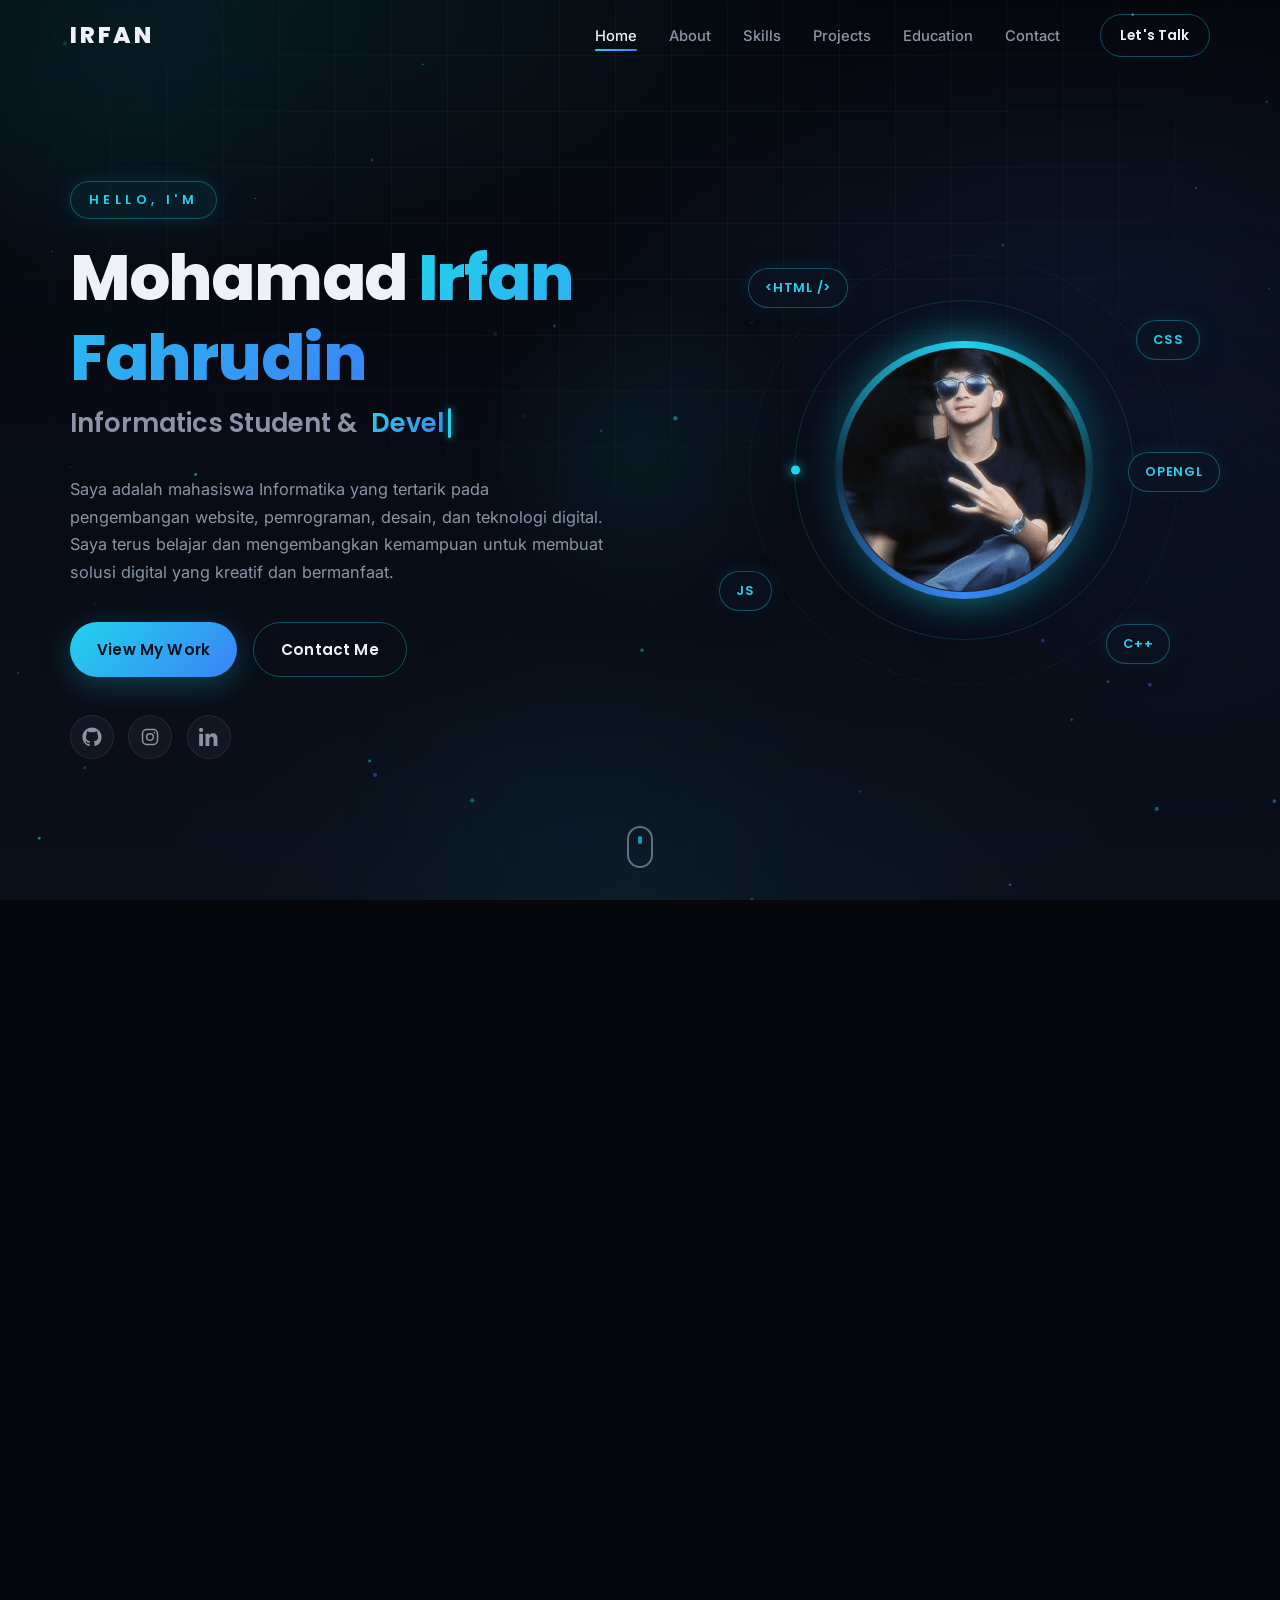
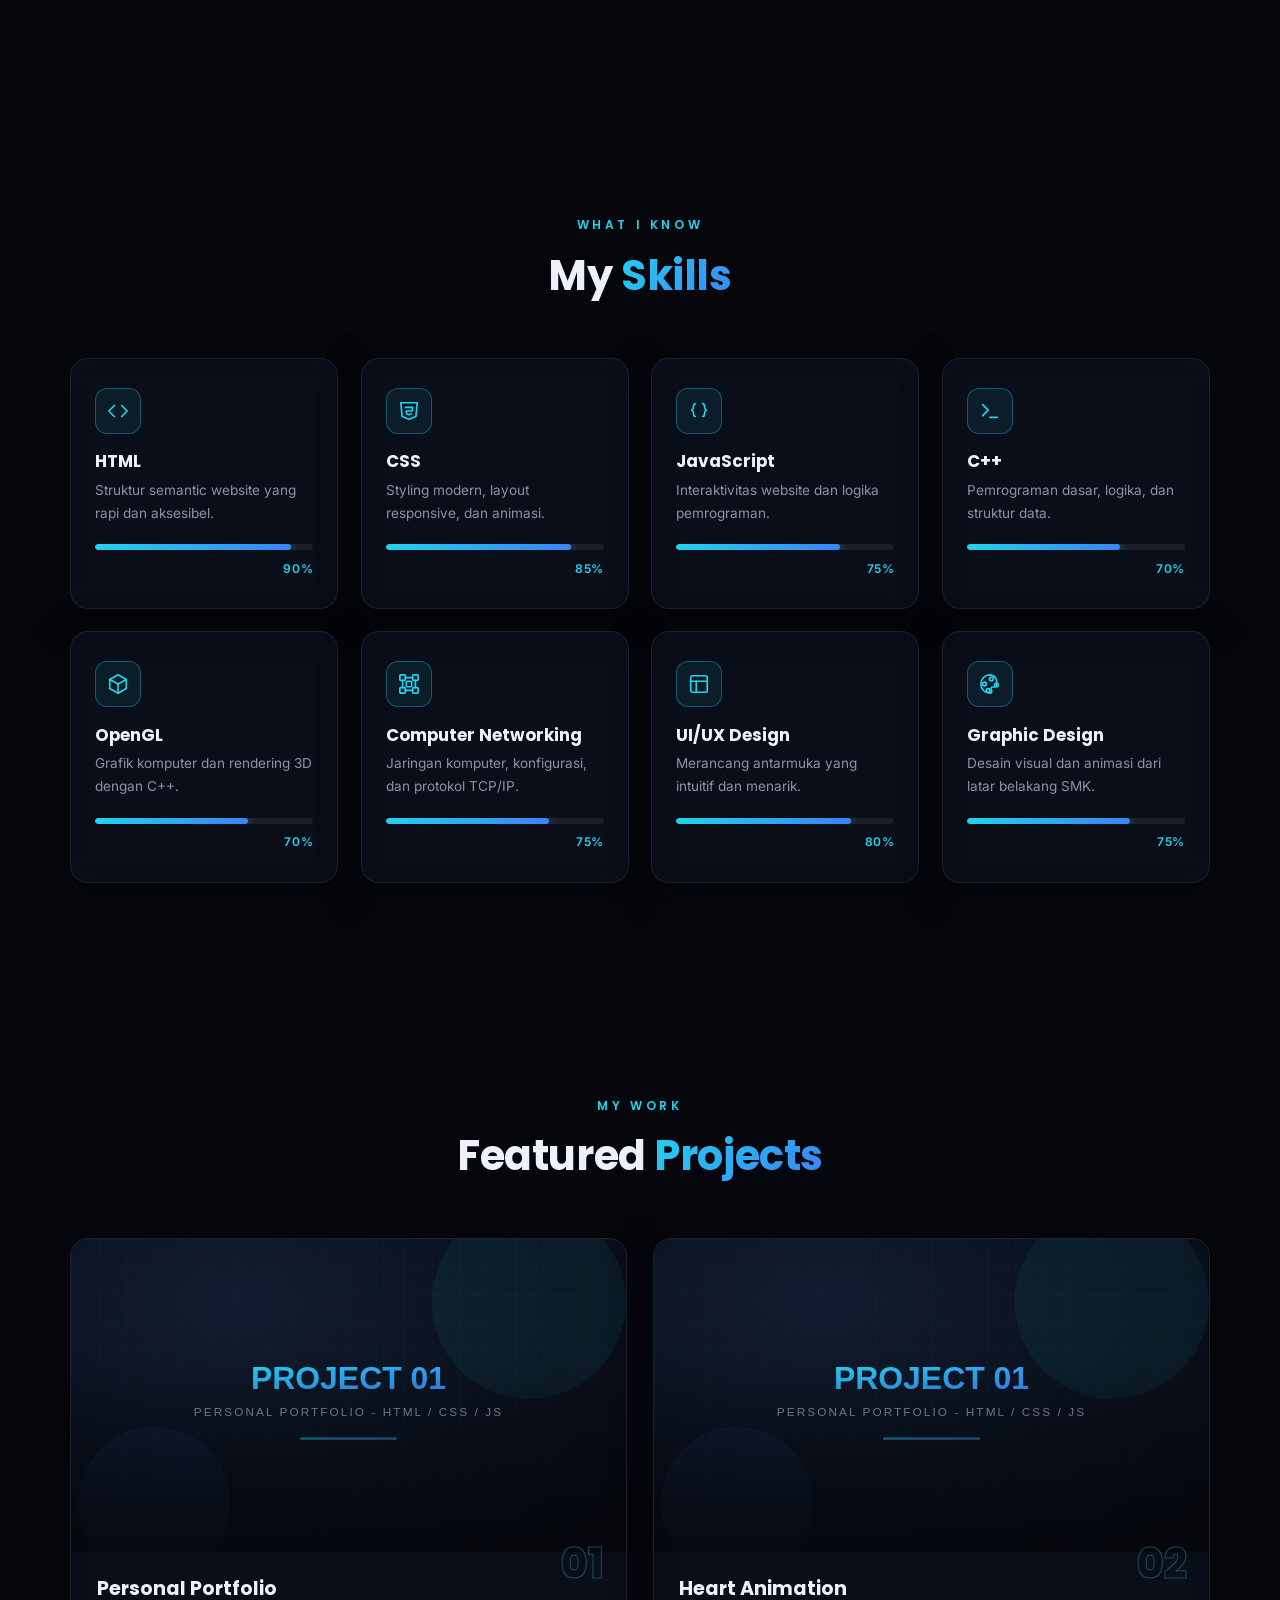
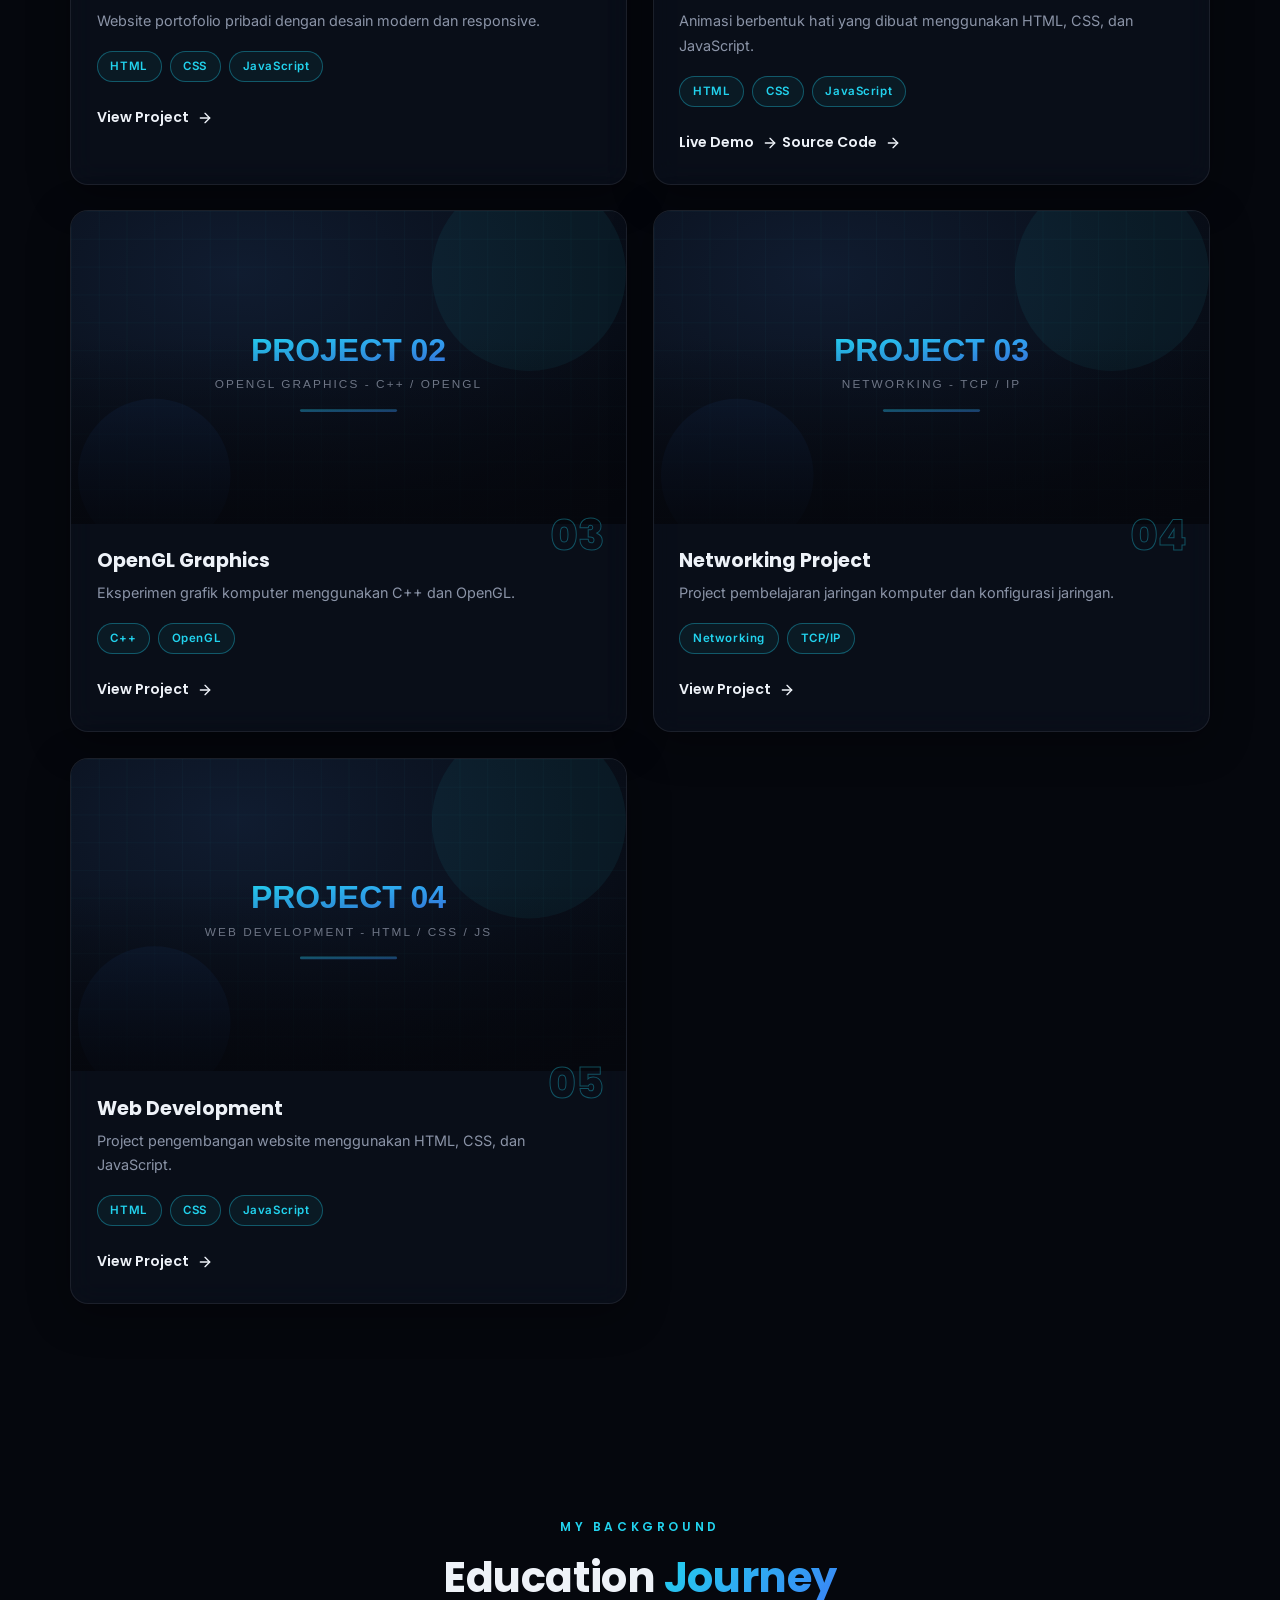
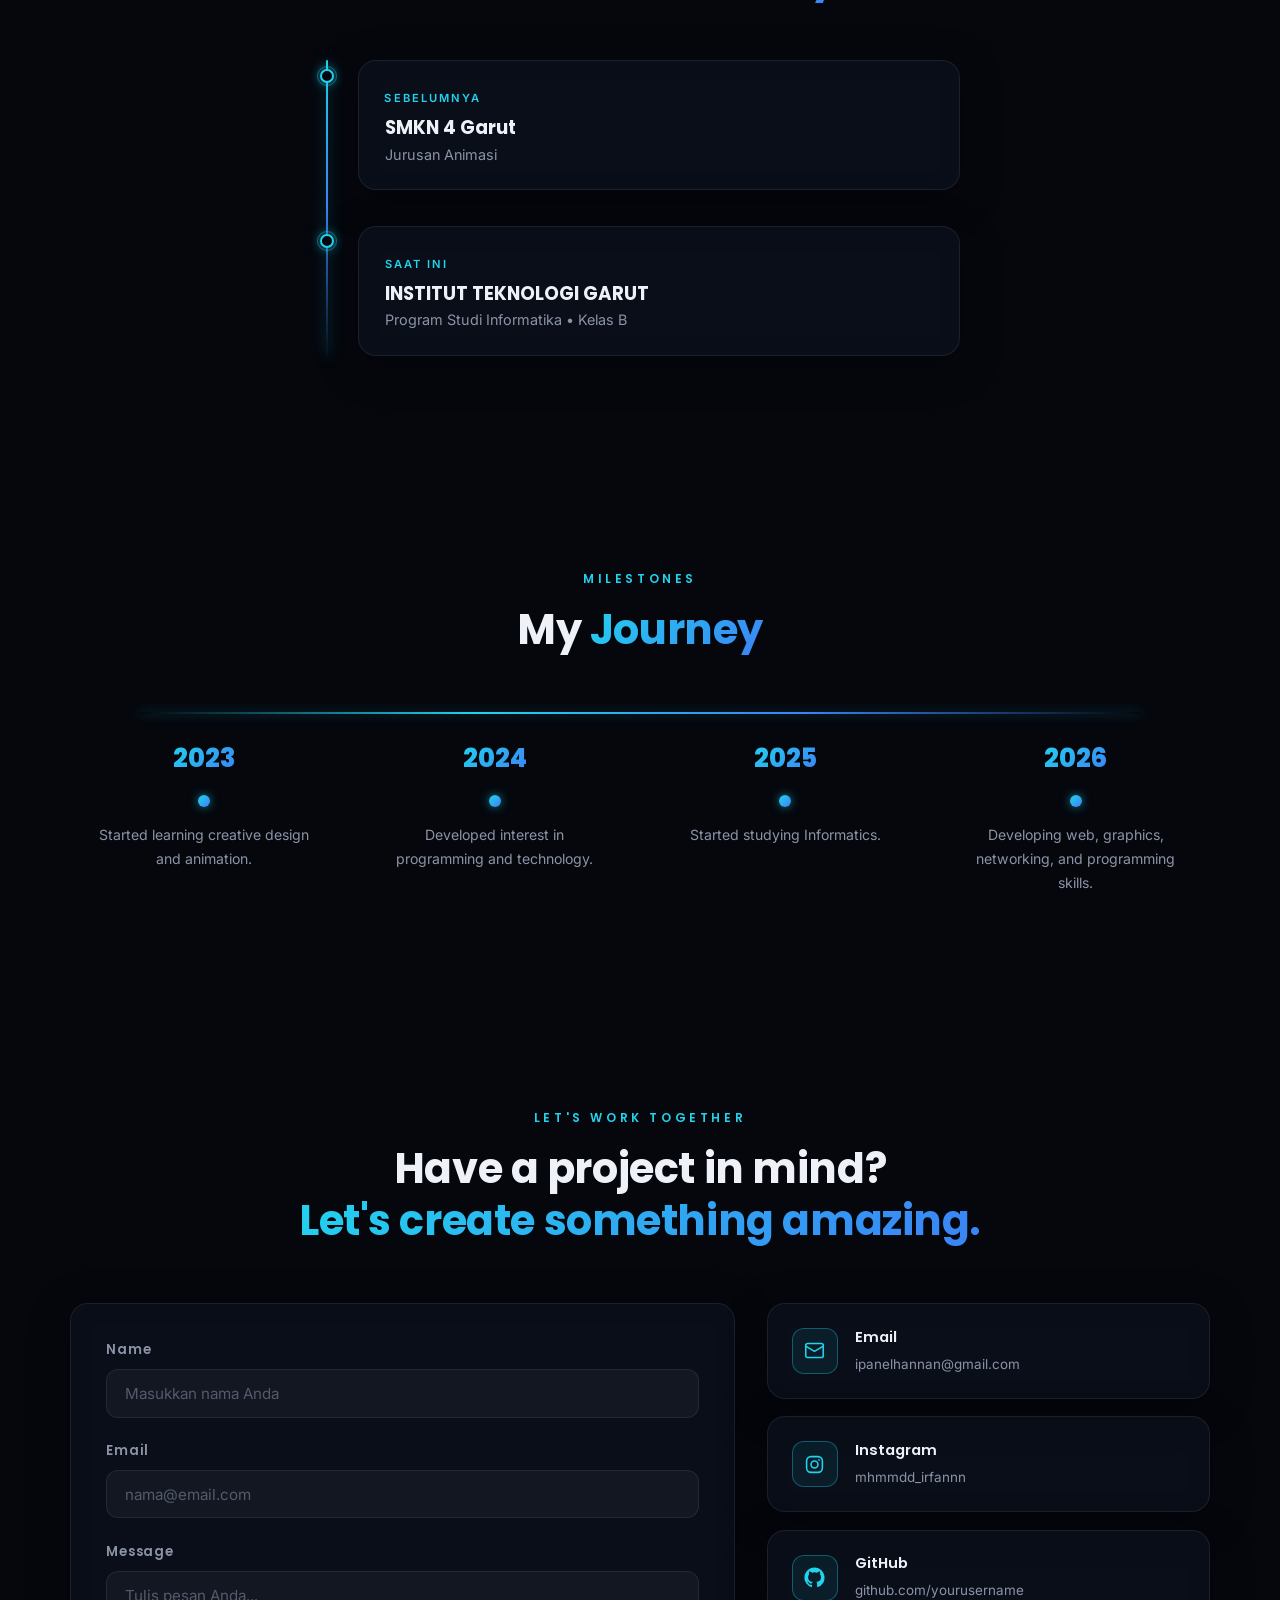
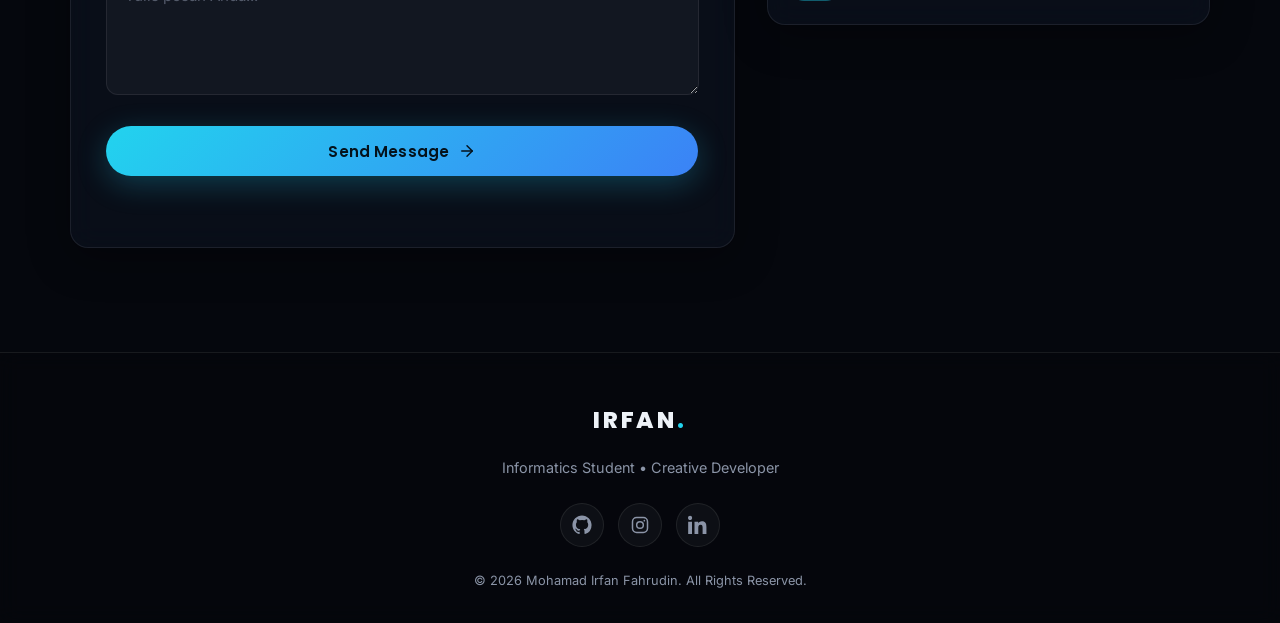
==== index.html @ 0cdb16be "Change reveal delay for Heart Animation project card Updated the reveal delay for the Heart Animatio" ====
<!DOCTYPE html>
<html lang="id">
<head>
  <meta charset="UTF-8" />
  <meta name="viewport" content="width=device-width, initial-scale=1.0" />
  <meta name="description" content="Portofolio Mohamad Irfan Fahrudin — Mahasiswa Informatika & Creative Developer." />
  <meta name="theme-color" content="#05070d" />
  <title>Mohamad Irfan Fahrudin — Informatics Student &amp; Creative Developer</title>

  <!-- Google Fonts: Poppins (heading) + Inter (body) -->
  <link rel="preconnect" href="https://fonts.googleapis.com" />
  <link rel="preconnect" href="https://fonts.gstatic.com" crossorigin />
  <link href="https://fonts.googleapis.com/css2?family=Poppins:wght@400;500;600;700;800&family=Inter:wght@300;400;500;600&display=swap" rel="stylesheet" />

  <link rel="stylesheet" href="style.css" />
  <link rel="icon" href="data:image/svg+xml,<svg xmlns='http://www.w3.org/2000/svg' viewBox='0 0 100 100'><rect width='100' height='100' rx='22' fill='%2305070d'/><text x='50' y='68' font-size='52' text-anchor='middle' fill='%2322d3ee' font-family='Arial' font-weight='bold'>I</text></svg>" />
</head>
<body>

  <!-- ===== Scroll progress indicator ===== -->
  <div class="scroll-progress" id="scroll-progress" aria-hidden="true"></div>

  <!-- ===== Custom cursor glow ===== -->
  <div class="cursor-glow" id="cursor-glow" aria-hidden="true"></div>

  <!-- ===== Futuristic background layers ===== -->
  <div class="bg-layer" aria-hidden="true">
    <div class="bg-grid"></div>
    <div class="bg-orb bg-orb--1"></div>
    <div class="bg-orb bg-orb--2"></div>
    <div class="bg-orb bg-orb--3"></div>
    <canvas id="particles"></canvas>
  </div>

  <!-- ===== NAVBAR ===== -->
  <header class="navbar" id="navbar">
    <nav class="container nav" aria-label="Navigasi utama">
      <a href="#home" class="logo">IRFAN<span class="logo-dot"></span></a>

      <ul class="nav-menu" id="nav-menu">
        <li><a href="#home" class="nav-link active">Home</a></li>
        <li><a href="#about" class="nav-link">About</a></li>
        <li><a href="#skills" class="nav-link">Skills</a></li>
        <li><a href="#projects" class="nav-link">Projects</a></li>
        <li><a href="#education" class="nav-link">Education</a></li>
        <li><a href="#contact" class="nav-link">Contact</a></li>
      </ul>

      <a href="#contact" class="btn btn--outline btn--sm nav-cta magnetic">Let's Talk</a>

      <button class="hamburger" id="hamburger" aria-label="Buka menu" aria-expanded="false" aria-controls="nav-menu">
        <span></span><span></span><span></span>
      </button>
    </nav>
  </header>

  <main>

    <!-- ===== HERO ===== -->
    <section id="home" class="hero">
      <div class="container hero__inner">

        <!-- Kiri: teks -->
        <div class="hero__text">
          <span class="hero__eyebrow" data-reveal>Hello, I'm</span>

          <h1 class="hero__name" data-reveal data-reveal-delay="0.08">
            Mohamad <span class="gradient-text">Irfan Fahrudin</span>
          </h1>

          <h2 class="hero__role" data-reveal data-reveal-delay="0.16">
            <span class="hero__role-static">Informatics Student &amp;</span>
            <span class="gradient-text" id="typing">Creative Developer</span><span class="typing-cursor" aria-hidden="true"></span>
          </h2>

          <p class="hero__desc" data-reveal data-reveal-delay="0.24">
            Saya adalah mahasiswa Informatika yang tertarik pada pengembangan website,
            pemrograman, desain, dan teknologi digital. Saya terus belajar dan mengembangkan
            kemampuan untuk membuat solusi digital yang kreatif dan bermanfaat.
          </p>

          <div class="hero__actions" data-reveal data-reveal-delay="0.32">
            <a href="#projects" class="btn btn--primary magnetic">View My Work</a>
            <a href="#contact" class="btn btn--outline magnetic">Contact Me</a>
          </div>

          <div class="hero__socials" data-reveal data-reveal-delay="0.4">
            <!-- GitHub -->
            <a href="https://github.com/" target="_blank" rel="noopener noreferrer" class="social-link" aria-label="GitHub">
              <svg viewBox="0 0 24 24" fill="currentColor" aria-hidden="true"><path d="M12 .5C5.65.5.5 5.65.5 12c0 5.08 3.29 9.39 7.86 10.91.58.11.79-.25.79-.55v-2.15c-3.2.7-3.87-1.36-3.87-1.36-.52-1.33-1.28-1.68-1.28-1.68-1.05-.72.08-.7.08-.7 1.16.08 1.77 1.19 1.77 1.19 1.03 1.77 2.7 1.26 3.36.96.1-.75.4-1.26.73-1.55-2.55-.29-5.23-1.28-5.23-5.68 0-1.26.45-2.28 1.19-3.09-.12-.29-.51-1.46.11-3.05 0 0 .97-.31 3.17 1.18a11 11 0 0 1 5.78 0c2.2-1.49 3.17-1.18 3.17-1.18.62 1.59.23 2.76.11 3.05.74.81 1.19 1.83 1.19 3.09 0 4.41-2.69 5.38-5.25 5.66.41.36.78 1.05.78 2.13v3.16c0 .3.21.67.8.55A11.51 11.51 0 0 0 23.5 12C23.5 5.65 18.35.5 12 .5Z"/></svg>
            </a>
            <!-- Instagram -->
            <a href="https://instagram.com/mhmmdd_irfannn" target="_blank" rel="noopener noreferrer" class="social-link" aria-label="Instagram">
              <svg viewBox="0 0 24 24" fill="none" stroke="currentColor" stroke-width="1.8" aria-hidden="true"><rect x="3" y="3" width="18" height="18" rx="5"/><circle cx="12" cy="12" r="4"/><circle cx="17.2" cy="6.8" r="1" fill="currentColor" stroke="none"/></svg>
            </a>
            <!-- LinkedIn -->
            <a href="https://linkedin.com/" target="_blank" rel="noopener noreferrer" class="social-link" aria-label="LinkedIn">
              <svg viewBox="0 0 24 24" fill="currentColor" aria-hidden="true"><path d="M4.98 3.5C4.98 4.88 3.87 6 2.5 6S0 4.88 0 3.5 1.12 1 2.5 1s2.48 1.12 2.48 2.5ZM.2 8h4.6v14.8H.2V8Zm7.6 0h4.4v2h.06c.61-1.16 2.11-2.38 4.35-2.38 4.65 0 5.51 3.06 5.51 7.04v8.14h-4.6v-7.22c0-1.72-.03-3.94-2.4-3.94-2.4 0-2.77 1.88-2.77 3.82v7.34H7.8V8Z"/></svg>
            </a>
          </div>
        </div>

        <!-- Kanan: visual profil futuristik -->
        <div class="hero__visual" id="hero-visual" aria-hidden="true">
          <div class="orbit orbit--1"><span class="orbit-dot"></span></div>
          <div class="orbit orbit--2"></div>

          <div class="profile-ring parallax" data-depth="14">
            <div class="profile-circle">
              <!-- GANTI: foto profil. Ganti src ke assets/profile.jpg -->
              <img src="assets/foto irfan.jpeg" alt="Foto profil Mohamad Irfan Fahrudin" />
            </div>
          </div>

          <div class="chip chip--1 parallax" data-depth="26">&lt;HTML /&gt;</div>
          <div class="chip chip--2 parallax" data-depth="20">CSS</div>
          <div class="chip chip--3 parallax" data-depth="30">JS</div>
          <div class="chip chip--4 parallax" data-depth="22">C++</div>
          <div class="chip chip--5 parallax" data-depth="34">OPENGL</div>
        </div>
      </div>

      <a href="#about" class="scroll-down" aria-label="Scroll ke bawah">
        <span class="scroll-down__mouse"><span class="scroll-down__wheel"></span></span>
      </a>
    </section>

    <!-- ===== ABOUT ===== -->
    <section id="about" class="section">
      <div class="container">
        <div class="section-head" data-reveal>
          <span class="section-eyebrow">Get To Know Me</span>
          <h2 class="section-title">About <span class="gradient-text">Me</span></h2>
        </div>

        <div class="about__grid">
          <!-- Kiri: card statistik -->
          <aside class="about-card glass" data-reveal="left">
            <div class="about-card__avatar">
              <img src="assets/foto irfan.jpeg" alt="Foto profil" />
            </div>
            <dl class="about-stats">
              <div class="about-stat">
                <dt class="about-stat__label">Student ID</dt>
                <dd class="about-stat__value gradient-text">2506044</dd>
              </div>
              <div class="about-stat">
                <dt class="about-stat__label">Major</dt>
                <dd class="about-stat__value">Informatics</dd>
              </div>
              <div class="about-stat">
                <dt class="about-stat__label">Class</dt>
                <dd class="about-stat__value">B</dd>
              </div>
              <div class="about-stat">
                <dt class="about-stat__label">Current Year</dt>
                <dd class="about-stat__value">2026</dd>
              </div>
            </dl>
          </aside>

          <!-- Kanan: deskripsi -->
          <div class="about__content" data-reveal="right">
            <p>
              Saya merupakan mahasiswa Informatika yang memiliki ketertarikan pada teknologi,
              pemrograman, desain visual, dan pengembangan website. Dengan latar belakang
              pendidikan di bidang Animasi, saya memiliki ketertarikan pada perpaduan antara
              teknologi dan kreativitas.
            </p>
            <p>
              Saat ini saya terus mengembangkan kemampuan dalam HTML, CSS, JavaScript, C++,
              OpenGL, jaringan komputer, dan berbagai teknologi lainnya.
            </p>
            <a href="assets/cv.pdf" download class="btn btn--primary magnetic mt-2">
              <svg viewBox="0 0 24 24" fill="none" stroke="currentColor" stroke-width="2" stroke-linecap="round" stroke-linejoin="round" aria-hidden="true" class="btn-icon"><path d="M21 15v4a2 2 0 0 1-2 2H5a2 2 0 0 1-2-2v-4"/><polyline points="7 10 12 15 17 10"/><line x1="12" y1="15" x2="12" y2="3"/></svg>
              Download CV
            </a>
          </div>
        </div>
      </div>
    </section>

    <!-- ===== SKILLS ===== -->
    <section id="skills" class="section">
      <div class="container">
        <div class="section-head" data-reveal>
          <span class="section-eyebrow">What I Know</span>
          <h2 class="section-title">My <span class="gradient-text">Skills</span></h2>
        </div>

        <div class="skills__grid">

          <article class="skill-card glass" data-reveal data-reveal-delay="0">
            <div class="skill-card__icon">
              <svg viewBox="0 0 24 24" fill="none" stroke="currentColor" stroke-width="1.8" stroke-linecap="round" stroke-linejoin="round" aria-hidden="true"><polyline points="16 18 22 12 16 6"/><polyline points="8 6 2 12 8 18"/></svg>
            </div>
            <h3>HTML</h3>
            <p>Struktur semantic website yang rapi dan aksesibel.</p>
            <div class="skill-progress" role="progressbar" aria-label="HTML" aria-valuenow="90" aria-valuemin="0" aria-valuemax="100" data-value="90"><span></span></div>
            <span class="skill-percent">90%</span>
          </article>

          <article class="skill-card glass" data-reveal data-reveal-delay="0.05">
            <div class="skill-card__icon">
              <svg viewBox="0 0 24 24" fill="none" stroke="currentColor" stroke-width="1.8" stroke-linecap="round" stroke-linejoin="round" aria-hidden="true"><path d="M12 3h9l-1.5 15L12 21l-7.5-3L3 3h9Z"/><path d="M8 8h8l-.5 4H9l.3 3 2.7 1 2.7-1"/></svg>
            </div>
            <h3>CSS</h3>
            <p>Styling modern, layout responsive, dan animasi.</p>
            <div class="skill-progress" role="progressbar" aria-label="CSS" aria-valuenow="85" aria-valuemin="0" aria-valuemax="100" data-value="85"><span></span></div>
            <span class="skill-percent">85%</span>
          </article>

          <article class="skill-card glass" data-reveal data-reveal-delay="0.1">
            <div class="skill-card__icon">
              <svg viewBox="0 0 24 24" fill="none" stroke="currentColor" stroke-width="1.8" stroke-linecap="round" stroke-linejoin="round" aria-hidden="true"><path d="M8 4c-2 0-2 2-2 3s0 3-2 4c2 1 2 3 2 4s0 3 2 3"/><path d="M16 4c2 0 2 2 2 3s0 3 2 4c-2 1-2 3-2 4s0 3-2 3"/></svg>
            </div>
            <h3>JavaScript</h3>
            <p>Interaktivitas website dan logika pemrograman.</p>
            <div class="skill-progress" role="progressbar" aria-label="JavaScript" aria-valuenow="75" aria-valuemin="0" aria-valuemax="100" data-value="75"><span></span></div>
            <span class="skill-percent">75%</span>
          </article>

          <article class="skill-card glass" data-reveal data-reveal-delay="0.15">
            <div class="skill-card__icon">
              <svg viewBox="0 0 24 24" fill="none" stroke="currentColor" stroke-width="1.8" stroke-linecap="round" stroke-linejoin="round" aria-hidden="true"><polyline points="4 17 10 11 4 5"/><line x1="12" y1="19" x2="20" y2="19"/></svg>
            </div>
            <h3>C++</h3>
            <p>Pemrograman dasar, logika, dan struktur data.</p>
            <div class="skill-progress" role="progressbar" aria-label="C++" aria-valuenow="70" aria-valuemin="0" aria-valuemax="100" data-value="70"><span></span></div>
            <span class="skill-percent">70%</span>
          </article>

          <article class="skill-card glass" data-reveal data-reveal-delay="0.2">
            <div class="skill-card__icon">
              <svg viewBox="0 0 24 24" fill="none" stroke="currentColor" stroke-width="1.8" stroke-linecap="round" stroke-linejoin="round" aria-hidden="true"><path d="M12 2 3 7v10l9 5 9-5V7l-9-5Z"/><path d="M12 22V12"/><path d="m3 7 9 5 9-5"/></svg>
            </div>
            <h3>OpenGL</h3>
            <p>Grafik komputer dan rendering 3D dengan C++.</p>
            <div class="skill-progress" role="progressbar" aria-label="OpenGL" aria-valuenow="70" aria-valuemin="0" aria-valuemax="100" data-value="70"><span></span></div>
            <span class="skill-percent">70%</span>
          </article>

          <article class="skill-card glass" data-reveal data-reveal-delay="0.25">
            <div class="skill-card__icon">
              <svg viewBox="0 0 24 24" fill="none" stroke="currentColor" stroke-width="1.8" stroke-linecap="round" stroke-linejoin="round" aria-hidden="true"><rect x="9" y="9" width="6" height="6" rx="1"/><rect x="2" y="2" width="6" height="6" rx="1"/><rect x="16" y="2" width="6" height="6" rx="1"/><rect x="2" y="16" width="6" height="6" rx="1"/><rect x="16" y="16" width="6" height="6" rx="1"/><path d="M8 5h8M5 8v8m14-8v8M8 19h8"/></svg>
            </div>
            <h3>Computer Networking</h3>
            <p>Jaringan komputer, konfigurasi, dan protokol TCP/IP.</p>
            <div class="skill-progress" role="progressbar" aria-label="Computer Networking" aria-valuenow="75" aria-valuemin="0" aria-valuemax="100" data-value="75"><span></span></div>
            <span class="skill-percent">75%</span>
          </article>

          <article class="skill-card glass" data-reveal data-reveal-delay="0.3">
            <div class="skill-card__icon">
              <svg viewBox="0 0 24 24" fill="none" stroke="currentColor" stroke-width="1.8" stroke-linecap="round" stroke-linejoin="round" aria-hidden="true"><rect x="3" y="3" width="18" height="18" rx="2"/><path d="M3 9h18"/><path d="M9 21V9"/></svg>
            </div>
            <h3>UI/UX Design</h3>
            <p>Merancang antarmuka yang intuitif dan menarik.</p>
            <div class="skill-progress" role="progressbar" aria-label="UI/UX Design" aria-valuenow="80" aria-valuemin="0" aria-valuemax="100" data-value="80"><span></span></div>
            <span class="skill-percent">80%</span>
          </article>

          <article class="skill-card glass" data-reveal data-reveal-delay="0.35">
            <div class="skill-card__icon">
              <svg viewBox="0 0 24 24" fill="none" stroke="currentColor" stroke-width="1.8" stroke-linecap="round" stroke-linejoin="round" aria-hidden="true"><circle cx="13.5" cy="6.5" r="2"/><circle cx="19" cy="13" r="2"/><circle cx="6" cy="12" r="2"/><circle cx="10" cy="19" r="2"/><path d="M12 2a10 10 0 0 0 0 20c1.1 0 2-.9 2-2 0-.5-.2-1-.6-1.4-.3-.4-.4-.8-.4-1.3 0-1.1.9-2 2-2h2.4A8 8 0 0 0 12 2Z"/></svg>
            </div>
            <h3>Graphic Design</h3>
            <p>Desain visual dan animasi dari latar belakang SMK.</p>
            <div class="skill-progress" role="progressbar" aria-label="Graphic Design" aria-valuenow="75" aria-valuemin="0" aria-valuemax="100" data-value="75"><span></span></div>
            <span class="skill-percent">75%</span>
          </article>

        </div>
      </div>
    </section>

    <!-- ===== PROJECTS ===== -->
    <section id="projects" class="section">
      <div class="container">
        <div class="section-head" data-reveal>
          <span class="section-eyebrow">My Work</span>
          <h2 class="section-title">Featured <span class="gradient-text">Projects</span></h2>
        </div>

        <div class="projects__grid">

          <article class="project-card glass" data-reveal data-reveal-delay="0">
            <div class="project-card__img">
              <img src="assets/project1.svg" alt="Preview project Personal Portfolio" loading="lazy" />
            </div>
            <div class="project-card__body">
              <span class="project-card__number">01</span>
              <h3>Personal Portfolio</h3>
              <p>Website portofolio pribadi dengan desain modern dan responsive.</p>
              <div class="project-card__tags">
                <span>HTML</span><span>CSS</span><span>JavaScript</span>
              </div>
              <!-- GANTI: link project ke repository/demo asli -->
              <a href="https://github.com/" target="_blank" rel="noopener noreferrer" class="project-card__link">
                View Project
                <svg viewBox="0 0 24 24" fill="none" stroke="currentColor" stroke-width="2" stroke-linecap="round" stroke-linejoin="round" aria-hidden="true"><line x1="5" y1="12" x2="19" y2="12"/><polyline points="12 5 19 12 12 19"/></svg>
              </a>
            </div>
          </article>
          
          <!-- PROJECT 02: HEART ANIMATION -->
          <article class="project-card glass" data-reveal data-reveal-delay="0.08">
            <div class="project-card__img">
              <img src="assets/project1.svg" alt="Preview project Heart Animation" loading="lazy" />
            </div>
            <div class="project-card__body">
              <span class="project-card__number">02</span>
              <h3>Heart Animation</h3>
              <p>Animasi berbentuk hati yang dibuat menggunakan HTML, CSS, dan JavaScript.</p>
              <div class="project-card__tags">
                <span>HTML</span><span>CSS</span><span>JavaScript</span>
              </div>
              <a href="https://mhmmddirfaannnn.github.io/love-animation/" target="_blank" rel="noopener noreferrer" class="project-card__link">
                Live Demo
                <svg viewBox="0 0 24 24" fill="none" stroke="currentColor" stroke-width="2" stroke-linecap="round" stroke-linejoin="round" aria-hidden="true"><line x1="5" y1="12" x2="19" y2="12"/><polyline points="12 5 19 12 12 19"/></svg>
              </a>
              <a href="https://github.com/mhmmddirfaannnn/love-animation" target="_blank" rel="noopener noreferrer" class="project-card__link">
                Source Code
                <svg viewBox="0 0 24 24" fill="none" stroke="currentColor" stroke-width="2" stroke-linecap="round" stroke-linejoin="round" aria-hidden="true"><line x1="5" y1="12" x2="19" y2="12"/><polyline points="12 5 19 12 12 19"/></svg>
              </a>
            </div>
          </article>

          <article class="project-card glass" data-reveal data-reveal-delay="0.16">
            <div class="project-card__img">
              <img src="assets/project2.svg" alt="Preview project OpenGL Graphics" loading="lazy" />
            </div>
            <div class="project-card__body">
              <span class="project-card__number">03</span>
              <h3>OpenGL Graphics</h3>
              <p>Eksperimen grafik komputer menggunakan C++ dan OpenGL.</p>
              <div class="project-card__tags">
                <span>C++</span><span>OpenGL</span>
              </div>
              <a href="https://github.com/" target="_blank" rel="noopener noreferrer" class="project-card__link">
                View Project
                <svg viewBox="0 0 24 24" fill="none" stroke="currentColor" stroke-width="2" stroke-linecap="round" stroke-linejoin="round" aria-hidden="true"><line x1="5" y1="12" x2="19" y2="12"/><polyline points="12 5 19 12 12 19"/></svg>
              </a>
            </div>
          </article>

          <article class="project-card glass" data-reveal data-reveal-delay="0.16">
            <div class="project-card__img">
              <img src="assets/project3.svg" alt="Preview project Networking Project" loading="lazy" />
            </div>
            <div class="project-card__body">
              <span class="project-card__number">04</span>
              <h3>Networking Project</h3>
              <p>Project pembelajaran jaringan komputer dan konfigurasi jaringan.</p>
              <div class="project-card__tags">
                <span>Networking</span><span>TCP/IP</span>
              </div>
              <a href="https://github.com/" target="_blank" rel="noopener noreferrer" class="project-card__link">
                View Project
                <svg viewBox="0 0 24 24" fill="none" stroke="currentColor" stroke-width="2" stroke-linecap="round" stroke-linejoin="round" aria-hidden="true"><line x1="5" y1="12" x2="19" y2="12"/><polyline points="12 5 19 12 12 19"/></svg>
              </a>
            </div>
          </article>

          <article class="project-card glass" data-reveal data-reveal-delay="0.24">
            <div class="project-card__img">
              <img src="assets/project4.svg" alt="Preview project Web Development" loading="lazy" />
            </div>
            <div class="project-card__body">
              <span class="project-card__number">05</span>
              <h3>Web Development</h3>
              <p>Project pengembangan website menggunakan HTML, CSS, dan JavaScript.</p>
              <div class="project-card__tags">
                <span>HTML</span><span>CSS</span><span>JavaScript</span>
              </div>
              <a href="https://github.com/" target="_blank" rel="noopener noreferrer" class="project-card__link">
                View Project
                <svg viewBox="0 0 24 24" fill="none" stroke="currentColor" stroke-width="2" stroke-linecap="round" stroke-linejoin="round" aria-hidden="true"><line x1="5" y1="12" x2="19" y2="12"/><polyline points="12 5 19 12 12 19"/></svg>
              </a>
            </div>
          </article>

        </div>
      </div>
    </section>

    <!-- ===== EDUCATION ===== -->
    <section id="education" class="section">
      <div class="container">
        <div class="section-head" data-reveal>
          <span class="section-eyebrow">My Background</span>
          <h2 class="section-title">Education <span class="gradient-text">Journey</span></h2>
        </div>

        <div class="timeline">
          <div class="timeline__item" data-reveal="left">
            <div class="timeline__node"></div>
            <div class="timeline__content glass">
              <span class="timeline__tag">Sebelumnya</span>
              <h3>SMKN 4 Garut</h3>
              <p>Jurusan Animasi</p>
            </div>
          </div>
          <div class="timeline__item" data-reveal="right">
            <div class="timeline__node"></div>
            <div class="timeline__content glass">
              <span class="timeline__tag">Saat Ini</span>
              <h3>INSTITUT TEKNOLOGI GARUT</h3>
              <p>Program Studi Informatika &bull; Kelas B</p>
            </div>
          </div>
        </div>
      </div>
    </section>

    <!-- ===== EXPERIENCE / JOURNEY ===== -->
    <section id="journey" class="section">
      <div class="container">
        <div class="section-head" data-reveal>
          <span class="section-eyebrow">Milestones</span>
          <h2 class="section-title">My <span class="gradient-text">Journey</span></h2>
        </div>

        <div class="journey__track">
          <div class="journey__item" data-reveal data-reveal-delay="0">
            <span class="journey__year gradient-text">2023</span>
            <div class="journey__dot"></div>
            <p>Started learning creative design and animation.</p>
          </div>
          <div class="journey__item" data-reveal data-reveal-delay="0.1">
            <span class="journey__year gradient-text">2024</span>
            <div class="journey__dot"></div>
            <p>Developed interest in programming and technology.</p>
          </div>
          <div class="journey__item" data-reveal data-reveal-delay="0.2">
            <span class="journey__year gradient-text">2025</span>
            <div class="journey__dot"></div>
            <p>Started studying Informatics.</p>
          </div>
          <div class="journey__item" data-reveal data-reveal-delay="0.3">
            <span class="journey__year gradient-text">2026</span>
            <div class="journey__dot"></div>
            <p>Developing web, graphics, networking, and programming skills.</p>
          </div>
        </div>
      </div>
    </section>

    <!-- ===== CONTACT ===== -->
    <section id="contact" class="section">
      <div class="container">
        <div class="section-head" data-reveal>
          <span class="section-eyebrow">Let's Work Together</span>
          <h2 class="section-title">Have a project in mind?<br /><span class="gradient-text">Let's create something amazing.</span></h2>
        </div>

        <div class="contact__grid">
          <!-- Form -->
          <form class="contact-form glass" id="contact-form" data-reveal="left" novalidate>
            <div class="form-group">
              <label for="name">Name</label>
              <input type="text" id="name" name="name" placeholder="Masukkan nama Anda" required minlength="2" />
            </div>
            <div class="form-group">
              <label for="email">Email</label>
              <input type="email" id="email" name="email" placeholder="nama@email.com" required />
            </div>
            <div class="form-group">
              <label for="message">Message</label>
              <textarea id="message" name="message" rows="5" placeholder="Tulis pesan Anda..." required minlength="10"></textarea>
            </div>
            <button type="submit" class="btn btn--primary btn--block magnetic">
              Send Message
              <svg viewBox="0 0 24 24" fill="none" stroke="currentColor" stroke-width="2" stroke-linecap="round" stroke-linejoin="round" aria-hidden="true" class="btn-icon"><line x1="5" y1="12" x2="19" y2="12"/><polyline points="12 5 19 12 12 19"/></svg>
            </button>
            <p class="form-status" id="form-status" role="status" aria-live="polite"></p>
          </form>

          <!-- Info kontak -->
          <div class="contact-info" data-reveal="right">
            <!-- GANTI: email asli Anda -->
            <a href="mailto:ipanelhannan@gmail.com" class="contact-card glass">
              <span class="contact-card__icon">
                <svg viewBox="0 0 24 24" fill="none" stroke="currentColor" stroke-width="1.8" stroke-linecap="round" stroke-linejoin="round" aria-hidden="true"><rect x="2" y="4" width="20" height="16" rx="2"/><path d="m2 7 10 6 10-6"/></svg>
              </span>
              <span class="contact-card__text">
                <strong>Email</strong>
                <span>ipanelhannan@gmail.com</span>
              </span>
            </a>
            <!-- GANTI: username Instagram Anda -->
            <a href="https://instagram.com/mhmmdd_irfannn" target="_blank" rel="noopener noreferrer" class="contact-card glass">
              <span class="contact-card__icon">
                <svg viewBox="0 0 24 24" fill="none" stroke="currentColor" stroke-width="1.8" aria-hidden="true"><rect x="3" y="3" width="18" height="18" rx="5"/><circle cx="12" cy="12" r="4"/><circle cx="17.2" cy="6.8" r="1" fill="currentColor" stroke="none"/></svg>
              </span>
              <span class="contact-card__text">
                <strong>Instagram</strong>
                <span>mhmmdd_irfannn</span>
              </span>
            </a>
            <!-- GANTI: username GitHub Anda -->
            <a href="https://github.com/" target="_blank" rel="noopener noreferrer" class="contact-card glass">
              <span class="contact-card__icon">
                <svg viewBox="0 0 24 24" fill="currentColor" aria-hidden="true"><path d="M12 .5C5.65.5.5 5.65.5 12c0 5.08 3.29 9.39 7.86 10.91.58.11.79-.25.79-.55v-2.15c-3.2.7-3.87-1.36-3.87-1.36-.52-1.33-1.28-1.68-1.28-1.68-1.05-.72.08-.7.08-.7 1.16.08 1.77 1.19 1.77 1.19 1.03 1.77 2.7 1.26 3.36.96.1-.75.4-1.26.73-1.55-2.55-.29-5.23-1.28-5.23-5.68 0-1.26.45-2.28 1.19-3.09-.12-.29-.51-1.46.11-3.05 0 0 .97-.31 3.17 1.18a11 11 0 0 1 5.78 0c2.2-1.49 3.17-1.18 3.17-1.18.62 1.59.23 2.76.11 3.05.74.81 1.19 1.83 1.19 3.09 0 4.41-2.69 5.38-5.25 5.66.41.36.78 1.05.78 2.13v3.16c0 .3.21.67.8.55A11.51 11.51 0 0 0 23.5 12C23.5 5.65 18.35.5 12 .5Z"/></svg>
              </span>
              <span class="contact-card__text">
                <strong>GitHub</strong>
                <span>github.com/yourusername</span>
              </span>
            </a>
          </div>
        </div>
      </div>
    </section>

  </main>

  <!-- ===== FOOTER ===== -->
  <footer class="footer">
    <div class="container footer__inner">
      <a href="#home" class="logo">IRFAN<span class="logo-dot">.</span></a>
      <p class="footer__tagline">Informatics Student &bull; Creative Developer</p>

      <div class="footer__socials">
        <a href="https://github.com/" target="_blank" rel="noopener noreferrer" class="social-link" aria-label="GitHub">
          <svg viewBox="0 0 24 24" fill="currentColor" aria-hidden="true"><path d="M12 .5C5.65.5.5 5.65.5 12c0 5.08 3.29 9.39 7.86 10.91.58.11.79-.25.79-.55v-2.15c-3.2.7-3.87-1.36-3.87-1.36-.52-1.33-1.28-1.68-1.28-1.68-1.05-.72.08-.7.08-.7 1.16.08 1.77 1.19 1.77 1.19 1.03 1.77 2.7 1.26 3.36.96.1-.75.4-1.26.73-1.55-2.55-.29-5.23-1.28-5.23-5.68 0-1.26.45-2.28 1.19-3.09-.12-.29-.51-1.46.11-3.05 0 0 .97-.31 3.17 1.18a11 11 0 0 1 5.78 0c2.2-1.49 3.17-1.18 3.17-1.18.62 1.59.23 2.76.11 3.05.74.81 1.19 1.83 1.19 3.09 0 4.41-2.69 5.38-5.25 5.66.41.36.78 1.05.78 2.13v3.16c0 .3.21.67.8.55A11.51 11.51 0 0 0 23.5 12C23.5 5.65 18.35.5 12 .5Z"/></svg>
        </a>
        <a href="https://instagram.com/mhmmdd_irfannn" target="_blank" rel="noopener noreferrer" class="social-link" aria-label="Instagram">
          <svg viewBox="0 0 24 24" fill="none" stroke="currentColor" stroke-width="1.8" aria-hidden="true"><rect x="3" y="3" width="18" height="18" rx="5"/><circle cx="12" cy="12" r="4"/><circle cx="17.2" cy="6.8" r="1" fill="currentColor" stroke="none"/></svg>
        </a>
        <a href="https://linkedin.com/" target="_blank" rel="noopener noreferrer" class="social-link" aria-label="LinkedIn">
          <svg viewBox="0 0 24 24" fill="currentColor" aria-hidden="true"><path d="M4.98 3.5C4.98 4.88 3.87 6 2.5 6S0 4.88 0 3.5 1.12 1 2.5 1s2.48 1.12 2.48 2.5ZM.2 8h4.6v14.8H.2V8Zm7.6 0h4.4v2h.06c.61-1.16 2.11-2.38 4.35-2.38 4.65 0 5.51 3.06 5.51 7.04v8.14h-4.6v-7.22c0-1.72-.03-3.94-2.4-3.94-2.4 0-2.77 1.88-2.77 3.82v7.34H7.8V8Z"/></svg>
        </a>
      </div>

      <p class="footer__copy">&copy; 2026 Mohamad Irfan Fahrudin. All Rights Reserved.</p>
    </div>
  </footer>

  <!-- ===== Back to top ===== -->
  <button class="back-to-top" id="back-to-top" aria-label="Kembali ke atas">
    <svg viewBox="0 0 24 24" fill="none" stroke="currentColor" stroke-width="2" stroke-linecap="round" stroke-linejoin="round" aria-hidden="true"><polyline points="18 15 12 9 6 15"/></svg>
  </button>

  <script src="script.js"></script>
</body>
</html>
---- style.css ----
/* ============================================================
   PORTFOLIO — Mohamad Irfan Fahrudin
   Dark Futuristic + Glassmorphism + Developer Portfolio
   ============================================================ */

/* ---------- CSS VARIABLES ---------- */
:root {
  /* Colors */
  --bg: #05070d;
  --bg-2: #0a0f1a;
  --surface: rgba(255, 255, 255, 0.04);
  --glass: rgba(13, 20, 35, 0.55);
  --glass-strong: rgba(13, 20, 35, 0.85);
  --border: rgba(255, 255, 255, 0.08);
  --border-accent: rgba(34, 211, 238, 0.35);

  --text: #eef2f8;
  --text-2: #8b94a7;

  --accent: #22d3ee;       /* cyan */
  --accent-2: #3b82f6;     /* electric blue */
  --gradient: linear-gradient(135deg, var(--accent), var(--accent-2));

  --glow: 0 0 40px rgba(34, 211, 238, 0.22);
  --glow-strong: 0 0 60px rgba(34, 211, 238, 0.35);

  /* Typography */
  --font-head: "Poppins", system-ui, sans-serif;
  --font-body: "Inter", system-ui, sans-serif;

  /* Layout */
  --radius: 18px;
  --radius-sm: 12px;
  --container: 1140px;
  --nav-h: 72px;

  /* Motion */
  --ease: cubic-bezier(0.22, 1, 0.36, 1);
  --transition: 0.35s var(--ease);
}

/* ---------- RESET & BASE ---------- */
*,
*::before,
*::after {
  margin: 0;
  padding: 0;
  box-sizing: border-box;
}

html {
  scroll-behavior: smooth;
  scroll-padding-top: calc(var(--nav-h) + 16px);
}

body {
  font-family: var(--font-body);
  background: var(--bg);
  color: var(--text);
  line-height: 1.7;
  overflow-x: hidden;
  -webkit-font-smoothing: antialiased;
}

body.no-scroll {
  overflow: hidden;
}

img {
  max-width: 100%;
  display: block;
}

a {
  color: inherit;
  text-decoration: none;
}

ul {
  list-style: none;
}

button {
  font-family: inherit;
  cursor: pointer;
  background: none;
  border: none;
  color: inherit;
}

h1, h2, h3 {
  font-family: var(--font-head);
  line-height: 1.25;
}

::selection {
  background: rgba(34, 211, 238, 0.3);
  color: #fff;
}

/* Subtle scrollbar */
::-webkit-scrollbar {
  width: 9px;
}
::-webkit-scrollbar-track {
  background: var(--bg);
}
::-webkit-scrollbar-thumb {
  background: rgba(34, 211, 238, 0.25);
  border-radius: 8px;
}
::-webkit-scrollbar-thumb:hover {
  background: rgba(34, 211, 238, 0.45);
}

.container {
  width: min(100% - 2.5rem, var(--container));
  margin-inline: auto;
}

/* ---------- UTILITIES ---------- */
.gradient-text {
  background: var(--gradient);
  -webkit-background-clip: text;
  background-clip: text;
  -webkit-text-fill-color: transparent;
  color: transparent;
}

.glass {
  background: var(--glass);
  border: 1px solid var(--border);
  border-radius: var(--radius);
  backdrop-filter: blur(14px);
  -webkit-backdrop-filter: blur(14px);
  box-shadow: 0 10px 40px rgba(0, 0, 0, 0.35);
}

/* ============================================================
   BACKGROUND LAYERS
   ============================================================ */
.bg-layer {
  position: fixed;
  inset: 0;
  z-index: -1;
  overflow: hidden;
  background:
    radial-gradient(ellipse 80% 50% at 20% 0%, rgba(34, 211, 238, 0.07), transparent 60%),
    radial-gradient(ellipse 70% 50% at 85% 30%, rgba(59, 130, 246, 0.08), transparent 60%),
    radial-gradient(ellipse 60% 45% at 50% 100%, rgba(34, 211, 238, 0.05), transparent 65%),
    linear-gradient(180deg, var(--bg), var(--bg-2));
}

/* Futuristic grid pattern (samar) */
.bg-grid {
  position: absolute;
  inset: -1px;
  background-image:
    linear-gradient(rgba(34, 211, 238, 0.05) 1px, transparent 1px),
    linear-gradient(90deg, rgba(34, 211, 238, 0.05) 1px, transparent 1px);
  background-size: 56px 56px;
  mask-image: radial-gradient(ellipse 90% 70% at 50% 20%, #000 20%, transparent 75%);
  -webkit-mask-image: radial-gradient(ellipse 90% 70% at 50% 20%, #000 20%, transparent 75%);
}

/* Glowing orbs (halus, floating) */
.bg-orb {
  position: absolute;
  border-radius: 50%;
  filter: blur(90px);
  opacity: 0.55;
  animation: orb-drift 18s ease-in-out infinite alternate;
}

.bg-orb--1 {
  width: 420px;
  height: 420px;
  top: -120px;
  left: -100px;
  background: radial-gradient(circle, rgba(34, 211, 238, 0.16), transparent 70%);
}

.bg-orb--2 {
  width: 500px;
  height: 500px;
  top: 30%;
  right: -160px;
  background: radial-gradient(circle, rgba(59, 130, 246, 0.14), transparent 70%);
  animation-delay: -6s;
}

.bg-orb--3 {
  width: 380px;
  height: 380px;
  bottom: -120px;
  left: 30%;
  background: radial-gradient(circle, rgba(34, 211, 238, 0.1), transparent 70%);
  animation-delay: -12s;
}

@keyframes orb-drift {
  from { transform: translate3d(0, 0, 0) scale(1); }
  to   { transform: translate3d(40px, -30px, 0) scale(1.08); }
}

#particles {
  position: absolute;
  inset: 0;
  width: 100%;
  height: 100%;
}

/* ============================================================
   SCROLL PROGRESS & CURSOR GLOW
   ============================================================ */
.scroll-progress {
  position: fixed;
  top: 0;
  left: 0;
  height: 3px;
  width: 0;
  background: var(--gradient);
  box-shadow: 0 0 12px rgba(34, 211, 238, 0.6);
  z-index: 1001;
  transition: width 0.08s linear;
}

.cursor-glow {
  position: fixed;
  top: 0;
  left: 0;
  width: 380px;
  height: 380px;
  border-radius: 50%;
  pointer-events: none;
  z-index: 0;
  background: radial-gradient(circle, rgba(34, 211, 238, 0.07), transparent 65%);
  transform: translate(-50%, -50%);
  transition: opacity 0.3s ease;
  will-change: transform;
}

@media (hover: none), (pointer: coarse) {
  .cursor-glow { display: none; }
}

/* ============================================================
   NAVBAR
   ============================================================ */
.navbar {
  position: fixed;
  top: 0;
  left: 0;
  right: 0;
  height: var(--nav-h);
  z-index: 1000;
  background: transparent;
  border-bottom: 1px solid transparent;
  transition: background var(--transition), border-color var(--transition), box-shadow var(--transition);
}

.navbar.scrolled {
  background: var(--glass-strong);
  backdrop-filter: blur(16px);
  -webkit-backdrop-filter: blur(16px);
  border-bottom-color: var(--border);
  box-shadow: 0 8px 30px rgba(0, 0, 0, 0.4);
}

.nav {
  height: 100%;
  display: flex;
  align-items: center;
  gap: 2rem;
}

.logo {
  font-family: var(--font-head);
  font-weight: 800;
  font-size: 1.45rem;
  letter-spacing: 0.12em;
  color: var(--text);
}

.logo-dot {
  color: var(--accent);
}

.nav-menu {
  display: flex;
  gap: 2rem;
  margin-left: auto;
}

.nav-link {
  position: relative;
  font-size: 0.92rem;
  font-weight: 500;
  color: var(--text-2);
  padding: 0.35rem 0;
  transition: color var(--transition);
}

/* Underline animation on hover */
.nav-link::after {
  content: "";
  position: absolute;
  left: 0;
  bottom: 0;
  width: 100%;
  height: 2px;
  border-radius: 2px;
  background: var(--gradient);
  transform: scaleX(0);
  transform-origin: left;
  transition: transform var(--transition);
}

.nav-link:hover,
.nav-link.active {
  color: var(--text);
}

.nav-link:hover::after,
.nav-link.active::after {
  transform: scaleX(1);
}

.nav-cta {
  margin-left: 0.5rem;
}

/* Hamburger */
.hamburger {
  display: none;
  flex-direction: column;
  gap: 5px;
  padding: 8px;
  margin-left: auto;
  z-index: 1002;
}

.hamburger span {
  width: 24px;
  height: 2px;
  border-radius: 2px;
  background: var(--text);
  transition: transform var(--transition), opacity var(--transition);
}

.hamburger.open span:nth-child(1) { transform: translateY(7px) rotate(45deg); }
.hamburger.open span:nth-child(2) { opacity: 0; }
.hamburger.open span:nth-child(3) { transform: translateY(-7px) rotate(-45deg); }

/* ============================================================
   BUTTONS
   ============================================================ */
.btn {
  position: relative;
  display: inline-flex;
  align-items: center;
  gap: 0.55rem;
  padding: 0.85rem 1.7rem;
  border-radius: 999px;
  font-family: var(--font-head);
  font-size: 0.95rem;
  font-weight: 600;
  letter-spacing: 0.01em;
  transition: transform var(--transition), box-shadow var(--transition),
              background var(--transition), border-color var(--transition), color var(--transition);
  will-change: transform;
}

.btn--sm {
  padding: 0.55rem 1.2rem;
  font-size: 0.85rem;
}

.btn--block {
  width: 100%;
  justify-content: center;
}

.mt-2 {
  margin-top: 2rem;
}

.btn--primary {
  background: var(--gradient);
  color: #04121c;
  box-shadow: 0 8px 30px rgba(34, 211, 238, 0.25);
}

.btn--primary:hover {
  box-shadow: var(--glow-strong), 0 12px 36px rgba(34, 211, 238, 0.35);
  transform: translateY(-2px);
}

.btn--outline {
  background: transparent;
  color: var(--text);
  border: 1px solid var(--border-accent);
  box-shadow: inset 0 0 0 0 rgba(34, 211, 238, 0.06);
}

.btn--outline:hover {
  border-color: var(--accent);
  background: rgba(34, 211, 238, 0.08);
  box-shadow: var(--glow);
  transform: translateY(-2px);
}

.btn-icon {
  width: 18px;
  height: 18px;
  transition: transform var(--transition);
}

.btn:hover .btn-icon {
  transform: translateX(4px);
}

/* ============================================================
   HERO
   ============================================================ */
.hero {
  position: relative;
  min-height: 100svh;
  display: flex;
  align-items: center;
  padding: calc(var(--nav-h) + 3rem) 0 5rem;
  overflow: hidden;
}

.hero__inner {
  display: grid;
  grid-template-columns: 1.1fr 0.9fr;
  align-items: center;
  gap: 3rem;
}

.hero__eyebrow {
  display: inline-block;
  font-family: var(--font-head);
  font-size: 0.8rem;
  font-weight: 600;
  letter-spacing: 0.35em;
  text-transform: uppercase;
  color: var(--accent);
  margin-bottom: 1.2rem;
  padding: 0.45rem 1.1rem;
  border: 1px solid var(--border-accent);
  border-radius: 999px;
  background: rgba(34, 211, 238, 0.06);
  box-shadow: 0 0 20px rgba(34, 211, 238, 0.12);
}

.hero__name {
  font-size: clamp(2.4rem, 5.5vw, 4rem);
  font-weight: 800;
  letter-spacing: -0.02em;
  margin-bottom: 0.6rem;
}

.hero__role {
  font-size: clamp(1.15rem, 2.4vw, 1.6rem);
  font-weight: 600;
  color: var(--text-2);
  min-height: 1.8em;
  margin-bottom: 1.4rem;
}

.hero__role-static {
  color: var(--text-2);
  margin-right: 0.5rem;
}

.typing-cursor {
  display: inline-block;
  width: 3px;
  height: 1.15em;
  margin-left: 4px;
  vertical-align: -0.2em;
  background: var(--accent);
  border-radius: 2px;
  box-shadow: 0 0 8px rgba(34, 211, 238, 0.8);
  animation: blink 1s steps(1) infinite;
}

@keyframes blink {
  50% { opacity: 0; }
}

.hero__desc {
  max-width: 540px;
  color: var(--text-2);
  font-size: 1.02rem;
  margin-bottom: 2.2rem;
}

.hero__actions {
  display: flex;
  flex-wrap: wrap;
  gap: 1rem;
  margin-bottom: 2.4rem;
}

.hero__socials {
  display: flex;
  gap: 0.9rem;
}

.social-link {
  display: inline-flex;
  align-items: center;
  justify-content: center;
  width: 44px;
  height: 44px;
  border-radius: 50%;
  border: 1px solid var(--border);
  background: var(--surface);
  color: var(--text-2);
  transition: transform var(--transition), color var(--transition),
              border-color var(--transition), box-shadow var(--transition);
}

.social-link svg {
  width: 20px;
  height: 20px;
}

.social-link:hover {
  color: var(--accent);
  border-color: var(--accent);
  box-shadow: var(--glow);
  transform: translateY(-4px);
}

/* Scroll down indicator */
.scroll-down {
  position: absolute;
  bottom: 2rem;
  left: 50%;
  transform: translateX(-50%);
  opacity: 0.7;
  transition: opacity var(--transition);
}

.scroll-down:hover {
  opacity: 1;
}

.scroll-down__mouse {
  display: block;
  width: 26px;
  height: 42px;
  border: 2px solid var(--text-2);
  border-radius: 14px;
  position: relative;
}

.scroll-down__wheel {
  position: absolute;
  top: 8px;
  left: 50%;
  width: 4px;
  height: 8px;
  border-radius: 4px;
  background: var(--accent);
  transform: translateX(-50%);
  animation: wheel 1.8s ease-in-out infinite;
}

@keyframes wheel {
  0%   { transform: translate(-50%, 0); opacity: 1; }
  70%  { transform: translate(-50%, 12px); opacity: 0; }
  100% { transform: translate(-50%, 0); opacity: 0; }
}

/* ---------- HERO VISUAL ---------- */
.hero__visual {
  position: relative;
  display: flex;
  align-items: center;
  justify-content: center;
  min-height: 440px;
}

/* Orbit rings */
.orbit {
  position: absolute;
  border: 1px solid rgba(34, 211, 238, 0.18);
  border-radius: 50%;
}

.orbit--1 {
  width: 340px;
  height: 340px;
  animation: orbit-spin 24s linear infinite;
}

.orbit--2 {
  width: 430px;
  height: 430px;
  border-style: dashed;
  border-color: rgba(34, 211, 238, 0.1);
  animation: orbit-spin 40s linear infinite reverse;
}

.orbit-dot {
  position: absolute;
  top: 50%;
  left: -4px;
  width: 9px;
  height: 9px;
  border-radius: 50%;
  background: var(--accent);
  box-shadow: 0 0 12px var(--accent);
  transform: translateY(-50%);
}

@keyframes orbit-spin {
  to { transform: rotate(360deg); }
}

/* Profile: rotating neon border + glass + floating */
.profile-ring {
  position: relative;
  width: 250px;
  height: 250px;
  border-radius: 50%;
  animation: float-y 6s ease-in-out infinite;
}

.profile-ring::before {
  content: "";
  position: absolute;
  inset: -4px;
  border-radius: 50%;
  background: conic-gradient(
    from 0deg,
    var(--accent),
    rgba(34, 211, 238, 0.1) 25%,
    var(--accent-2) 50%,
    rgba(59, 130, 246, 0.1) 75%,
    var(--accent)
  );
  animation: orbit-spin 7s linear infinite;
  filter: drop-shadow(0 0 18px rgba(34, 211, 238, 0.5));
}

.profile-circle {
  position: absolute;
  inset: 3px;
  border-radius: 50%;
  overflow: hidden;
  background: var(--bg-2);
  border: 1px solid var(--border);
  box-shadow: inset 0 0 40px rgba(34, 211, 238, 0.12), 0 0 60px rgba(34, 211, 238, 0.18);
}

.profile-circle img {
  width: 100%;
  height: 100%;
  object-fit: cover;
}

@keyframes float-y {
  0%, 100% { transform: translateY(0); }
  50%      { transform: translateY(-14px); }
}

/* Floating tech chips */
.chip {
  position: absolute;
  padding: 0.5rem 1rem;
  font-family: var(--font-head);
  font-size: 0.8rem;
  font-weight: 600;
  letter-spacing: 0.06em;
  color: var(--accent);
  background: rgba(13, 20, 35, 0.6);
  border: 1px solid var(--border-accent);
  border-radius: 999px;
  backdrop-filter: blur(10px);
  -webkit-backdrop-filter: blur(10px);
  box-shadow: 0 8px 24px rgba(0, 0, 0, 0.35), 0 0 18px rgba(34, 211, 238, 0.12);
  animation: chip-float 7s ease-in-out infinite;
  will-change: transform;
  white-space: nowrap;
}

.chip--1 { top: 4%;   left: 6%;  animation-delay: 0s; }
.chip--2 { top: 16%;  right: 2%; animation-delay: -2s; }
.chip--3 { bottom: 18%; left: 0; animation-delay: -3.5s; }
.chip--4 { bottom: 6%;  right: 8%; animation-delay: -5s; }
.chip--5 { top: 46%;   right: -2%; animation-delay: -1.2s; }

@keyframes chip-float {
  0%, 100% { transform: translateY(0); }
  50%      { transform: translateY(-10px); }
}

/* ============================================================
   SECTIONS (shared)
   ============================================================ */
.section {
  position: relative;
  padding: 6.5rem 0;
}

.section-head {
  text-align: center;
  margin-bottom: 3.5rem;
}

.section-eyebrow {
  display: inline-block;
  font-family: var(--font-head);
  font-size: 0.75rem;
  font-weight: 600;
  letter-spacing: 0.3em;
  text-transform: uppercase;
  color: var(--accent);
  margin-bottom: 0.9rem;
}

.section-title {
  font-size: clamp(1.8rem, 4vw, 2.6rem);
  font-weight: 700;
  letter-spacing: -0.01em;
}

/* ============================================================
   ABOUT
   ============================================================ */
.about__grid {
  display: grid;
  grid-template-columns: 340px 1fr;
  gap: 3rem;
  align-items: start;
}

.about-card {
  padding: 2rem;
  text-align: center;
}

.about-card__avatar {
  width: 120px;
  height: 120px;
  margin: 0 auto 1.6rem;
  border-radius: 50%;
  overflow: hidden;
  border: 2px solid var(--border-accent);
  box-shadow: var(--glow);
}

.about-card__avatar img {
  width: 100%;
  height: 100%;
  object-fit: cover;
}

.about-stats {
  display: grid;
  gap: 0.4rem;
}

.about-stat {
  display: flex;
  justify-content: space-between;
  align-items: baseline;
  padding: 0.8rem 0.4rem;
  border-bottom: 1px solid var(--border);
}

.about-stat:last-child {
  border-bottom: none;
}

.about-stat__label {
  font-size: 0.8rem;
  letter-spacing: 0.12em;
  text-transform: uppercase;
  color: var(--text-2);
}

.about-stat__value {
  font-family: var(--font-head);
  font-size: 1.05rem;
  font-weight: 700;
}

.about__content p {
  color: var(--text-2);
  margin-bottom: 1.2rem;
  font-size: 1.02rem;
}

/* ============================================================
   SKILLS
   ============================================================ */
.skills__grid {
  display: grid;
  grid-template-columns: repeat(4, 1fr);
  gap: 1.4rem;
}

.skill-card {
  position: relative;
  padding: 1.8rem 1.5rem;
  overflow: hidden;
  transition: transform var(--transition), border-color var(--transition), box-shadow var(--transition);
}

.skill-card:hover {
  transform: translateY(-8px);
  border-color: var(--accent);
  box-shadow: var(--glow), 0 18px 40px rgba(0, 0, 0, 0.45);
}

.skill-card__icon {
  width: 46px;
  height: 46px;
  display: grid;
  place-items: center;
  border-radius: var(--radius-sm);
  color: var(--accent);
  background: rgba(34, 211, 238, 0.08);
  border: 1px solid var(--border-accent);
  margin-bottom: 1.1rem;
  transition: transform var(--transition);
}

.skill-card__icon svg {
  width: 22px;
  height: 22px;
}

.skill-card:hover .skill-card__icon {
  transform: translateY(-4px) rotate(-4deg);
}

.skill-card h3 {
  font-size: 1.05rem;
  margin-bottom: 0.4rem;
}

.skill-card p {
  font-size: 0.85rem;
  color: var(--text-2);
  margin-bottom: 1.2rem;
  min-height: 3.2em;
}

.skill-progress {
  height: 6px;
  border-radius: 6px;
  background: rgba(255, 255, 255, 0.07);
  overflow: hidden;
}

.skill-progress span {
  display: block;
  height: 100%;
  width: 0;
  border-radius: 6px;
  background: var(--gradient);
  box-shadow: 0 0 10px rgba(34, 211, 238, 0.5);
  transition: width 1.2s var(--ease) 0.2s;
}

.skill-percent {
  display: block;
  margin-top: 0.55rem;
  font-size: 0.75rem;
  font-weight: 600;
  color: var(--accent);
  text-align: right;
  letter-spacing: 0.05em;
}

/* ============================================================
   PROJECTS
   ============================================================ */
.projects__grid {
  display: grid;
  grid-template-columns: repeat(2, 1fr);
  gap: 1.6rem;
}

.project-card {
  overflow: hidden;
  transition: transform var(--transition), border-color var(--transition), box-shadow var(--transition);
}

.project-card:hover {
  transform: translateY(-6px);
  border-color: var(--border-accent);
  box-shadow: var(--glow), 0 20px 50px rgba(0, 0, 0, 0.5);
}

.project-card__img {
  position: relative;
  aspect-ratio: 16 / 9;
  overflow: hidden;
}

.project-card__img img {
  width: 100%;
  height: 100%;
  object-fit: cover;
  transition: transform 0.6s var(--ease);
}

.project-card:hover .project-card__img img {
  transform: scale(1.08);
}

/* Gradient overlay */
.project-card__img::after {
  content: "";
  position: absolute;
  inset: 0;
  background: linear-gradient(180deg, transparent 40%, rgba(5, 7, 13, 0.85));
  transition: opacity var(--transition);
}

.project-card:hover .project-card__img::after {
  opacity: 0.6;
}

.project-card__body {
  position: relative;
  padding: 1.6rem 1.6rem 1.8rem;
}

.project-card__number {
  position: absolute;
  top: -1.4rem;
  right: 1.4rem;
  font-family: var(--font-head);
  font-size: 2.6rem;
  font-weight: 800;
  color: transparent;
  -webkit-text-stroke: 1px rgba(34, 211, 238, 0.35);
  pointer-events: none;
}

.project-card h3 {
  font-size: 1.2rem;
  margin-bottom: 0.5rem;
}

.project-card__body > p {
  font-size: 0.9rem;
  color: var(--text-2);
  margin-bottom: 1.1rem;
}

.project-card__tags {
  display: flex;
  flex-wrap: wrap;
  gap: 0.5rem;
  margin-bottom: 1.3rem;
}

.project-card__tags span {
  font-size: 0.72rem;
  font-weight: 600;
  letter-spacing: 0.05em;
  color: var(--accent);
  padding: 0.3rem 0.8rem;
  border-radius: 999px;
  border: 1px solid var(--border-accent);
  background: rgba(34, 211, 238, 0.06);
}

.project-card__link {
  display: inline-flex;
  align-items: center;
  gap: 0.5rem;
  font-family: var(--font-head);
  font-size: 0.88rem;
  font-weight: 600;
  color: var(--text);
  transition: color var(--transition), gap var(--transition);
}

.project-card__link svg {
  width: 16px;
  height: 16px;
  transition: transform var(--transition);
}

.project-card__link:hover {
  color: var(--accent);
}

.project-card__link:hover svg {
  transform: translateX(5px);
}

/* ============================================================
   EDUCATION TIMELINE (vertical)
   ============================================================ */
.timeline {
  position: relative;
  max-width: 640px;
  margin: 0 auto;
  padding-left: 2.4rem;
}

/* Garis glowing */
.timeline::before {
  content: "";
  position: absolute;
  top: 0;
  bottom: 0;
  left: 6px;
  width: 2px;
  border-radius: 2px;
  background: linear-gradient(180deg, var(--accent), var(--accent-2), rgba(34, 211, 238, 0.05));
  box-shadow: 0 0 14px rgba(34, 211, 238, 0.5);
}

.timeline__item {
  position: relative;
  padding-bottom: 2.2rem;
}

.timeline__item:last-child {
  padding-bottom: 0;
}

.timeline__node {
  position: absolute;
  left: -2.4rem;
  top: 0.55rem;
  width: 14px;
  height: 14px;
  border-radius: 50%;
  background: var(--bg);
  border: 2px solid var(--accent);
  box-shadow: 0 0 12px rgba(34, 211, 238, 0.7);
}

.timeline__item::after {
  /* pulse ring */
  content: "";
  position: absolute;
  left: calc(-2.4rem - 3px);
  top: 0.35rem;
  width: 20px;
  height: 20px;
  border-radius: 50%;
  border: 1px solid rgba(34, 211, 238, 0.4);
  animation: pulse 2.4s ease-out infinite;
}

@keyframes pulse {
  0%   { transform: scale(0.6); opacity: 1; }
  100% { transform: scale(1.6); opacity: 0; }
}

.timeline__content {
  padding: 1.4rem 1.6rem;
}

.timeline__tag {
  display: inline-block;
  font-size: 0.7rem;
  font-weight: 600;
  letter-spacing: 0.18em;
  text-transform: uppercase;
  color: var(--accent);
  margin-bottom: 0.5rem;
}

.timeline__content h3 {
  font-size: 1.15rem;
  margin-bottom: 0.2rem;
}

.timeline__content p {
  font-size: 0.9rem;
  color: var(--text-2);
}

/* ============================================================
   JOURNEY (horizontal desktop, vertical mobile)
   ============================================================ */
.journey__track {
  display: grid;
  grid-template-columns: repeat(4, 1fr);
  gap: 1.4rem;
  position: relative;
  padding-top: 1.6rem;
}

/* Garis horizontal */
.journey__track::before {
  content: "";
  position: absolute;
  top: 0;
  left: 6%;
  right: 6%;
  height: 2px;
  border-radius: 2px;
  background: linear-gradient(90deg, transparent, var(--accent), var(--accent-2), transparent);
  box-shadow: 0 0 12px rgba(34, 211, 238, 0.4);
}

.journey__item {
  text-align: center;
}

.journey__year {
  font-family: var(--font-head);
  font-size: 1.6rem;
  font-weight: 800;
}

.journey__dot {
  width: 12px;
  height: 12px;
  margin: 0.9rem auto 1rem;
  border-radius: 50%;
  background: var(--gradient);
  box-shadow: 0 0 10px rgba(34, 211, 238, 0.6);
  position: relative;
}

.journey__item p {
  font-size: 0.88rem;
  color: var(--text-2);
  max-width: 220px;
  margin: 0 auto;
}

/* ============================================================
   CONTACT
   ============================================================ */
.contact__grid {
  display: grid;
  grid-template-columns: 1.2fr 0.8fr;
  gap: 2rem;
  align-items: start;
}

.contact-form {
  padding: 2.2rem;
}

.form-group {
  margin-bottom: 1.4rem;
}

.form-group label {
  display: block;
  font-family: var(--font-head);
  font-size: 0.82rem;
  font-weight: 600;
  letter-spacing: 0.06em;
  color: var(--text-2);
  margin-bottom: 0.5rem;
}

.form-group input,
.form-group textarea {
  width: 100%;
  padding: 0.85rem 1.1rem;
  font-family: var(--font-body);
  font-size: 0.95rem;
  color: var(--text);
  background: rgba(255, 255, 255, 0.04);
  border: 1px solid var(--border);
  border-radius: var(--radius-sm);
  outline: none;
  resize: vertical;
  transition: border-color var(--transition), box-shadow var(--transition), background var(--transition);
}

.form-group input::placeholder,
.form-group textarea::placeholder {
  color: rgba(139, 148, 167, 0.55);
}

/* Focus animation */
.form-group input:focus,
.form-group textarea:focus {
  border-color: var(--accent);
  background: rgba(34, 211, 238, 0.05);
  box-shadow: 0 0 0 3px rgba(34, 211, 238, 0.15), var(--glow);
}

.form-group input.invalid,
.form-group textarea.invalid {
  border-color: rgba(244, 63, 94, 0.7);
}

.form-status {
  margin-top: 1rem;
  font-size: 0.88rem;
  color: var(--accent);
  min-height: 1.4em;
}

.contact-info {
  display: grid;
  gap: 1.1rem;
}

.contact-card {
  display: flex;
  align-items: center;
  gap: 1.1rem;
  padding: 1.3rem 1.5rem;
  transition: transform var(--transition), border-color var(--transition), box-shadow var(--transition);
}

.contact-card:hover {
  transform: translateX(6px);
  border-color: var(--border-accent);
  box-shadow: var(--glow);
}

.contact-card__icon {
  flex-shrink: 0;
  width: 46px;
  height: 46px;
  display: grid;
  place-items: center;
  border-radius: var(--radius-sm);
  color: var(--accent);
  background: rgba(34, 211, 238, 0.08);
  border: 1px solid var(--border-accent);
}

.contact-card__icon svg {
  width: 21px;
  height: 21px;
}

.contact-card__text strong {
  display: block;
  font-family: var(--font-head);
  font-size: 0.92rem;
  font-weight: 600;
}

.contact-card__text span {
  font-size: 0.84rem;
  color: var(--text-2);
  word-break: break-all;
}

/* ============================================================
   FOOTER
   ============================================================ */
.footer {
  border-top: 1px solid var(--border);
  background: rgba(5, 7, 13, 0.6);
  backdrop-filter: blur(10px);
  -webkit-backdrop-filter: blur(10px);
  padding: 3rem 0 2rem;
}

.footer__inner {
  display: flex;
  flex-direction: column;
  align-items: center;
  gap: 1rem;
  text-align: center;
}

.footer__tagline {
  color: var(--text-2);
  font-size: 0.9rem;
}

.footer__socials {
  display: flex;
  gap: 0.9rem;
  margin: 0.4rem 0;
}

.footer__copy {
  font-size: 0.8rem;
  color: var(--text-2);
}

/* ============================================================
   BACK TO TOP
   ============================================================ */
.back-to-top {
  position: fixed;
  bottom: 1.6rem;
  right: 1.6rem;
  width: 46px;
  height: 46px;
  display: grid;
  place-items: center;
  border-radius: 50%;
  color: var(--accent);
  background: var(--glass-strong);
  border: 1px solid var(--border-accent);
  backdrop-filter: blur(10px);
  -webkit-backdrop-filter: blur(10px);
  box-shadow: 0 8px 24px rgba(0, 0, 0, 0.4);
  opacity: 0;
  visibility: hidden;
  transform: translateY(12px);
  transition: opacity var(--transition), transform var(--transition),
              visibility var(--transition), box-shadow var(--transition);
  z-index: 900;
}

.back-to-top svg {
  width: 20px;
  height: 20px;
}

.back-to-top.visible {
  opacity: 1;
  visibility: visible;
  transform: translateY(0);
}

.back-to-top:hover {
  box-shadow: var(--glow);
  border-color: var(--accent);
}

/* ============================================================
   SCROLL REVEAL ANIMATIONS
   ============================================================ */
[data-reveal] {
  opacity: 0;
  transform: translateY(34px);
  transition: opacity 0.8s var(--ease) var(--reveal-delay, 0s),
              transform 0.8s var(--ease) var(--reveal-delay, 0s);
}

[data-reveal="left"] {
  transform: translateX(-44px);
}

[data-reveal="right"] {
  transform: translateX(44px);
}

[data-reveal].revealed {
  opacity: 1;
  transform: translate(0, 0);
}

/* ============================================================
   RESPONSIVE
   ============================================================ */
@media (max-width: 1024px) {
  .skills__grid {
    grid-template-columns: repeat(2, 1fr);
  }

  .about__grid {
    grid-template-columns: 300px 1fr;
    gap: 2rem;
  }

  .orbit--2 { width: 380px; height: 380px; }
  .orbit--1 { width: 300px; height: 300px; }
  .profile-ring { width: 215px; height: 215px; }
}

@media (max-width: 860px) {
  .nav-menu {
    position: fixed;
    top: var(--nav-h);
    right: 0;
    width: min(78vw, 320px);
    height: calc(100dvh - var(--nav-h));
    flex-direction: column;
    gap: 0.4rem;
    padding: 2rem 1.8rem;
    background: var(--glass-strong);
    backdrop-filter: blur(20px);
    -webkit-backdrop-filter: blur(20px);
    border-left: 1px solid var(--border);
    box-shadow: -20px 0 60px rgba(0, 0, 0, 0.5);
    transform: translateX(100%);
    transition: transform var(--transition);
    z-index: 1001;
  }

  .nav-menu.open {
    transform: translateX(0);
  }

  .nav-menu li + li {
    border-top: 1px solid rgba(255, 255, 255, 0.05);
  }

  .nav-link {
    display: block;
    font-size: 1.05rem;
    padding: 0.9rem 0;
  }

  .nav-cta { display: none; }
  .hamburger { display: flex; }

  .hero {
    padding-top: calc(var(--nav-h) + 2rem);
  }

  .hero__inner {
    grid-template-columns: 1fr;
    gap: 3.4rem;
    text-align: center;
  }

  .hero__text {
    order: 1;
  }

  .hero__visual {
    order: 2;
    min-height: 380px;
    transform: scale(0.92);
  }

  .hero__desc,
  .hero__actions {
    margin-left: auto;
    margin-right: auto;
  }

  .hero__actions,
  .hero__socials {
    justify-content: center;
  }

  .scroll-down { display: none; }

  .about__grid {
    grid-template-columns: 1fr;
  }

  .about-card {
    max-width: 420px;
    margin: 0 auto;
    width: 100%;
  }

  .contact__grid {
    grid-template-columns: 1fr;
  }
}

@media (max-width: 700px) {
  .projects__grid {
    grid-template-columns: 1fr;
  }

  /* Journey: horizontal -> vertical */
  .journey__track {
    grid-template-columns: 1fr;
    gap: 1.8rem;
    padding-top: 0;
    padding-left: 2rem;
    text-align: left;
  }

  .journey__track::before {
    top: 0.4rem;
    bottom: 0.4rem;
    left: 6px;
    right: auto;
    width: 2px;
    height: auto;
    background: linear-gradient(180deg, transparent, var(--accent), var(--accent-2), transparent);
  }

  .journey__item {
    position: relative;
  }

  .journey__dot {
    position: absolute;
    top: 0.45rem;
    /* garis berada di left: 6px + 1px (setengah lebar garis) relatif terhadap track;
       item dimulai di padding-left 2rem, jadi dot harus bergeser dari situ */
    left: calc(-2rem + 7px - 6px);
    margin: 0;
  }

  .journey__year {
    display: block;
    font-size: 1.2rem;
    margin-bottom: 0.35rem;
  }

  .journey__item p {
    margin: 0;
    max-width: none;
  }
}

@media (max-width: 480px) {
  :root {
    --nav-h: 64px;
  }

  .section {
    padding: 4.5rem 0;
  }

  .skills__grid {
    grid-template-columns: 1fr;
  }

  .hero__visual {
    transform: scale(0.8);
    min-height: 330px;
  }

  .chip { font-size: 0.7rem; padding: 0.4rem 0.8rem; }

  .hero__actions .btn {
    padding: 0.8rem 1.4rem;
    font-size: 0.9rem;
  }

  .back-to-top {
    bottom: 1.1rem;
    right: 1.1rem;
  }
}

/* ============================================================
   REDUCED MOTION
   ============================================================ */
@media (prefers-reduced-motion: reduce) {
  html { scroll-behavior: auto; }

  *,
  *::before,
  *::after {
    animation-duration: 0.01ms !important;
    animation-iteration-count: 1 !important;
    transition-duration: 0.01ms !important;
  }

  [data-reveal] {
    opacity: 1;
    transform: none;
  }

  .cursor-glow { display: none; }
}
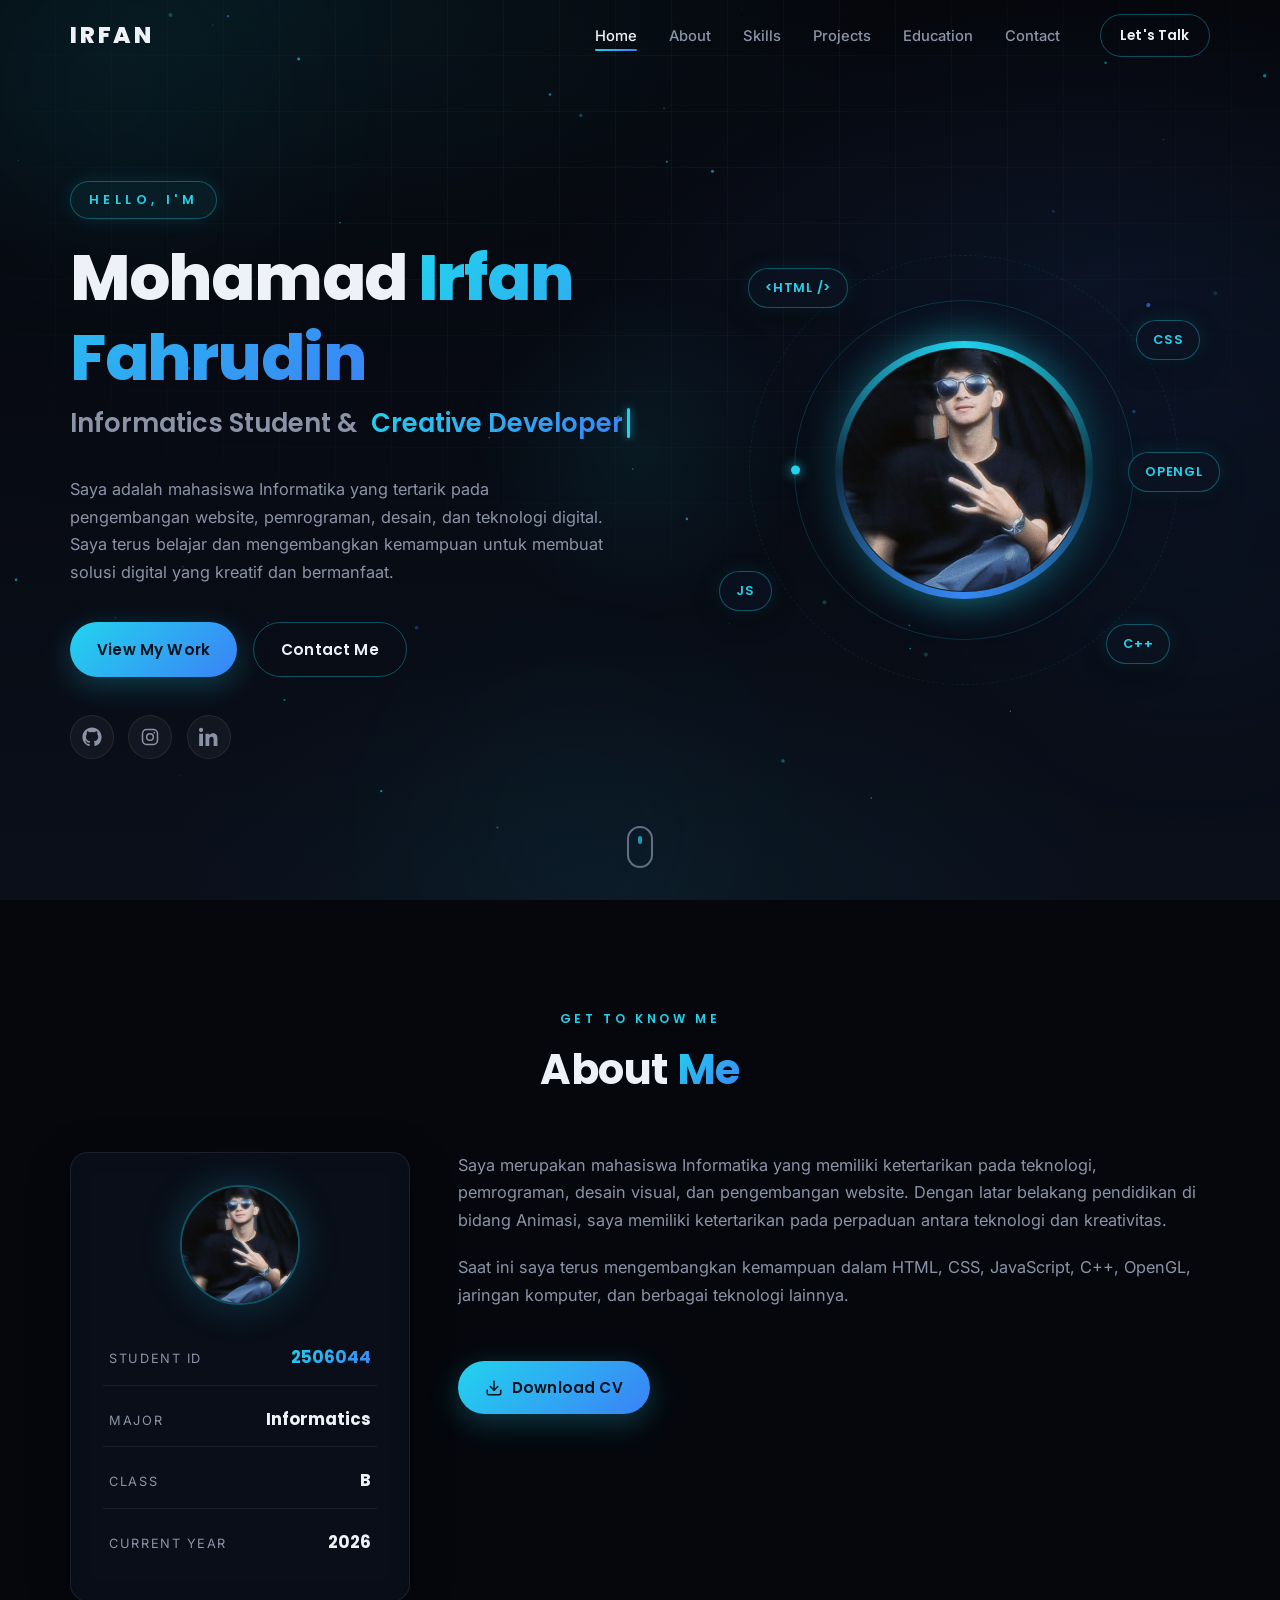
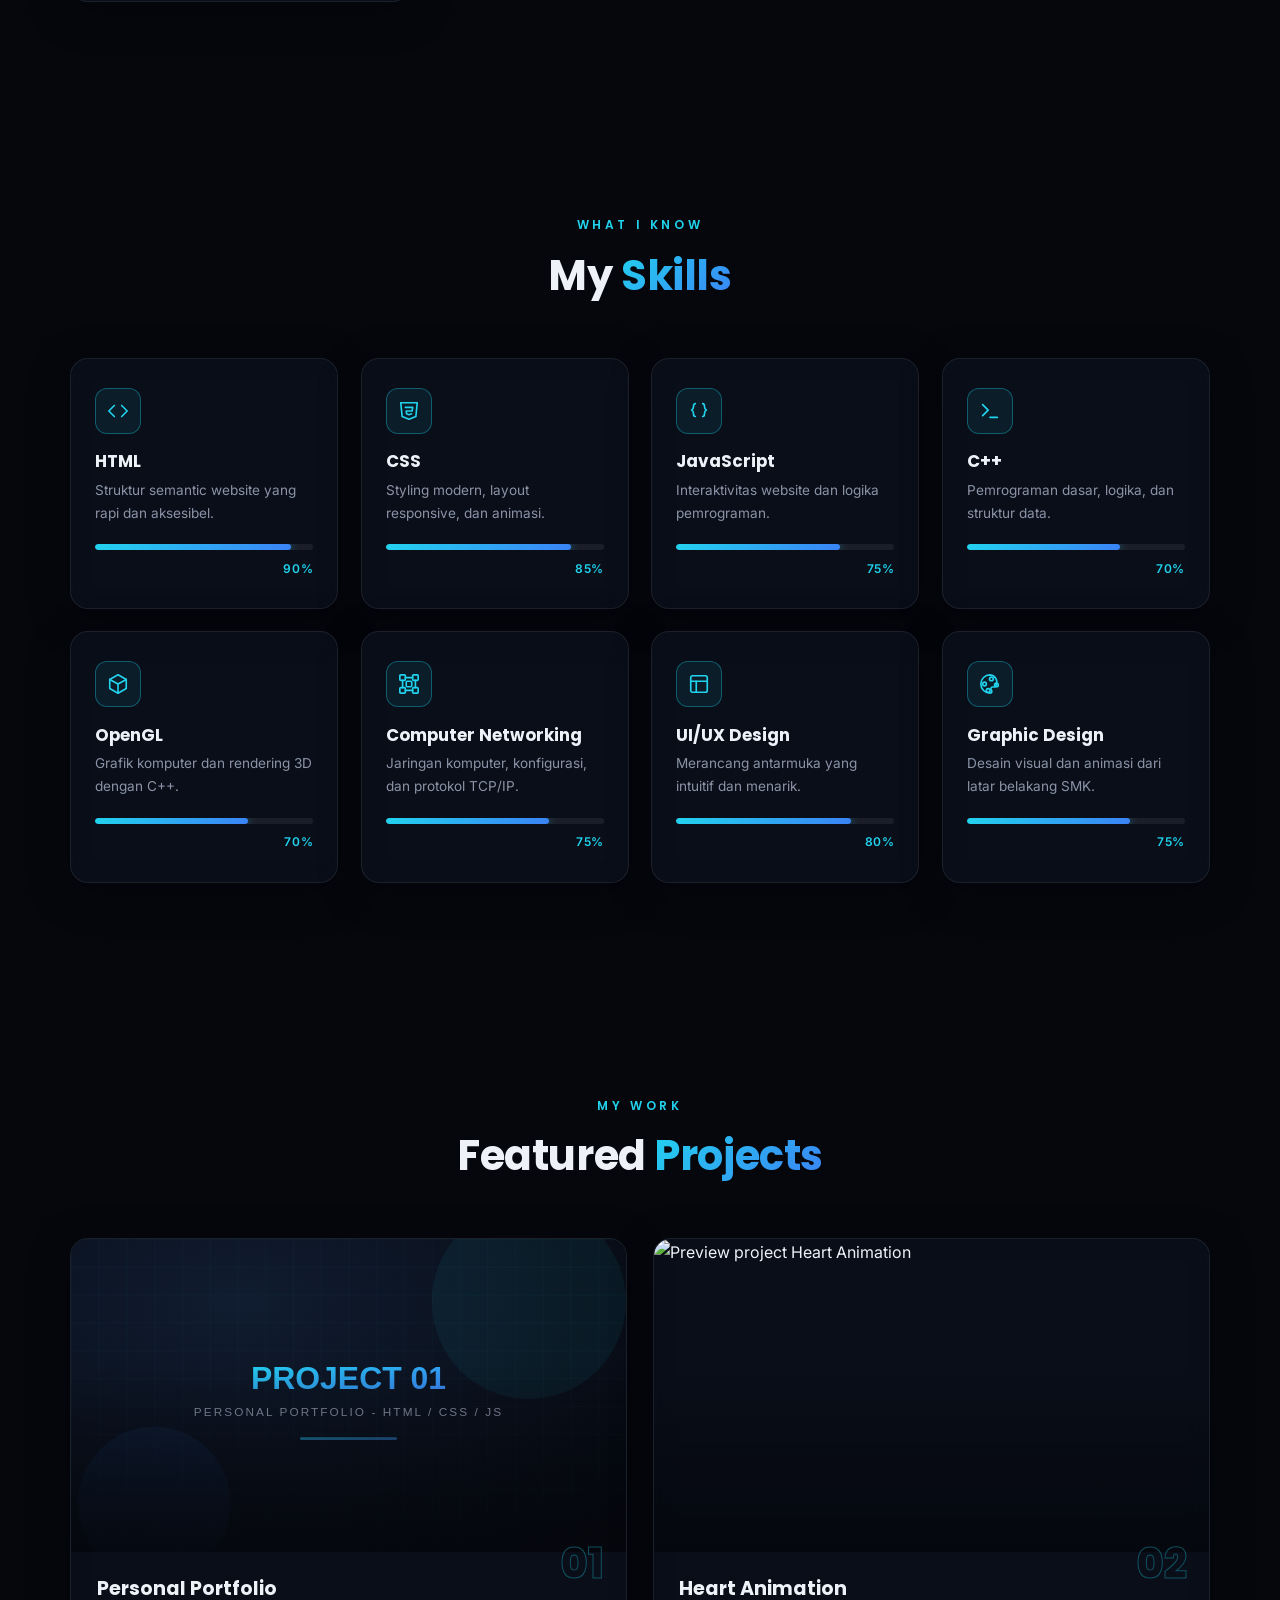
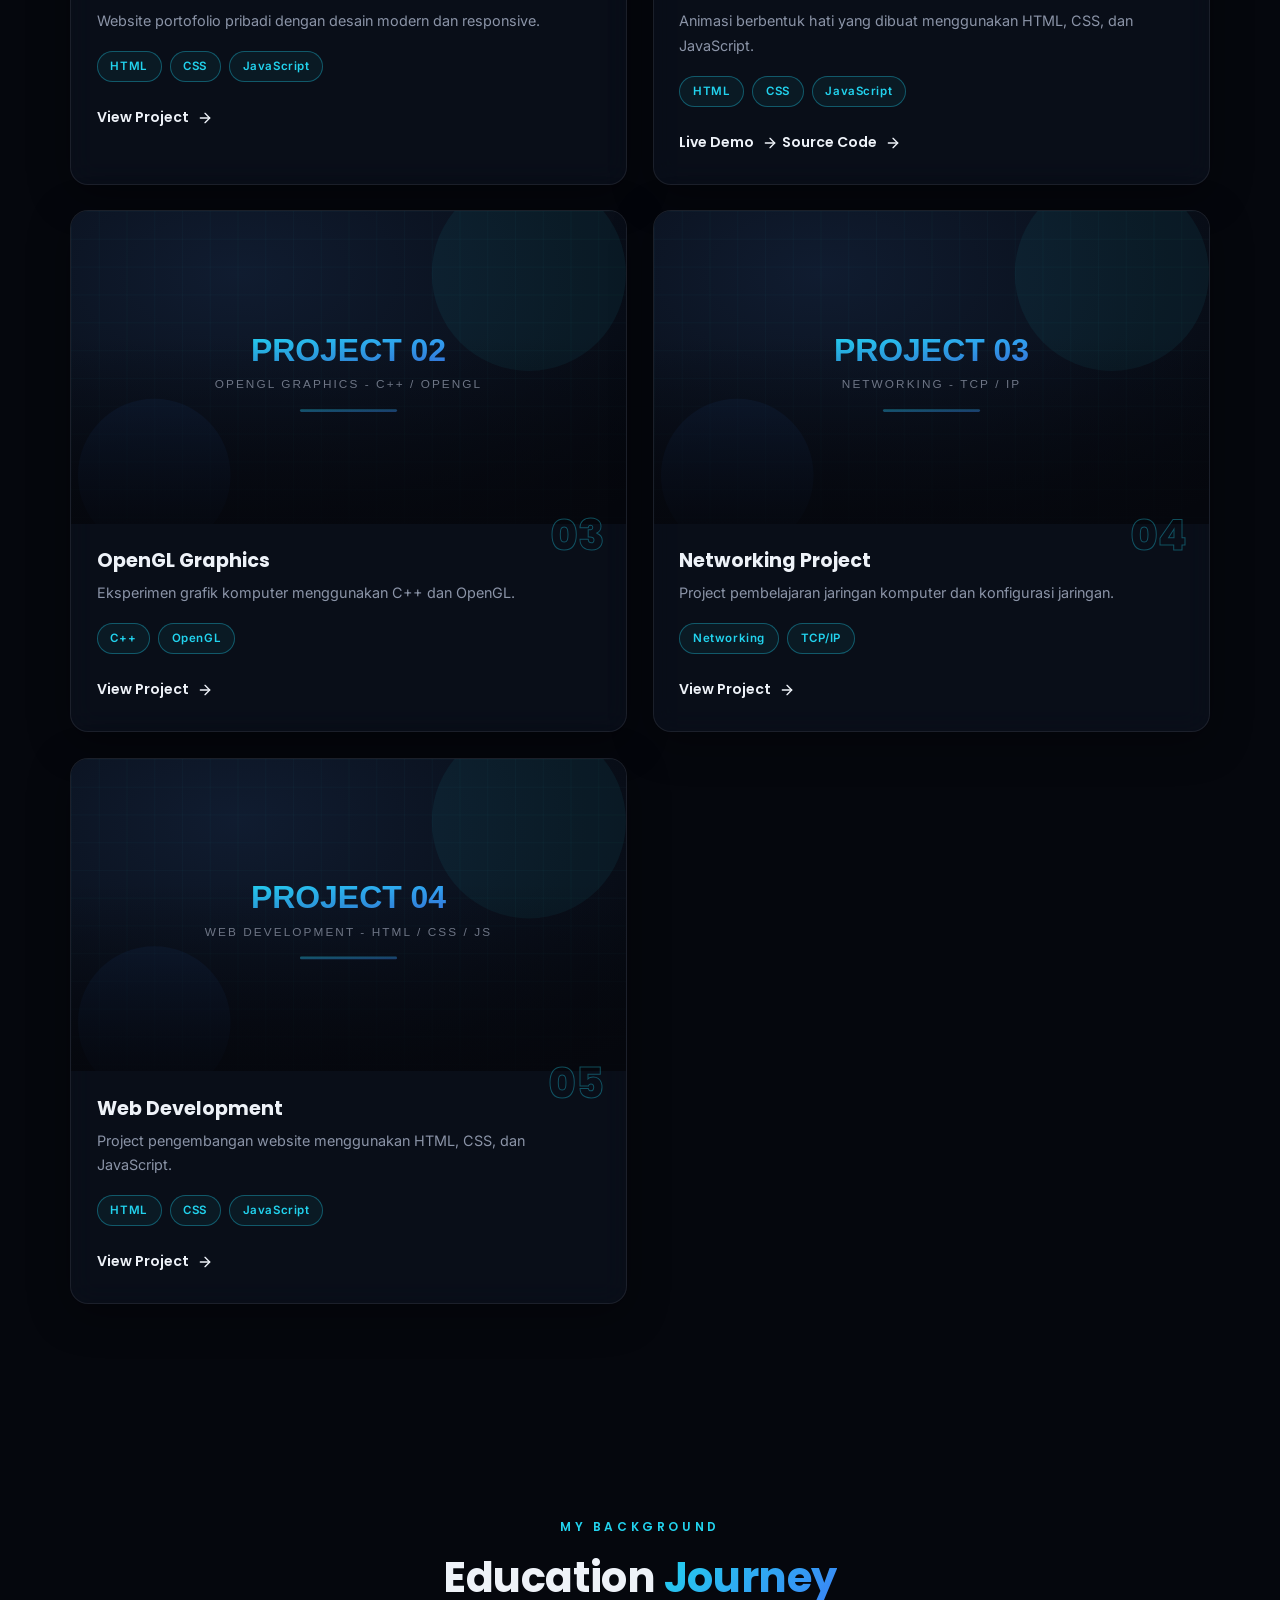
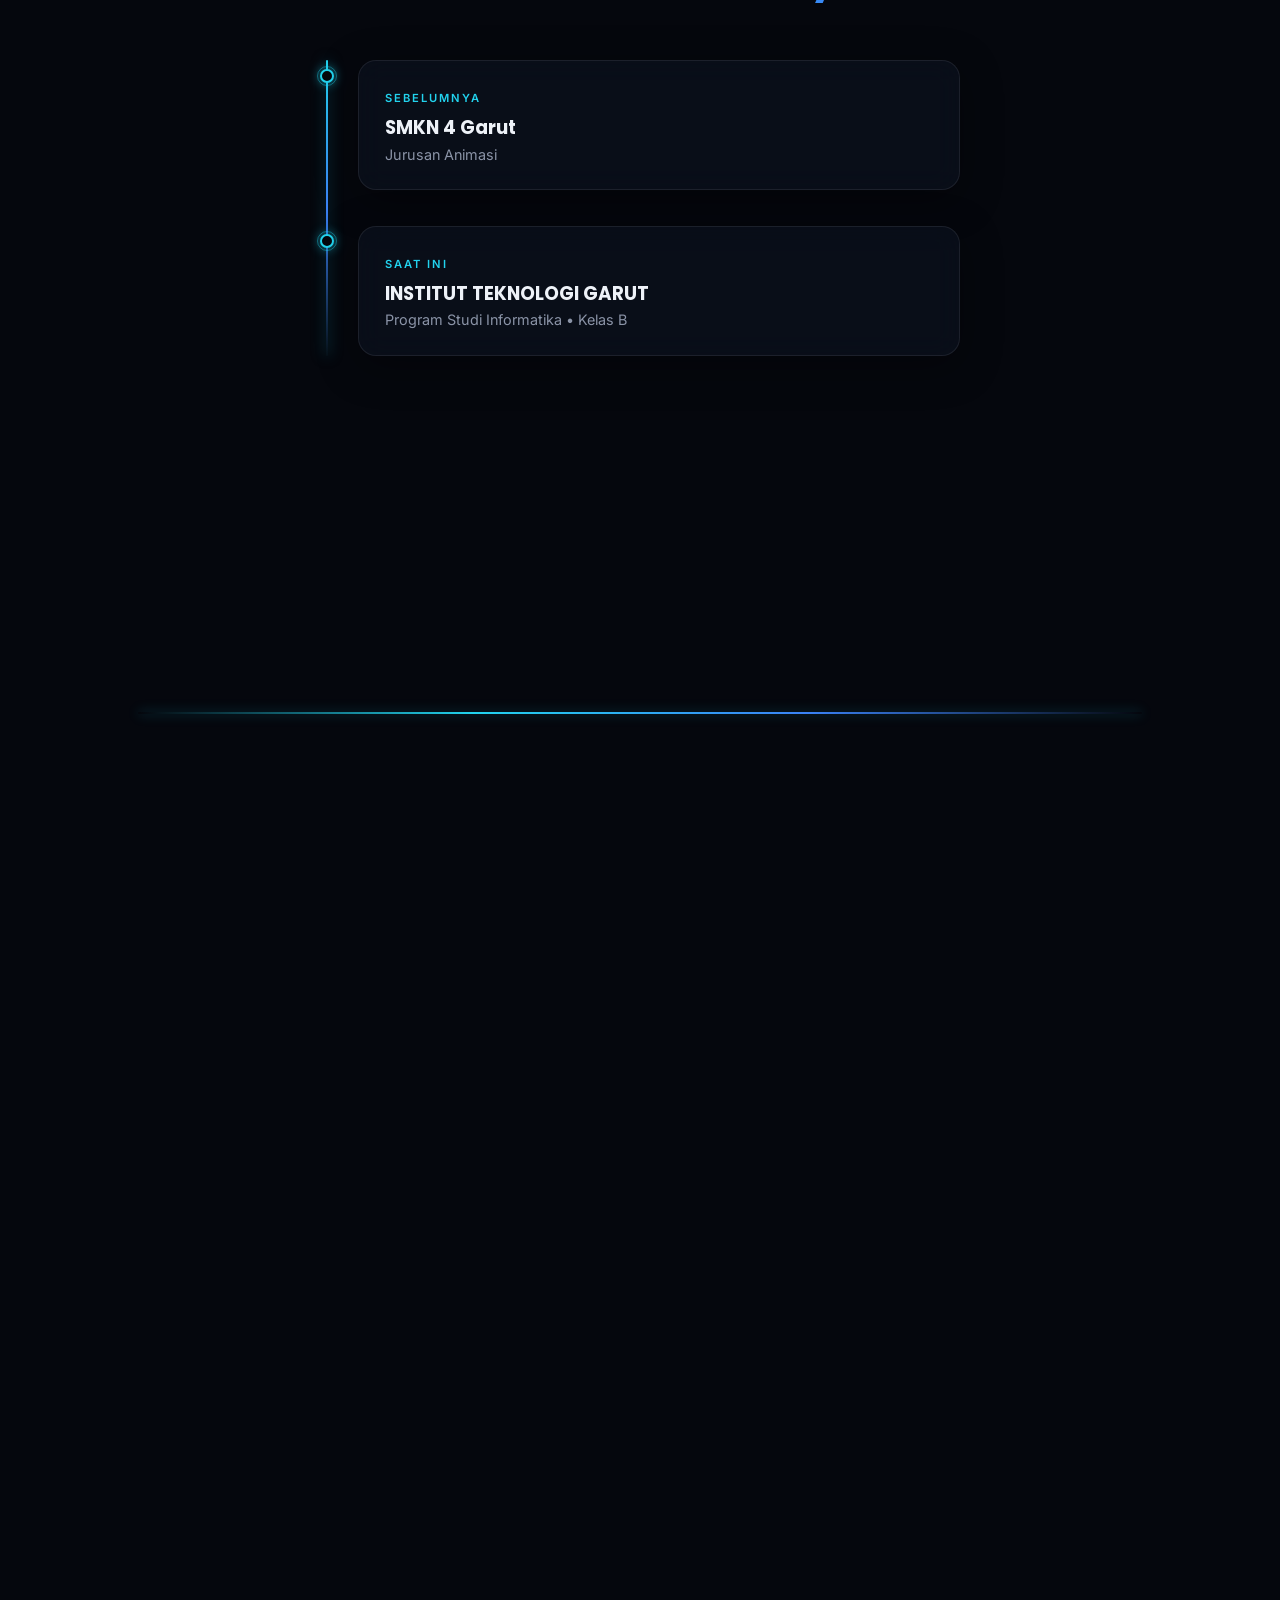
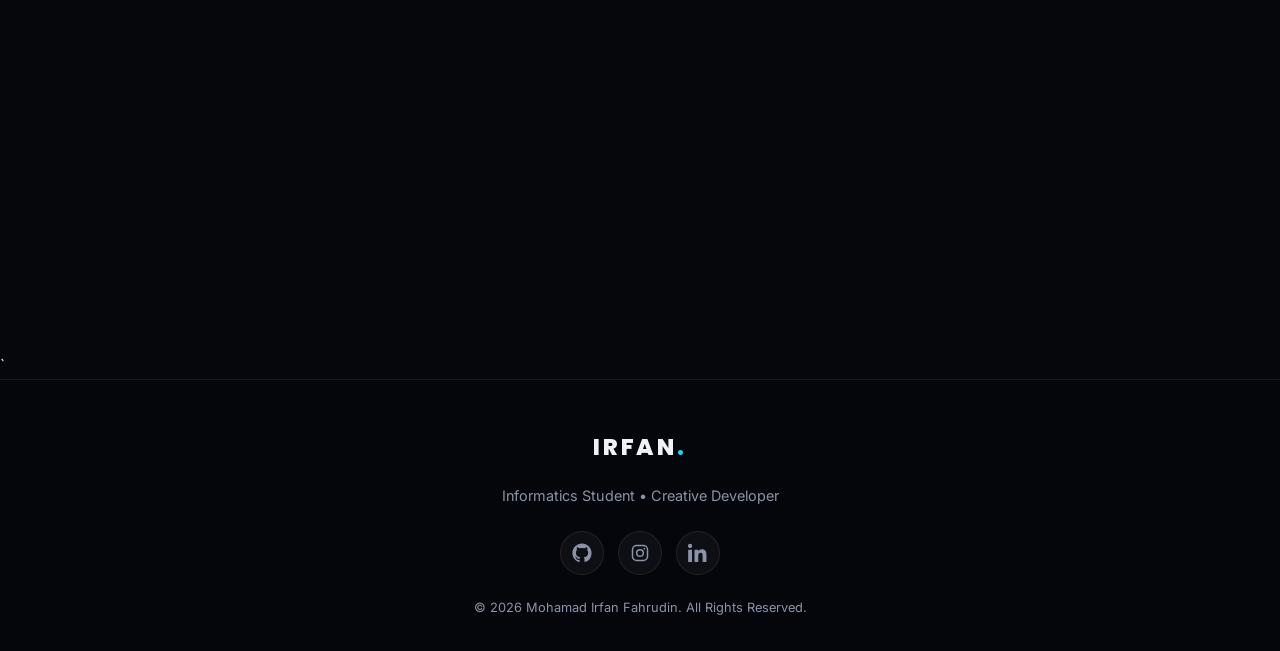
==== commit fd808b60: "Replace project image and fix HTML formatting" ====
--- a/index.html
+++ b/index.html
@@ -306,7 +306,7 @@
           <!-- PROJECT 02: HEART ANIMATION -->
           <article class="project-card glass" data-reveal data-reveal-delay="0.08">
             <div class="project-card__img">
-              <img src="assets/project1.svg" alt="Preview project Heart Animation" loading="lazy" />
+              <img src="assets/Heart.png" alt="Preview project Heart Animation" loading="lazy" />
             </div>
             <div class="project-card__body">
               <span class="project-card__number">02</span>
@@ -513,7 +513,7 @@
       </div>
     </section>
 
-  </main>
+  </main>`
 
   <!-- ===== FOOTER ===== -->
   <footer class="footer">
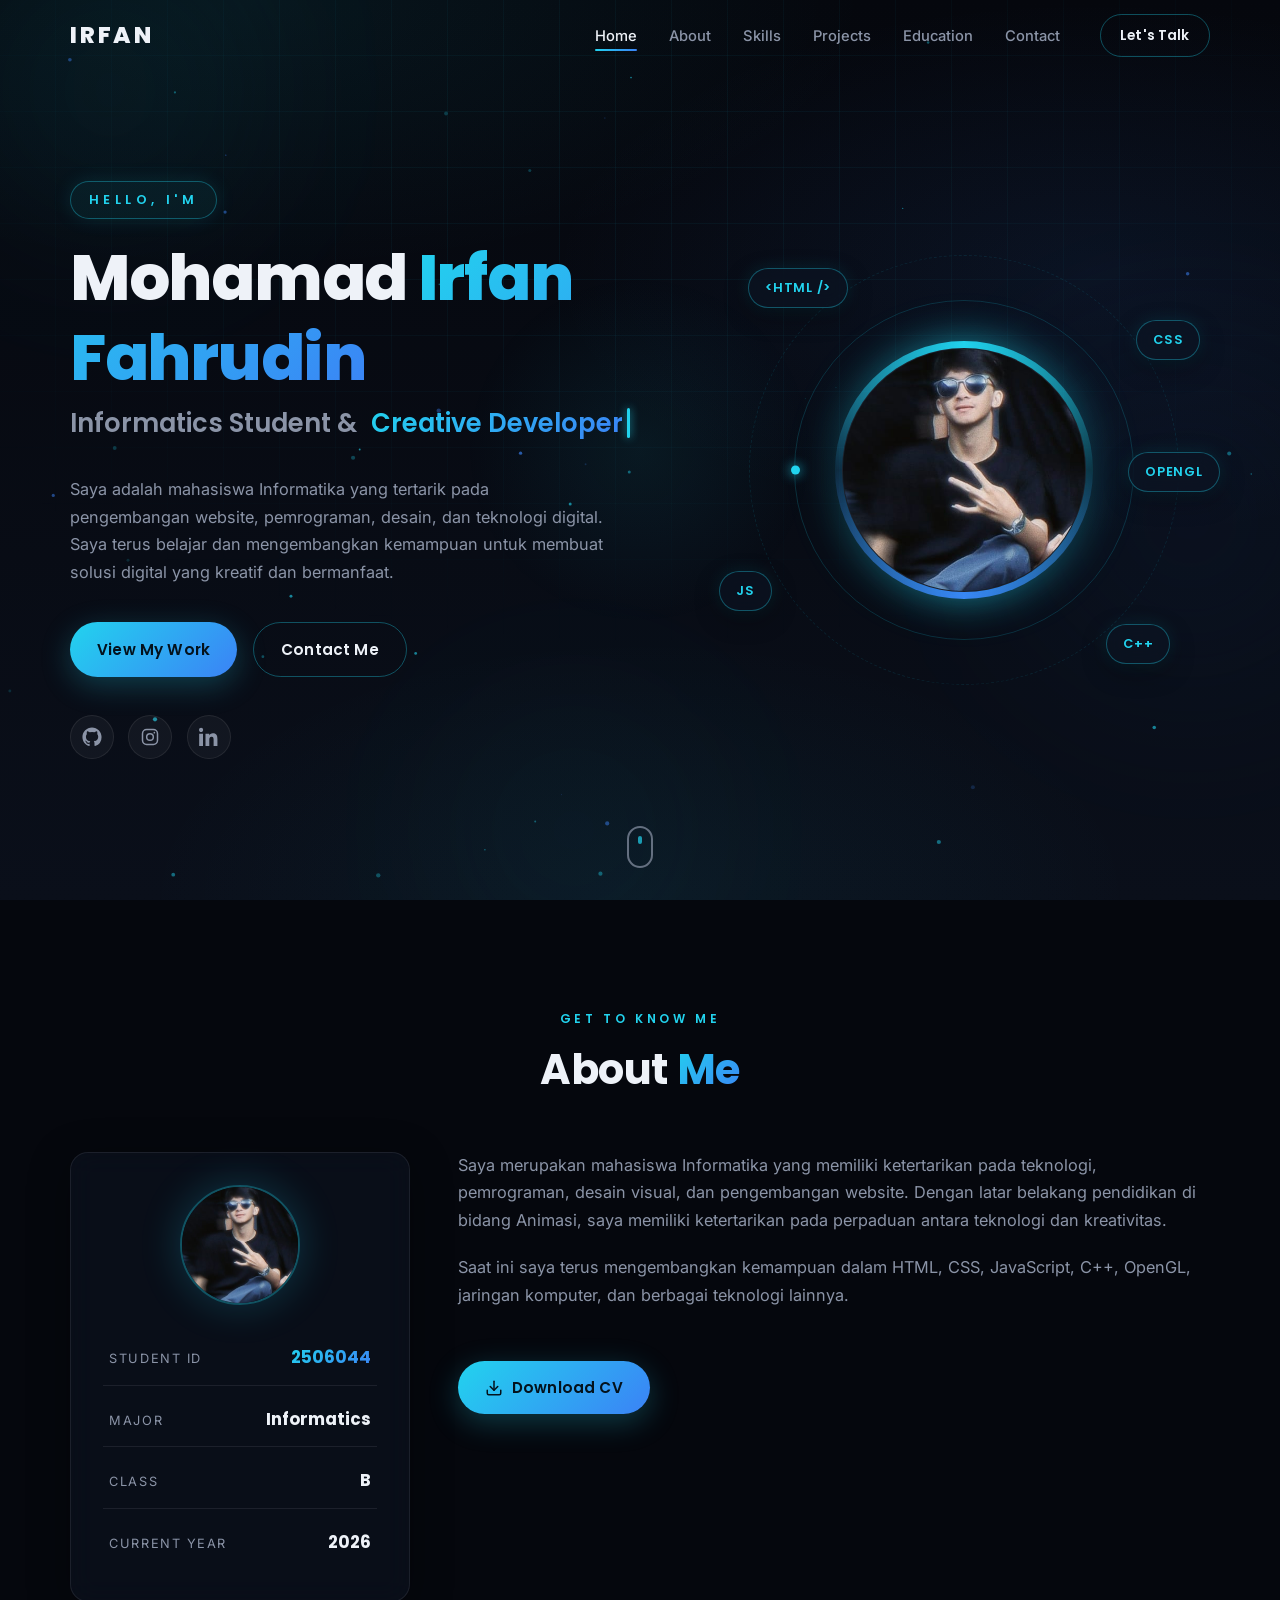
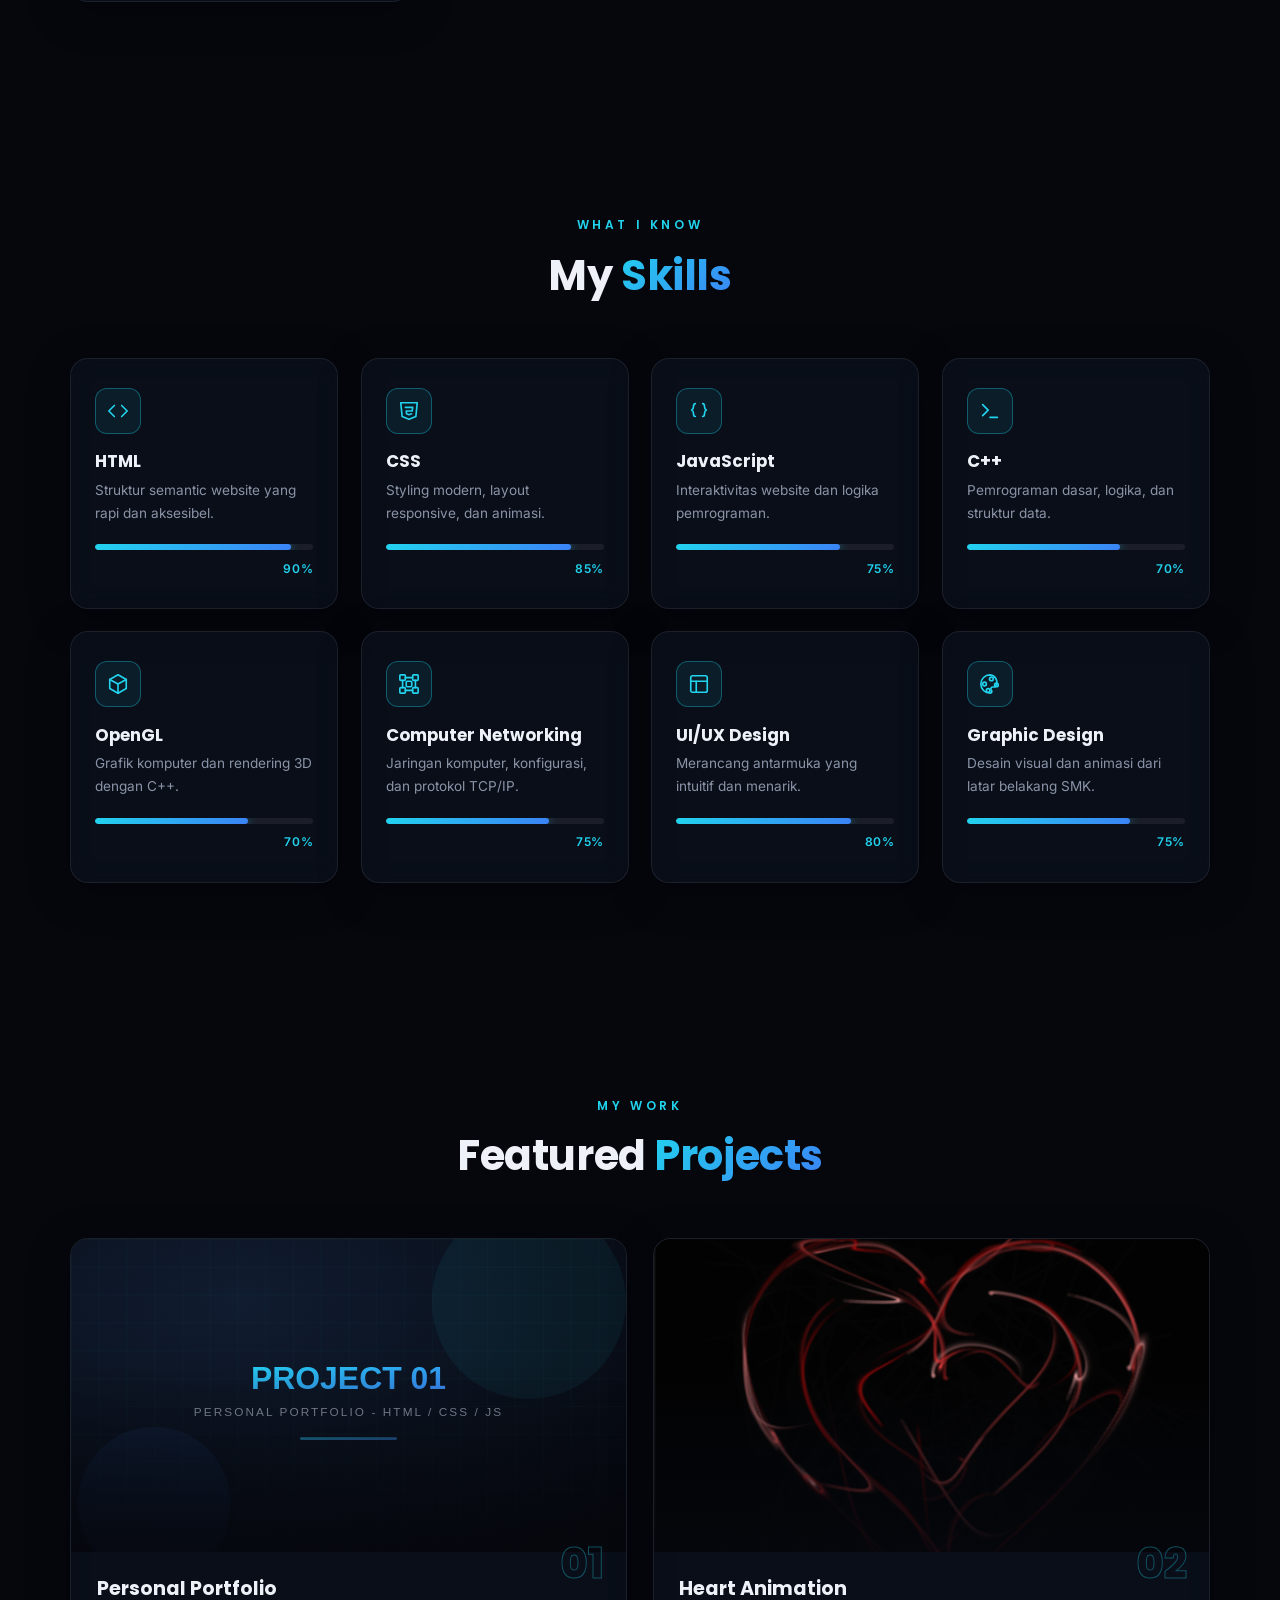
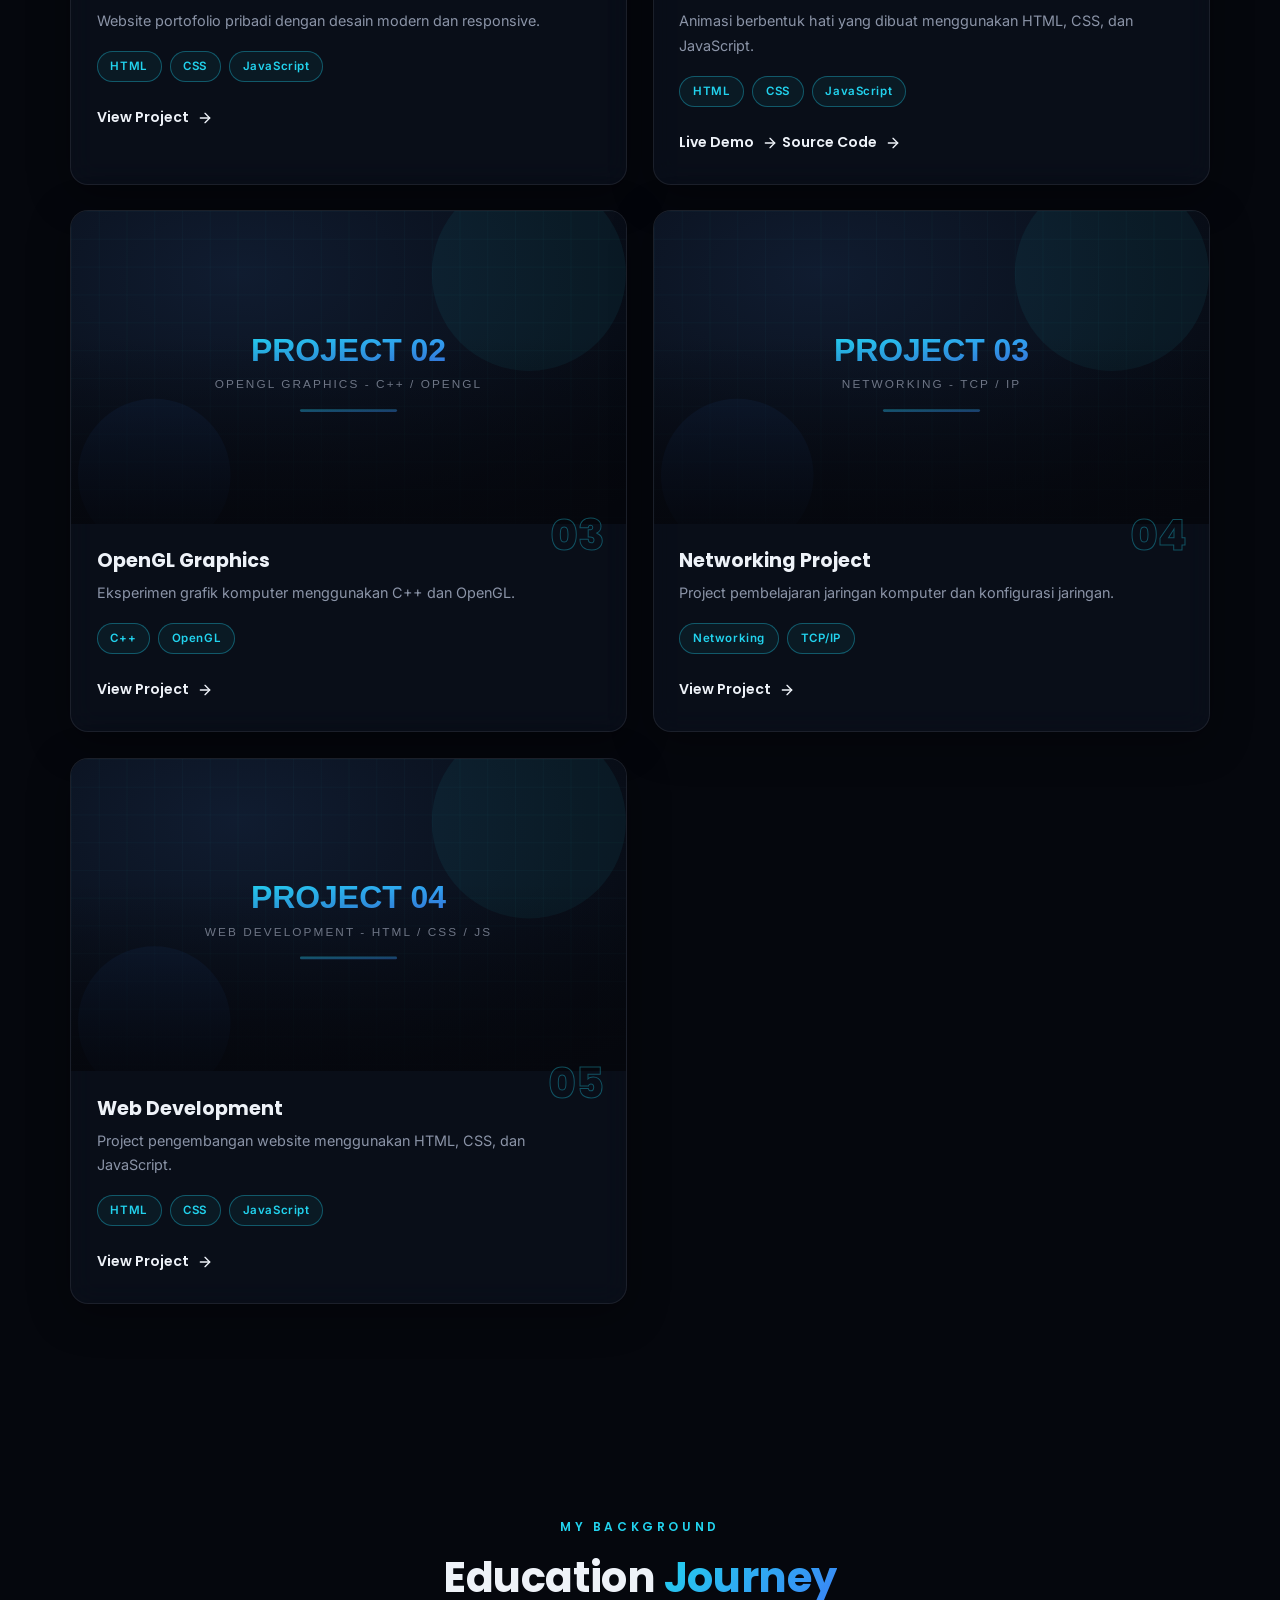
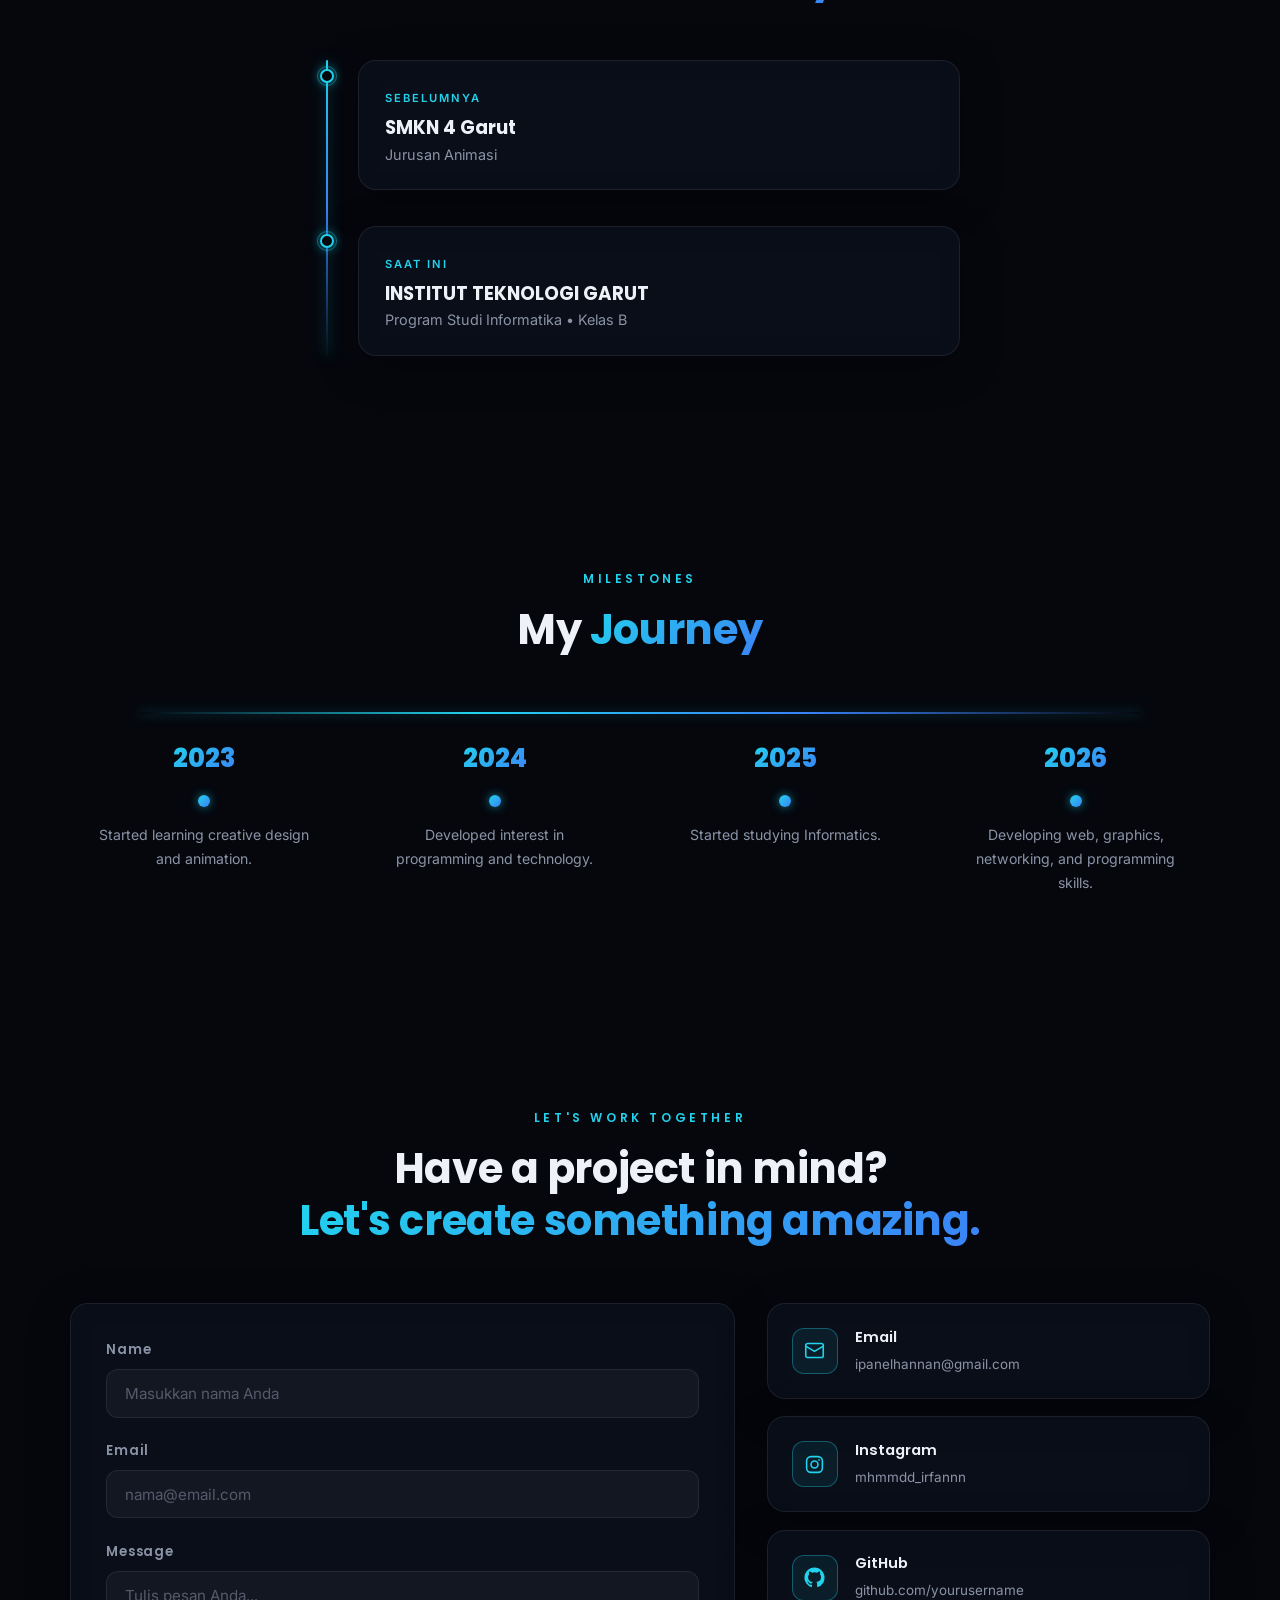
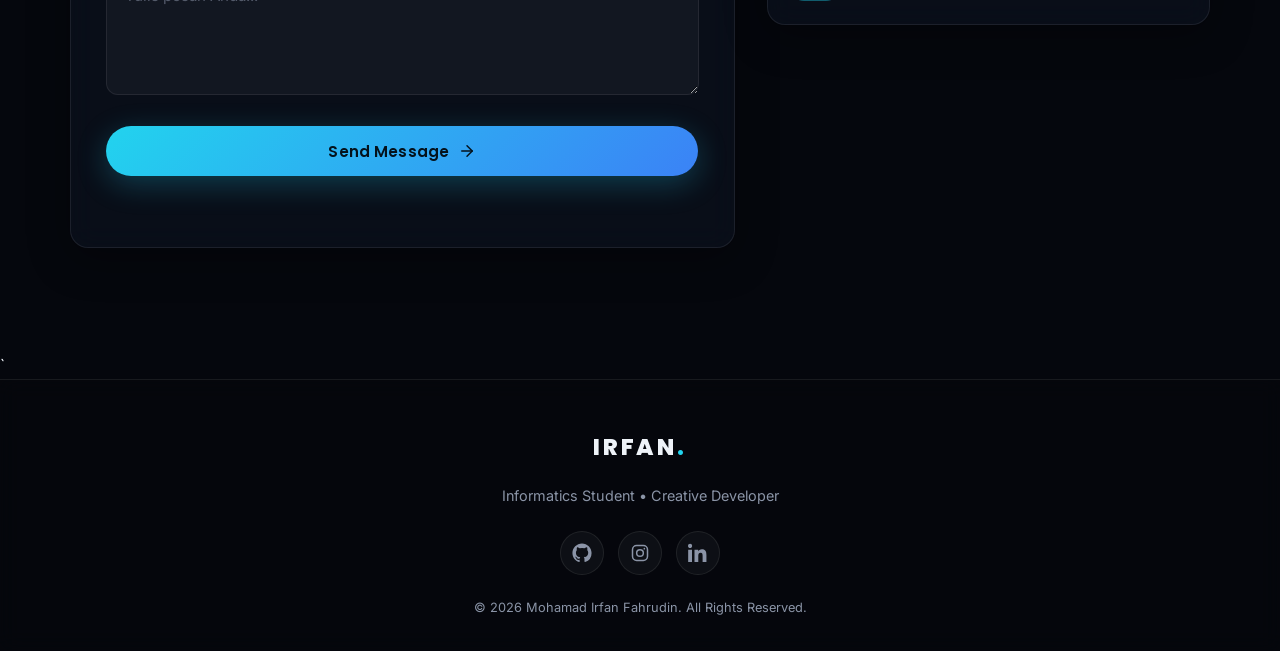
==== commit 37ff33c8: "Update portfolio website" ====
--- a/index.html
+++ b/index.html
@@ -544,4 +544,4 @@
 
   <script src="script.js"></script>
 </body>
-</html>
+</html>
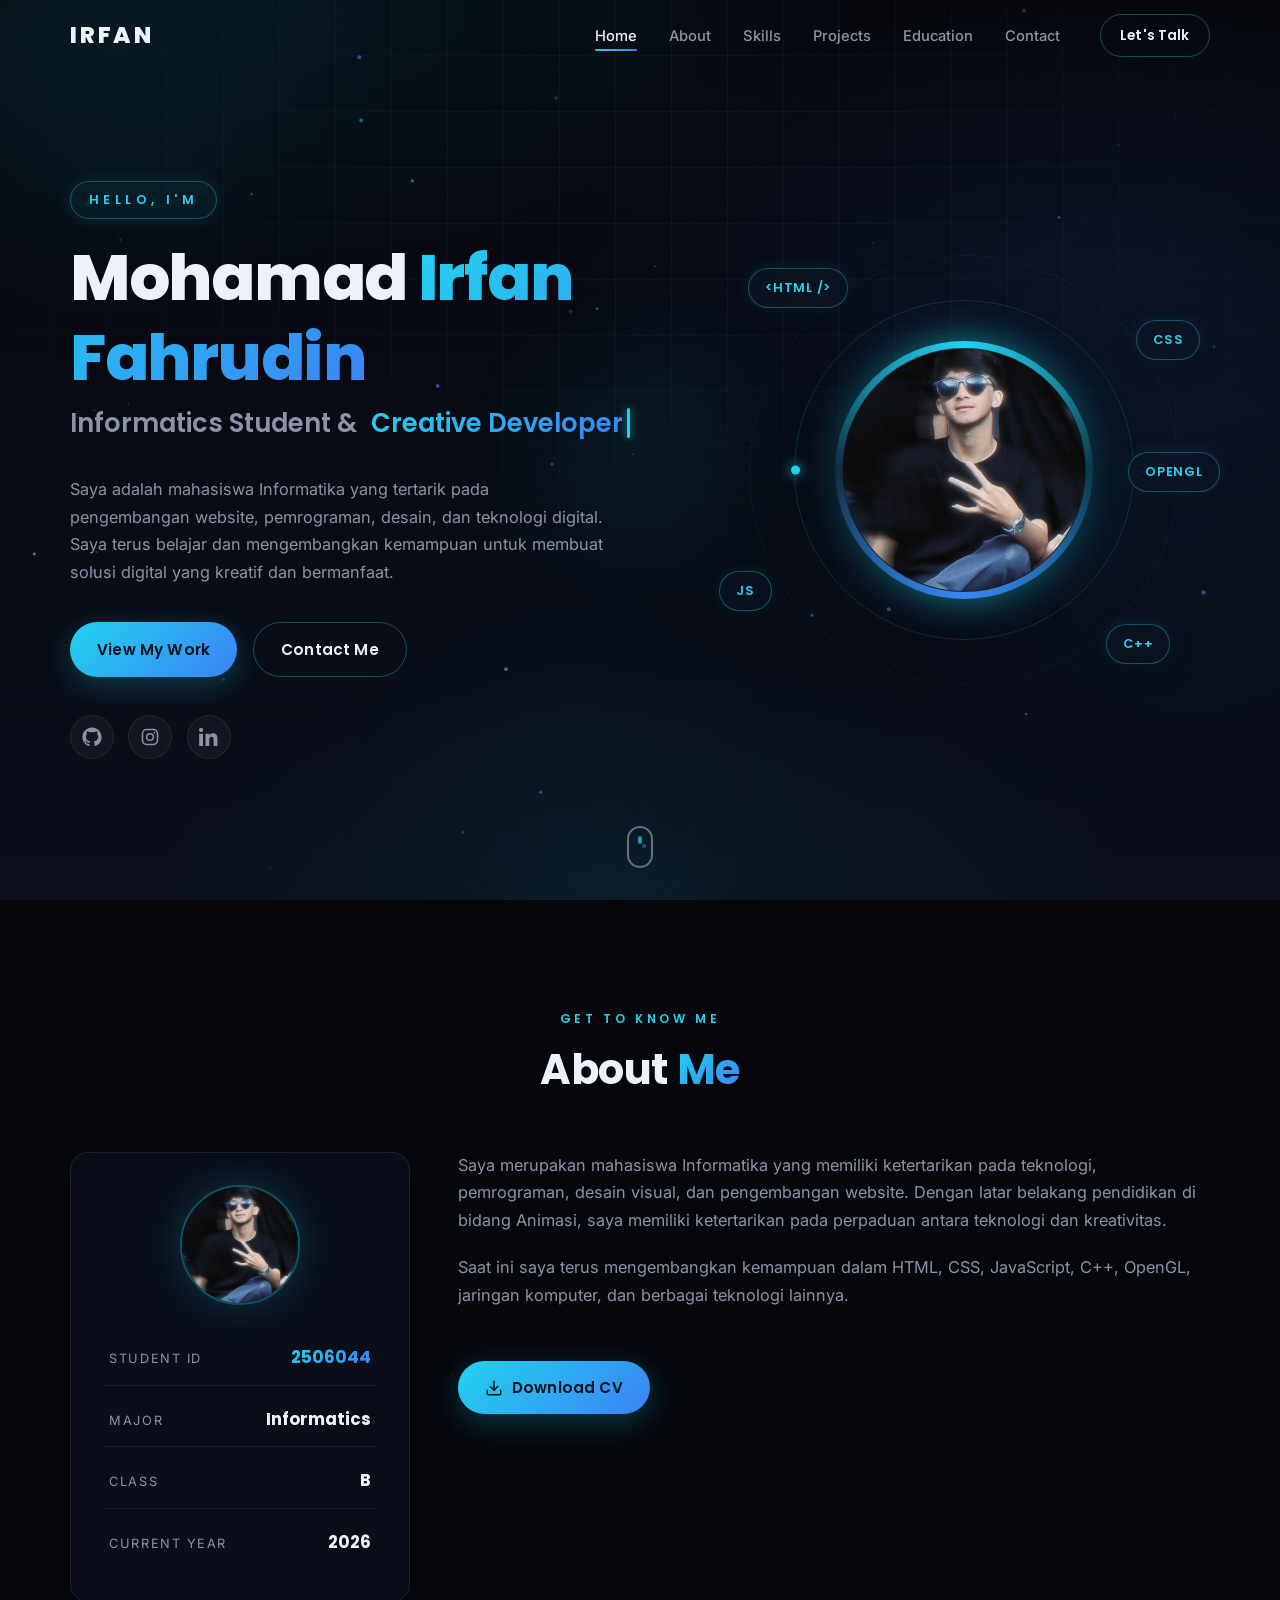
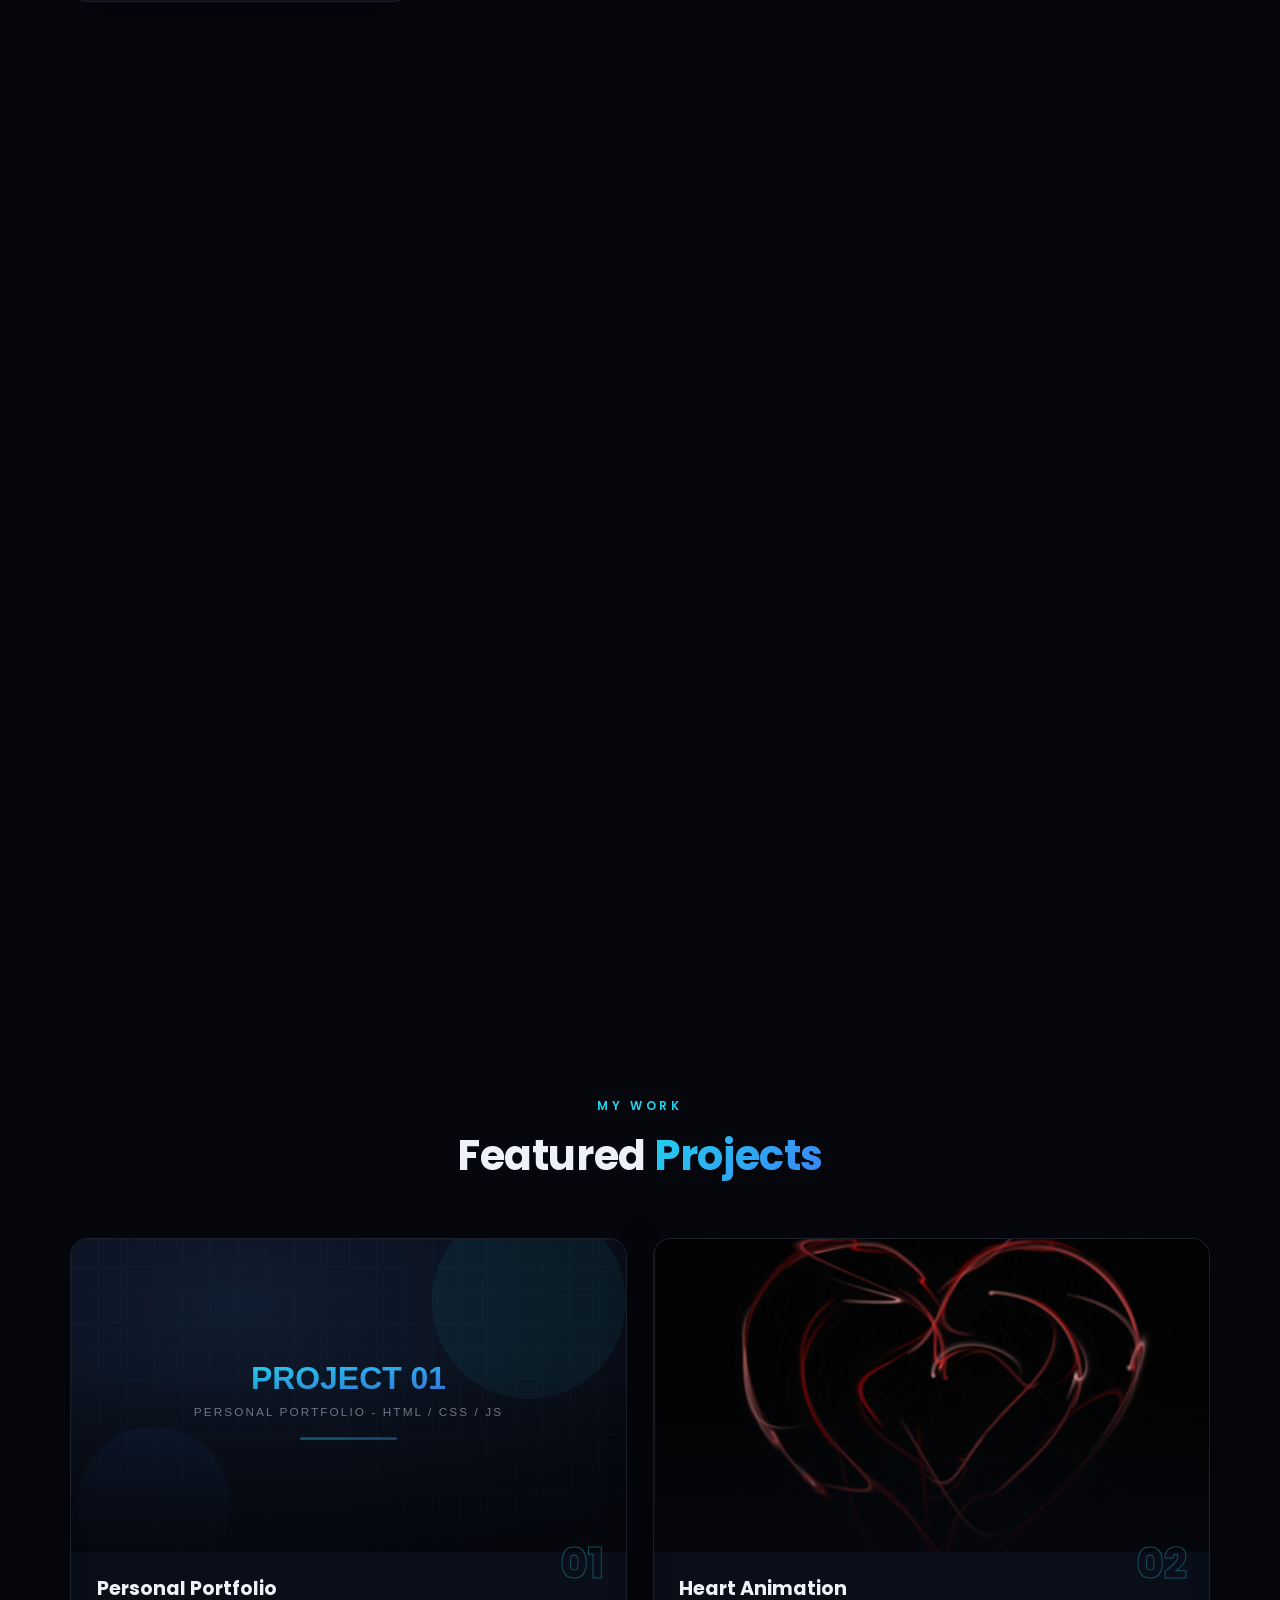
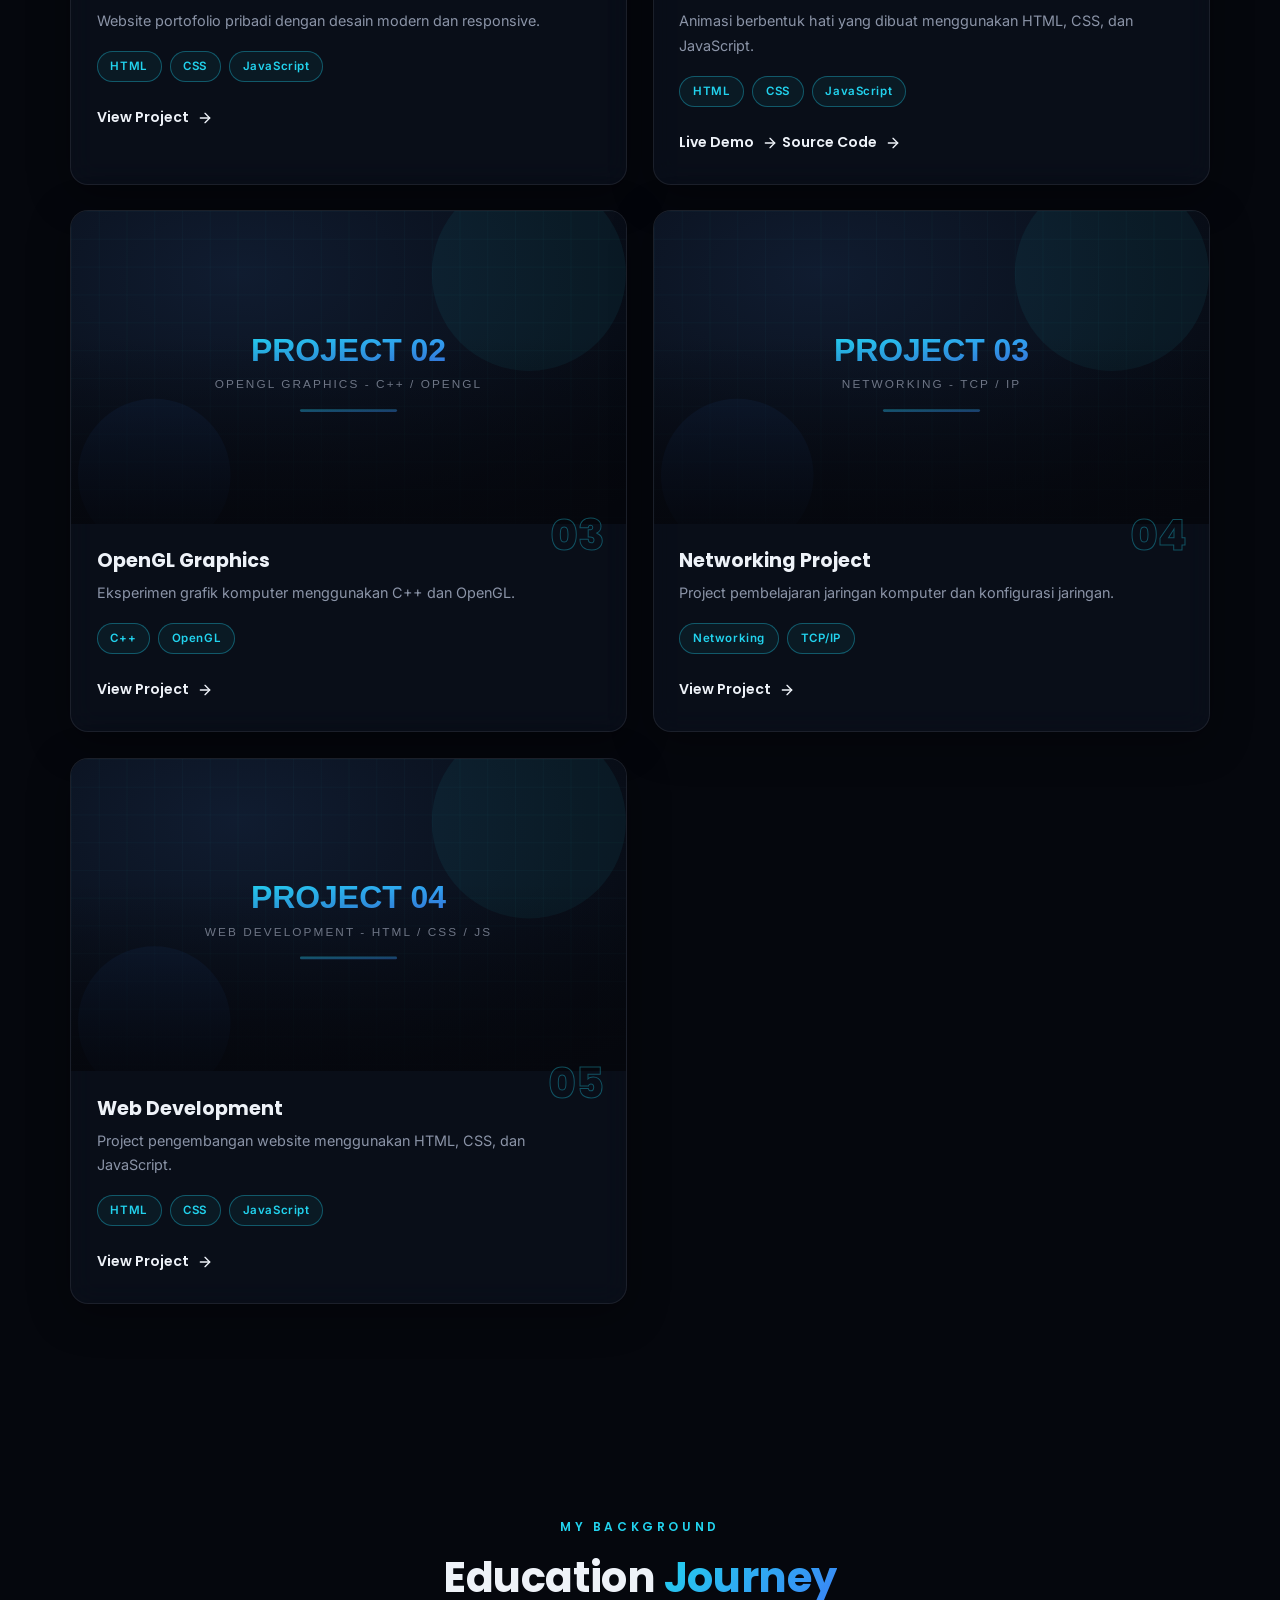
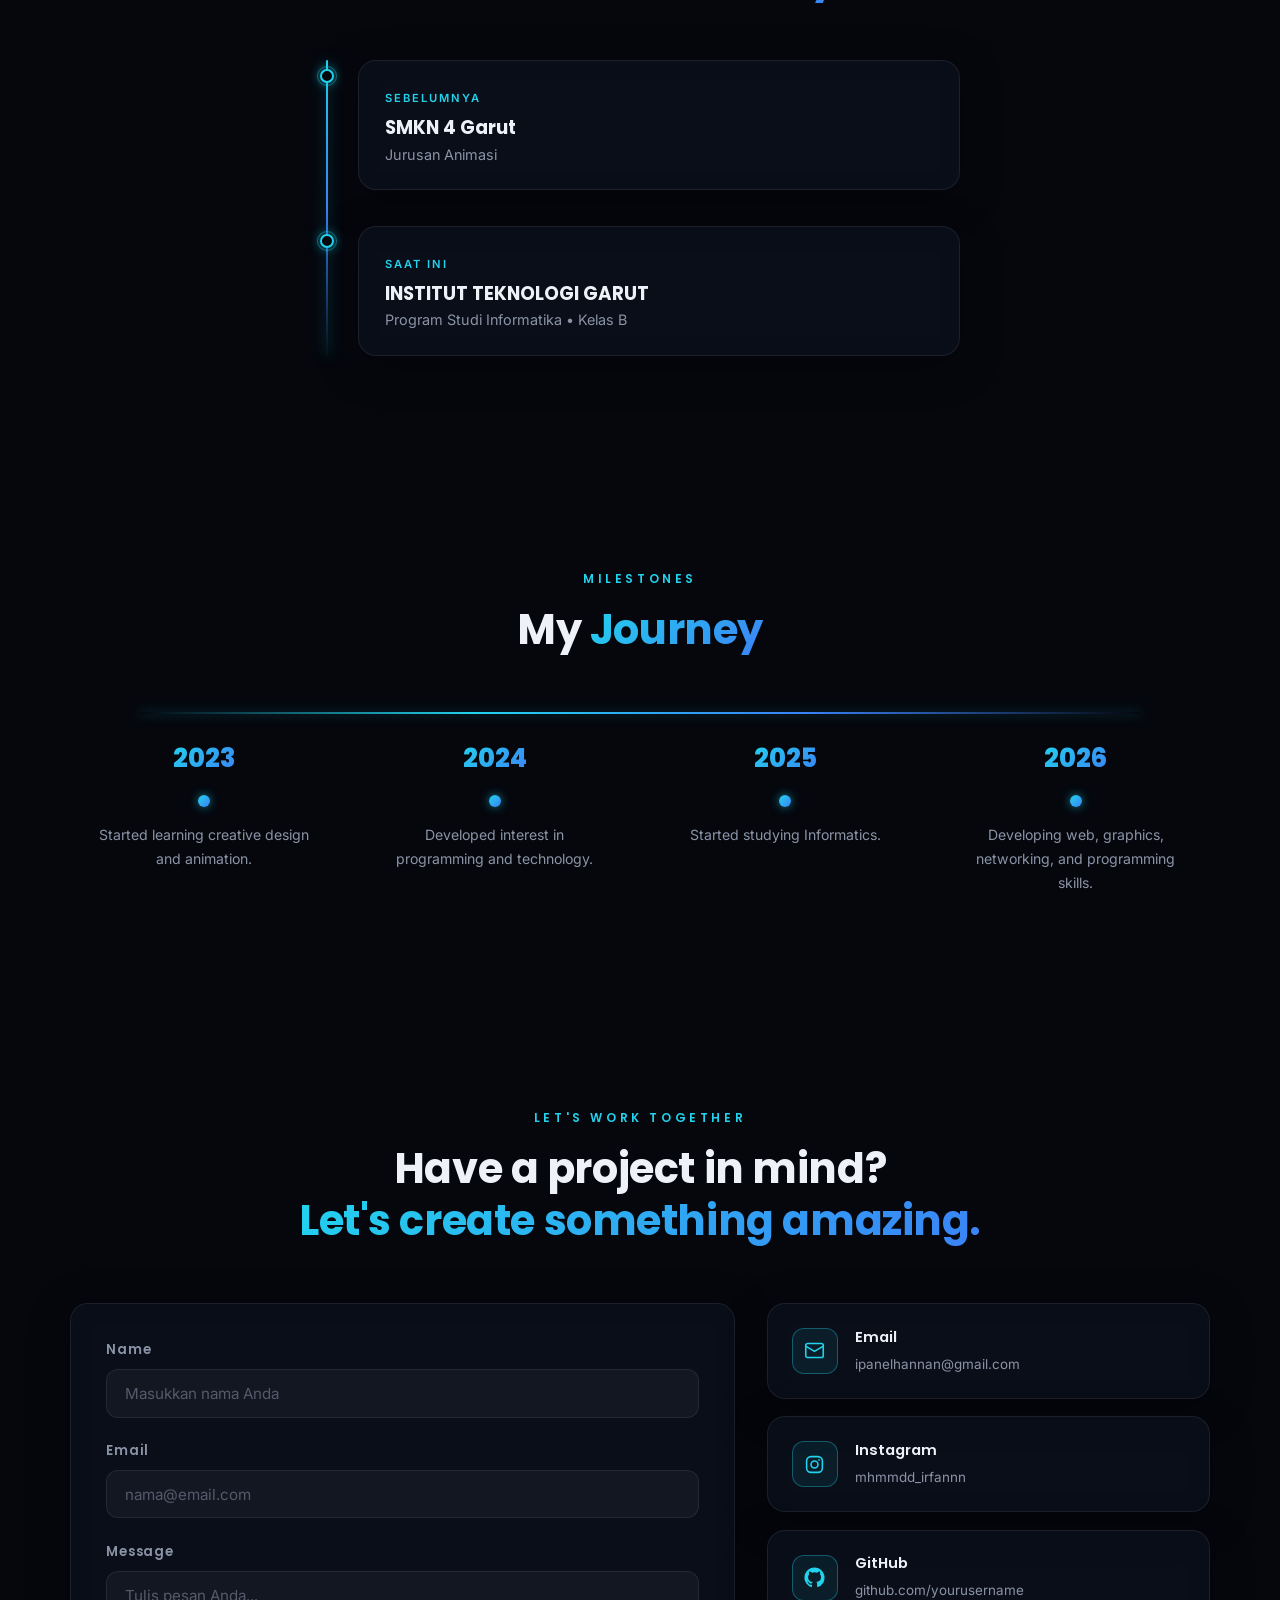
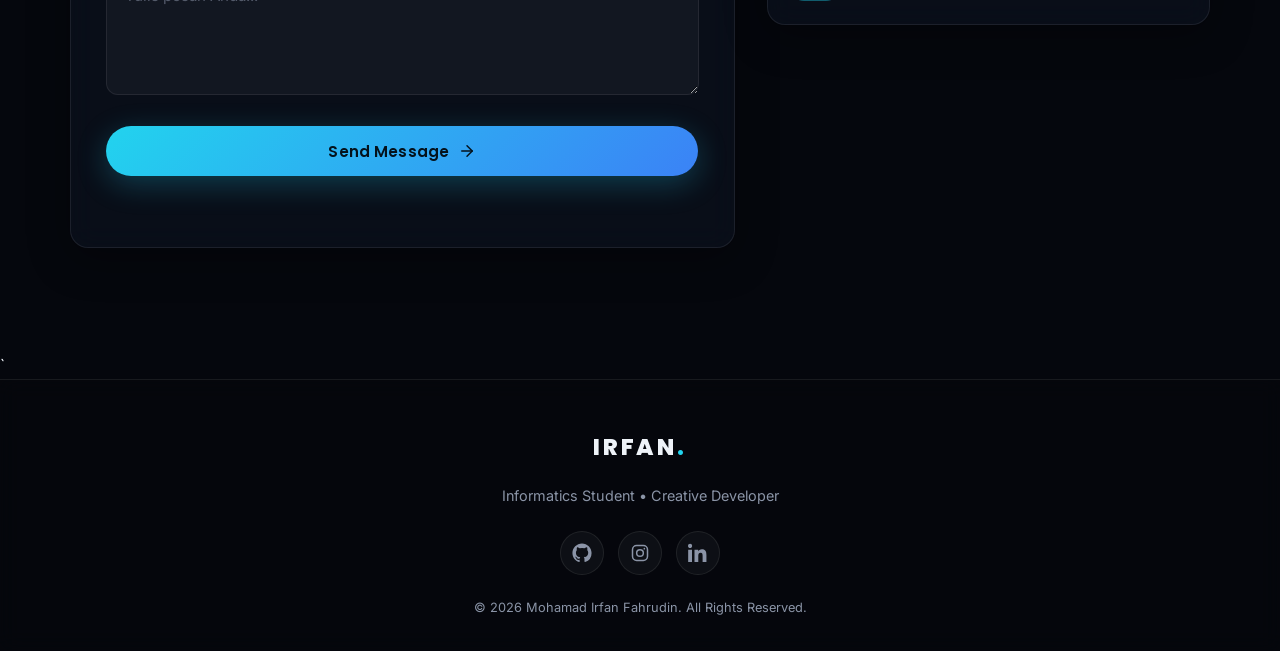
==== commit ed176f3f: "Merge GitHub with local portfolio" ====
--- a/index.html
+++ b/index.html
@@ -544,4 +544,4 @@
 
   <script src="script.js"></script>
 </body>
-</html>+</html>
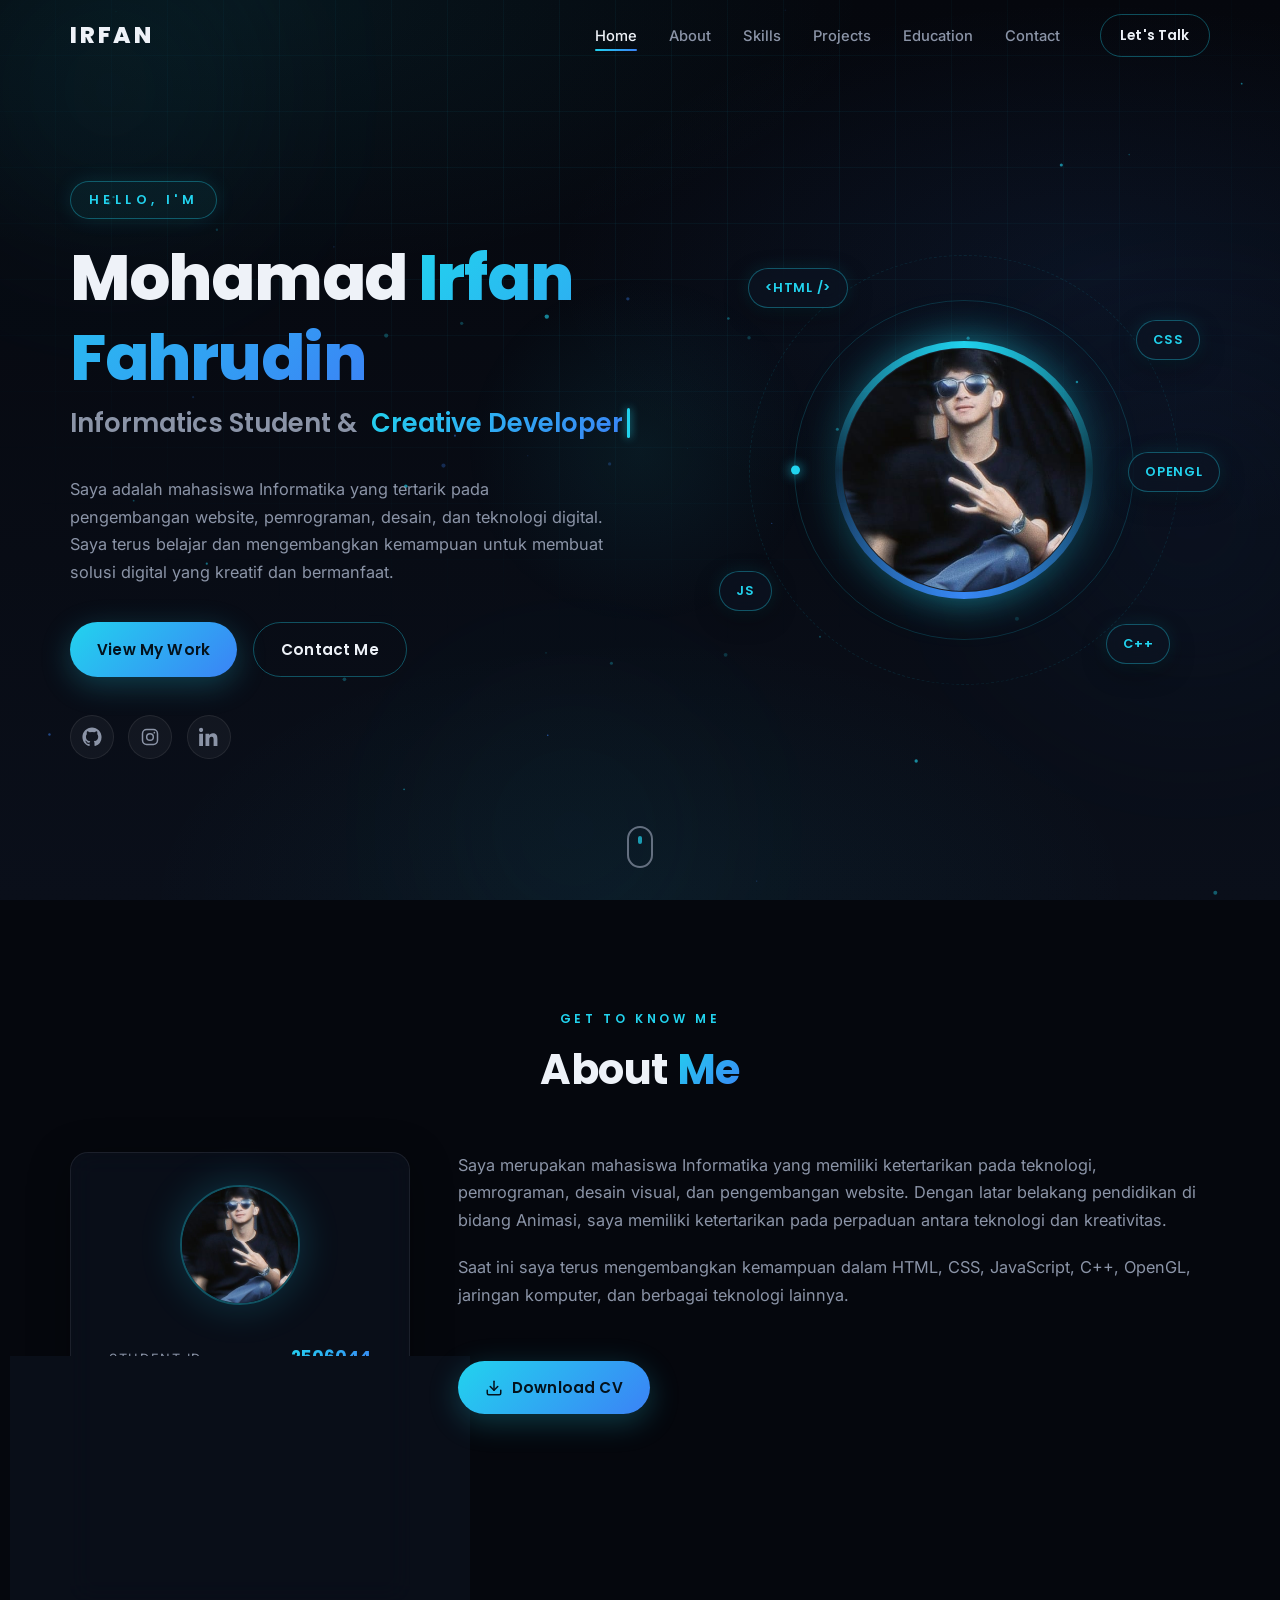
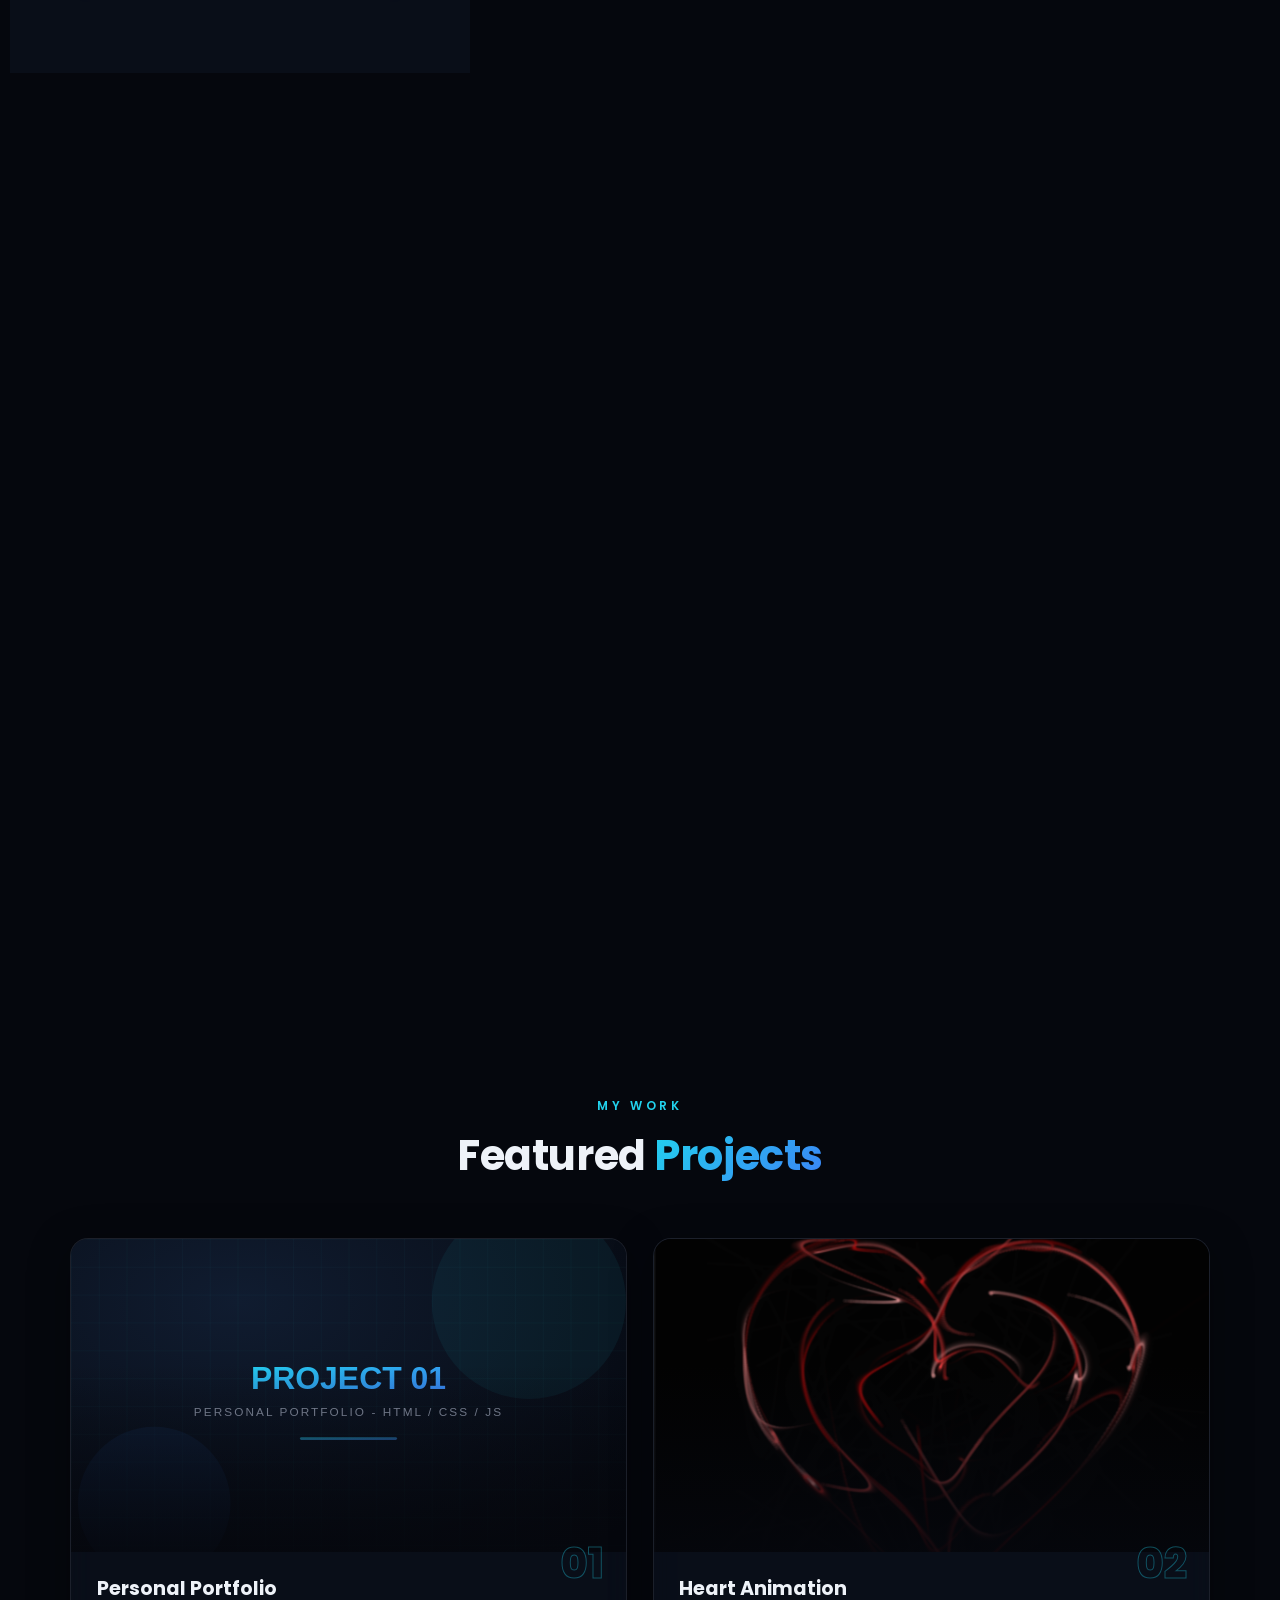
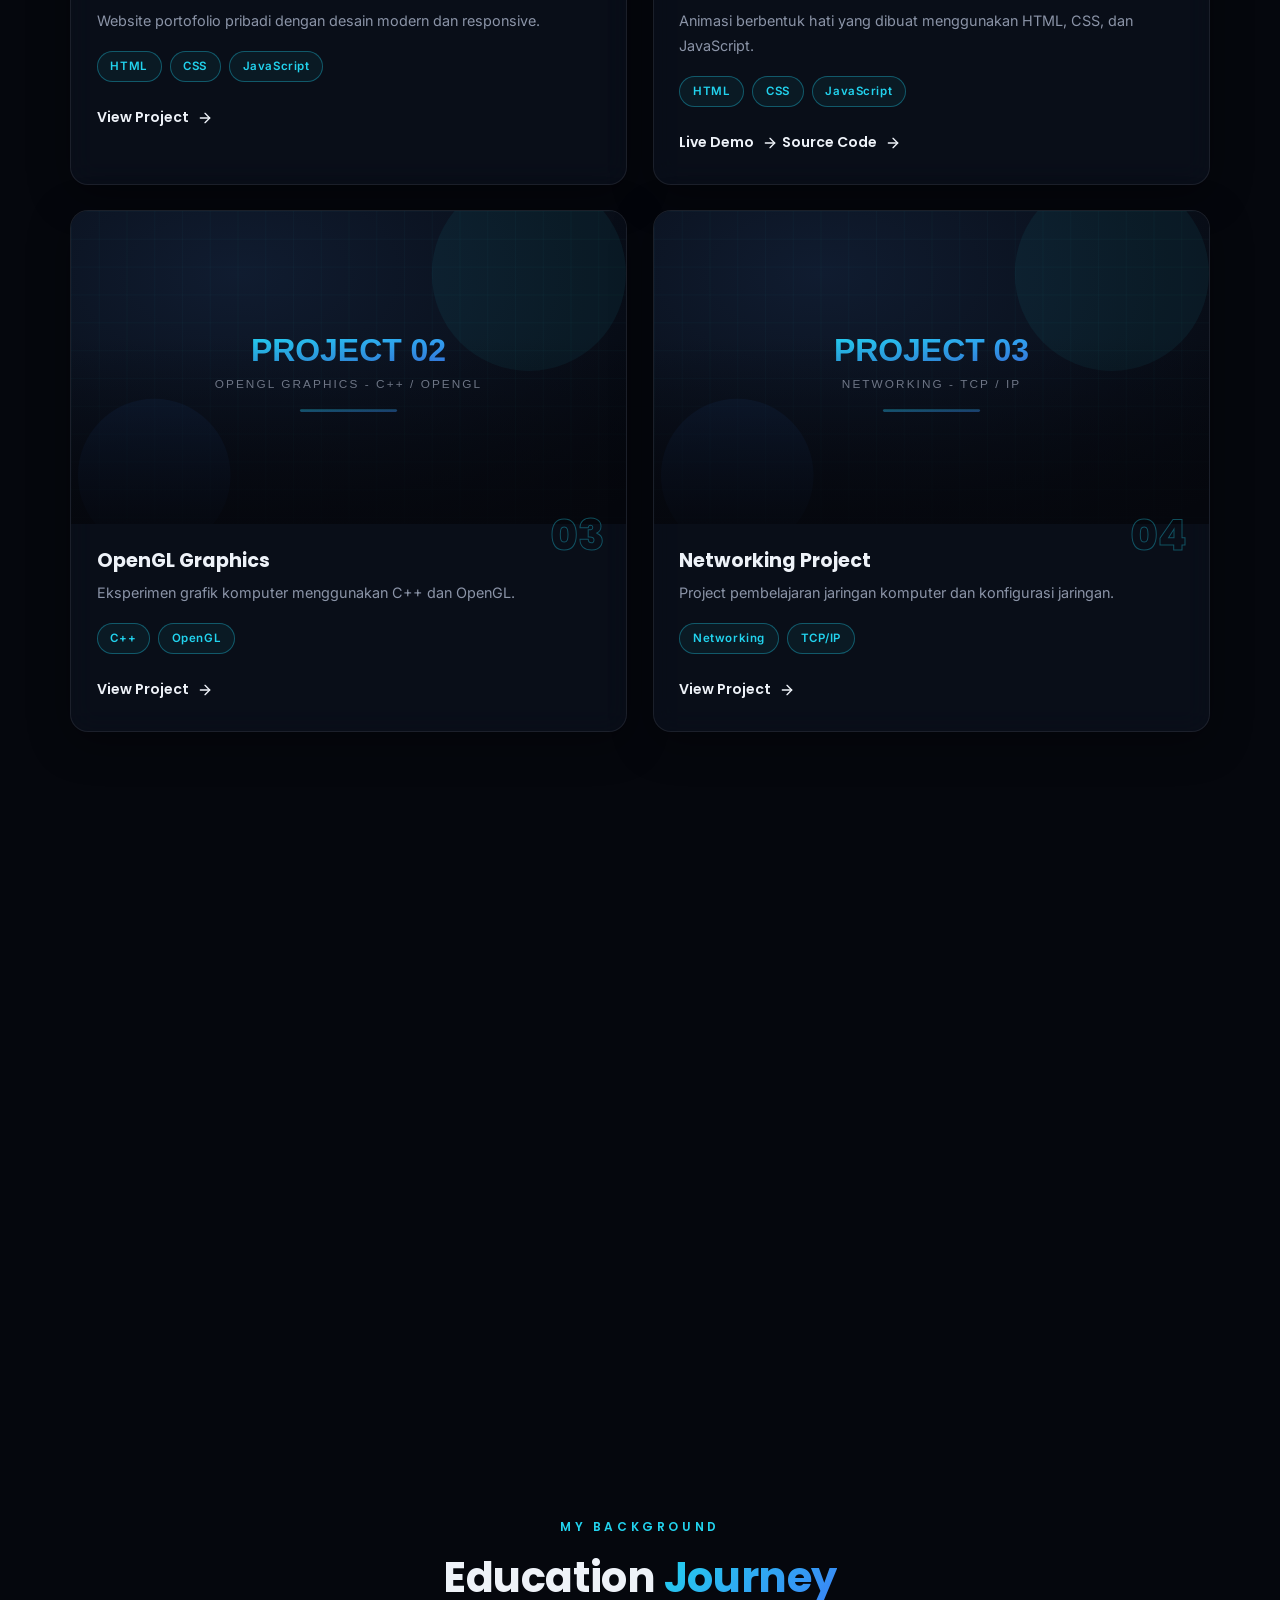
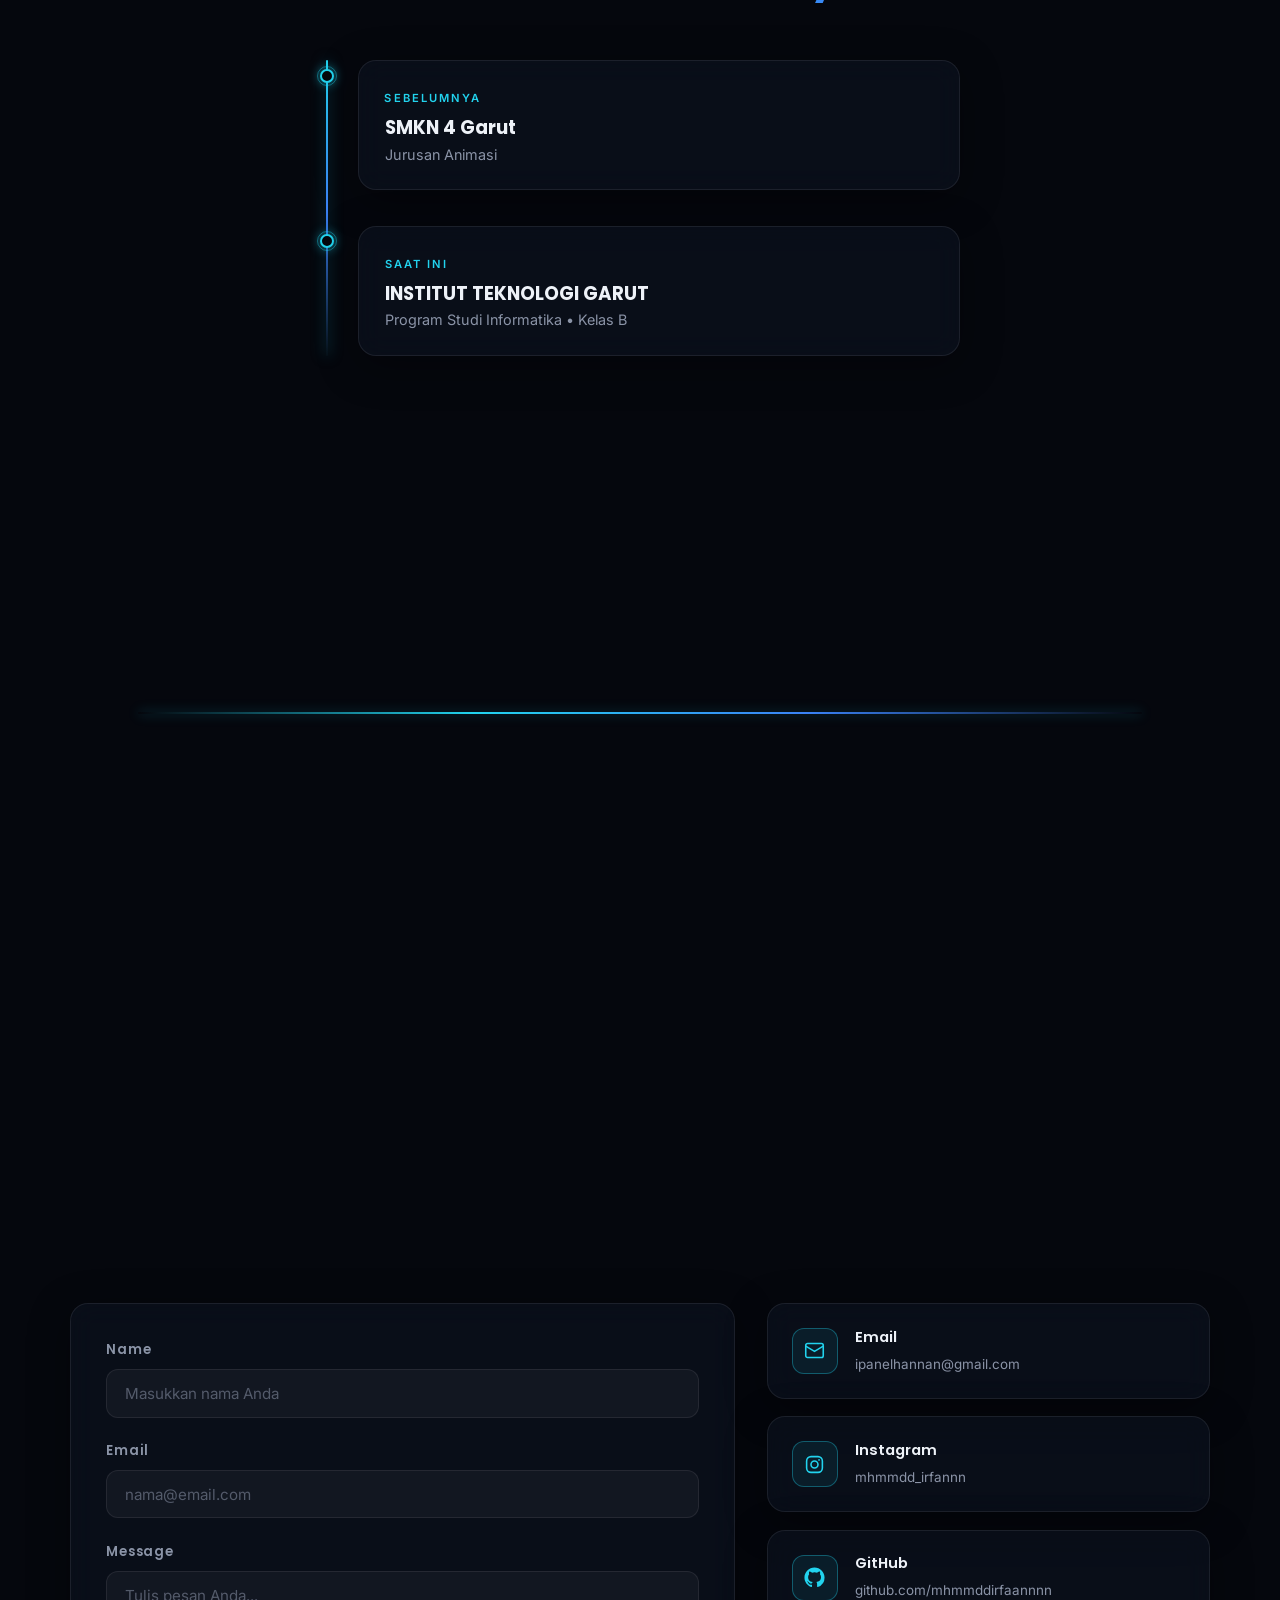
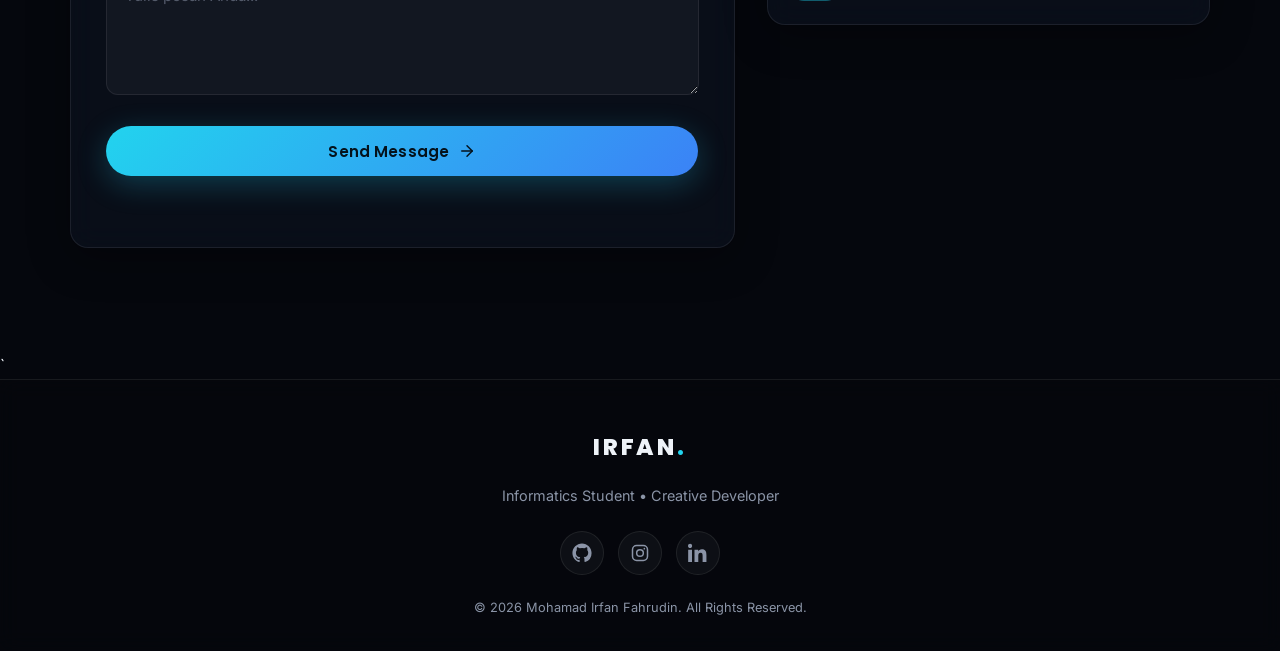
==== commit 8aa96a43: "Update portfolio" ====
--- a/index.html
+++ b/index.html
@@ -505,7 +505,7 @@
               </span>
               <span class="contact-card__text">
                 <strong>GitHub</strong>
-                <span>github.com/yourusername</span>
+                <span>github.com/mhmmddirfaannnn</span>
               </span>
             </a>
           </div>
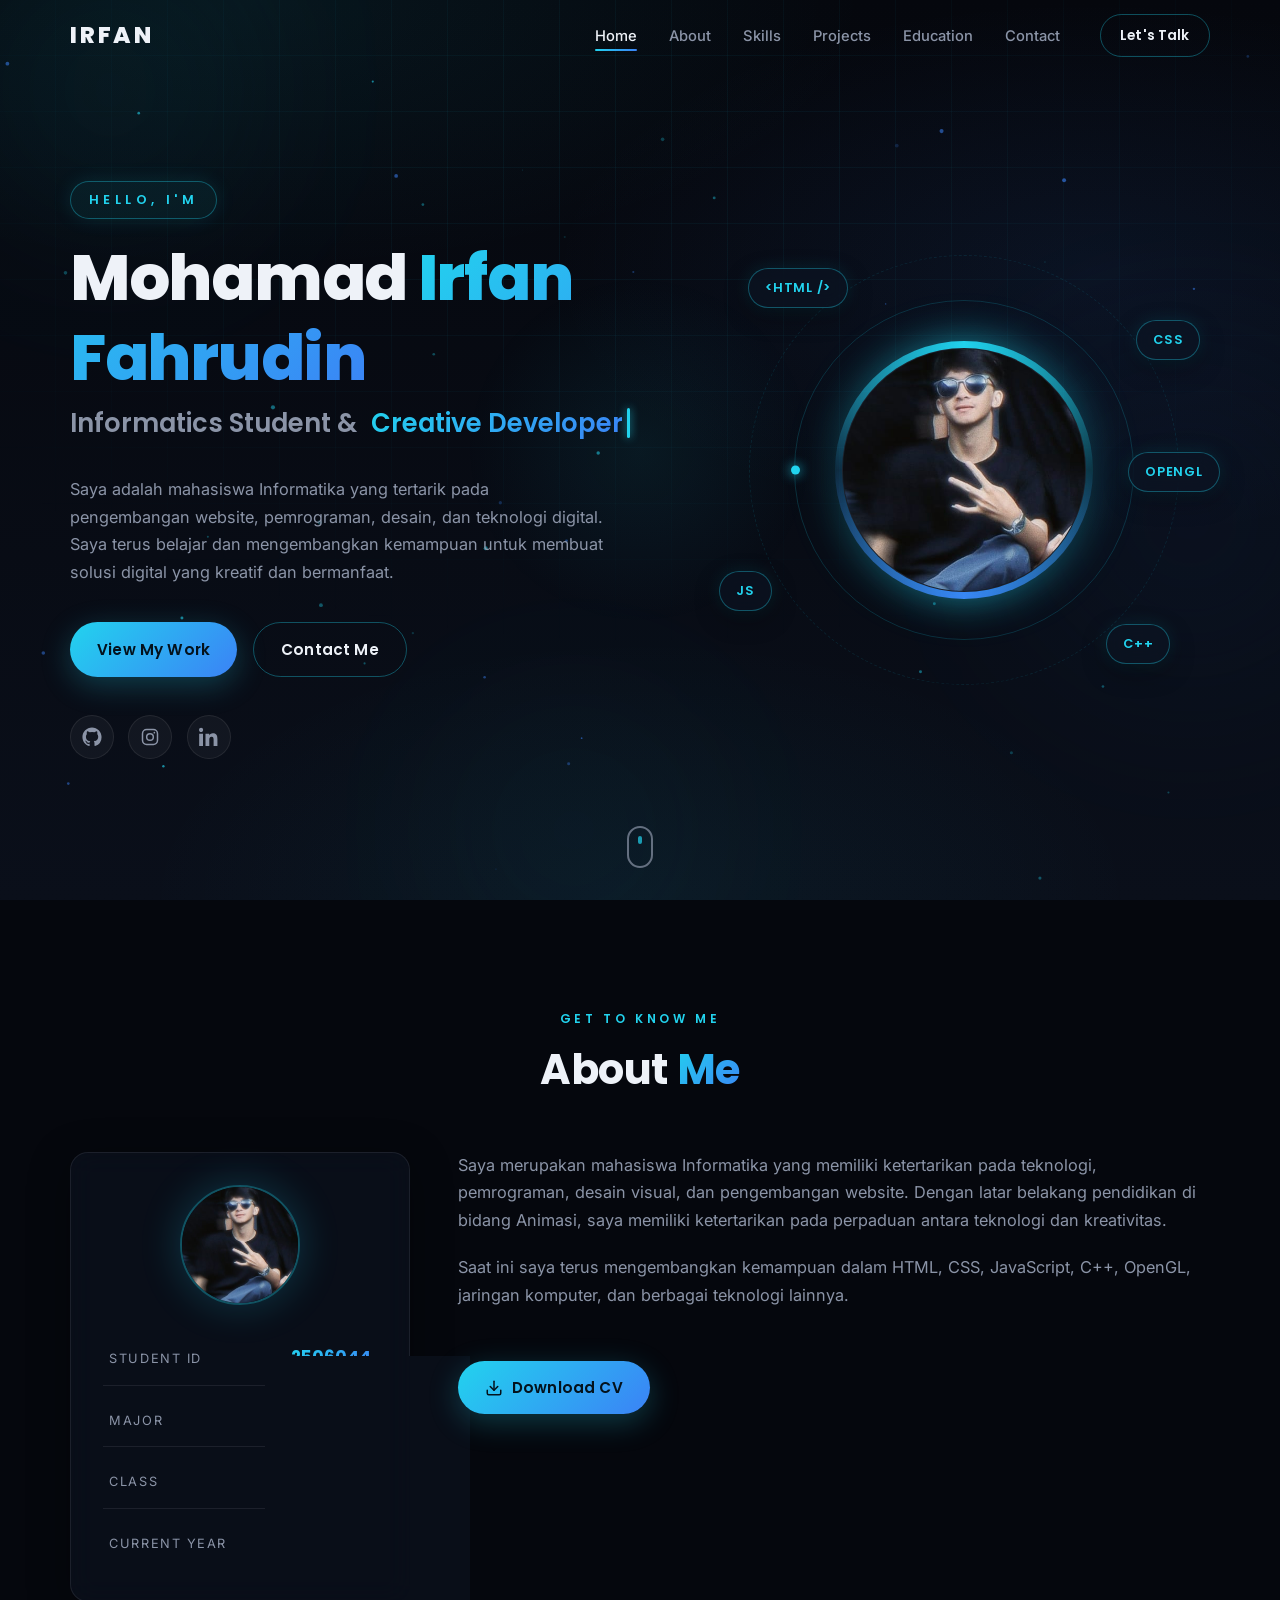
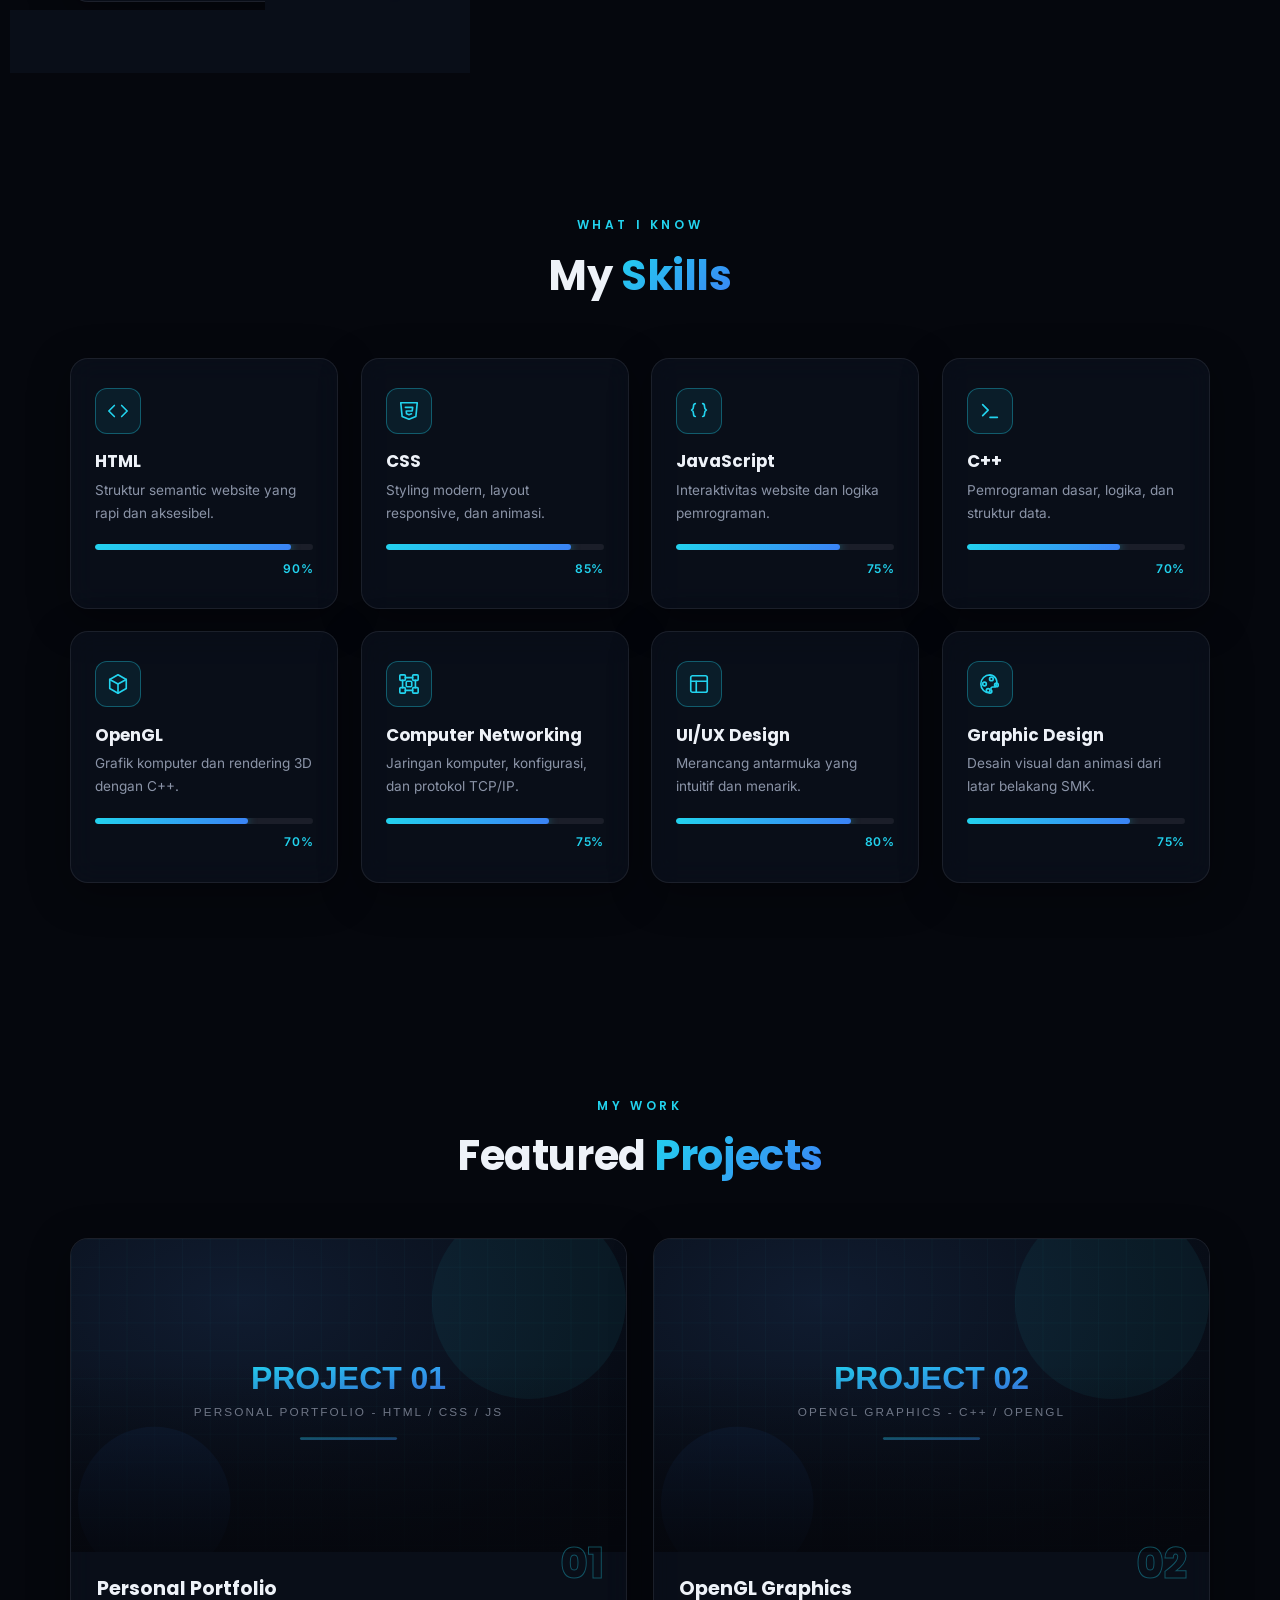
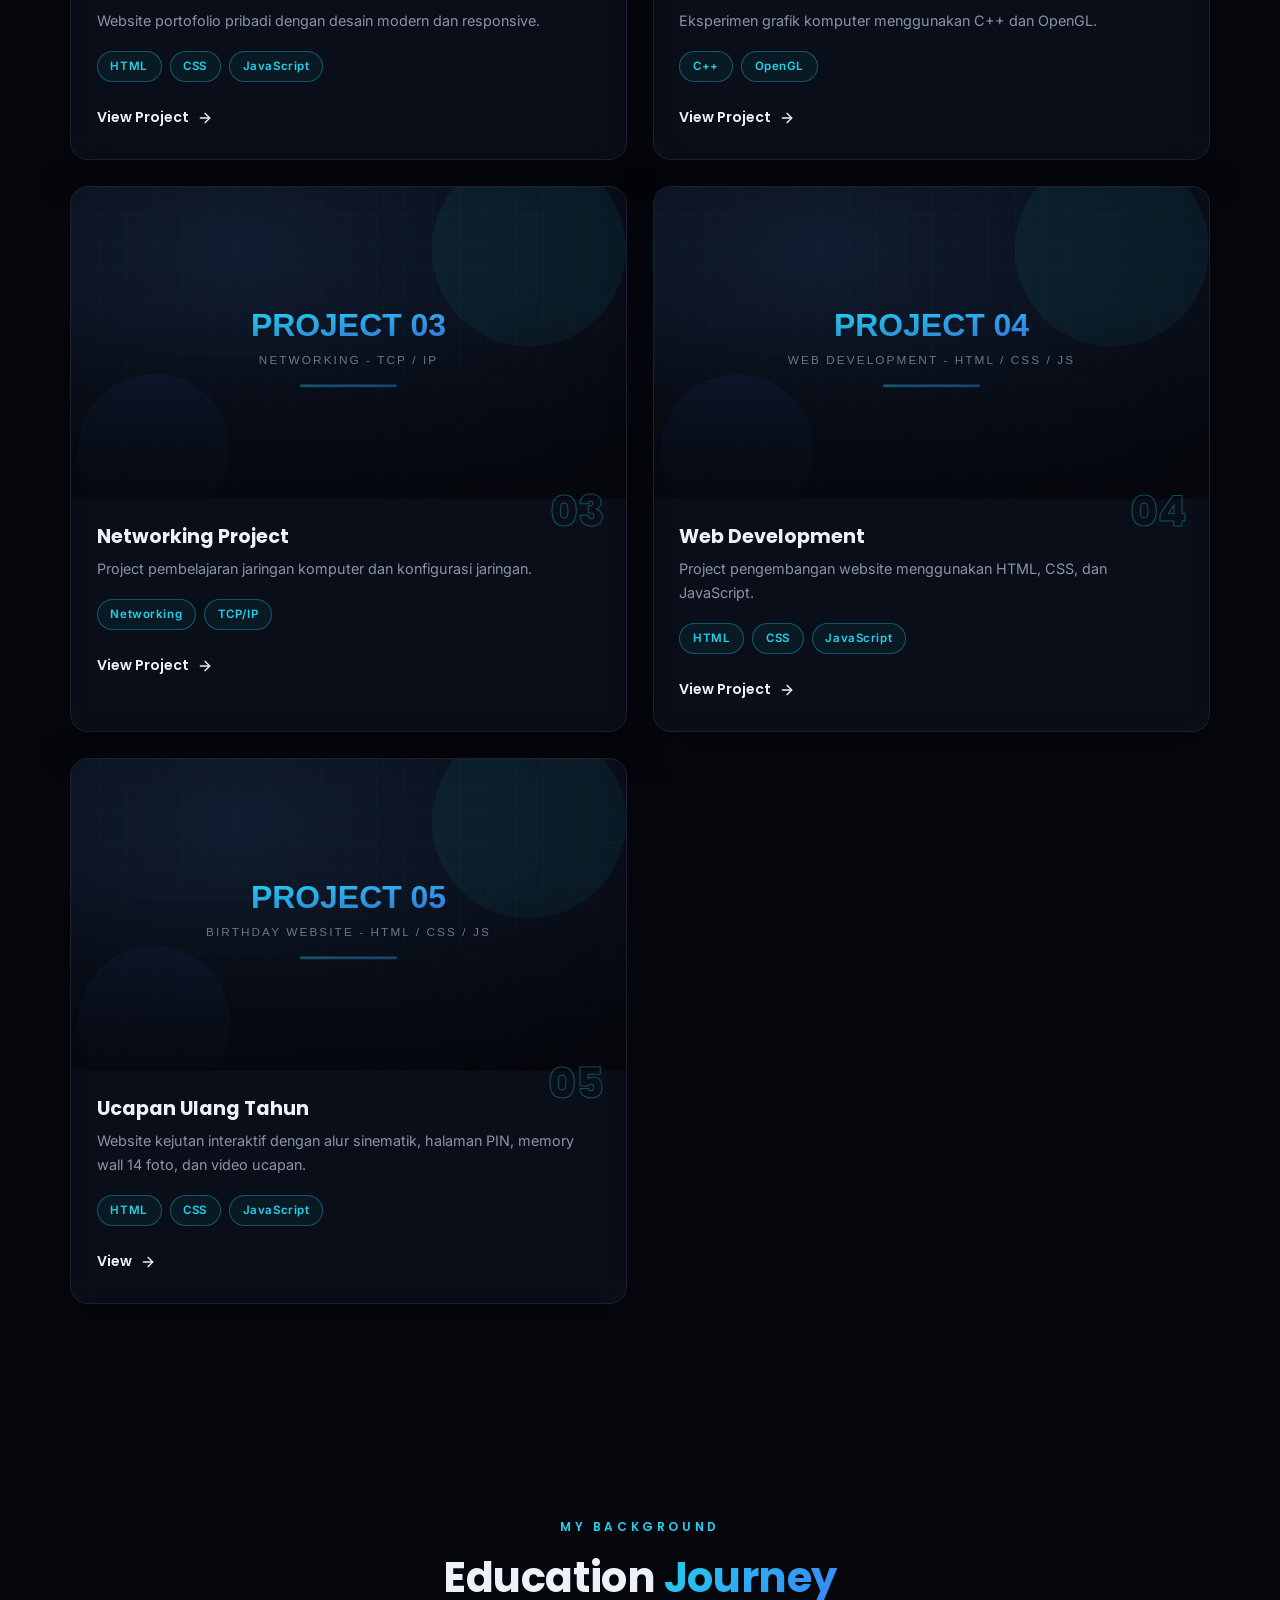
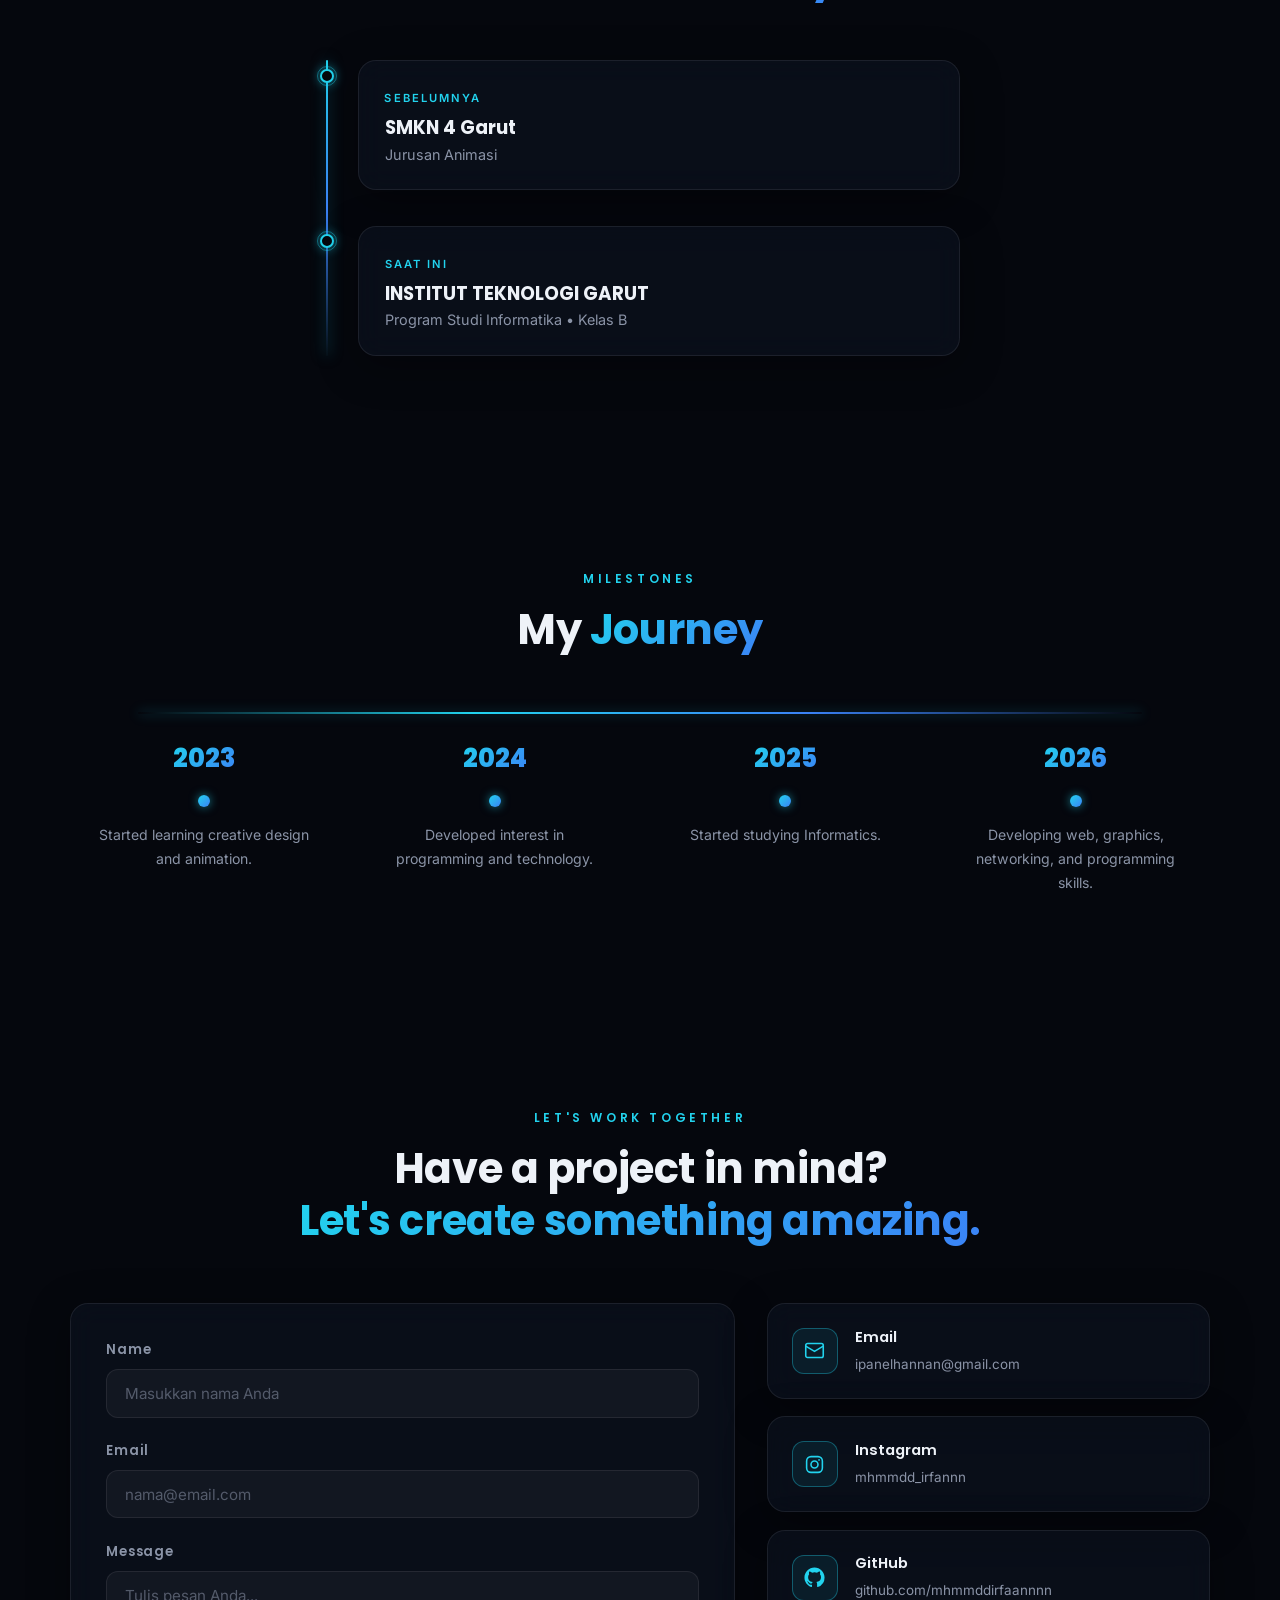
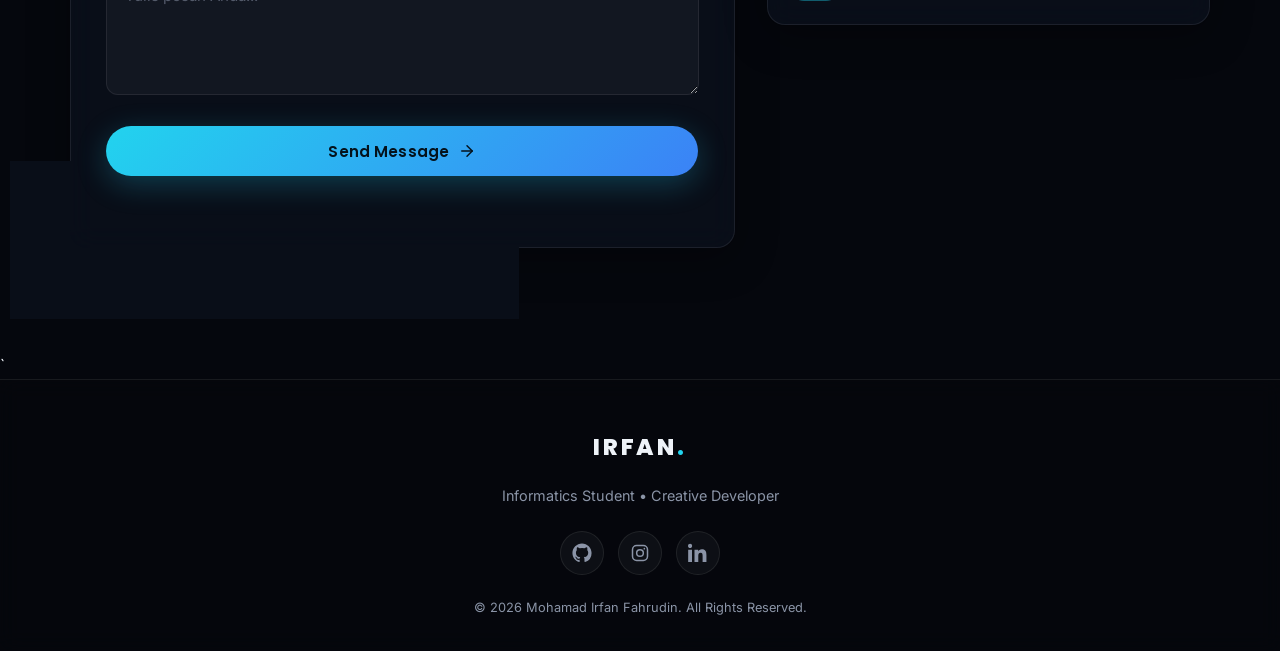
==== commit db0d2dc8: "Update portfolio dan tambah project ucapan ulang tahun" ====
--- a/index.html
+++ b/index.html
@@ -302,36 +302,13 @@
               </a>
             </div>
           </article>
-          
-          <!-- PROJECT 02: HEART ANIMATION -->
-          <article class="project-card glass" data-reveal data-reveal-delay="0.08">
-            <div class="project-card__img">
-              <img src="assets/Heart.png" alt="Preview project Heart Animation" loading="lazy" />
-            </div>
-            <div class="project-card__body">
-              <span class="project-card__number">02</span>
-              <h3>Heart Animation</h3>
-              <p>Animasi berbentuk hati yang dibuat menggunakan HTML, CSS, dan JavaScript.</p>
-              <div class="project-card__tags">
-                <span>HTML</span><span>CSS</span><span>JavaScript</span>
-              </div>
-              <a href="https://mhmmddirfaannnn.github.io/love-animation/" target="_blank" rel="noopener noreferrer" class="project-card__link">
-                Live Demo
-                <svg viewBox="0 0 24 24" fill="none" stroke="currentColor" stroke-width="2" stroke-linecap="round" stroke-linejoin="round" aria-hidden="true"><line x1="5" y1="12" x2="19" y2="12"/><polyline points="12 5 19 12 12 19"/></svg>
-              </a>
-              <a href="https://github.com/mhmmddirfaannnn/love-animation" target="_blank" rel="noopener noreferrer" class="project-card__link">
-                Source Code
-                <svg viewBox="0 0 24 24" fill="none" stroke="currentColor" stroke-width="2" stroke-linecap="round" stroke-linejoin="round" aria-hidden="true"><line x1="5" y1="12" x2="19" y2="12"/><polyline points="12 5 19 12 12 19"/></svg>
-              </a>
-            </div>
-          </article>
 
           <article class="project-card glass" data-reveal data-reveal-delay="0.16">
             <div class="project-card__img">
               <img src="assets/project2.svg" alt="Preview project OpenGL Graphics" loading="lazy" />
             </div>
             <div class="project-card__body">
-              <span class="project-card__number">03</span>
+              <span class="project-card__number">02</span>
               <h3>OpenGL Graphics</h3>
               <p>Eksperimen grafik komputer menggunakan C++ dan OpenGL.</p>
               <div class="project-card__tags">
@@ -349,7 +326,7 @@
               <img src="assets/project3.svg" alt="Preview project Networking Project" loading="lazy" />
             </div>
             <div class="project-card__body">
-              <span class="project-card__number">04</span>
+              <span class="project-card__number">03</span>
               <h3>Networking Project</h3>
               <p>Project pembelajaran jaringan komputer dan konfigurasi jaringan.</p>
               <div class="project-card__tags">
@@ -367,7 +344,7 @@
               <img src="assets/project4.svg" alt="Preview project Web Development" loading="lazy" />
             </div>
             <div class="project-card__body">
-              <span class="project-card__number">05</span>
+              <span class="project-card__number">04</span>
               <h3>Web Development</h3>
               <p>Project pengembangan website menggunakan HTML, CSS, dan JavaScript.</p>
               <div class="project-card__tags">
@@ -375,6 +352,28 @@
               </div>
               <a href="https://github.com/" target="_blank" rel="noopener noreferrer" class="project-card__link">
                 View Project
+                <svg viewBox="0 0 24 24" fill="none" stroke="currentColor" stroke-width="2" stroke-linecap="round" stroke-linejoin="round" aria-hidden="true"><line x1="5" y1="12" x2="19" y2="12"/><polyline points="12 5 19 12 12 19"/></svg>
+              </a>
+            </div>
+          </article>
+
+          <!-- PROJECT 05: BIRTHDAY WEBSITE (projects/ucapan-ulang-tahun) -->
+          <article class="project-card glass" data-reveal data-reveal-delay="0.32">
+            <div class="project-card__img">
+              <!-- Placeholder preview (pola sama dengan placeholder project lain).
+                   GANTI nanti dengan gambar preview asli jika sudah tersedia. -->
+              <img src="data:image/svg+xml,<svg xmlns='http://www.w3.org/2000/svg' width='800' height='450' viewBox='0 0 800 450'><defs><radialGradient id='bg' cx='30%25' cy='20%25' r='100%25'><stop offset='0%25' stop-color='%23101c30'/><stop offset='100%25' stop-color='%2305070d'/></radialGradient><linearGradient id='ac' x1='0' y1='0' x2='1' y2='1'><stop offset='0%25' stop-color='%2322d3ee'/><stop offset='100%25' stop-color='%233b82f6'/></linearGradient><pattern id='grid' width='40' height='40' patternUnits='userSpaceOnUse'><path d='M40 0H0V40' fill='none' stroke='rgba(34,211,238,0.08)' stroke-width='1'/></pattern></defs><rect width='800' height='450' fill='url(%23bg)'/><rect width='800' height='450' fill='url(%23grid)'/><circle cx='660' cy='90' r='140' fill='rgba(34,211,238,0.06)'/><circle cx='120' cy='380' r='110' fill='rgba(59,130,246,0.08)'/><g font-family='Arial, sans-serif' text-anchor='middle'><text x='400' y='215' font-size='46' font-weight='bold' fill='url(%23ac)'>PROJECT 05</text><text x='400' y='255' font-size='17' fill='%238b94a7' letter-spacing='3'>BIRTHDAY WEBSITE - HTML / CSS / JS</text><rect x='330' y='285' width='140' height='4' rx='2' fill='url(%23ac)' opacity='0.6'/></g></svg>" alt="Preview project Ucapan Ulang Tahun" loading="lazy" />
+            </div>
+            <div class="project-card__body">
+              <span class="project-card__number">05</span>
+              <h3>Ucapan Ulang Tahun</h3>
+              <p>Website kejutan interaktif dengan alur sinematik, halaman PIN, memory wall 14 foto, dan video ucapan.</p>
+              <div class="project-card__tags">
+                <span>HTML</span><span>CSS</span><span>JavaScript</span>
+              </div>
+              <!-- Link relatif: membuka website ucapan ulang tahun dari folder projects/ -->
+              <a href="projects/ucapan-ulang-tahun/index.html" target="_blank" rel="noopener noreferrer" class="project-card__link">
+                View
                 <svg viewBox="0 0 24 24" fill="none" stroke="currentColor" stroke-width="2" stroke-linecap="round" stroke-linejoin="round" aria-hidden="true"><line x1="5" y1="12" x2="19" y2="12"/><polyline points="12 5 19 12 12 19"/></svg>
               </a>
             </div>
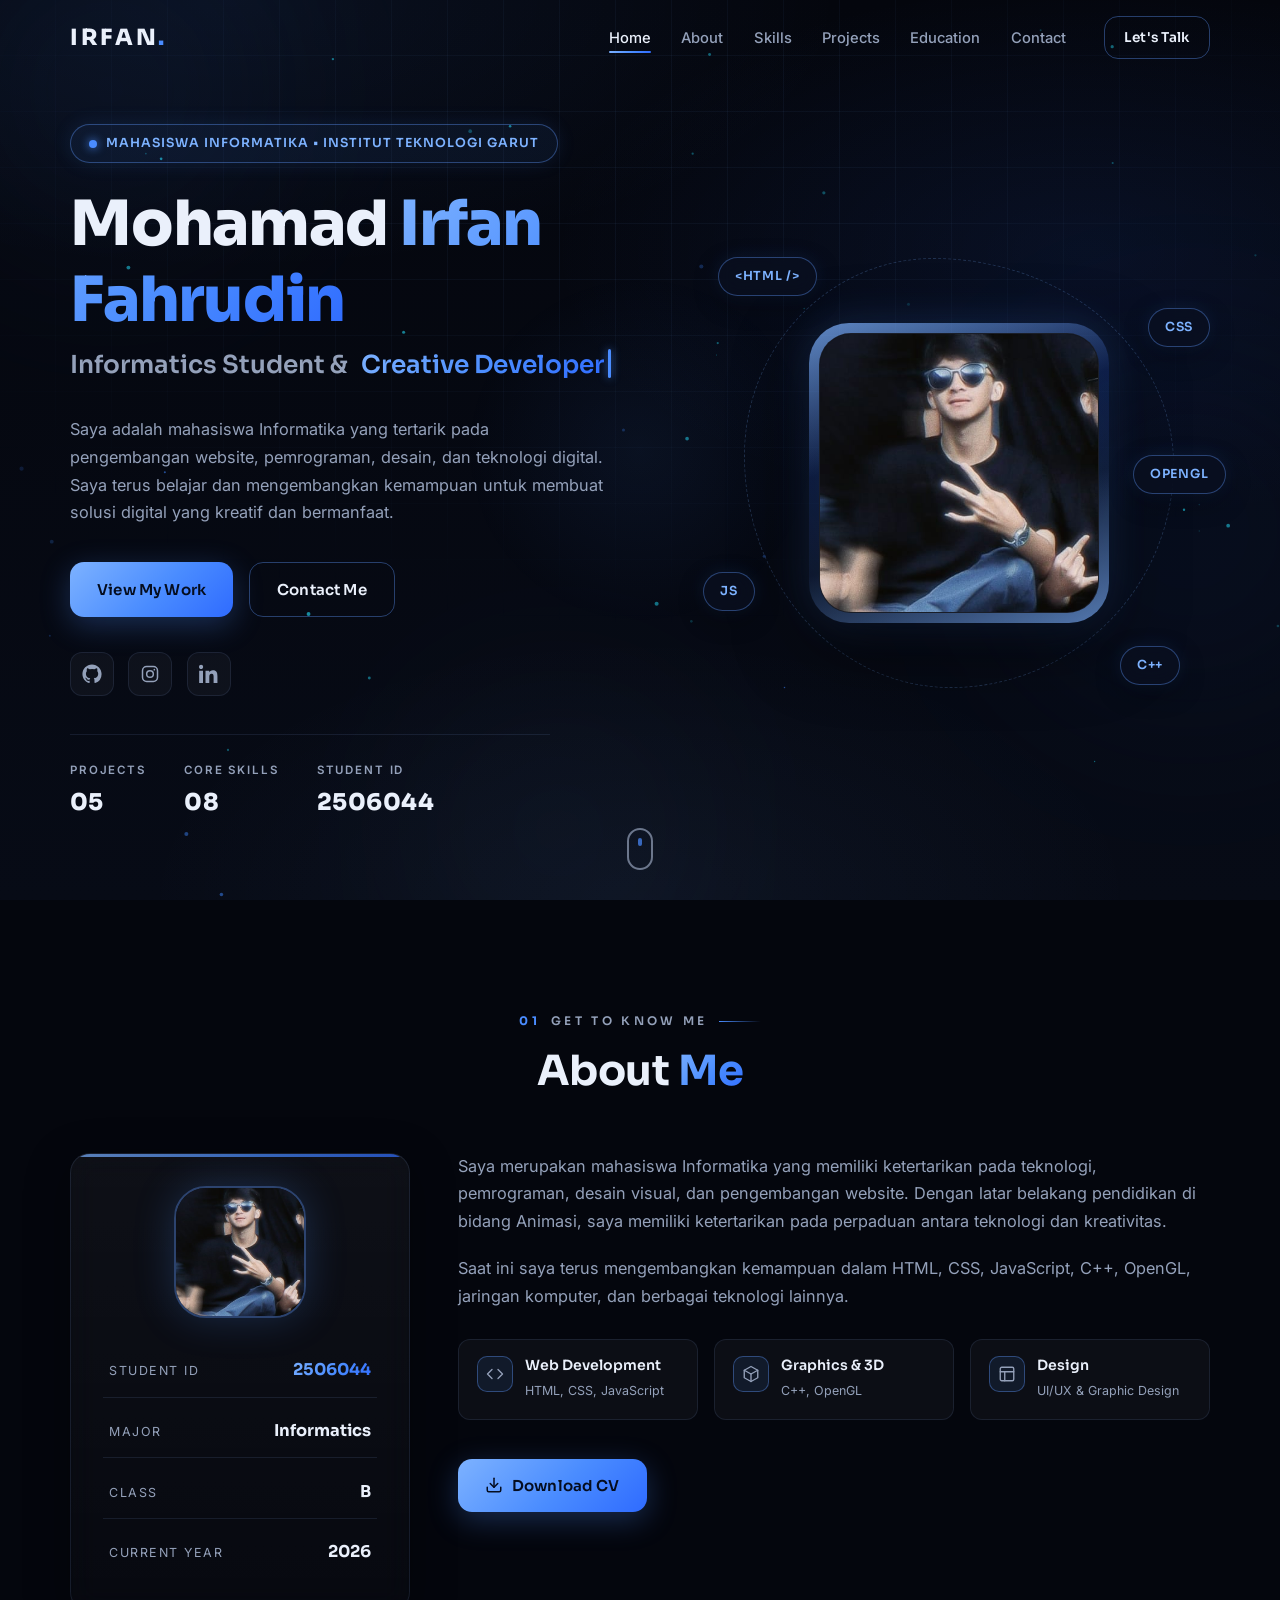
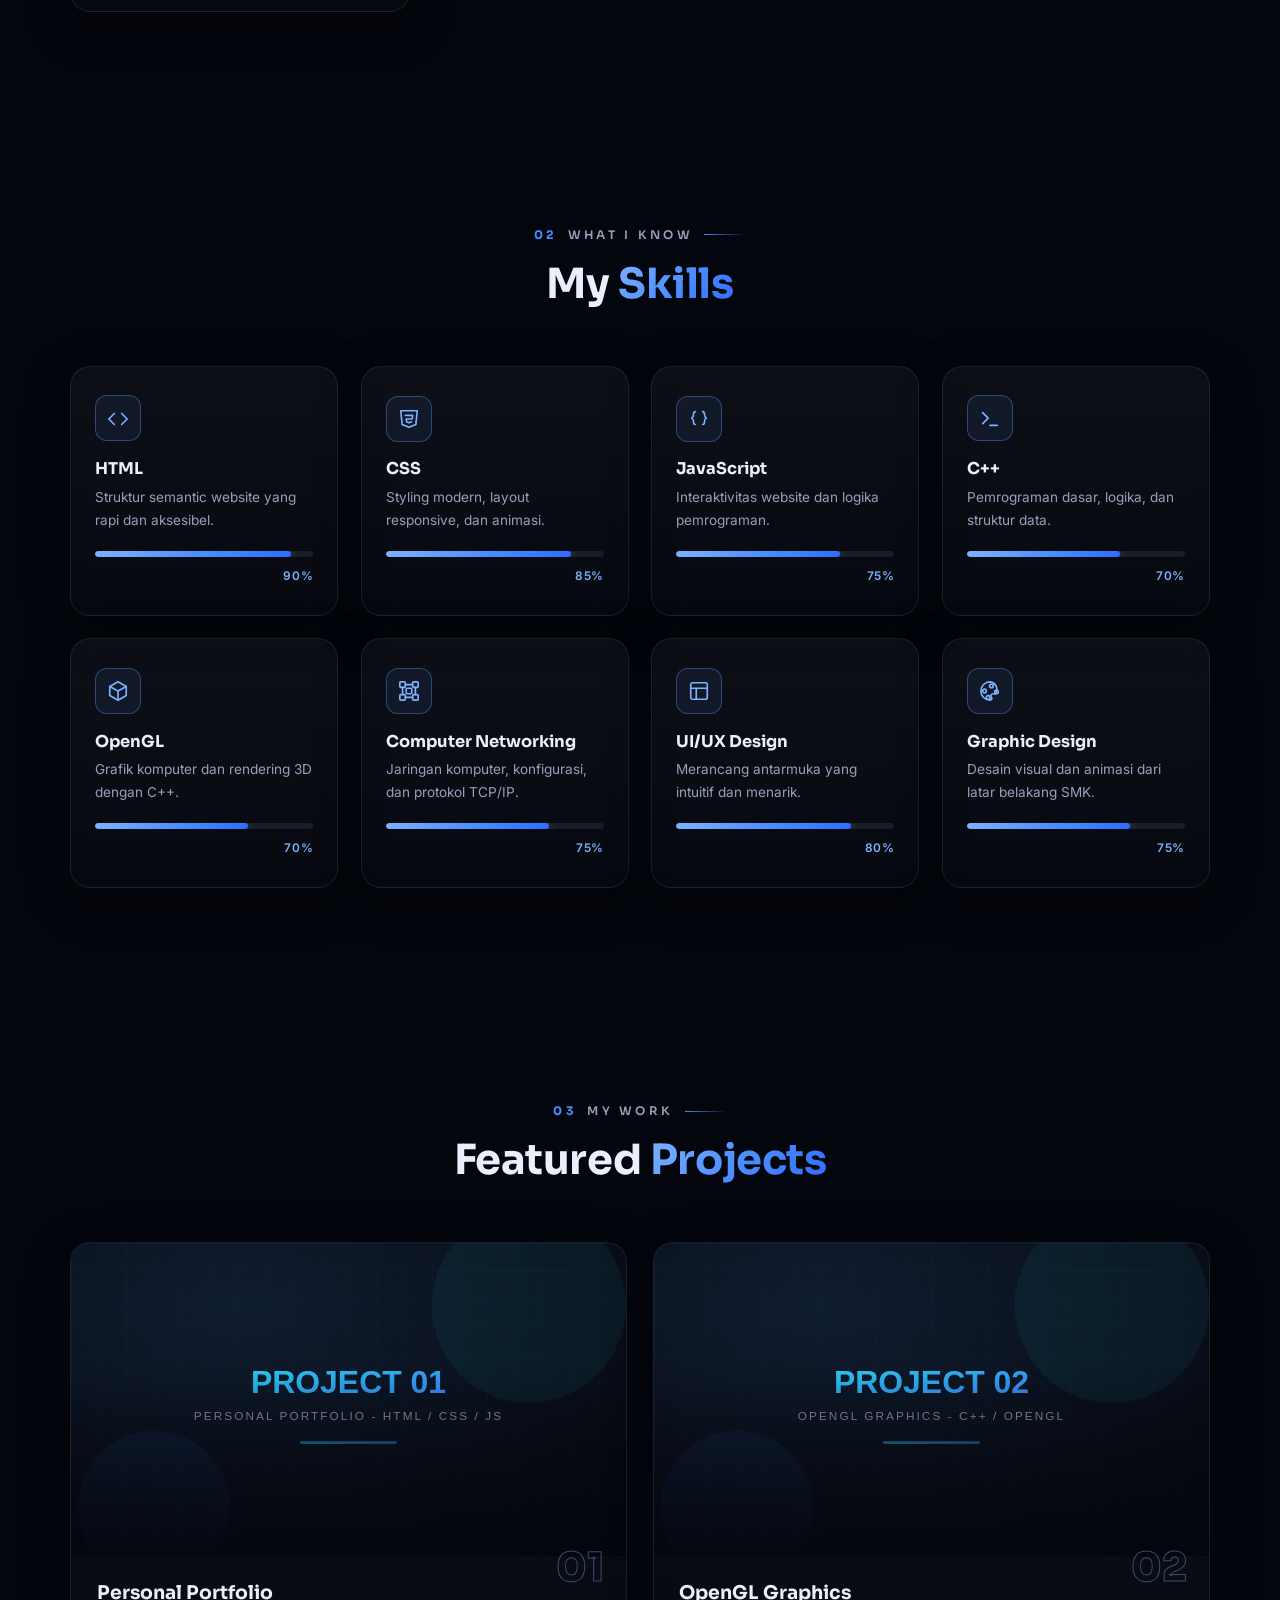
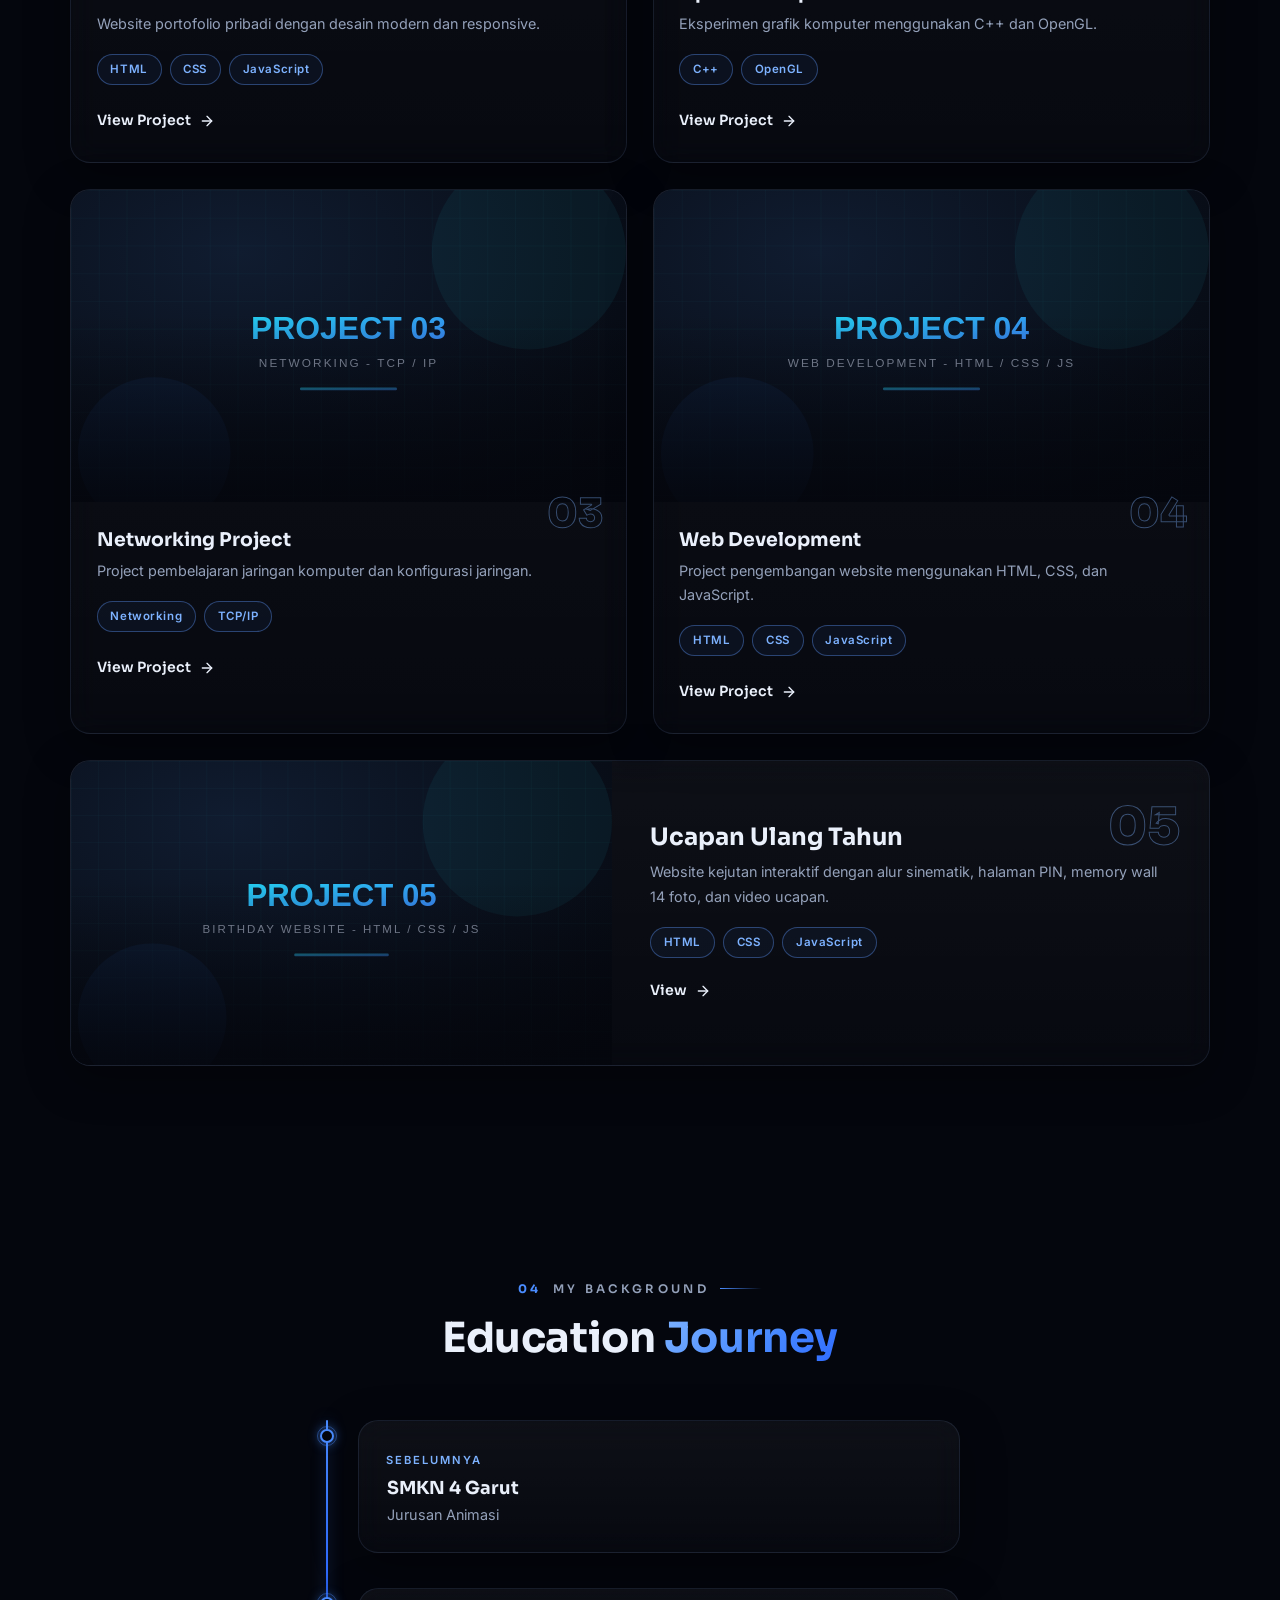
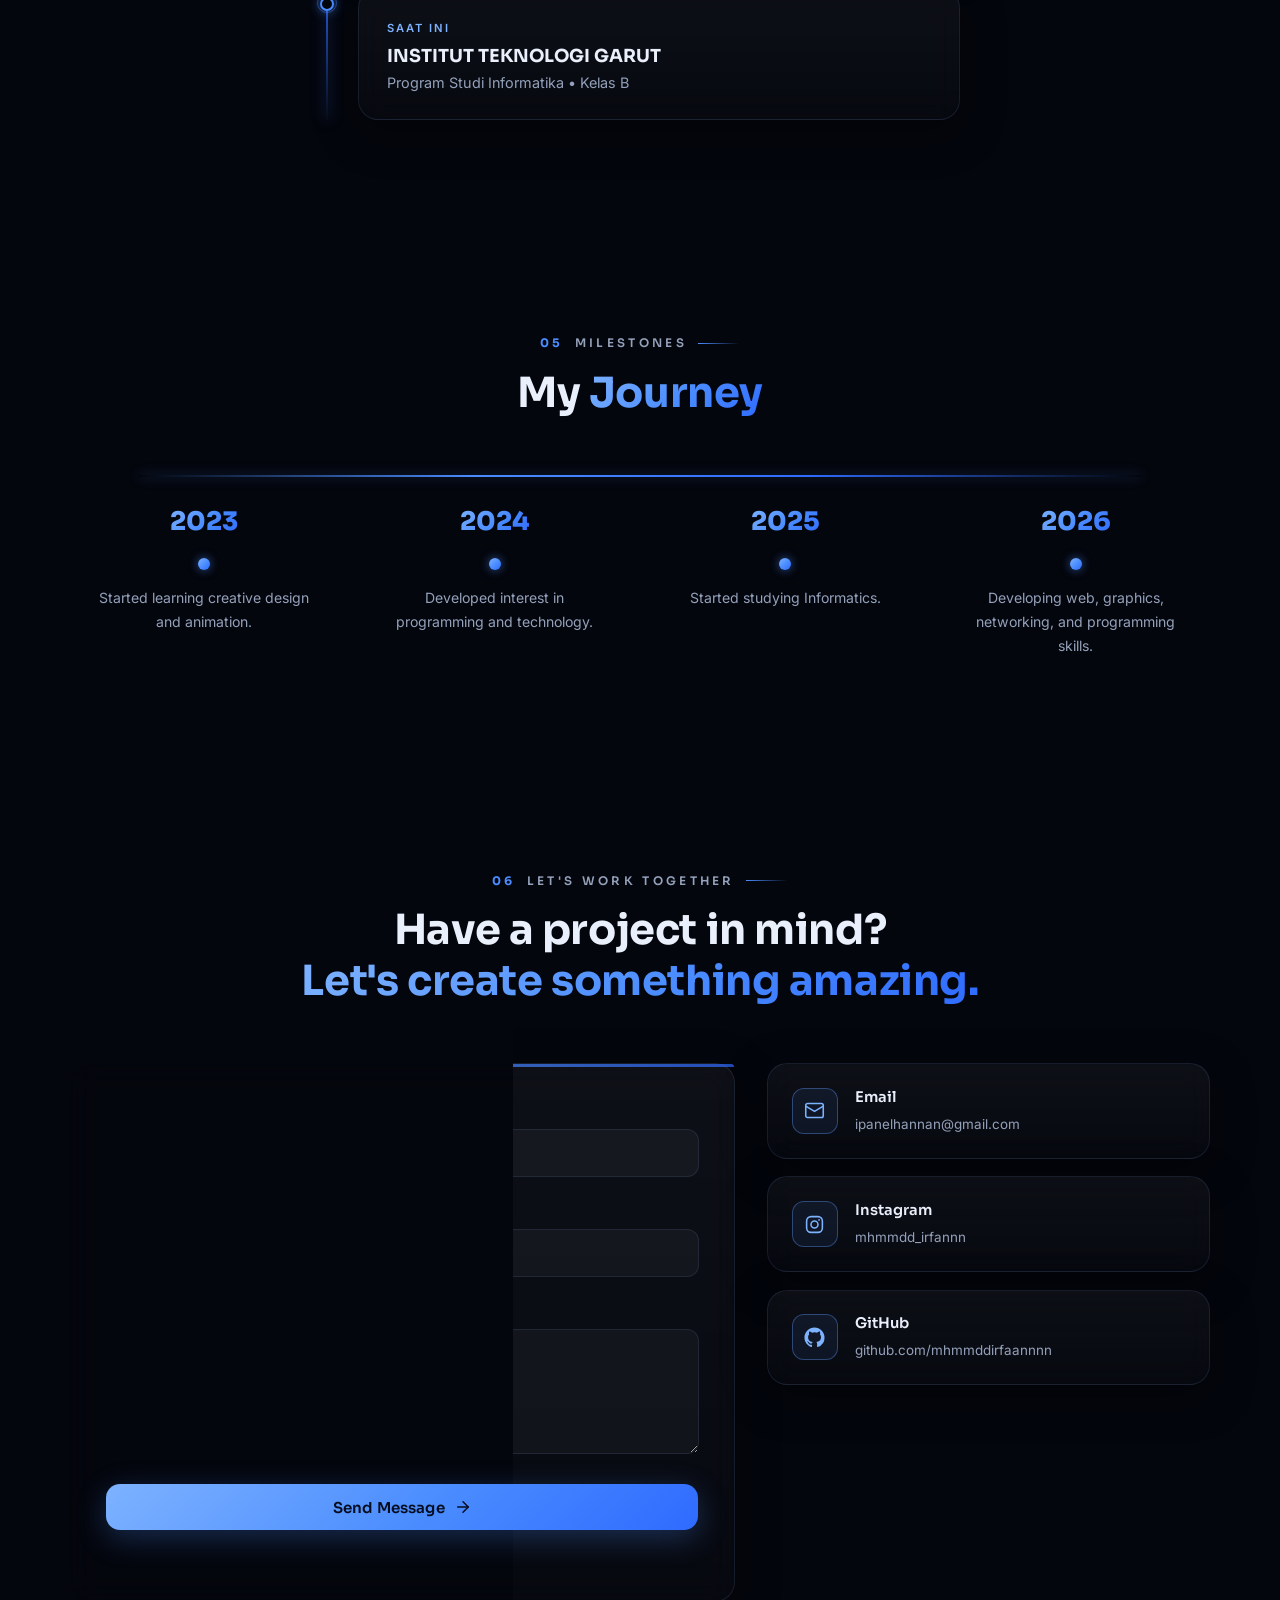
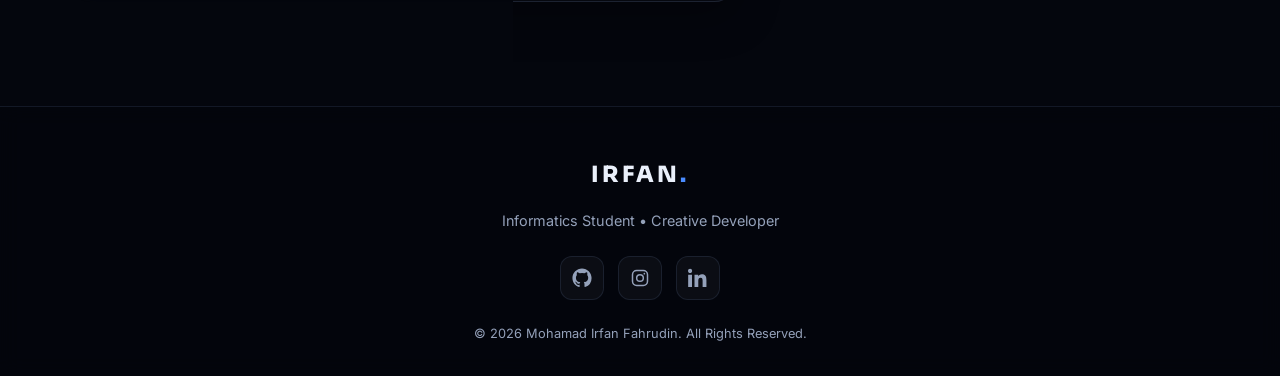
==== commit 817a2045: "backup sebelum redesign" ====
--- a/index.html
+++ b/index.html
@@ -4,16 +4,16 @@
   <meta charset="UTF-8" />
   <meta name="viewport" content="width=device-width, initial-scale=1.0" />
   <meta name="description" content="Portofolio Mohamad Irfan Fahrudin — Mahasiswa Informatika & Creative Developer." />
-  <meta name="theme-color" content="#05070d" />
+  <meta name="theme-color" content="#04060d" />
   <title>Mohamad Irfan Fahrudin — Informatics Student &amp; Creative Developer</title>
 
-  <!-- Google Fonts: Poppins (heading) + Inter (body) -->
+  <!-- Google Fonts: Sora (display) + Inter (body) -->
   <link rel="preconnect" href="https://fonts.googleapis.com" />
   <link rel="preconnect" href="https://fonts.gstatic.com" crossorigin />
-  <link href="https://fonts.googleapis.com/css2?family=Poppins:wght@400;500;600;700;800&family=Inter:wght@300;400;500;600&display=swap" rel="stylesheet" />
+  <link href="https://fonts.googleapis.com/css2?family=Sora:wght@400;500;600;700;800&family=Inter:wght@300;400;500;600&display=swap" rel="stylesheet" />
 
   <link rel="stylesheet" href="style.css" />
-  <link rel="icon" href="data:image/svg+xml,<svg xmlns='http://www.w3.org/2000/svg' viewBox='0 0 100 100'><rect width='100' height='100' rx='22' fill='%2305070d'/><text x='50' y='68' font-size='52' text-anchor='middle' fill='%2322d3ee' font-family='Arial' font-weight='bold'>I</text></svg>" />
+  <link rel="icon" href="data:image/svg+xml,<svg xmlns='http://www.w3.org/2000/svg' viewBox='0 0 100 100'><rect width='100' height='100' rx='22' fill='%2304060d'/><text x='50' y='68' font-size='52' text-anchor='middle' fill='%234a8cff' font-family='Arial' font-weight='bold'>I</text></svg>" />
 </head>
 <body>
 
@@ -23,7 +23,7 @@
   <!-- ===== Custom cursor glow ===== -->
   <div class="cursor-glow" id="cursor-glow" aria-hidden="true"></div>
 
-  <!-- ===== Futuristic background layers ===== -->
+  <!-- ===== Background dekoratif (halus, tidak mengganggu konten) ===== -->
   <div class="bg-layer" aria-hidden="true">
     <div class="bg-grid"></div>
     <div class="bg-orb bg-orb--1"></div>
@@ -35,7 +35,7 @@
   <!-- ===== NAVBAR ===== -->
   <header class="navbar" id="navbar">
     <nav class="container nav" aria-label="Navigasi utama">
-      <a href="#home" class="logo">IRFAN<span class="logo-dot"></span></a>
+      <a href="#home" class="logo">IRFAN<span class="logo-dot">.</span></a>
 
       <ul class="nav-menu" id="nav-menu">
         <li><a href="#home" class="nav-link active">Home</a></li>
@@ -62,7 +62,10 @@
 
         <!-- Kiri: teks -->
         <div class="hero__text">
-          <span class="hero__eyebrow" data-reveal>Hello, I'm</span>
+          <span class="hero__badge" data-reveal>
+            <span class="hero__badge-dot" aria-hidden="true"></span>
+            Mahasiswa Informatika &bull; Institut Teknologi Garut
+          </span>
 
           <h1 class="hero__name" data-reveal data-reveal-delay="0.08">
             Mohamad <span class="gradient-text">Irfan Fahrudin</span>
@@ -86,7 +89,7 @@
 
           <div class="hero__socials" data-reveal data-reveal-delay="0.4">
             <!-- GitHub -->
-            <a href="https://github.com/" target="_blank" rel="noopener noreferrer" class="social-link" aria-label="GitHub">
+            <a href="https://github.com/mhmmddirfaannnn" target="_blank" rel="noopener noreferrer" class="social-link" aria-label="GitHub">
               <svg viewBox="0 0 24 24" fill="currentColor" aria-hidden="true"><path d="M12 .5C5.65.5.5 5.65.5 12c0 5.08 3.29 9.39 7.86 10.91.58.11.79-.25.79-.55v-2.15c-3.2.7-3.87-1.36-3.87-1.36-.52-1.33-1.28-1.68-1.28-1.68-1.05-.72.08-.7.08-.7 1.16.08 1.77 1.19 1.77 1.19 1.03 1.77 2.7 1.26 3.36.96.1-.75.4-1.26.73-1.55-2.55-.29-5.23-1.28-5.23-5.68 0-1.26.45-2.28 1.19-3.09-.12-.29-.51-1.46.11-3.05 0 0 .97-.31 3.17 1.18a11 11 0 0 1 5.78 0c2.2-1.49 3.17-1.18 3.17-1.18.62 1.59.23 2.76.11 3.05.74.81 1.19 1.83 1.19 3.09 0 4.41-2.69 5.38-5.25 5.66.41.36.78 1.05.78 2.13v3.16c0 .3.21.67.8.55A11.51 11.51 0 0 0 23.5 12C23.5 5.65 18.35.5 12 .5Z"/></svg>
             </a>
             <!-- Instagram -->
@@ -98,16 +101,30 @@
               <svg viewBox="0 0 24 24" fill="currentColor" aria-hidden="true"><path d="M4.98 3.5C4.98 4.88 3.87 6 2.5 6S0 4.88 0 3.5 1.12 1 2.5 1s2.48 1.12 2.48 2.5ZM.2 8h4.6v14.8H.2V8Zm7.6 0h4.4v2h.06c.61-1.16 2.11-2.38 4.35-2.38 4.65 0 5.51 3.06 5.51 7.04v8.14h-4.6v-7.22c0-1.72-.03-3.94-2.4-3.94-2.4 0-2.77 1.88-2.77 3.82v7.34H7.8V8Z"/></svg>
             </a>
           </div>
-        </div>
-
-        <!-- Kanan: visual profil futuristik -->
-        <div class="hero__visual" id="hero-visual" aria-hidden="true">
-          <div class="orbit orbit--1"><span class="orbit-dot"></span></div>
-          <div class="orbit orbit--2"></div>
-
-          <div class="profile-ring parallax" data-depth="14">
-            <div class="profile-circle">
-              <!-- GANTI: foto profil. Ganti src ke assets/profile.jpg -->
+
+          <dl class="hero__stats" data-reveal data-reveal-delay="0.48">
+            <div class="hero__stat">
+              <dt class="hero__stat-label">Projects</dt>
+              <dd class="hero__stat-value">05</dd>
+            </div>
+            <div class="hero__stat">
+              <dt class="hero__stat-label">Core Skills</dt>
+              <dd class="hero__stat-value">08</dd>
+            </div>
+            <div class="hero__stat">
+              <dt class="hero__stat-label">Student ID</dt>
+              <dd class="hero__stat-value">2506044</dd>
+            </div>
+          </dl>
+        </div>
+
+        <!-- Kanan: foto profil dengan frame modern -->
+        <div class="hero__visual" id="hero-visual" aria-hidden="false">
+          <div class="hero__ring" aria-hidden="true"></div>
+
+          <div class="hero__photo parallax" data-depth="10" data-reveal="zoom">
+            <div class="hero__photo-frame">
+              <!-- Foto profil milik sendiri — jangan diganti -->
               <img src="assets/foto irfan.jpeg" alt="Foto profil Mohamad Irfan Fahrudin" />
             </div>
           </div>
@@ -129,16 +146,17 @@
     <section id="about" class="section">
       <div class="container">
         <div class="section-head" data-reveal>
-          <span class="section-eyebrow">Get To Know Me</span>
+          <span class="section-eyebrow"><span class="section-eyebrow__num">01</span> Get To Know Me</span>
           <h2 class="section-title">About <span class="gradient-text">Me</span></h2>
         </div>
 
         <div class="about__grid">
-          <!-- Kiri: card statistik -->
-          <aside class="about-card glass" data-reveal="left">
+          <!-- Kiri: foto + info card -->
+          <aside class="about-card" data-reveal="left">
             <div class="about-card__avatar">
-              <img src="assets/foto irfan.jpeg" alt="Foto profil" />
-            </div>
+              <img src="assets/foto irfan.jpeg" alt="Foto profil Mohamad Irfan Fahrudin" />
+            </div>
+
             <dl class="about-stats">
               <div class="about-stat">
                 <dt class="about-stat__label">Student ID</dt>
@@ -171,6 +189,37 @@
               Saat ini saya terus mengembangkan kemampuan dalam HTML, CSS, JavaScript, C++,
               OpenGL, jaringan komputer, dan berbagai teknologi lainnya.
             </p>
+
+            <div class="about__highlights">
+              <div class="about-highlight">
+                <span class="about-highlight__icon" aria-hidden="true">
+                  <svg viewBox="0 0 24 24" fill="none" stroke="currentColor" stroke-width="1.8" stroke-linecap="round" stroke-linejoin="round"><polyline points="16 18 22 12 16 6"/><polyline points="8 6 2 12 8 18"/></svg>
+                </span>
+                <div>
+                  <strong>Web Development</strong>
+                  <span>HTML, CSS, JavaScript</span>
+                </div>
+              </div>
+              <div class="about-highlight">
+                <span class="about-highlight__icon" aria-hidden="true">
+                  <svg viewBox="0 0 24 24" fill="none" stroke="currentColor" stroke-width="1.8" stroke-linecap="round" stroke-linejoin="round"><path d="M12 2 3 7v10l9 5 9-5V7l-9-5Z"/><path d="M12 22V12"/><path d="m3 7 9 5 9-5"/></svg>
+                </span>
+                <div>
+                  <strong>Graphics &amp; 3D</strong>
+                  <span>C++, OpenGL</span>
+                </div>
+              </div>
+              <div class="about-highlight">
+                <span class="about-highlight__icon" aria-hidden="true">
+                  <svg viewBox="0 0 24 24" fill="none" stroke="currentColor" stroke-width="1.8" stroke-linecap="round" stroke-linejoin="round"><rect x="3" y="3" width="18" height="18" rx="2"/><path d="M3 9h18"/><path d="M9 21V9"/></svg>
+                </span>
+                <div>
+                  <strong>Design</strong>
+                  <span>UI/UX &amp; Graphic Design</span>
+                </div>
+              </div>
+            </div>
+
             <a href="assets/cv.pdf" download class="btn btn--primary magnetic mt-2">
               <svg viewBox="0 0 24 24" fill="none" stroke="currentColor" stroke-width="2" stroke-linecap="round" stroke-linejoin="round" aria-hidden="true" class="btn-icon"><path d="M21 15v4a2 2 0 0 1-2 2H5a2 2 0 0 1-2-2v-4"/><polyline points="7 10 12 15 17 10"/><line x1="12" y1="15" x2="12" y2="3"/></svg>
               Download CV
@@ -184,13 +233,13 @@
     <section id="skills" class="section">
       <div class="container">
         <div class="section-head" data-reveal>
-          <span class="section-eyebrow">What I Know</span>
+          <span class="section-eyebrow"><span class="section-eyebrow__num">02</span> What I Know</span>
           <h2 class="section-title">My <span class="gradient-text">Skills</span></h2>
         </div>
 
         <div class="skills__grid">
 
-          <article class="skill-card glass" data-reveal data-reveal-delay="0">
+          <article class="skill-card" data-reveal data-reveal-delay="0">
             <div class="skill-card__icon">
               <svg viewBox="0 0 24 24" fill="none" stroke="currentColor" stroke-width="1.8" stroke-linecap="round" stroke-linejoin="round" aria-hidden="true"><polyline points="16 18 22 12 16 6"/><polyline points="8 6 2 12 8 18"/></svg>
             </div>
@@ -200,7 +249,7 @@
             <span class="skill-percent">90%</span>
           </article>
 
-          <article class="skill-card glass" data-reveal data-reveal-delay="0.05">
+          <article class="skill-card" data-reveal data-reveal-delay="0.05">
             <div class="skill-card__icon">
               <svg viewBox="0 0 24 24" fill="none" stroke="currentColor" stroke-width="1.8" stroke-linecap="round" stroke-linejoin="round" aria-hidden="true"><path d="M12 3h9l-1.5 15L12 21l-7.5-3L3 3h9Z"/><path d="M8 8h8l-.5 4H9l.3 3 2.7 1 2.7-1"/></svg>
             </div>
@@ -210,7 +259,7 @@
             <span class="skill-percent">85%</span>
           </article>
 
-          <article class="skill-card glass" data-reveal data-reveal-delay="0.1">
+          <article class="skill-card" data-reveal data-reveal-delay="0.1">
             <div class="skill-card__icon">
               <svg viewBox="0 0 24 24" fill="none" stroke="currentColor" stroke-width="1.8" stroke-linecap="round" stroke-linejoin="round" aria-hidden="true"><path d="M8 4c-2 0-2 2-2 3s0 3-2 4c2 1 2 3 2 4s0 3 2 3"/><path d="M16 4c2 0 2 2 2 3s0 3 2 4c-2 1-2 3-2 4s0 3-2 3"/></svg>
             </div>
@@ -220,7 +269,7 @@
             <span class="skill-percent">75%</span>
           </article>
 
-          <article class="skill-card glass" data-reveal data-reveal-delay="0.15">
+          <article class="skill-card" data-reveal data-reveal-delay="0.15">
             <div class="skill-card__icon">
               <svg viewBox="0 0 24 24" fill="none" stroke="currentColor" stroke-width="1.8" stroke-linecap="round" stroke-linejoin="round" aria-hidden="true"><polyline points="4 17 10 11 4 5"/><line x1="12" y1="19" x2="20" y2="19"/></svg>
             </div>
@@ -230,7 +279,7 @@
             <span class="skill-percent">70%</span>
           </article>
 
-          <article class="skill-card glass" data-reveal data-reveal-delay="0.2">
+          <article class="skill-card" data-reveal data-reveal-delay="0.2">
             <div class="skill-card__icon">
               <svg viewBox="0 0 24 24" fill="none" stroke="currentColor" stroke-width="1.8" stroke-linecap="round" stroke-linejoin="round" aria-hidden="true"><path d="M12 2 3 7v10l9 5 9-5V7l-9-5Z"/><path d="M12 22V12"/><path d="m3 7 9 5 9-5"/></svg>
             </div>
@@ -240,7 +289,7 @@
             <span class="skill-percent">70%</span>
           </article>
 
-          <article class="skill-card glass" data-reveal data-reveal-delay="0.25">
+          <article class="skill-card" data-reveal data-reveal-delay="0.25">
             <div class="skill-card__icon">
               <svg viewBox="0 0 24 24" fill="none" stroke="currentColor" stroke-width="1.8" stroke-linecap="round" stroke-linejoin="round" aria-hidden="true"><rect x="9" y="9" width="6" height="6" rx="1"/><rect x="2" y="2" width="6" height="6" rx="1"/><rect x="16" y="2" width="6" height="6" rx="1"/><rect x="2" y="16" width="6" height="6" rx="1"/><rect x="16" y="16" width="6" height="6" rx="1"/><path d="M8 5h8M5 8v8m14-8v8M8 19h8"/></svg>
             </div>
@@ -250,7 +299,7 @@
             <span class="skill-percent">75%</span>
           </article>
 
-          <article class="skill-card glass" data-reveal data-reveal-delay="0.3">
+          <article class="skill-card" data-reveal data-reveal-delay="0.3">
             <div class="skill-card__icon">
               <svg viewBox="0 0 24 24" fill="none" stroke="currentColor" stroke-width="1.8" stroke-linecap="round" stroke-linejoin="round" aria-hidden="true"><rect x="3" y="3" width="18" height="18" rx="2"/><path d="M3 9h18"/><path d="M9 21V9"/></svg>
             </div>
@@ -260,7 +309,7 @@
             <span class="skill-percent">80%</span>
           </article>
 
-          <article class="skill-card glass" data-reveal data-reveal-delay="0.35">
+          <article class="skill-card" data-reveal data-reveal-delay="0.35">
             <div class="skill-card__icon">
               <svg viewBox="0 0 24 24" fill="none" stroke="currentColor" stroke-width="1.8" stroke-linecap="round" stroke-linejoin="round" aria-hidden="true"><circle cx="13.5" cy="6.5" r="2"/><circle cx="19" cy="13" r="2"/><circle cx="6" cy="12" r="2"/><circle cx="10" cy="19" r="2"/><path d="M12 2a10 10 0 0 0 0 20c1.1 0 2-.9 2-2 0-.5-.2-1-.6-1.4-.3-.4-.4-.8-.4-1.3 0-1.1.9-2 2-2h2.4A8 8 0 0 0 12 2Z"/></svg>
             </div>
@@ -278,18 +327,18 @@
     <section id="projects" class="section">
       <div class="container">
         <div class="section-head" data-reveal>
-          <span class="section-eyebrow">My Work</span>
+          <span class="section-eyebrow"><span class="section-eyebrow__num">03</span> My Work</span>
           <h2 class="section-title">Featured <span class="gradient-text">Projects</span></h2>
         </div>
 
         <div class="projects__grid">
 
-          <article class="project-card glass" data-reveal data-reveal-delay="0">
+          <article class="project-card" data-reveal data-reveal-delay="0">
             <div class="project-card__img">
               <img src="assets/project1.svg" alt="Preview project Personal Portfolio" loading="lazy" />
             </div>
             <div class="project-card__body">
-              <span class="project-card__number">01</span>
+              <span class="project-card__number" aria-hidden="true">01</span>
               <h3>Personal Portfolio</h3>
               <p>Website portofolio pribadi dengan desain modern dan responsive.</p>
               <div class="project-card__tags">
@@ -303,17 +352,18 @@
             </div>
           </article>
 
-          <article class="project-card glass" data-reveal data-reveal-delay="0.16">
+          <article class="project-card" data-reveal data-reveal-delay="0.08">
             <div class="project-card__img">
               <img src="assets/project2.svg" alt="Preview project OpenGL Graphics" loading="lazy" />
             </div>
             <div class="project-card__body">
-              <span class="project-card__number">02</span>
+              <span class="project-card__number" aria-hidden="true">02</span>
               <h3>OpenGL Graphics</h3>
               <p>Eksperimen grafik komputer menggunakan C++ dan OpenGL.</p>
               <div class="project-card__tags">
                 <span>C++</span><span>OpenGL</span>
               </div>
+              <!-- GANTI: link project ke repository/demo asli -->
               <a href="https://github.com/" target="_blank" rel="noopener noreferrer" class="project-card__link">
                 View Project
                 <svg viewBox="0 0 24 24" fill="none" stroke="currentColor" stroke-width="2" stroke-linecap="round" stroke-linejoin="round" aria-hidden="true"><line x1="5" y1="12" x2="19" y2="12"/><polyline points="12 5 19 12 12 19"/></svg>
@@ -321,17 +371,18 @@
             </div>
           </article>
 
-          <article class="project-card glass" data-reveal data-reveal-delay="0.16">
+          <article class="project-card" data-reveal data-reveal-delay="0.16">
             <div class="project-card__img">
               <img src="assets/project3.svg" alt="Preview project Networking Project" loading="lazy" />
             </div>
             <div class="project-card__body">
-              <span class="project-card__number">03</span>
+              <span class="project-card__number" aria-hidden="true">03</span>
               <h3>Networking Project</h3>
               <p>Project pembelajaran jaringan komputer dan konfigurasi jaringan.</p>
               <div class="project-card__tags">
                 <span>Networking</span><span>TCP/IP</span>
               </div>
+              <!-- GANTI: link project ke repository/demo asli -->
               <a href="https://github.com/" target="_blank" rel="noopener noreferrer" class="project-card__link">
                 View Project
                 <svg viewBox="0 0 24 24" fill="none" stroke="currentColor" stroke-width="2" stroke-linecap="round" stroke-linejoin="round" aria-hidden="true"><line x1="5" y1="12" x2="19" y2="12"/><polyline points="12 5 19 12 12 19"/></svg>
@@ -339,17 +390,18 @@
             </div>
           </article>
 
-          <article class="project-card glass" data-reveal data-reveal-delay="0.24">
+          <article class="project-card" data-reveal data-reveal-delay="0.24">
             <div class="project-card__img">
               <img src="assets/project4.svg" alt="Preview project Web Development" loading="lazy" />
             </div>
             <div class="project-card__body">
-              <span class="project-card__number">04</span>
+              <span class="project-card__number" aria-hidden="true">04</span>
               <h3>Web Development</h3>
               <p>Project pengembangan website menggunakan HTML, CSS, dan JavaScript.</p>
               <div class="project-card__tags">
                 <span>HTML</span><span>CSS</span><span>JavaScript</span>
               </div>
+              <!-- GANTI: link project ke repository/demo asli -->
               <a href="https://github.com/" target="_blank" rel="noopener noreferrer" class="project-card__link">
                 View Project
                 <svg viewBox="0 0 24 24" fill="none" stroke="currentColor" stroke-width="2" stroke-linecap="round" stroke-linejoin="round" aria-hidden="true"><line x1="5" y1="12" x2="19" y2="12"/><polyline points="12 5 19 12 12 19"/></svg>
@@ -357,15 +409,15 @@
             </div>
           </article>
 
-          <!-- PROJECT 05: BIRTHDAY WEBSITE (projects/ucapan-ulang-tahun) -->
-          <article class="project-card glass" data-reveal data-reveal-delay="0.32">
+          <!-- PROJECT 05: BIRTHDAY WEBSITE (projects/ucapan-ulang-tahun) — card unggulan -->
+          <article class="project-card project-card--featured" data-reveal data-reveal-delay="0.32">
             <div class="project-card__img">
               <!-- Placeholder preview (pola sama dengan placeholder project lain).
                    GANTI nanti dengan gambar preview asli jika sudah tersedia. -->
               <img src="data:image/svg+xml,<svg xmlns='http://www.w3.org/2000/svg' width='800' height='450' viewBox='0 0 800 450'><defs><radialGradient id='bg' cx='30%25' cy='20%25' r='100%25'><stop offset='0%25' stop-color='%23101c30'/><stop offset='100%25' stop-color='%2305070d'/></radialGradient><linearGradient id='ac' x1='0' y1='0' x2='1' y2='1'><stop offset='0%25' stop-color='%2322d3ee'/><stop offset='100%25' stop-color='%233b82f6'/></linearGradient><pattern id='grid' width='40' height='40' patternUnits='userSpaceOnUse'><path d='M40 0H0V40' fill='none' stroke='rgba(34,211,238,0.08)' stroke-width='1'/></pattern></defs><rect width='800' height='450' fill='url(%23bg)'/><rect width='800' height='450' fill='url(%23grid)'/><circle cx='660' cy='90' r='140' fill='rgba(34,211,238,0.06)'/><circle cx='120' cy='380' r='110' fill='rgba(59,130,246,0.08)'/><g font-family='Arial, sans-serif' text-anchor='middle'><text x='400' y='215' font-size='46' font-weight='bold' fill='url(%23ac)'>PROJECT 05</text><text x='400' y='255' font-size='17' fill='%238b94a7' letter-spacing='3'>BIRTHDAY WEBSITE - HTML / CSS / JS</text><rect x='330' y='285' width='140' height='4' rx='2' fill='url(%23ac)' opacity='0.6'/></g></svg>" alt="Preview project Ucapan Ulang Tahun" loading="lazy" />
             </div>
             <div class="project-card__body">
-              <span class="project-card__number">05</span>
+              <span class="project-card__number" aria-hidden="true">05</span>
               <h3>Ucapan Ulang Tahun</h3>
               <p>Website kejutan interaktif dengan alur sinematik, halaman PIN, memory wall 14 foto, dan video ucapan.</p>
               <div class="project-card__tags">
@@ -387,14 +439,14 @@
     <section id="education" class="section">
       <div class="container">
         <div class="section-head" data-reveal>
-          <span class="section-eyebrow">My Background</span>
+          <span class="section-eyebrow"><span class="section-eyebrow__num">04</span> My Background</span>
           <h2 class="section-title">Education <span class="gradient-text">Journey</span></h2>
         </div>
 
         <div class="timeline">
           <div class="timeline__item" data-reveal="left">
             <div class="timeline__node"></div>
-            <div class="timeline__content glass">
+            <div class="timeline__content">
               <span class="timeline__tag">Sebelumnya</span>
               <h3>SMKN 4 Garut</h3>
               <p>Jurusan Animasi</p>
@@ -402,7 +454,7 @@
           </div>
           <div class="timeline__item" data-reveal="right">
             <div class="timeline__node"></div>
-            <div class="timeline__content glass">
+            <div class="timeline__content">
               <span class="timeline__tag">Saat Ini</span>
               <h3>INSTITUT TEKNOLOGI GARUT</h3>
               <p>Program Studi Informatika &bull; Kelas B</p>
@@ -416,7 +468,7 @@
     <section id="journey" class="section">
       <div class="container">
         <div class="section-head" data-reveal>
-          <span class="section-eyebrow">Milestones</span>
+          <span class="section-eyebrow"><span class="section-eyebrow__num">05</span> Milestones</span>
           <h2 class="section-title">My <span class="gradient-text">Journey</span></h2>
         </div>
 
@@ -449,13 +501,13 @@
     <section id="contact" class="section">
       <div class="container">
         <div class="section-head" data-reveal>
-          <span class="section-eyebrow">Let's Work Together</span>
+          <span class="section-eyebrow"><span class="section-eyebrow__num">06</span> Let's Work Together</span>
           <h2 class="section-title">Have a project in mind?<br /><span class="gradient-text">Let's create something amazing.</span></h2>
         </div>
 
         <div class="contact__grid">
           <!-- Form -->
-          <form class="contact-form glass" id="contact-form" data-reveal="left" novalidate>
+          <form class="contact-form" id="contact-form" data-reveal="left" novalidate>
             <div class="form-group">
               <label for="name">Name</label>
               <input type="text" id="name" name="name" placeholder="Masukkan nama Anda" required minlength="2" />
@@ -477,8 +529,7 @@
 
           <!-- Info kontak -->
           <div class="contact-info" data-reveal="right">
-            <!-- GANTI: email asli Anda -->
-            <a href="mailto:ipanelhannan@gmail.com" class="contact-card glass">
+            <a href="mailto:ipanelhannan@gmail.com" class="contact-card">
               <span class="contact-card__icon">
                 <svg viewBox="0 0 24 24" fill="none" stroke="currentColor" stroke-width="1.8" stroke-linecap="round" stroke-linejoin="round" aria-hidden="true"><rect x="2" y="4" width="20" height="16" rx="2"/><path d="m2 7 10 6 10-6"/></svg>
               </span>
@@ -487,8 +538,7 @@
                 <span>ipanelhannan@gmail.com</span>
               </span>
             </a>
-            <!-- GANTI: username Instagram Anda -->
-            <a href="https://instagram.com/mhmmdd_irfannn" target="_blank" rel="noopener noreferrer" class="contact-card glass">
+            <a href="https://instagram.com/mhmmdd_irfannn" target="_blank" rel="noopener noreferrer" class="contact-card">
               <span class="contact-card__icon">
                 <svg viewBox="0 0 24 24" fill="none" stroke="currentColor" stroke-width="1.8" aria-hidden="true"><rect x="3" y="3" width="18" height="18" rx="5"/><circle cx="12" cy="12" r="4"/><circle cx="17.2" cy="6.8" r="1" fill="currentColor" stroke="none"/></svg>
               </span>
@@ -497,8 +547,7 @@
                 <span>mhmmdd_irfannn</span>
               </span>
             </a>
-            <!-- GANTI: username GitHub Anda -->
-            <a href="https://github.com/" target="_blank" rel="noopener noreferrer" class="contact-card glass">
+            <a href="https://github.com/mhmmddirfaannnn" target="_blank" rel="noopener noreferrer" class="contact-card">
               <span class="contact-card__icon">
                 <svg viewBox="0 0 24 24" fill="currentColor" aria-hidden="true"><path d="M12 .5C5.65.5.5 5.65.5 12c0 5.08 3.29 9.39 7.86 10.91.58.11.79-.25.79-.55v-2.15c-3.2.7-3.87-1.36-3.87-1.36-.52-1.33-1.28-1.68-1.28-1.68-1.05-.72.08-.7.08-.7 1.16.08 1.77 1.19 1.77 1.19 1.03 1.77 2.7 1.26 3.36.96.1-.75.4-1.26.73-1.55-2.55-.29-5.23-1.28-5.23-5.68 0-1.26.45-2.28 1.19-3.09-.12-.29-.51-1.46.11-3.05 0 0 .97-.31 3.17 1.18a11 11 0 0 1 5.78 0c2.2-1.49 3.17-1.18 3.17-1.18.62 1.59.23 2.76.11 3.05.74.81 1.19 1.83 1.19 3.09 0 4.41-2.69 5.38-5.25 5.66.41.36.78 1.05.78 2.13v3.16c0 .3.21.67.8.55A11.51 11.51 0 0 0 23.5 12C23.5 5.65 18.35.5 12 .5Z"/></svg>
               </span>
@@ -512,7 +561,7 @@
       </div>
     </section>
 
-  </main>`
+  </main>
 
   <!-- ===== FOOTER ===== -->
   <footer class="footer">
@@ -521,7 +570,7 @@
       <p class="footer__tagline">Informatics Student &bull; Creative Developer</p>
 
       <div class="footer__socials">
-        <a href="https://github.com/" target="_blank" rel="noopener noreferrer" class="social-link" aria-label="GitHub">
+        <a href="https://github.com/mhmmddirfaannnn" target="_blank" rel="noopener noreferrer" class="social-link" aria-label="GitHub">
           <svg viewBox="0 0 24 24" fill="currentColor" aria-hidden="true"><path d="M12 .5C5.65.5.5 5.65.5 12c0 5.08 3.29 9.39 7.86 10.91.58.11.79-.25.79-.55v-2.15c-3.2.7-3.87-1.36-3.87-1.36-.52-1.33-1.28-1.68-1.28-1.68-1.05-.72.08-.7.08-.7 1.16.08 1.77 1.19 1.77 1.19 1.03 1.77 2.7 1.26 3.36.96.1-.75.4-1.26.73-1.55-2.55-.29-5.23-1.28-5.23-5.68 0-1.26.45-2.28 1.19-3.09-.12-.29-.51-1.46.11-3.05 0 0 .97-.31 3.17 1.18a11 11 0 0 1 5.78 0c2.2-1.49 3.17-1.18 3.17-1.18.62 1.59.23 2.76.11 3.05.74.81 1.19 1.83 1.19 3.09 0 4.41-2.69 5.38-5.25 5.66.41.36.78 1.05.78 2.13v3.16c0 .3.21.67.8.55A11.51 11.51 0 0 0 23.5 12C23.5 5.65 18.35.5 12 .5Z"/></svg>
         </a>
         <a href="https://instagram.com/mhmmdd_irfannn" target="_blank" rel="noopener noreferrer" class="social-link" aria-label="Instagram">
--- a/style.css
+++ b/style.css
@@ -1,38 +1,39 @@
 /* ============================================================
    PORTFOLIO — Mohamad Irfan Fahrudin
-   Dark Futuristic + Glassmorphism + Developer Portfolio
+   Dark modern redesign — deep navy + blue accent, glass cards
    ============================================================ */
 
 /* ---------- CSS VARIABLES ---------- */
 :root {
   /* Colors */
-  --bg: #05070d;
-  --bg-2: #0a0f1a;
-  --surface: rgba(255, 255, 255, 0.04);
-  --glass: rgba(13, 20, 35, 0.55);
-  --glass-strong: rgba(13, 20, 35, 0.85);
-  --border: rgba(255, 255, 255, 0.08);
-  --border-accent: rgba(34, 211, 238, 0.35);
-
-  --text: #eef2f8;
-  --text-2: #8b94a7;
-
-  --accent: #22d3ee;       /* cyan */
-  --accent-2: #3b82f6;     /* electric blue */
-  --gradient: linear-gradient(135deg, var(--accent), var(--accent-2));
-
-  --glow: 0 0 40px rgba(34, 211, 238, 0.22);
-  --glow-strong: 0 0 60px rgba(34, 211, 238, 0.35);
+  --bg: #04060d;
+  --bg-2: #070b16;
+  --card: rgba(13, 20, 38, 0.55);
+  --card-strong: rgba(10, 16, 32, 0.92);
+  --surface: rgba(255, 255, 255, 0.035);
+  --border: rgba(146, 180, 255, 0.11);
+  --border-accent: rgba(96, 152, 255, 0.38);
+
+  --text: #eaf0fb;
+  --text-2: #94a1ba;
+
+  --accent: #4a8cff;        /* biru utama */
+  --accent-2: #7db2ff;      /* biru muda */
+  --accent-deep: #2f6bff;   /* biru pekat */
+  --gradient: linear-gradient(135deg, #7db2ff, #4a8cff 55%, #2f6bff);
+
+  --glow: 0 0 40px rgba(74, 140, 255, 0.22);
+  --glow-strong: 0 0 60px rgba(74, 140, 255, 0.38);
 
   /* Typography */
-  --font-head: "Poppins", system-ui, sans-serif;
+  --font-head: "Sora", system-ui, sans-serif;
   --font-body: "Inter", system-ui, sans-serif;
 
   /* Layout */
-  --radius: 18px;
+  --radius: 20px;
   --radius-sm: 12px;
   --container: 1140px;
-  --nav-h: 72px;
+  --nav-h: 76px;
 
   /* Motion */
   --ease: cubic-bezier(0.22, 1, 0.36, 1);
@@ -90,11 +91,11 @@
 
 h1, h2, h3 {
   font-family: var(--font-head);
-  line-height: 1.25;
+  line-height: 1.22;
 }
 
 ::selection {
-  background: rgba(34, 211, 238, 0.3);
+  background: rgba(74, 140, 255, 0.32);
   color: #fff;
 }
 
@@ -106,11 +107,11 @@
   background: var(--bg);
 }
 ::-webkit-scrollbar-thumb {
-  background: rgba(34, 211, 238, 0.25);
+  background: rgba(74, 140, 255, 0.28);
   border-radius: 8px;
 }
 ::-webkit-scrollbar-thumb:hover {
-  background: rgba(34, 211, 238, 0.45);
+  background: rgba(74, 140, 255, 0.48);
 }
 
 .container {
@@ -127,13 +128,8 @@
   color: transparent;
 }
 
-.glass {
-  background: var(--glass);
-  border: 1px solid var(--border);
-  border-radius: var(--radius);
-  backdrop-filter: blur(14px);
-  -webkit-backdrop-filter: blur(14px);
-  box-shadow: 0 10px 40px rgba(0, 0, 0, 0.35);
+.mt-2 {
+  margin-top: 2rem;
 }
 
 /* ============================================================
@@ -145,56 +141,56 @@
   z-index: -1;
   overflow: hidden;
   background:
-    radial-gradient(ellipse 80% 50% at 20% 0%, rgba(34, 211, 238, 0.07), transparent 60%),
-    radial-gradient(ellipse 70% 50% at 85% 30%, rgba(59, 130, 246, 0.08), transparent 60%),
-    radial-gradient(ellipse 60% 45% at 50% 100%, rgba(34, 211, 238, 0.05), transparent 65%),
+    radial-gradient(ellipse 80% 50% at 18% 0%, rgba(74, 140, 255, 0.08), transparent 60%),
+    radial-gradient(ellipse 70% 50% at 85% 28%, rgba(47, 107, 255, 0.09), transparent 60%),
+    radial-gradient(ellipse 60% 45% at 50% 100%, rgba(125, 178, 255, 0.05), transparent 65%),
     linear-gradient(180deg, var(--bg), var(--bg-2));
 }
 
-/* Futuristic grid pattern (samar) */
+/* Grid pattern samar */
 .bg-grid {
   position: absolute;
   inset: -1px;
   background-image:
-    linear-gradient(rgba(34, 211, 238, 0.05) 1px, transparent 1px),
-    linear-gradient(90deg, rgba(34, 211, 238, 0.05) 1px, transparent 1px);
+    linear-gradient(rgba(125, 178, 255, 0.05) 1px, transparent 1px),
+    linear-gradient(90deg, rgba(125, 178, 255, 0.05) 1px, transparent 1px);
   background-size: 56px 56px;
-  mask-image: radial-gradient(ellipse 90% 70% at 50% 20%, #000 20%, transparent 75%);
-  -webkit-mask-image: radial-gradient(ellipse 90% 70% at 50% 20%, #000 20%, transparent 75%);
-}
-
-/* Glowing orbs (halus, floating) */
+  mask-image: radial-gradient(ellipse 90% 70% at 50% 18%, #000 20%, transparent 75%);
+  -webkit-mask-image: radial-gradient(ellipse 90% 70% at 50% 18%, #000 20%, transparent 75%);
+}
+
+/* Aurora orbs */
 .bg-orb {
   position: absolute;
   border-radius: 50%;
-  filter: blur(90px);
+  filter: blur(95px);
   opacity: 0.55;
   animation: orb-drift 18s ease-in-out infinite alternate;
 }
 
 .bg-orb--1 {
-  width: 420px;
-  height: 420px;
-  top: -120px;
-  left: -100px;
-  background: radial-gradient(circle, rgba(34, 211, 238, 0.16), transparent 70%);
+  width: 440px;
+  height: 440px;
+  top: -130px;
+  left: -110px;
+  background: radial-gradient(circle, rgba(74, 140, 255, 0.17), transparent 70%);
 }
 
 .bg-orb--2 {
-  width: 500px;
-  height: 500px;
+  width: 520px;
+  height: 520px;
   top: 30%;
-  right: -160px;
-  background: radial-gradient(circle, rgba(59, 130, 246, 0.14), transparent 70%);
+  right: -170px;
+  background: radial-gradient(circle, rgba(47, 107, 255, 0.15), transparent 70%);
   animation-delay: -6s;
 }
 
 .bg-orb--3 {
-  width: 380px;
-  height: 380px;
-  bottom: -120px;
-  left: 30%;
-  background: radial-gradient(circle, rgba(34, 211, 238, 0.1), transparent 70%);
+  width: 400px;
+  height: 400px;
+  bottom: -130px;
+  left: 28%;
+  background: radial-gradient(circle, rgba(125, 178, 255, 0.1), transparent 70%);
   animation-delay: -12s;
 }
 
@@ -220,7 +216,7 @@
   height: 3px;
   width: 0;
   background: var(--gradient);
-  box-shadow: 0 0 12px rgba(34, 211, 238, 0.6);
+  box-shadow: 0 0 12px rgba(74, 140, 255, 0.6);
   z-index: 1001;
   transition: width 0.08s linear;
 }
@@ -234,7 +230,7 @@
   border-radius: 50%;
   pointer-events: none;
   z-index: 0;
-  background: radial-gradient(circle, rgba(34, 211, 238, 0.07), transparent 65%);
+  background: radial-gradient(circle, rgba(74, 140, 255, 0.07), transparent 65%);
   transform: translate(-50%, -50%);
   transition: opacity 0.3s ease;
   will-change: transform;
@@ -260,7 +256,7 @@
 }
 
 .navbar.scrolled {
-  background: var(--glass-strong);
+  background: var(--card-strong);
   backdrop-filter: blur(16px);
   -webkit-backdrop-filter: blur(16px);
   border-bottom-color: var(--border);
@@ -277,7 +273,7 @@
 .logo {
   font-family: var(--font-head);
   font-weight: 800;
-  font-size: 1.45rem;
+  font-size: 1.4rem;
   letter-spacing: 0.12em;
   color: var(--text);
 }
@@ -288,7 +284,7 @@
 
 .nav-menu {
   display: flex;
-  gap: 2rem;
+  gap: 1.9rem;
   margin-left: auto;
 }
 
@@ -327,7 +323,7 @@
 }
 
 .nav-cta {
-  margin-left: 0.5rem;
+  margin-left: 0.4rem;
 }
 
 /* Hamburger */
@@ -359,11 +355,12 @@
   position: relative;
   display: inline-flex;
   align-items: center;
+  justify-content: center;
   gap: 0.55rem;
   padding: 0.85rem 1.7rem;
-  border-radius: 999px;
+  border-radius: 14px;
   font-family: var(--font-head);
-  font-size: 0.95rem;
+  font-size: 0.94rem;
   font-weight: 600;
   letter-spacing: 0.01em;
   transition: transform var(--transition), box-shadow var(--transition),
@@ -378,21 +375,16 @@
 
 .btn--block {
   width: 100%;
-  justify-content: center;
-}
-
-.mt-2 {
-  margin-top: 2rem;
 }
 
 .btn--primary {
   background: var(--gradient);
-  color: #04121c;
-  box-shadow: 0 8px 30px rgba(34, 211, 238, 0.25);
+  color: #050d1f;
+  box-shadow: 0 8px 30px rgba(74, 140, 255, 0.28);
 }
 
 .btn--primary:hover {
-  box-shadow: var(--glow-strong), 0 12px 36px rgba(34, 211, 238, 0.35);
+  box-shadow: var(--glow-strong), 0 12px 36px rgba(74, 140, 255, 0.38);
   transform: translateY(-2px);
 }
 
@@ -400,12 +392,11 @@
   background: transparent;
   color: var(--text);
   border: 1px solid var(--border-accent);
-  box-shadow: inset 0 0 0 0 rgba(34, 211, 238, 0.06);
 }
 
 .btn--outline:hover {
   border-color: var(--accent);
-  background: rgba(34, 211, 238, 0.08);
+  background: rgba(74, 140, 255, 0.08);
   box-shadow: var(--glow);
   transform: translateY(-2px);
 }
@@ -434,36 +425,53 @@
 
 .hero__inner {
   display: grid;
-  grid-template-columns: 1.1fr 0.9fr;
+  grid-template-columns: 1.08fr 0.92fr;
   align-items: center;
   gap: 3rem;
 }
 
-.hero__eyebrow {
-  display: inline-block;
+/* Badge status */
+.hero__badge {
+  display: inline-flex;
+  align-items: center;
+  gap: 0.6rem;
   font-family: var(--font-head);
-  font-size: 0.8rem;
+  font-size: 0.78rem;
   font-weight: 600;
-  letter-spacing: 0.35em;
+  letter-spacing: 0.08em;
   text-transform: uppercase;
-  color: var(--accent);
-  margin-bottom: 1.2rem;
-  padding: 0.45rem 1.1rem;
+  color: var(--accent-2);
+  margin-bottom: 1.4rem;
+  padding: 0.5rem 1.1rem;
   border: 1px solid var(--border-accent);
   border-radius: 999px;
-  background: rgba(34, 211, 238, 0.06);
-  box-shadow: 0 0 20px rgba(34, 211, 238, 0.12);
+  background: rgba(74, 140, 255, 0.07);
+  box-shadow: 0 0 20px rgba(74, 140, 255, 0.12);
+}
+
+.hero__badge-dot {
+  width: 8px;
+  height: 8px;
+  border-radius: 50%;
+  background: var(--accent);
+  box-shadow: 0 0 10px var(--accent);
+  animation: badge-pulse 2.2s ease-in-out infinite;
+}
+
+@keyframes badge-pulse {
+  0%, 100% { opacity: 1; transform: scale(1); }
+  50%      { opacity: 0.55; transform: scale(0.8); }
 }
 
 .hero__name {
-  font-size: clamp(2.4rem, 5.5vw, 4rem);
+  font-size: clamp(2.3rem, 5.4vw, 3.9rem);
   font-weight: 800;
   letter-spacing: -0.02em;
-  margin-bottom: 0.6rem;
+  margin-bottom: 0.7rem;
 }
 
 .hero__role {
-  font-size: clamp(1.15rem, 2.4vw, 1.6rem);
+  font-size: clamp(1.12rem, 2.3vw, 1.55rem);
   font-weight: 600;
   color: var(--text-2);
   min-height: 1.8em;
@@ -483,7 +491,7 @@
   vertical-align: -0.2em;
   background: var(--accent);
   border-radius: 2px;
-  box-shadow: 0 0 8px rgba(34, 211, 238, 0.8);
+  box-shadow: 0 0 8px rgba(74, 140, 255, 0.8);
   animation: blink 1s steps(1) infinite;
 }
 
@@ -502,7 +510,7 @@
   display: flex;
   flex-wrap: wrap;
   gap: 1rem;
-  margin-bottom: 2.4rem;
+  margin-bottom: 2.2rem;
 }
 
 .hero__socials {
@@ -516,7 +524,7 @@
   justify-content: center;
   width: 44px;
   height: 44px;
-  border-radius: 50%;
+  border-radius: 12px;
   border: 1px solid var(--border);
   background: var(--surface);
   color: var(--text-2);
@@ -530,10 +538,38 @@
 }
 
 .social-link:hover {
-  color: var(--accent);
+  color: var(--accent-2);
   border-color: var(--accent);
   box-shadow: var(--glow);
   transform: translateY(-4px);
+}
+
+/* Statistik singkat di hero */
+.hero__stats {
+  display: flex;
+  flex-wrap: wrap;
+  gap: 2.4rem;
+  margin-top: 2.4rem;
+  padding-top: 1.6rem;
+  border-top: 1px solid var(--border);
+  max-width: 480px;
+}
+
+.hero__stat-label {
+  display: block;
+  font-size: 0.72rem;
+  font-weight: 600;
+  letter-spacing: 0.16em;
+  text-transform: uppercase;
+  color: var(--text-2);
+  margin-bottom: 0.15rem;
+}
+
+.hero__stat-value {
+  font-family: var(--font-head);
+  font-size: 1.45rem;
+  font-weight: 800;
+  letter-spacing: 0.02em;
 }
 
 /* Scroll down indicator */
@@ -577,97 +613,84 @@
   100% { transform: translate(-50%, 0); opacity: 0; }
 }
 
-/* ---------- HERO VISUAL ---------- */
+/* ---------- HERO VISUAL: foto squircle + ring ---------- */
 .hero__visual {
   position: relative;
   display: flex;
   align-items: center;
   justify-content: center;
-  min-height: 440px;
-}
-
-/* Orbit rings */
-.orbit {
+  min-height: 460px;
+  animation: float-y 7s ease-in-out infinite;
+}
+
+/* Ring blob dekoratif di belakang foto */
+.hero__ring {
   position: absolute;
-  border: 1px solid rgba(34, 211, 238, 0.18);
-  border-radius: 50%;
-}
-
-.orbit--1 {
-  width: 340px;
-  height: 340px;
-  animation: orbit-spin 24s linear infinite;
-}
-
-.orbit--2 {
-  width: 430px;
-  height: 430px;
-  border-style: dashed;
-  border-color: rgba(34, 211, 238, 0.1);
-  animation: orbit-spin 40s linear infinite reverse;
-}
-
-.orbit-dot {
-  position: absolute;
-  top: 50%;
-  left: -4px;
-  width: 9px;
-  height: 9px;
-  border-radius: 50%;
-  background: var(--accent);
-  box-shadow: 0 0 12px var(--accent);
-  transform: translateY(-50%);
-}
-
-@keyframes orbit-spin {
-  to { transform: rotate(360deg); }
-}
-
-/* Profile: rotating neon border + glass + floating */
-.profile-ring {
-  position: relative;
-  width: 250px;
-  height: 250px;
-  border-radius: 50%;
-  animation: float-y 6s ease-in-out infinite;
-}
-
-.profile-ring::before {
+  width: min(430px, 96%);
+  aspect-ratio: 1;
+  border: 1px dashed rgba(125, 178, 255, 0.22);
+  border-radius: 44% 56% 52% 48% / 46% 48% 52% 54%;
+  animation: ring-morph 16s linear infinite;
+  pointer-events: none;
+}
+
+/* Glow lembut di belakang foto */
+.hero__ring::before {
   content: "";
   position: absolute;
-  inset: -4px;
+  inset: 12%;
   border-radius: 50%;
-  background: conic-gradient(
-    from 0deg,
-    var(--accent),
-    rgba(34, 211, 238, 0.1) 25%,
-    var(--accent-2) 50%,
-    rgba(59, 130, 246, 0.1) 75%,
-    var(--accent)
-  );
-  animation: orbit-spin 7s linear infinite;
-  filter: drop-shadow(0 0 18px rgba(34, 211, 238, 0.5));
-}
-
-.profile-circle {
-  position: absolute;
-  inset: 3px;
-  border-radius: 50%;
+  background: radial-gradient(circle, rgba(74, 140, 255, 0.16), transparent 68%);
+  filter: blur(30px);
+}
+
+@keyframes ring-morph {
+  from { transform: rotate(0deg); }
+  to   { transform: rotate(360deg); }
+}
+
+/* Frame foto: squircle dengan border gradien */
+.hero__photo {
+  position: relative;
+  width: min(300px, 74%);
+  padding: 10px;
+  border-radius: 40px;
+  background:
+    linear-gradient(160deg,
+      rgba(125, 178, 255, 0.75),
+      rgba(47, 107, 255, 0.18) 38%,
+      rgba(74, 140, 255, 0.12) 62%,
+      rgba(125, 178, 255, 0.65));
+  box-shadow: 0 24px 70px rgba(0, 0, 0, 0.5), var(--glow);
+}
+
+.hero__photo-frame {
+  border-radius: 32px;
   overflow: hidden;
   background: var(--bg-2);
-  border: 1px solid var(--border);
-  box-shadow: inset 0 0 40px rgba(34, 211, 238, 0.12), 0 0 60px rgba(34, 211, 238, 0.18);
-}
-
-.profile-circle img {
+  border: 1px solid rgba(255, 255, 255, 0.08);
+}
+
+.hero__photo-frame img {
   width: 100%;
-  height: 100%;
+  aspect-ratio: 1;
   object-fit: cover;
+  transition: transform 0.6s var(--ease), filter 0.6s var(--ease);
+}
+
+/* Interaksi hover: zoom ringan + glow (foto tetap foto sendiri) */
+.hero__photo:hover img {
+  transform: scale(1.045);
+  filter: saturate(1.06);
+}
+
+.hero__photo:hover {
+  box-shadow: 0 28px 80px rgba(0, 0, 0, 0.55), var(--glow-strong);
 }
 
 @keyframes float-y {
   0%, 100% { transform: translateY(0); }
-  50%      { transform: translateY(-14px); }
+  50%      { transform: translateY(-12px); }
 }
 
 /* Floating tech chips */
@@ -675,26 +698,27 @@
   position: absolute;
   padding: 0.5rem 1rem;
   font-family: var(--font-head);
-  font-size: 0.8rem;
+  font-size: 0.78rem;
   font-weight: 600;
   letter-spacing: 0.06em;
-  color: var(--accent);
-  background: rgba(13, 20, 35, 0.6);
+  color: var(--accent-2);
+  background: rgba(10, 16, 32, 0.72);
   border: 1px solid var(--border-accent);
   border-radius: 999px;
   backdrop-filter: blur(10px);
   -webkit-backdrop-filter: blur(10px);
-  box-shadow: 0 8px 24px rgba(0, 0, 0, 0.35), 0 0 18px rgba(34, 211, 238, 0.12);
+  box-shadow: 0 8px 24px rgba(0, 0, 0, 0.35), 0 0 18px rgba(74, 140, 255, 0.12);
   animation: chip-float 7s ease-in-out infinite;
   will-change: transform;
   white-space: nowrap;
-}
-
-.chip--1 { top: 4%;   left: 6%;  animation-delay: 0s; }
-.chip--2 { top: 16%;  right: 2%; animation-delay: -2s; }
-.chip--3 { bottom: 18%; left: 0; animation-delay: -3.5s; }
-.chip--4 { bottom: 6%;  right: 8%; animation-delay: -5s; }
-.chip--5 { top: 46%;   right: -2%; animation-delay: -1.2s; }
+  pointer-events: none;
+}
+
+.chip--1 { top: 3%;   left: 2%;  animation-delay: 0s; }
+.chip--2 { top: 14%;  right: 0;  animation-delay: -2s; }
+.chip--3 { bottom: 20%; left: -1%; animation-delay: -3.5s; }
+.chip--4 { bottom: 4%;  right: 6%; animation-delay: -5s; }
+.chip--5 { top: 46%;   right: -3%; animation-delay: -1.2s; }
 
 @keyframes chip-float {
   0%, 100% { transform: translateY(0); }
@@ -715,20 +739,50 @@
 }
 
 .section-eyebrow {
-  display: inline-block;
+  display: inline-flex;
+  align-items: center;
+  gap: 0.7rem;
   font-family: var(--font-head);
-  font-size: 0.75rem;
+  font-size: 0.74rem;
   font-weight: 600;
-  letter-spacing: 0.3em;
+  letter-spacing: 0.28em;
   text-transform: uppercase;
+  color: var(--text-2);
+  margin-bottom: 0.9rem;
+}
+
+.section-eyebrow__num {
   color: var(--accent);
-  margin-bottom: 0.9rem;
+  font-weight: 700;
+}
+
+.section-eyebrow::after {
+  content: "";
+  width: 42px;
+  height: 1px;
+  background: linear-gradient(90deg, var(--accent), transparent);
 }
 
 .section-title {
   font-size: clamp(1.8rem, 4vw, 2.6rem);
   font-weight: 700;
   letter-spacing: -0.01em;
+}
+
+/* Kartu dasar (glass) */
+.about-card,
+.skill-card,
+.project-card,
+.contact-form,
+.contact-card,
+.timeline__content {
+  position: relative;
+  background: linear-gradient(180deg, rgba(255, 255, 255, 0.045), rgba(255, 255, 255, 0.015));
+  border: 1px solid var(--border);
+  border-radius: var(--radius);
+  backdrop-filter: blur(14px);
+  -webkit-backdrop-filter: blur(14px);
+  box-shadow: 0 12px 44px rgba(0, 0, 0, 0.35);
 }
 
 /* ============================================================
@@ -744,13 +798,26 @@
 .about-card {
   padding: 2rem;
   text-align: center;
+  overflow: hidden;
+}
+
+/* Aksen garis gradien di atas card */
+.about-card::before {
+  content: "";
+  position: absolute;
+  top: 0;
+  left: 0;
+  right: 0;
+  height: 3px;
+  background: var(--gradient);
+  opacity: 0.7;
 }
 
 .about-card__avatar {
-  width: 120px;
-  height: 120px;
+  width: 132px;
+  height: 132px;
   margin: 0 auto 1.6rem;
-  border-radius: 50%;
+  border-radius: 32px;
   overflow: hidden;
   border: 2px solid var(--border-accent);
   box-shadow: var(--glow);
@@ -760,6 +827,11 @@
   width: 100%;
   height: 100%;
   object-fit: cover;
+  transition: transform 0.6s var(--ease);
+}
+
+.about-card:hover .about-card__avatar img {
+  transform: scale(1.05);
 }
 
 .about-stats {
@@ -780,7 +852,7 @@
 }
 
 .about-stat__label {
-  font-size: 0.8rem;
+  font-size: 0.78rem;
   letter-spacing: 0.12em;
   text-transform: uppercase;
   color: var(--text-2);
@@ -788,7 +860,7 @@
 
 .about-stat__value {
   font-family: var(--font-head);
-  font-size: 1.05rem;
+  font-size: 1.02rem;
   font-weight: 700;
 }
 
@@ -796,6 +868,61 @@
   color: var(--text-2);
   margin-bottom: 1.2rem;
   font-size: 1.02rem;
+}
+
+/* Highlight minat/keahlian singkat */
+.about__highlights {
+  display: grid;
+  grid-template-columns: repeat(3, 1fr);
+  gap: 1rem;
+  margin: 1.8rem 0 0.4rem;
+}
+
+.about-highlight {
+  display: flex;
+  align-items: flex-start;
+  gap: 0.8rem;
+  padding: 1rem 1.1rem;
+  border: 1px solid var(--border);
+  border-radius: var(--radius-sm);
+  background: var(--surface);
+  transition: border-color var(--transition), transform var(--transition), box-shadow var(--transition);
+}
+
+.about-highlight:hover {
+  border-color: var(--border-accent);
+  transform: translateY(-3px);
+  box-shadow: var(--glow);
+}
+
+.about-highlight__icon {
+  flex-shrink: 0;
+  width: 36px;
+  height: 36px;
+  display: grid;
+  place-items: center;
+  border-radius: 10px;
+  color: var(--accent-2);
+  background: rgba(74, 140, 255, 0.09);
+  border: 1px solid var(--border-accent);
+}
+
+.about-highlight__icon svg {
+  width: 18px;
+  height: 18px;
+}
+
+.about-highlight strong {
+  display: block;
+  font-family: var(--font-head);
+  font-size: 0.88rem;
+  font-weight: 600;
+  line-height: 1.4;
+}
+
+.about-highlight span {
+  font-size: 0.78rem;
+  color: var(--text-2);
 }
 
 /* ============================================================
@@ -808,16 +935,34 @@
 }
 
 .skill-card {
-  position: relative;
   padding: 1.8rem 1.5rem;
   overflow: hidden;
   transition: transform var(--transition), border-color var(--transition), box-shadow var(--transition);
 }
 
+/* Aksen sudut gradien saat hover */
+.skill-card::after {
+  content: "";
+  position: absolute;
+  top: -60px;
+  right: -60px;
+  width: 140px;
+  height: 140px;
+  border-radius: 50%;
+  background: radial-gradient(circle, rgba(74, 140, 255, 0.16), transparent 70%);
+  opacity: 0;
+  transition: opacity var(--transition);
+  pointer-events: none;
+}
+
 .skill-card:hover {
   transform: translateY(-8px);
-  border-color: var(--accent);
+  border-color: var(--border-accent);
   box-shadow: var(--glow), 0 18px 40px rgba(0, 0, 0, 0.45);
+}
+
+.skill-card:hover::after {
+  opacity: 1;
 }
 
 .skill-card__icon {
@@ -826,8 +971,8 @@
   display: grid;
   place-items: center;
   border-radius: var(--radius-sm);
-  color: var(--accent);
-  background: rgba(34, 211, 238, 0.08);
+  color: var(--accent-2);
+  background: rgba(74, 140, 255, 0.08);
   border: 1px solid var(--border-accent);
   margin-bottom: 1.1rem;
   transition: transform var(--transition);
@@ -843,7 +988,7 @@
 }
 
 .skill-card h3 {
-  font-size: 1.05rem;
+  font-size: 1.02rem;
   margin-bottom: 0.4rem;
 }
 
@@ -867,22 +1012,22 @@
   width: 0;
   border-radius: 6px;
   background: var(--gradient);
-  box-shadow: 0 0 10px rgba(34, 211, 238, 0.5);
+  box-shadow: 0 0 10px rgba(74, 140, 255, 0.55);
   transition: width 1.2s var(--ease) 0.2s;
 }
 
 .skill-percent {
   display: block;
   margin-top: 0.55rem;
-  font-size: 0.75rem;
+  font-size: 0.74rem;
   font-weight: 600;
-  color: var(--accent);
+  color: var(--accent-2);
   text-align: right;
   letter-spacing: 0.05em;
 }
 
 /* ============================================================
-   PROJECTS
+   PROJECTS — grid responsive (bukan carousel)
    ============================================================ */
 .projects__grid {
   display: grid;
@@ -915,7 +1060,7 @@
 }
 
 .project-card:hover .project-card__img img {
-  transform: scale(1.08);
+  transform: scale(1.06);
 }
 
 /* Gradient overlay */
@@ -923,12 +1068,12 @@
   content: "";
   position: absolute;
   inset: 0;
-  background: linear-gradient(180deg, transparent 40%, rgba(5, 7, 13, 0.85));
+  background: linear-gradient(180deg, transparent 40%, rgba(4, 6, 13, 0.85));
   transition: opacity var(--transition);
 }
 
 .project-card:hover .project-card__img::after {
-  opacity: 0.6;
+  opacity: 0.55;
 }
 
 .project-card__body {
@@ -938,18 +1083,18 @@
 
 .project-card__number {
   position: absolute;
-  top: -1.4rem;
+  top: -1.35rem;
   right: 1.4rem;
   font-family: var(--font-head);
-  font-size: 2.6rem;
+  font-size: 2.5rem;
   font-weight: 800;
   color: transparent;
-  -webkit-text-stroke: 1px rgba(34, 211, 238, 0.35);
+  -webkit-text-stroke: 1px rgba(125, 178, 255, 0.4);
   pointer-events: none;
 }
 
 .project-card h3 {
-  font-size: 1.2rem;
+  font-size: 1.18rem;
   margin-bottom: 0.5rem;
 }
 
@@ -970,11 +1115,11 @@
   font-size: 0.72rem;
   font-weight: 600;
   letter-spacing: 0.05em;
-  color: var(--accent);
+  color: var(--accent-2);
   padding: 0.3rem 0.8rem;
   border-radius: 999px;
   border: 1px solid var(--border-accent);
-  background: rgba(34, 211, 238, 0.06);
+  background: rgba(74, 140, 255, 0.06);
 }
 
 .project-card__link {
@@ -995,15 +1140,47 @@
 }
 
 .project-card__link:hover {
-  color: var(--accent);
+  color: var(--accent-2);
 }
 
 .project-card__link:hover svg {
   transform: translateX(5px);
 }
 
+/* Card unggulan: memenuhi lebar grid dengan layout menyamping */
+@media (min-width: 861px) {
+  .project-card--featured {
+    grid-column: 1 / -1;
+    display: grid;
+    grid-template-columns: 0.95fr 1.05fr;
+    align-items: stretch;
+  }
+
+  .project-card--featured .project-card__img {
+    aspect-ratio: auto;
+    min-height: 280px;
+  }
+
+  .project-card--featured .project-card__body {
+    display: flex;
+    flex-direction: column;
+    justify-content: center;
+    padding: 2.4rem;
+  }
+
+  .project-card--featured h3 {
+    font-size: 1.5rem;
+  }
+
+  .project-card--featured .project-card__number {
+    top: 1.4rem;
+    right: 1.8rem;
+    font-size: 3.2rem;
+  }
+}
+
 /* ============================================================
-   EDUCATION TIMELINE (vertical)
+   EDUCATION TIMELINE (vertikal)
    ============================================================ */
 .timeline {
   position: relative;
@@ -1012,7 +1189,7 @@
   padding-left: 2.4rem;
 }
 
-/* Garis glowing */
+/* Garis gradien */
 .timeline::before {
   content: "";
   position: absolute;
@@ -1021,8 +1198,8 @@
   left: 6px;
   width: 2px;
   border-radius: 2px;
-  background: linear-gradient(180deg, var(--accent), var(--accent-2), rgba(34, 211, 238, 0.05));
-  box-shadow: 0 0 14px rgba(34, 211, 238, 0.5);
+  background: linear-gradient(180deg, var(--accent), var(--accent-deep), rgba(74, 140, 255, 0.05));
+  box-shadow: 0 0 14px rgba(74, 140, 255, 0.5);
 }
 
 .timeline__item {
@@ -1043,7 +1220,7 @@
   border-radius: 50%;
   background: var(--bg);
   border: 2px solid var(--accent);
-  box-shadow: 0 0 12px rgba(34, 211, 238, 0.7);
+  box-shadow: 0 0 12px rgba(74, 140, 255, 0.7);
 }
 
 .timeline__item::after {
@@ -1055,7 +1232,7 @@
   width: 20px;
   height: 20px;
   border-radius: 50%;
-  border: 1px solid rgba(34, 211, 238, 0.4);
+  border: 1px solid rgba(74, 140, 255, 0.4);
   animation: pulse 2.4s ease-out infinite;
 }
 
@@ -1065,7 +1242,14 @@
 }
 
 .timeline__content {
-  padding: 1.4rem 1.6rem;
+  padding: 1.5rem 1.7rem;
+  transition: border-color var(--transition), box-shadow var(--transition), transform var(--transition);
+}
+
+.timeline__item:hover .timeline__content {
+  border-color: var(--border-accent);
+  box-shadow: var(--glow);
+  transform: translateX(4px);
 }
 
 .timeline__tag {
@@ -1074,12 +1258,12 @@
   font-weight: 600;
   letter-spacing: 0.18em;
   text-transform: uppercase;
-  color: var(--accent);
+  color: var(--accent-2);
   margin-bottom: 0.5rem;
 }
 
 .timeline__content h3 {
-  font-size: 1.15rem;
+  font-size: 1.12rem;
   margin-bottom: 0.2rem;
 }
 
@@ -1089,7 +1273,7 @@
 }
 
 /* ============================================================
-   JOURNEY (horizontal desktop, vertical mobile)
+   JOURNEY — statis, grid card (desktop) / vertikal (mobile)
    ============================================================ */
 .journey__track {
   display: grid;
@@ -1099,7 +1283,7 @@
   padding-top: 1.6rem;
 }
 
-/* Garis horizontal */
+/* Garis horizontal dekoratif */
 .journey__track::before {
   content: "";
   position: absolute;
@@ -1108,8 +1292,8 @@
   right: 6%;
   height: 2px;
   border-radius: 2px;
-  background: linear-gradient(90deg, transparent, var(--accent), var(--accent-2), transparent);
-  box-shadow: 0 0 12px rgba(34, 211, 238, 0.4);
+  background: linear-gradient(90deg, transparent, var(--accent), var(--accent-deep), transparent);
+  box-shadow: 0 0 12px rgba(74, 140, 255, 0.4);
 }
 
 .journey__item {
@@ -1128,7 +1312,7 @@
   margin: 0.9rem auto 1rem;
   border-radius: 50%;
   background: var(--gradient);
-  box-shadow: 0 0 10px rgba(34, 211, 238, 0.6);
+  box-shadow: 0 0 10px rgba(74, 140, 255, 0.6);
   position: relative;
 }
 
@@ -1140,7 +1324,7 @@
 }
 
 /* ============================================================
-   CONTACT
+   CONTACT — dark theme
    ============================================================ */
 .contact__grid {
   display: grid;
@@ -1153,6 +1337,19 @@
   padding: 2.2rem;
 }
 
+/* Aksen garis gradien di atas form */
+.contact-form::before {
+  content: "";
+  position: absolute;
+  top: 0;
+  left: 0;
+  right: 0;
+  height: 3px;
+  background: var(--gradient);
+  opacity: 0.7;
+  border-radius: var(--radius) var(--radius) 0 0;
+}
+
 .form-group {
   margin-bottom: 1.4rem;
 }
@@ -1160,7 +1357,7 @@
 .form-group label {
   display: block;
   font-family: var(--font-head);
-  font-size: 0.82rem;
+  font-size: 0.8rem;
   font-weight: 600;
   letter-spacing: 0.06em;
   color: var(--text-2);
@@ -1184,15 +1381,15 @@
 
 .form-group input::placeholder,
 .form-group textarea::placeholder {
-  color: rgba(139, 148, 167, 0.55);
+  color: rgba(148, 161, 186, 0.55);
 }
 
 /* Focus animation */
 .form-group input:focus,
 .form-group textarea:focus {
   border-color: var(--accent);
-  background: rgba(34, 211, 238, 0.05);
-  box-shadow: 0 0 0 3px rgba(34, 211, 238, 0.15), var(--glow);
+  background: rgba(74, 140, 255, 0.05);
+  box-shadow: 0 0 0 3px rgba(74, 140, 255, 0.15), var(--glow);
 }
 
 .form-group input.invalid,
@@ -1203,7 +1400,7 @@
 .form-status {
   margin-top: 1rem;
   font-size: 0.88rem;
-  color: var(--accent);
+  color: var(--accent-2);
   min-height: 1.4em;
 }
 
@@ -1233,8 +1430,8 @@
   display: grid;
   place-items: center;
   border-radius: var(--radius-sm);
-  color: var(--accent);
-  background: rgba(34, 211, 238, 0.08);
+  color: var(--accent-2);
+  background: rgba(74, 140, 255, 0.08);
   border: 1px solid var(--border-accent);
 }
 
@@ -1261,7 +1458,7 @@
    ============================================================ */
 .footer {
   border-top: 1px solid var(--border);
-  background: rgba(5, 7, 13, 0.6);
+  background: rgba(4, 6, 13, 0.6);
   backdrop-filter: blur(10px);
   -webkit-backdrop-filter: blur(10px);
   padding: 3rem 0 2rem;
@@ -1303,8 +1500,8 @@
   display: grid;
   place-items: center;
   border-radius: 50%;
-  color: var(--accent);
-  background: var(--glass-strong);
+  color: var(--accent-2);
+  background: var(--card-strong);
   border: 1px solid var(--border-accent);
   backdrop-filter: blur(10px);
   -webkit-backdrop-filter: blur(10px);
@@ -1351,9 +1548,13 @@
   transform: translateX(44px);
 }
 
+[data-reveal="zoom"] {
+  transform: scale(0.9);
+}
+
 [data-reveal].revealed {
   opacity: 1;
-  transform: translate(0, 0);
+  transform: translate(0, 0) scale(1);
 }
 
 /* ============================================================
@@ -1365,37 +1566,47 @@
   }
 
   .about__grid {
-    grid-template-columns: 300px 1fr;
+    grid-template-columns: 320px 1fr;
     gap: 2rem;
   }
 
-  .orbit--2 { width: 380px; height: 380px; }
-  .orbit--1 { width: 300px; height: 300px; }
-  .profile-ring { width: 215px; height: 215px; }
+  .hero__ring { width: min(380px, 96%); }
+  .hero__photo { width: min(270px, 74%); }
+}
+
+@media (max-width: 900px) {
+  .about__highlights {
+    grid-template-columns: 1fr;
+  }
 }
 
 @media (max-width: 860px) {
+  /* Menu mobile: dropdown glass panel di bawah navbar */
   .nav-menu {
     position: fixed;
-    top: var(--nav-h);
-    right: 0;
-    width: min(78vw, 320px);
-    height: calc(100dvh - var(--nav-h));
+    top: calc(var(--nav-h) + 8px);
+    left: 12px;
+    right: 12px;
     flex-direction: column;
-    gap: 0.4rem;
-    padding: 2rem 1.8rem;
-    background: var(--glass-strong);
+    gap: 0.2rem;
+    padding: 1rem 1.2rem;
+    background: var(--card-strong);
     backdrop-filter: blur(20px);
     -webkit-backdrop-filter: blur(20px);
-    border-left: 1px solid var(--border);
-    box-shadow: -20px 0 60px rgba(0, 0, 0, 0.5);
-    transform: translateX(100%);
-    transition: transform var(--transition);
+    border: 1px solid var(--border);
+    border-radius: 20px;
+    box-shadow: 0 24px 60px rgba(0, 0, 0, 0.6);
+    opacity: 0;
+    visibility: hidden;
+    transform: translateY(-14px);
+    transition: opacity var(--transition), transform var(--transition), visibility var(--transition);
     z-index: 1001;
   }
 
   .nav-menu.open {
-    transform: translateX(0);
+    opacity: 1;
+    visibility: visible;
+    transform: translateY(0);
   }
 
   .nav-menu li + li {
@@ -1404,20 +1615,24 @@
 
   .nav-link {
     display: block;
-    font-size: 1.05rem;
-    padding: 0.9rem 0;
+    font-size: 1.02rem;
+    padding: 0.85rem 0.2rem;
+  }
+
+  .nav-link::after {
+    display: none;
   }
 
   .nav-cta { display: none; }
   .hamburger { display: flex; }
 
   .hero {
-    padding-top: calc(var(--nav-h) + 2rem);
+    padding-top: calc(var(--nav-h) + 2.4rem);
   }
 
   .hero__inner {
     grid-template-columns: 1fr;
-    gap: 3.4rem;
+    gap: 3.2rem;
     text-align: center;
   }
 
@@ -1427,8 +1642,11 @@
 
   .hero__visual {
     order: 2;
-    min-height: 380px;
-    transform: scale(0.92);
+    min-height: 400px;
+  }
+
+  .hero__badge {
+    margin-inline: auto;
   }
 
   .hero__desc,
@@ -1442,6 +1660,12 @@
     justify-content: center;
   }
 
+  .hero__stats {
+    margin-inline: auto;
+    justify-content: center;
+    gap: 2rem;
+  }
+
   .scroll-down { display: none; }
 
   .about__grid {
@@ -1464,7 +1688,7 @@
     grid-template-columns: 1fr;
   }
 
-  /* Journey: horizontal -> vertical */
+  /* Journey: horizontal -> vertikal */
   .journey__track {
     grid-template-columns: 1fr;
     gap: 1.8rem;
@@ -1480,7 +1704,7 @@
     right: auto;
     width: 2px;
     height: auto;
-    background: linear-gradient(180deg, transparent, var(--accent), var(--accent-2), transparent);
+    background: linear-gradient(180deg, transparent, var(--accent), var(--accent-deep), transparent);
   }
 
   .journey__item {
@@ -1490,8 +1714,6 @@
   .journey__dot {
     position: absolute;
     top: 0.45rem;
-    /* garis berada di left: 6px + 1px (setengah lebar garis) relatif terhadap track;
-       item dimulai di padding-left 2rem, jadi dot harus bergeser dari situ */
     left: calc(-2rem + 7px - 6px);
     margin: 0;
   }
@@ -1508,6 +1730,17 @@
   }
 }
 
+@media (max-width: 560px) {
+  .skills__grid {
+    grid-template-columns: 1fr;
+  }
+
+  .chip--3,
+  .chip--5 {
+    display: none;
+  }
+}
+
 @media (max-width: 480px) {
   :root {
     --nav-h: 64px;
@@ -1517,20 +1750,26 @@
     padding: 4.5rem 0;
   }
 
-  .skills__grid {
-    grid-template-columns: 1fr;
-  }
-
   .hero__visual {
-    transform: scale(0.8);
-    min-height: 330px;
-  }
-
-  .chip { font-size: 0.7rem; padding: 0.4rem 0.8rem; }
+    min-height: 340px;
+  }
+
+  .hero__ring { width: min(320px, 100%); }
+  .hero__photo { width: min(240px, 80%); }
+
+  .chip { font-size: 0.68rem; padding: 0.4rem 0.8rem; }
 
   .hero__actions .btn {
     padding: 0.8rem 1.4rem;
     font-size: 0.9rem;
+  }
+
+  .hero__stats {
+    gap: 1.4rem;
+  }
+
+  .hero__stat-value {
+    font-size: 1.2rem;
   }
 
   .back-to-top {
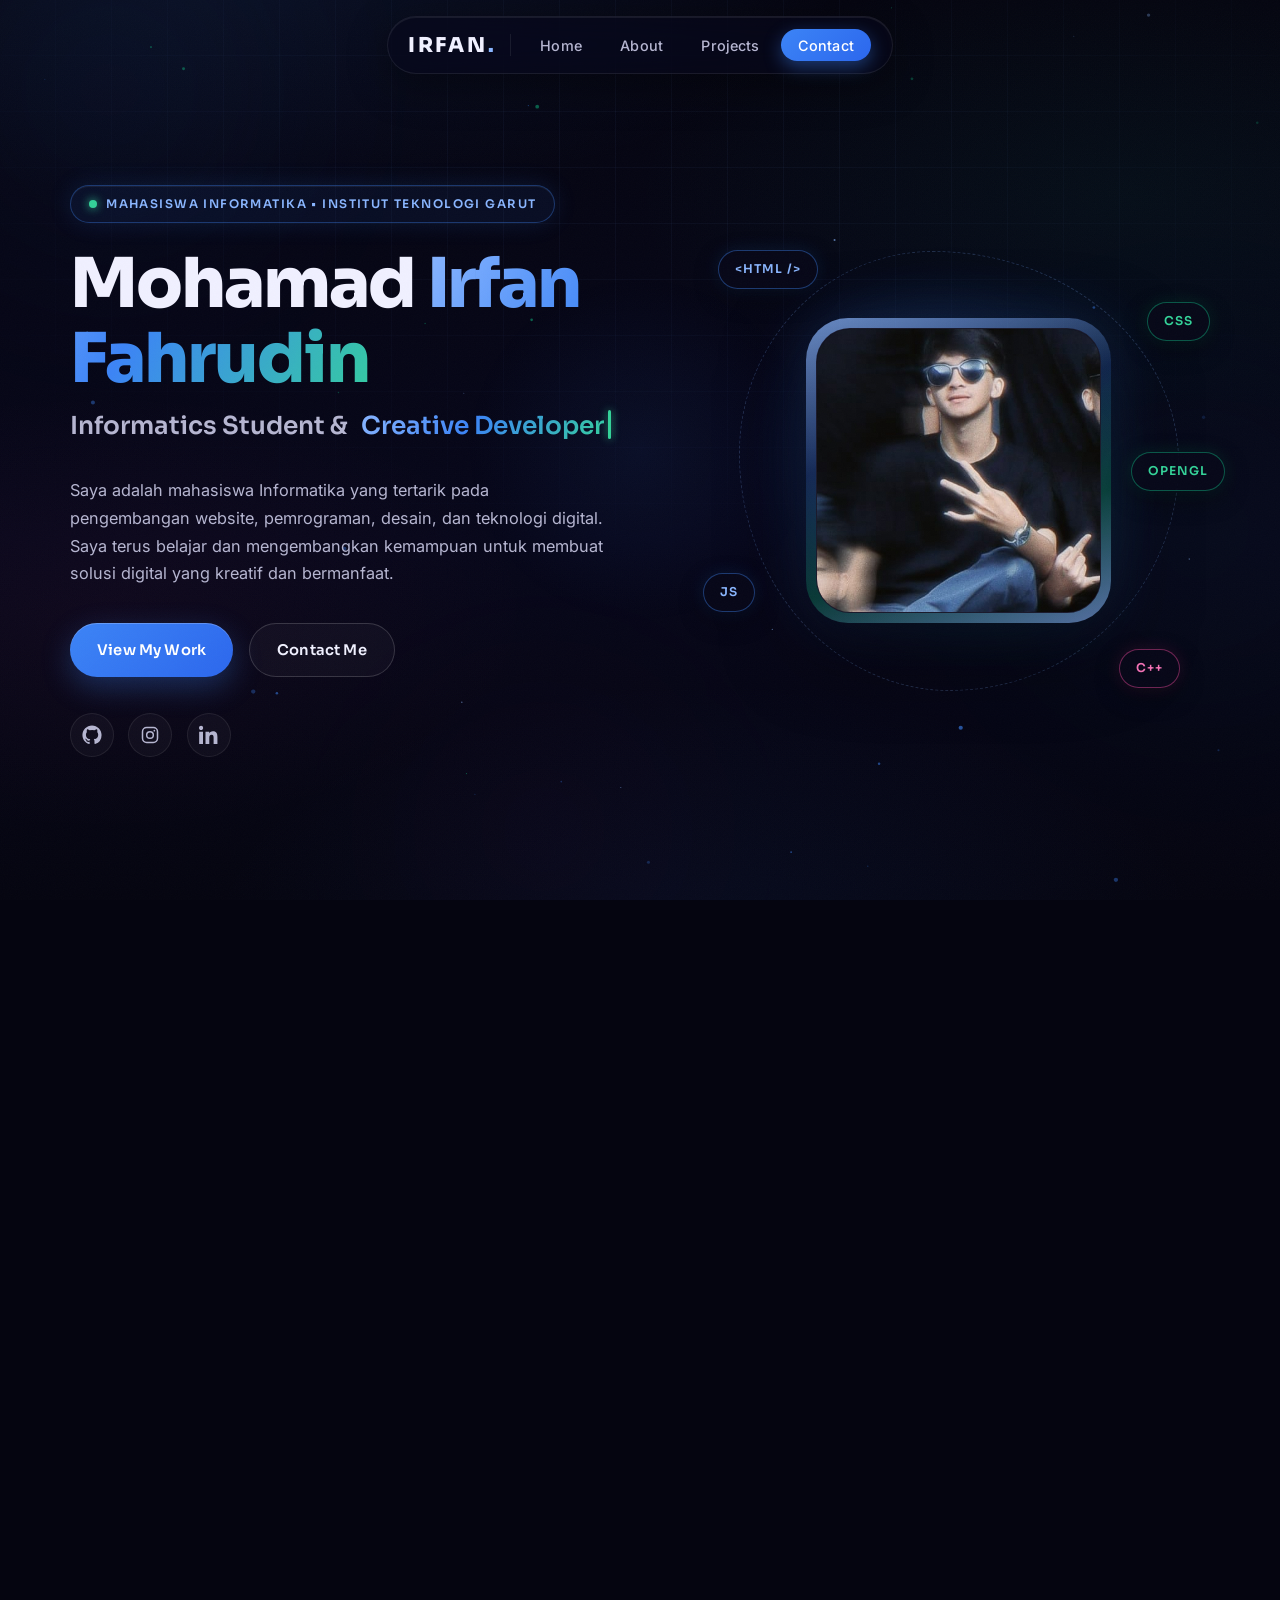
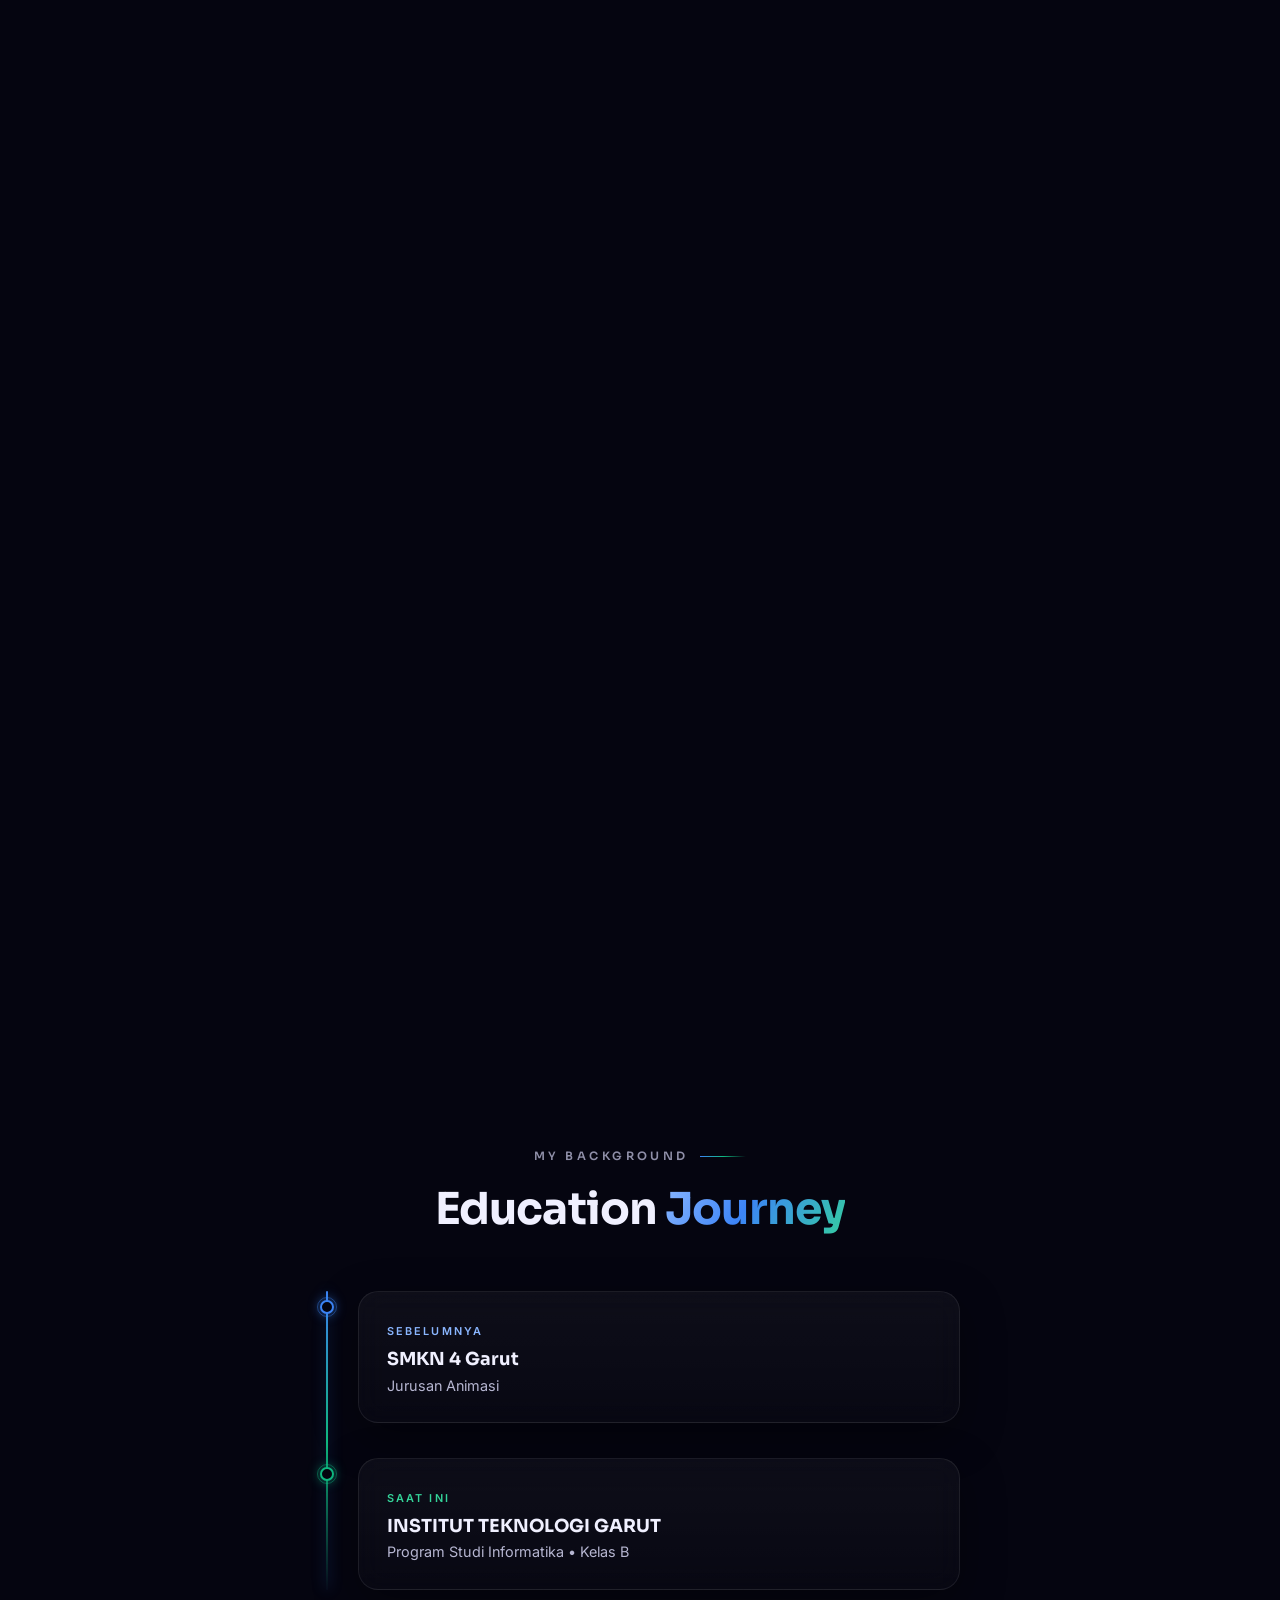
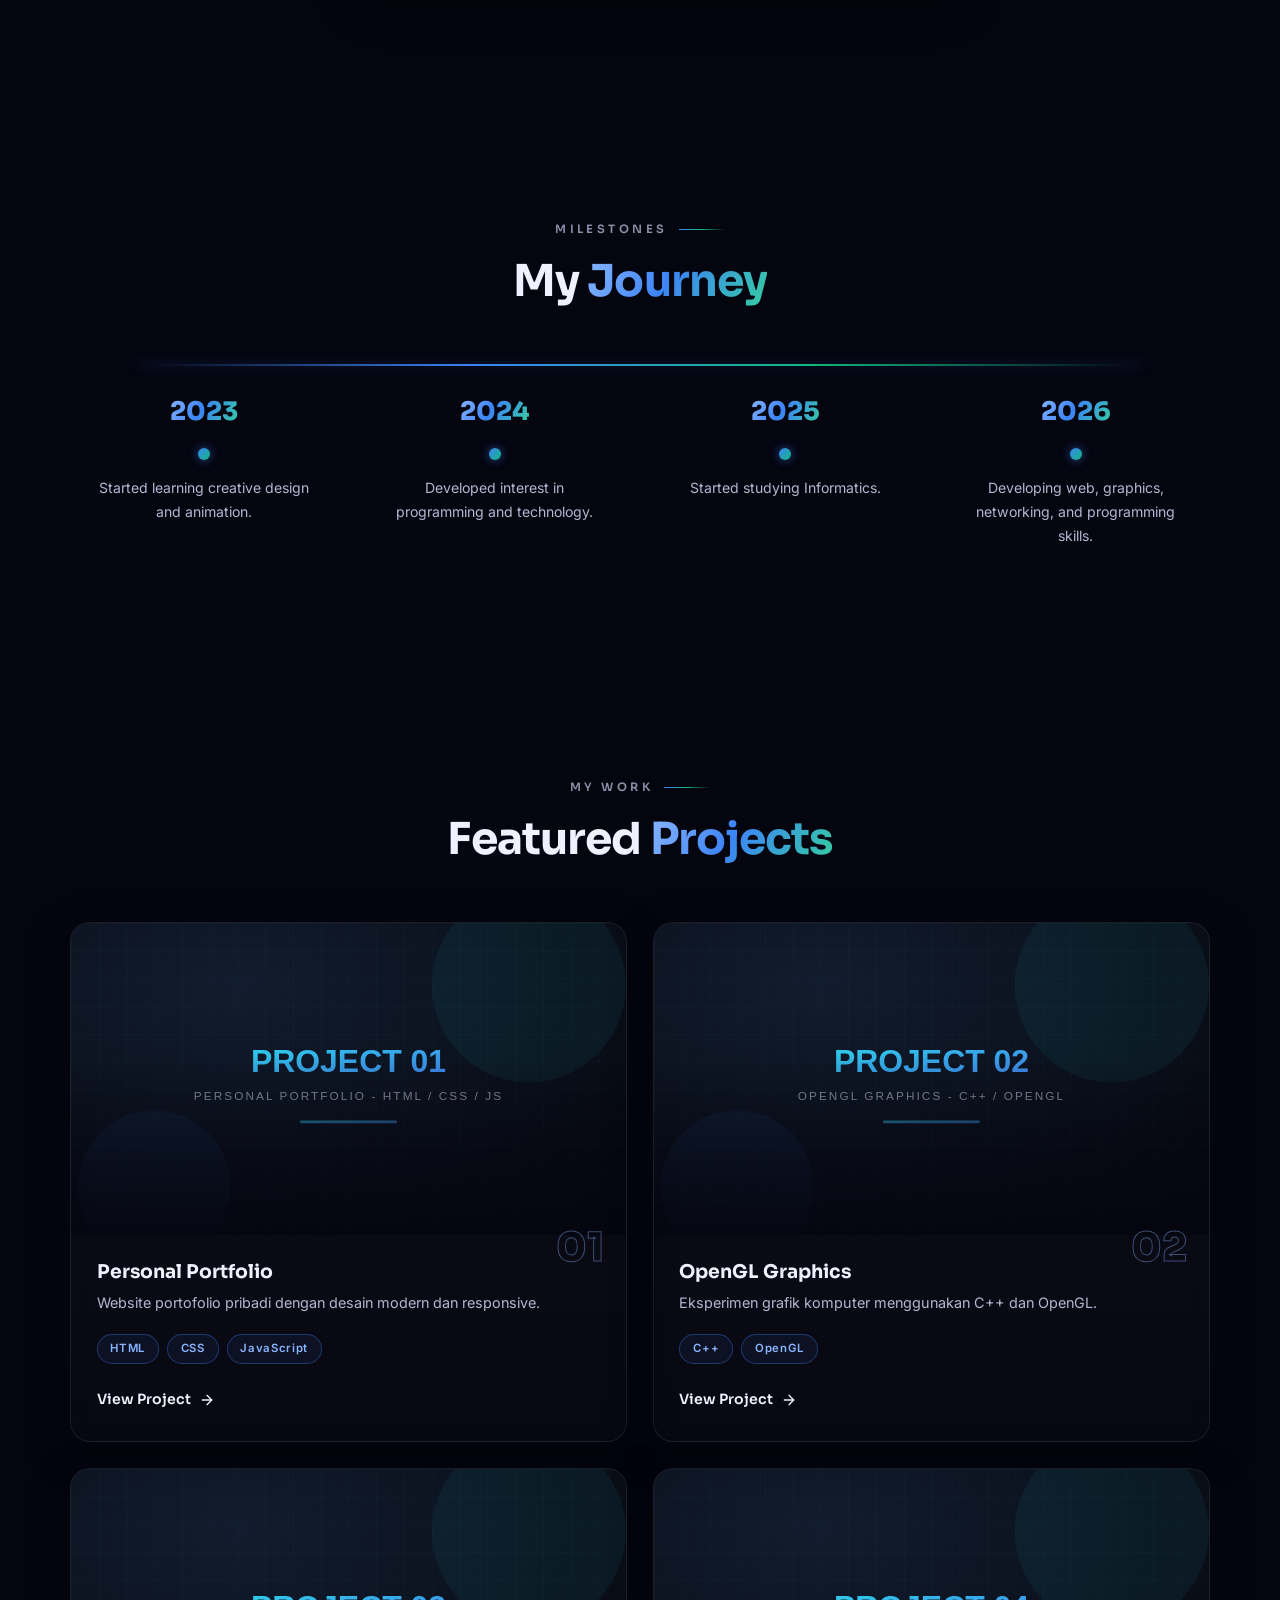
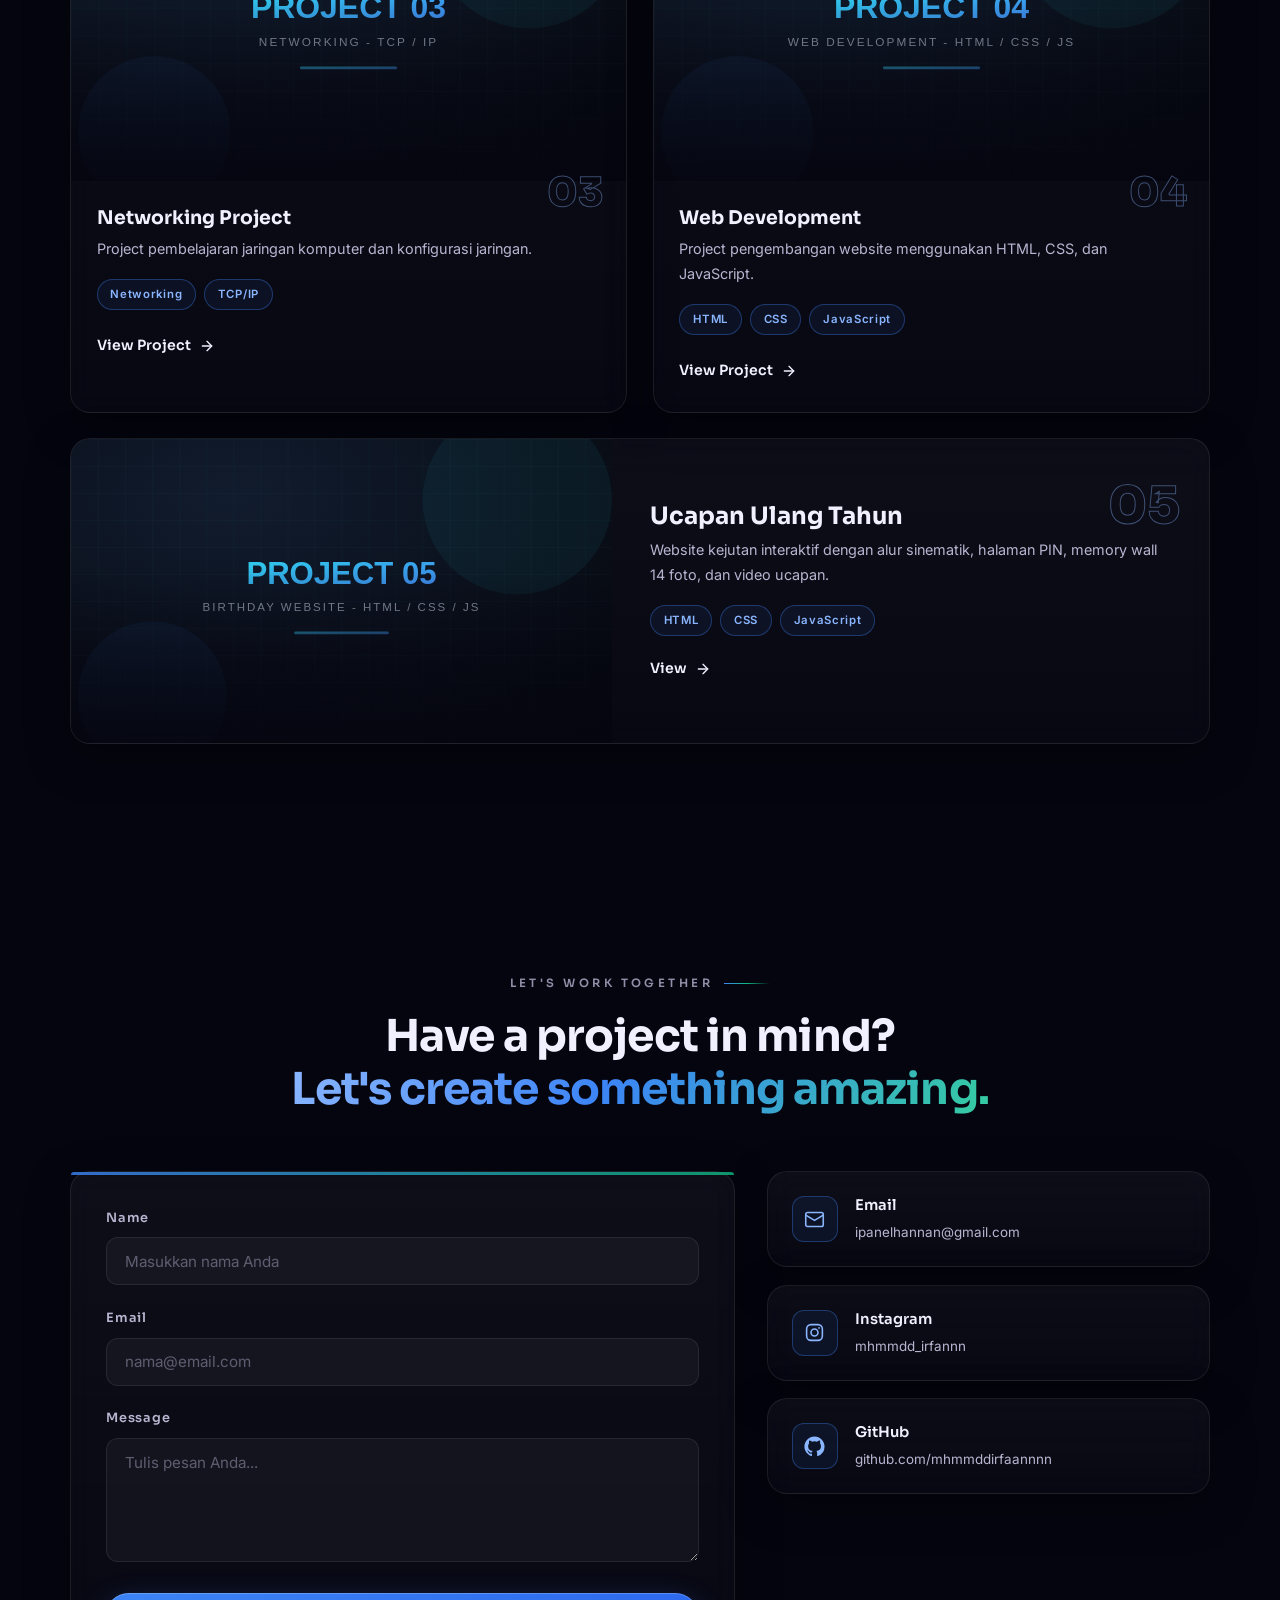
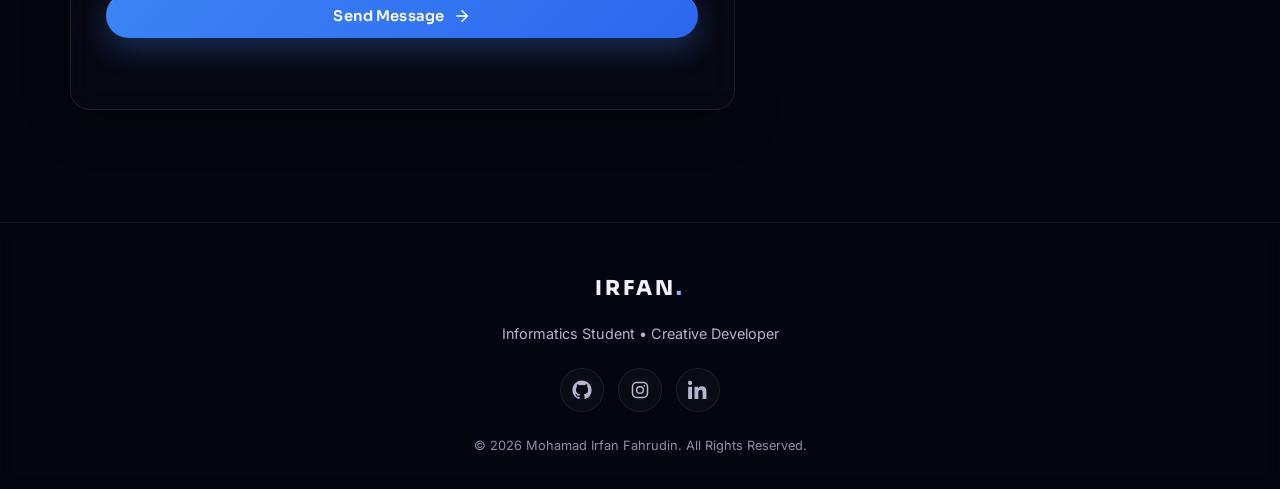
==== commit caad1502: "redesign portfolio: navbar baru, struktur section, perbaikan tombol" ====
--- a/index.html
+++ b/index.html
@@ -4,7 +4,7 @@
   <meta charset="UTF-8" />
   <meta name="viewport" content="width=device-width, initial-scale=1.0" />
   <meta name="description" content="Portofolio Mohamad Irfan Fahrudin — Mahasiswa Informatika & Creative Developer." />
-  <meta name="theme-color" content="#04060d" />
+  <meta name="theme-color" content="#050510" />
   <title>Mohamad Irfan Fahrudin — Informatics Student &amp; Creative Developer</title>
 
   <!-- Google Fonts: Sora (display) + Inter (body) -->
@@ -13,7 +13,7 @@
   <link href="https://fonts.googleapis.com/css2?family=Sora:wght@400;500;600;700;800&family=Inter:wght@300;400;500;600&display=swap" rel="stylesheet" />
 
   <link rel="stylesheet" href="style.css" />
-  <link rel="icon" href="data:image/svg+xml,<svg xmlns='http://www.w3.org/2000/svg' viewBox='0 0 100 100'><rect width='100' height='100' rx='22' fill='%2304060d'/><text x='50' y='68' font-size='52' text-anchor='middle' fill='%234a8cff' font-family='Arial' font-weight='bold'>I</text></svg>" />
+  <link rel="icon" href="data:image/svg+xml,<svg xmlns='http://www.w3.org/2000/svg' viewBox='0 0 100 100'><rect width='100' height='100' rx='22' fill='%23050510'/><text x='50' y='68' font-size='52' text-anchor='middle' fill='%233c84f6' font-family='Arial' font-weight='bold'>I</text></svg>" />
 </head>
 <body>
 
@@ -32,21 +32,19 @@
     <canvas id="particles"></canvas>
   </div>
 
-  <!-- ===== NAVBAR ===== -->
+  <!-- ===== NAVBAR — pill glass melayang + maskot ===== -->
   <header class="navbar" id="navbar">
-    <nav class="container nav" aria-label="Navigasi utama">
+    <nav class="nav" id="nav" aria-label="Navigasi utama">
+
       <a href="#home" class="logo">IRFAN<span class="logo-dot">.</span></a>
+      <span class="nav-divider" aria-hidden="true"></span>
 
       <ul class="nav-menu" id="nav-menu">
         <li><a href="#home" class="nav-link active">Home</a></li>
         <li><a href="#about" class="nav-link">About</a></li>
-        <li><a href="#skills" class="nav-link">Skills</a></li>
         <li><a href="#projects" class="nav-link">Projects</a></li>
-        <li><a href="#education" class="nav-link">Education</a></li>
         <li><a href="#contact" class="nav-link">Contact</a></li>
       </ul>
-
-      <a href="#contact" class="btn btn--outline btn--sm nav-cta magnetic">Let's Talk</a>
 
       <button class="hamburger" id="hamburger" aria-label="Buka menu" aria-expanded="false" aria-controls="nav-menu">
         <span></span><span></span><span></span>
@@ -101,21 +99,6 @@
               <svg viewBox="0 0 24 24" fill="currentColor" aria-hidden="true"><path d="M4.98 3.5C4.98 4.88 3.87 6 2.5 6S0 4.88 0 3.5 1.12 1 2.5 1s2.48 1.12 2.48 2.5ZM.2 8h4.6v14.8H.2V8Zm7.6 0h4.4v2h.06c.61-1.16 2.11-2.38 4.35-2.38 4.65 0 5.51 3.06 5.51 7.04v8.14h-4.6v-7.22c0-1.72-.03-3.94-2.4-3.94-2.4 0-2.77 1.88-2.77 3.82v7.34H7.8V8Z"/></svg>
             </a>
           </div>
-
-          <dl class="hero__stats" data-reveal data-reveal-delay="0.48">
-            <div class="hero__stat">
-              <dt class="hero__stat-label">Projects</dt>
-              <dd class="hero__stat-value">05</dd>
-            </div>
-            <div class="hero__stat">
-              <dt class="hero__stat-label">Core Skills</dt>
-              <dd class="hero__stat-value">08</dd>
-            </div>
-            <div class="hero__stat">
-              <dt class="hero__stat-label">Student ID</dt>
-              <dd class="hero__stat-value">2506044</dd>
-            </div>
-          </dl>
         </div>
 
         <!-- Kanan: foto profil dengan frame modern -->
@@ -137,16 +120,13 @@
         </div>
       </div>
 
-      <a href="#about" class="scroll-down" aria-label="Scroll ke bawah">
-        <span class="scroll-down__mouse"><span class="scroll-down__wheel"></span></span>
-      </a>
     </section>
 
     <!-- ===== ABOUT ===== -->
     <section id="about" class="section">
       <div class="container">
         <div class="section-head" data-reveal>
-          <span class="section-eyebrow"><span class="section-eyebrow__num">01</span> Get To Know Me</span>
+          <span class="section-eyebrow">Get To Know Me</span>
           <h2 class="section-title">About <span class="gradient-text">Me</span></h2>
         </div>
 
@@ -233,7 +213,7 @@
     <section id="skills" class="section">
       <div class="container">
         <div class="section-head" data-reveal>
-          <span class="section-eyebrow"><span class="section-eyebrow__num">02</span> What I Know</span>
+          <span class="section-eyebrow">What I Know</span>
           <h2 class="section-title">My <span class="gradient-text">Skills</span></h2>
         </div>
 
@@ -323,123 +303,11 @@
       </div>
     </section>
 
-    <!-- ===== PROJECTS ===== -->
-    <section id="projects" class="section">
-      <div class="container">
-        <div class="section-head" data-reveal>
-          <span class="section-eyebrow"><span class="section-eyebrow__num">03</span> My Work</span>
-          <h2 class="section-title">Featured <span class="gradient-text">Projects</span></h2>
-        </div>
-
-        <div class="projects__grid">
-
-          <article class="project-card" data-reveal data-reveal-delay="0">
-            <div class="project-card__img">
-              <img src="assets/project1.svg" alt="Preview project Personal Portfolio" loading="lazy" />
-            </div>
-            <div class="project-card__body">
-              <span class="project-card__number" aria-hidden="true">01</span>
-              <h3>Personal Portfolio</h3>
-              <p>Website portofolio pribadi dengan desain modern dan responsive.</p>
-              <div class="project-card__tags">
-                <span>HTML</span><span>CSS</span><span>JavaScript</span>
-              </div>
-              <!-- GANTI: link project ke repository/demo asli -->
-              <a href="https://github.com/" target="_blank" rel="noopener noreferrer" class="project-card__link">
-                View Project
-                <svg viewBox="0 0 24 24" fill="none" stroke="currentColor" stroke-width="2" stroke-linecap="round" stroke-linejoin="round" aria-hidden="true"><line x1="5" y1="12" x2="19" y2="12"/><polyline points="12 5 19 12 12 19"/></svg>
-              </a>
-            </div>
-          </article>
-
-          <article class="project-card" data-reveal data-reveal-delay="0.08">
-            <div class="project-card__img">
-              <img src="assets/project2.svg" alt="Preview project OpenGL Graphics" loading="lazy" />
-            </div>
-            <div class="project-card__body">
-              <span class="project-card__number" aria-hidden="true">02</span>
-              <h3>OpenGL Graphics</h3>
-              <p>Eksperimen grafik komputer menggunakan C++ dan OpenGL.</p>
-              <div class="project-card__tags">
-                <span>C++</span><span>OpenGL</span>
-              </div>
-              <!-- GANTI: link project ke repository/demo asli -->
-              <a href="https://github.com/" target="_blank" rel="noopener noreferrer" class="project-card__link">
-                View Project
-                <svg viewBox="0 0 24 24" fill="none" stroke="currentColor" stroke-width="2" stroke-linecap="round" stroke-linejoin="round" aria-hidden="true"><line x1="5" y1="12" x2="19" y2="12"/><polyline points="12 5 19 12 12 19"/></svg>
-              </a>
-            </div>
-          </article>
-
-          <article class="project-card" data-reveal data-reveal-delay="0.16">
-            <div class="project-card__img">
-              <img src="assets/project3.svg" alt="Preview project Networking Project" loading="lazy" />
-            </div>
-            <div class="project-card__body">
-              <span class="project-card__number" aria-hidden="true">03</span>
-              <h3>Networking Project</h3>
-              <p>Project pembelajaran jaringan komputer dan konfigurasi jaringan.</p>
-              <div class="project-card__tags">
-                <span>Networking</span><span>TCP/IP</span>
-              </div>
-              <!-- GANTI: link project ke repository/demo asli -->
-              <a href="https://github.com/" target="_blank" rel="noopener noreferrer" class="project-card__link">
-                View Project
-                <svg viewBox="0 0 24 24" fill="none" stroke="currentColor" stroke-width="2" stroke-linecap="round" stroke-linejoin="round" aria-hidden="true"><line x1="5" y1="12" x2="19" y2="12"/><polyline points="12 5 19 12 12 19"/></svg>
-              </a>
-            </div>
-          </article>
-
-          <article class="project-card" data-reveal data-reveal-delay="0.24">
-            <div class="project-card__img">
-              <img src="assets/project4.svg" alt="Preview project Web Development" loading="lazy" />
-            </div>
-            <div class="project-card__body">
-              <span class="project-card__number" aria-hidden="true">04</span>
-              <h3>Web Development</h3>
-              <p>Project pengembangan website menggunakan HTML, CSS, dan JavaScript.</p>
-              <div class="project-card__tags">
-                <span>HTML</span><span>CSS</span><span>JavaScript</span>
-              </div>
-              <!-- GANTI: link project ke repository/demo asli -->
-              <a href="https://github.com/" target="_blank" rel="noopener noreferrer" class="project-card__link">
-                View Project
-                <svg viewBox="0 0 24 24" fill="none" stroke="currentColor" stroke-width="2" stroke-linecap="round" stroke-linejoin="round" aria-hidden="true"><line x1="5" y1="12" x2="19" y2="12"/><polyline points="12 5 19 12 12 19"/></svg>
-              </a>
-            </div>
-          </article>
-
-          <!-- PROJECT 05: BIRTHDAY WEBSITE (projects/ucapan-ulang-tahun) — card unggulan -->
-          <article class="project-card project-card--featured" data-reveal data-reveal-delay="0.32">
-            <div class="project-card__img">
-              <!-- Placeholder preview (pola sama dengan placeholder project lain).
-                   GANTI nanti dengan gambar preview asli jika sudah tersedia. -->
-              <img src="data:image/svg+xml,<svg xmlns='http://www.w3.org/2000/svg' width='800' height='450' viewBox='0 0 800 450'><defs><radialGradient id='bg' cx='30%25' cy='20%25' r='100%25'><stop offset='0%25' stop-color='%23101c30'/><stop offset='100%25' stop-color='%2305070d'/></radialGradient><linearGradient id='ac' x1='0' y1='0' x2='1' y2='1'><stop offset='0%25' stop-color='%2322d3ee'/><stop offset='100%25' stop-color='%233b82f6'/></linearGradient><pattern id='grid' width='40' height='40' patternUnits='userSpaceOnUse'><path d='M40 0H0V40' fill='none' stroke='rgba(34,211,238,0.08)' stroke-width='1'/></pattern></defs><rect width='800' height='450' fill='url(%23bg)'/><rect width='800' height='450' fill='url(%23grid)'/><circle cx='660' cy='90' r='140' fill='rgba(34,211,238,0.06)'/><circle cx='120' cy='380' r='110' fill='rgba(59,130,246,0.08)'/><g font-family='Arial, sans-serif' text-anchor='middle'><text x='400' y='215' font-size='46' font-weight='bold' fill='url(%23ac)'>PROJECT 05</text><text x='400' y='255' font-size='17' fill='%238b94a7' letter-spacing='3'>BIRTHDAY WEBSITE - HTML / CSS / JS</text><rect x='330' y='285' width='140' height='4' rx='2' fill='url(%23ac)' opacity='0.6'/></g></svg>" alt="Preview project Ucapan Ulang Tahun" loading="lazy" />
-            </div>
-            <div class="project-card__body">
-              <span class="project-card__number" aria-hidden="true">05</span>
-              <h3>Ucapan Ulang Tahun</h3>
-              <p>Website kejutan interaktif dengan alur sinematik, halaman PIN, memory wall 14 foto, dan video ucapan.</p>
-              <div class="project-card__tags">
-                <span>HTML</span><span>CSS</span><span>JavaScript</span>
-              </div>
-              <!-- Link relatif: membuka website ucapan ulang tahun dari folder projects/ -->
-              <a href="projects/ucapan-ulang-tahun/index.html" target="_blank" rel="noopener noreferrer" class="project-card__link">
-                View
-                <svg viewBox="0 0 24 24" fill="none" stroke="currentColor" stroke-width="2" stroke-linecap="round" stroke-linejoin="round" aria-hidden="true"><line x1="5" y1="12" x2="19" y2="12"/><polyline points="12 5 19 12 12 19"/></svg>
-              </a>
-            </div>
-          </article>
-
-        </div>
-      </div>
-    </section>
-
     <!-- ===== EDUCATION ===== -->
     <section id="education" class="section">
       <div class="container">
         <div class="section-head" data-reveal>
-          <span class="section-eyebrow"><span class="section-eyebrow__num">04</span> My Background</span>
+          <span class="section-eyebrow">My Background</span>
           <h2 class="section-title">Education <span class="gradient-text">Journey</span></h2>
         </div>
 
@@ -468,7 +336,7 @@
     <section id="journey" class="section">
       <div class="container">
         <div class="section-head" data-reveal>
-          <span class="section-eyebrow"><span class="section-eyebrow__num">05</span> Milestones</span>
+          <span class="section-eyebrow">Milestones</span>
           <h2 class="section-title">My <span class="gradient-text">Journey</span></h2>
         </div>
 
@@ -497,11 +365,123 @@
       </div>
     </section>
 
+    <!-- ===== PROJECTS ===== -->
+    <section id="projects" class="section">
+      <div class="container">
+        <div class="section-head" data-reveal>
+          <span class="section-eyebrow">My Work</span>
+          <h2 class="section-title">Featured <span class="gradient-text">Projects</span></h2>
+        </div>
+
+        <div class="projects__grid">
+
+          <article class="project-card" data-reveal data-reveal-delay="0">
+            <div class="project-card__img">
+              <img src="assets/project1.svg" alt="Preview project Personal Portfolio" loading="lazy" />
+            </div>
+            <div class="project-card__body">
+              <span class="project-card__number" aria-hidden="true">01</span>
+              <h3>Personal Portfolio</h3>
+              <p>Website portofolio pribadi dengan desain modern dan responsive.</p>
+              <div class="project-card__tags">
+                <span>HTML</span><span>CSS</span><span>JavaScript</span>
+              </div>
+              <!-- GANTI: link project ke repository/demo asli -->
+              <a href="https://github.com/" target="_blank" rel="noopener noreferrer" class="project-card__link">
+                View Project
+                <svg viewBox="0 0 24 24" fill="none" stroke="currentColor" stroke-width="2" stroke-linecap="round" stroke-linejoin="round" aria-hidden="true"><line x1="5" y1="12" x2="19" y2="12"/><polyline points="12 5 19 12 12 19"/></svg>
+              </a>
+            </div>
+          </article>
+
+          <article class="project-card" data-reveal data-reveal-delay="0.08">
+            <div class="project-card__img">
+              <img src="assets/project2.svg" alt="Preview project OpenGL Graphics" loading="lazy" />
+            </div>
+            <div class="project-card__body">
+              <span class="project-card__number" aria-hidden="true">02</span>
+              <h3>OpenGL Graphics</h3>
+              <p>Eksperimen grafik komputer menggunakan C++ dan OpenGL.</p>
+              <div class="project-card__tags">
+                <span>C++</span><span>OpenGL</span>
+              </div>
+              <!-- GANTI: link project ke repository/demo asli -->
+              <a href="https://github.com/" target="_blank" rel="noopener noreferrer" class="project-card__link">
+                View Project
+                <svg viewBox="0 0 24 24" fill="none" stroke="currentColor" stroke-width="2" stroke-linecap="round" stroke-linejoin="round" aria-hidden="true"><line x1="5" y1="12" x2="19" y2="12"/><polyline points="12 5 19 12 12 19"/></svg>
+              </a>
+            </div>
+          </article>
+
+          <article class="project-card" data-reveal data-reveal-delay="0.16">
+            <div class="project-card__img">
+              <img src="assets/project3.svg" alt="Preview project Networking Project" loading="lazy" />
+            </div>
+            <div class="project-card__body">
+              <span class="project-card__number" aria-hidden="true">03</span>
+              <h3>Networking Project</h3>
+              <p>Project pembelajaran jaringan komputer dan konfigurasi jaringan.</p>
+              <div class="project-card__tags">
+                <span>Networking</span><span>TCP/IP</span>
+              </div>
+              <!-- GANTI: link project ke repository/demo asli -->
+              <a href="https://github.com/" target="_blank" rel="noopener noreferrer" class="project-card__link">
+                View Project
+                <svg viewBox="0 0 24 24" fill="none" stroke="currentColor" stroke-width="2" stroke-linecap="round" stroke-linejoin="round" aria-hidden="true"><line x1="5" y1="12" x2="19" y2="12"/><polyline points="12 5 19 12 12 19"/></svg>
+              </a>
+            </div>
+          </article>
+
+          <article class="project-card" data-reveal data-reveal-delay="0.24">
+            <div class="project-card__img">
+              <img src="assets/project4.svg" alt="Preview project Web Development" loading="lazy" />
+            </div>
+            <div class="project-card__body">
+              <span class="project-card__number" aria-hidden="true">04</span>
+              <h3>Web Development</h3>
+              <p>Project pengembangan website menggunakan HTML, CSS, dan JavaScript.</p>
+              <div class="project-card__tags">
+                <span>HTML</span><span>CSS</span><span>JavaScript</span>
+              </div>
+              <!-- GANTI: link project ke repository/demo asli -->
+              <a href="https://github.com/" target="_blank" rel="noopener noreferrer" class="project-card__link">
+                View Project
+                <svg viewBox="0 0 24 24" fill="none" stroke="currentColor" stroke-width="2" stroke-linecap="round" stroke-linejoin="round" aria-hidden="true"><line x1="5" y1="12" x2="19" y2="12"/><polyline points="12 5 19 12 12 19"/></svg>
+              </a>
+            </div>
+          </article>
+
+          <!-- PROJECT 05: BIRTHDAY WEBSITE (projects/ucapan-ulang-tahun) — card unggulan -->
+          <article class="project-card project-card--featured" data-reveal data-reveal-delay="0.32">
+            <div class="project-card__img">
+              <!-- Placeholder preview (pola sama dengan placeholder project lain).
+                   GANTI nanti dengan gambar preview asli jika sudah tersedia. -->
+              <img src="data:image/svg+xml,<svg xmlns='http://www.w3.org/2000/svg' width='800' height='450' viewBox='0 0 800 450'><defs><radialGradient id='bg' cx='30%25' cy='20%25' r='100%25'><stop offset='0%25' stop-color='%23101c30'/><stop offset='100%25' stop-color='%2305070d'/></radialGradient><linearGradient id='ac' x1='0' y1='0' x2='1' y2='1'><stop offset='0%25' stop-color='%2322d3ee'/><stop offset='100%25' stop-color='%233b82f6'/></linearGradient><pattern id='grid' width='40' height='40' patternUnits='userSpaceOnUse'><path d='M40 0H0V40' fill='none' stroke='rgba(34,211,238,0.08)' stroke-width='1'/></pattern></defs><rect width='800' height='450' fill='url(%23bg)'/><rect width='800' height='450' fill='url(%23grid)'/><circle cx='660' cy='90' r='140' fill='rgba(34,211,238,0.06)'/><circle cx='120' cy='380' r='110' fill='rgba(59,130,246,0.08)'/><g font-family='Arial, sans-serif' text-anchor='middle'><text x='400' y='215' font-size='46' font-weight='bold' fill='url(%23ac)'>PROJECT 05</text><text x='400' y='255' font-size='17' fill='%238b94a7' letter-spacing='3'>BIRTHDAY WEBSITE - HTML / CSS / JS</text><rect x='330' y='285' width='140' height='4' rx='2' fill='url(%23ac)' opacity='0.6'/></g></svg>" alt="Preview project Ucapan Ulang Tahun" loading="lazy" />
+            </div>
+            <div class="project-card__body">
+              <span class="project-card__number" aria-hidden="true">05</span>
+              <h3>Ucapan Ulang Tahun</h3>
+              <p>Website kejutan interaktif dengan alur sinematik, halaman PIN, memory wall 14 foto, dan video ucapan.</p>
+              <div class="project-card__tags">
+                <span>HTML</span><span>CSS</span><span>JavaScript</span>
+              </div>
+              <!-- Link relatif: membuka website ucapan ulang tahun dari folder projects/ -->
+              <a href="projects/ucapan-ulang-tahun/index.html" target="_blank" rel="noopener noreferrer" class="project-card__link">
+                View
+                <svg viewBox="0 0 24 24" fill="none" stroke="currentColor" stroke-width="2" stroke-linecap="round" stroke-linejoin="round" aria-hidden="true"><line x1="5" y1="12" x2="19" y2="12"/><polyline points="12 5 19 12 12 19"/></svg>
+              </a>
+            </div>
+          </article>
+
+        </div>
+      </div>
+    </section>
+
     <!-- ===== CONTACT ===== -->
     <section id="contact" class="section">
       <div class="container">
         <div class="section-head" data-reveal>
-          <span class="section-eyebrow"><span class="section-eyebrow__num">06</span> Let's Work Together</span>
+          <span class="section-eyebrow">Let's Work Together</span>
           <h2 class="section-title">Have a project in mind?<br /><span class="gradient-text">Let's create something amazing.</span></h2>
         </div>
 
--- a/style.css
+++ b/style.css
@@ -1,29 +1,36 @@
 /* ============================================================
    PORTFOLIO — Mohamad Irfan Fahrudin
-   Dark modern redesign — deep navy + blue accent, glass cards
+   Redesign "deep navy futuristik" — #050510, aksen biru/teal/pink,
+   navbar pill glass, spotlight hover, reveal animations.
    ============================================================ */
 
 /* ---------- CSS VARIABLES ---------- */
 :root {
-  /* Colors */
-  --bg: #04060d;
-  --bg-2: #070b16;
-  --card: rgba(13, 20, 38, 0.55);
-  --card-strong: rgba(10, 16, 32, 0.92);
-  --surface: rgba(255, 255, 255, 0.035);
-  --border: rgba(146, 180, 255, 0.11);
-  --border-accent: rgba(96, 152, 255, 0.38);
-
-  --text: #eaf0fb;
-  --text-2: #94a1ba;
-
-  --accent: #4a8cff;        /* biru utama */
-  --accent-2: #7db2ff;      /* biru muda */
-  --accent-deep: #2f6bff;   /* biru pekat */
-  --gradient: linear-gradient(135deg, #7db2ff, #4a8cff 55%, #2f6bff);
-
-  --glow: 0 0 40px rgba(74, 140, 255, 0.22);
-  --glow-strong: 0 0 60px rgba(74, 140, 255, 0.38);
+  /* Colors (mengikuti nuansa referensi: sangat gelap keunguan) */
+  --bg: #050510;
+  --bg-2: #07071a;
+  --card: rgba(255, 255, 255, 0.03);
+  --card-strong: rgba(9, 9, 26, 0.82);
+  --surface: rgba(255, 255, 255, 0.03);
+  --border: rgba(255, 255, 255, 0.08);
+  --border-accent: rgba(60, 132, 246, 0.45);
+
+  --text: #f0f0ff;
+  --text-2: #b6b6d1;
+  --text-3: #8f8fa8;
+
+  --accent: #3c84f6;         /* biru utama */
+  --accent-deep: #2c67ed;    /* biru pekat */
+  --accent-2: #8ab6ff;       /* biru muda untuk teks kecil */
+  --teal: #10b981;
+  --teal-2: #34d399;
+  --pink: #ec4899;
+
+  --gradient: linear-gradient(120deg, #8ab6ff 0%, #3c84f6 45%, #34d399 105%);
+  --gradient-btn: linear-gradient(135deg, #3c84f6, #2c67ed);
+
+  --glow: 0 0 40px rgba(60, 132, 246, 0.2);
+  --glow-strong: 0 0 60px rgba(60, 132, 246, 0.36);
 
   /* Typography */
   --font-head: "Sora", system-ui, sans-serif;
@@ -33,7 +40,8 @@
   --radius: 20px;
   --radius-sm: 12px;
   --container: 1140px;
-  --nav-h: 76px;
+  --nav-h: 58px;
+  --nav-top: 16px;
 
   /* Motion */
   --ease: cubic-bezier(0.22, 1, 0.36, 1);
@@ -51,7 +59,7 @@
 
 html {
   scroll-behavior: smooth;
-  scroll-padding-top: calc(var(--nav-h) + 16px);
+  scroll-padding-top: calc(var(--nav-h) + var(--nav-top) + 24px);
 }
 
 body {
@@ -63,6 +71,17 @@
   -webkit-font-smoothing: antialiased;
 }
 
+/* Film grain halus di atas seluruh halaman (nuansa futuristik) */
+body::after {
+  content: "";
+  position: fixed;
+  inset: 0;
+  z-index: 1;
+  pointer-events: none;
+  opacity: 0.04;
+  background-image: url("data:image/svg+xml;utf8,%3Csvg xmlns='http://www.w3.org/2000/svg' width='160' height='160'%3E%3Cfilter id='n'%3E%3CfeTurbulence type='fractalNoise' baseFrequency='0.85' numOctaves='2' stitchTiles='stitch'/%3E%3C/filter%3E%3Crect width='160' height='160' filter='url(%23n)' opacity='.55'/%3E%3C/svg%3E");
+}
+
 body.no-scroll {
   overflow: hidden;
 }
@@ -91,11 +110,18 @@
 
 h1, h2, h3 {
   font-family: var(--font-head);
-  line-height: 1.22;
+  line-height: 1.2;
+}
+
+/* Aksesibilitas: indikator fokus jelas pada navigasi keyboard */
+:focus-visible {
+  outline: 2px solid var(--accent);
+  outline-offset: 3px;
+  border-radius: 4px;
 }
 
 ::selection {
-  background: rgba(74, 140, 255, 0.32);
+  background: rgba(60, 132, 246, 0.35);
   color: #fff;
 }
 
@@ -107,11 +133,11 @@
   background: var(--bg);
 }
 ::-webkit-scrollbar-thumb {
-  background: rgba(74, 140, 255, 0.28);
+  background: rgba(60, 132, 246, 0.3);
   border-radius: 8px;
 }
 ::-webkit-scrollbar-thumb:hover {
-  background: rgba(74, 140, 255, 0.48);
+  background: rgba(60, 132, 246, 0.5);
 }
 
 .container {
@@ -141,10 +167,11 @@
   z-index: -1;
   overflow: hidden;
   background:
-    radial-gradient(ellipse 80% 50% at 18% 0%, rgba(74, 140, 255, 0.08), transparent 60%),
-    radial-gradient(ellipse 70% 50% at 85% 28%, rgba(47, 107, 255, 0.09), transparent 60%),
-    radial-gradient(ellipse 60% 45% at 50% 100%, rgba(125, 178, 255, 0.05), transparent 65%),
-    linear-gradient(180deg, var(--bg), var(--bg-2));
+    radial-gradient(ellipse 75% 45% at 20% -5%, rgba(60, 132, 246, 0.09), transparent 62%),
+    radial-gradient(ellipse 65% 45% at 88% 22%, rgba(16, 185, 129, 0.05), transparent 60%),
+    radial-gradient(ellipse 55% 40% at 8% 68%, rgba(236, 72, 153, 0.04), transparent 62%),
+    radial-gradient(ellipse 60% 45% at 55% 105%, rgba(44, 103, 237, 0.07), transparent 65%),
+    linear-gradient(180deg, var(--bg), var(--bg-2) 60%, var(--bg));
 }
 
 /* Grid pattern samar */
@@ -152,46 +179,46 @@
   position: absolute;
   inset: -1px;
   background-image:
-    linear-gradient(rgba(125, 178, 255, 0.05) 1px, transparent 1px),
-    linear-gradient(90deg, rgba(125, 178, 255, 0.05) 1px, transparent 1px);
+    linear-gradient(rgba(138, 182, 255, 0.045) 1px, transparent 1px),
+    linear-gradient(90deg, rgba(138, 182, 255, 0.045) 1px, transparent 1px);
   background-size: 56px 56px;
-  mask-image: radial-gradient(ellipse 90% 70% at 50% 18%, #000 20%, transparent 75%);
-  -webkit-mask-image: radial-gradient(ellipse 90% 70% at 50% 18%, #000 20%, transparent 75%);
+  mask-image: radial-gradient(ellipse 90% 70% at 50% 15%, #000 15%, transparent 75%);
+  -webkit-mask-image: radial-gradient(ellipse 90% 70% at 50% 15%, #000 15%, transparent 75%);
 }
 
 /* Aurora orbs */
 .bg-orb {
   position: absolute;
   border-radius: 50%;
-  filter: blur(95px);
-  opacity: 0.55;
-  animation: orb-drift 18s ease-in-out infinite alternate;
+  filter: blur(100px);
+  opacity: 0.5;
+  animation: orb-drift 20s ease-in-out infinite alternate;
 }
 
 .bg-orb--1 {
-  width: 440px;
-  height: 440px;
-  top: -130px;
-  left: -110px;
-  background: radial-gradient(circle, rgba(74, 140, 255, 0.17), transparent 70%);
+  width: 460px;
+  height: 460px;
+  top: -140px;
+  left: -120px;
+  background: radial-gradient(circle, rgba(60, 132, 246, 0.16), transparent 70%);
 }
 
 .bg-orb--2 {
   width: 520px;
   height: 520px;
   top: 30%;
-  right: -170px;
-  background: radial-gradient(circle, rgba(47, 107, 255, 0.15), transparent 70%);
-  animation-delay: -6s;
+  right: -180px;
+  background: radial-gradient(circle, rgba(16, 185, 129, 0.09), transparent 70%);
+  animation-delay: -7s;
 }
 
 .bg-orb--3 {
-  width: 400px;
-  height: 400px;
-  bottom: -130px;
-  left: 28%;
-  background: radial-gradient(circle, rgba(125, 178, 255, 0.1), transparent 70%);
-  animation-delay: -12s;
+  width: 420px;
+  height: 420px;
+  bottom: -140px;
+  left: 26%;
+  background: radial-gradient(circle, rgba(236, 72, 153, 0.07), transparent 70%);
+  animation-delay: -13s;
 }
 
 @keyframes orb-drift {
@@ -215,8 +242,8 @@
   left: 0;
   height: 3px;
   width: 0;
-  background: var(--gradient);
-  box-shadow: 0 0 12px rgba(74, 140, 255, 0.6);
+  background: linear-gradient(90deg, var(--accent), var(--teal));
+  box-shadow: 0 0 12px rgba(60, 132, 246, 0.6);
   z-index: 1001;
   transition: width 0.08s linear;
 }
@@ -230,7 +257,7 @@
   border-radius: 50%;
   pointer-events: none;
   z-index: 0;
-  background: radial-gradient(circle, rgba(74, 140, 255, 0.07), transparent 65%);
+  background: radial-gradient(circle, rgba(60, 132, 246, 0.07), transparent 65%);
   transform: translate(-50%, -50%);
   transition: opacity 0.3s ease;
   will-change: transform;
@@ -241,89 +268,118 @@
 }
 
 /* ============================================================
-   NAVBAR
+   NAVBAR — pill glass melayang di tengah atas + maskot
    ============================================================ */
 .navbar {
   position: fixed;
-  top: 0;
+  top: var(--nav-top);
   left: 0;
   right: 0;
+  z-index: 1000;
+  display: flex;
+  justify-content: center;
+  padding-inline: 0.75rem;
+  pointer-events: none; /* hanya pill yang bisa diklik */
+}
+
+.nav {
+  position: relative;
+  pointer-events: auto;
   height: var(--nav-h);
-  z-index: 1000;
-  background: transparent;
-  border-bottom: 1px solid transparent;
-  transition: background var(--transition), border-color var(--transition), box-shadow var(--transition);
-}
-
-.navbar.scrolled {
-  background: var(--card-strong);
-  backdrop-filter: blur(16px);
-  -webkit-backdrop-filter: blur(16px);
-  border-bottom-color: var(--border);
-  box-shadow: 0 8px 30px rgba(0, 0, 0, 0.4);
-}
-
-.nav {
-  height: 100%;
   display: flex;
   align-items: center;
-  gap: 2rem;
+  gap: 0.8rem;
+  padding-inline: 1.2rem 1.3rem;
+  border-radius: 999px;
+  border: 1px solid var(--border);
+  background: rgba(9, 9, 26, 0.55);
+  backdrop-filter: blur(18px) saturate(1.35);
+  -webkit-backdrop-filter: blur(18px) saturate(1.35);
+  box-shadow: 0 12px 40px rgba(0, 0, 0, 0.35), inset 0 1px 0 rgba(255, 255, 255, 0.07);
+  transition: background var(--transition), border-color var(--transition),
+              box-shadow var(--transition), color var(--transition);
+}
+
+/* Varian light — aktif saat pill berada di atas section terang */
+.navbar.light .nav {
+  background: rgba(255, 255, 255, 0.62);
+  border-color: rgba(5, 5, 16, 0.08);
+  box-shadow: 0 12px 34px rgba(9, 9, 26, 0.12), inset 0 1px 0 rgba(255, 255, 255, 0.6);
+}
+
+.navbar.light .logo,
+.navbar.light .hamburger span {
+  color: #26264a;
+  background: #26264a;
+}
+
+.nav-divider {
+  width: 1px;
+  height: 22px;
+  background: var(--border);
+  flex-shrink: 0;
+}
+
+.navbar.light .nav-divider {
+  background: rgba(5, 5, 16, 0.12);
 }
 
 .logo {
   font-family: var(--font-head);
   font-weight: 800;
-  font-size: 1.4rem;
-  letter-spacing: 0.12em;
+  font-size: 1.28rem;
+  letter-spacing: 0.14em;
   color: var(--text);
+  transition: color var(--transition);
+}
+
+.navbar.light .logo {
+  color: #26264a;
 }
 
 .logo-dot {
+  color: var(--accent-2);
+}
+
+.navbar.light .logo-dot {
   color: var(--accent);
 }
 
 .nav-menu {
   display: flex;
-  gap: 1.9rem;
-  margin-left: auto;
+  align-items: center;
+  gap: 0.3rem;
 }
 
 .nav-link {
   position: relative;
-  font-size: 0.92rem;
+  z-index: 1;
+  font-size: 0.9rem;
   font-weight: 500;
+  letter-spacing: 0.01em;
   color: var(--text-2);
-  padding: 0.35rem 0;
-  transition: color var(--transition);
-}
-
-/* Underline animation on hover */
-.nav-link::after {
-  content: "";
-  position: absolute;
-  left: 0;
-  bottom: 0;
-  width: 100%;
-  height: 2px;
-  border-radius: 2px;
-  background: var(--gradient);
-  transform: scaleX(0);
-  transform-origin: left;
-  transition: transform var(--transition);
-}
-
-.nav-link:hover,
+  padding: 0.48rem 1.05rem;
+  border-radius: 999px;
+  transition: color var(--transition), background var(--transition), box-shadow var(--transition);
+}
+
+.navbar.light .nav-link {
+  color: #4a4a6a;
+}
+
+.nav-link:hover {
+  color: var(--text);
+}
+
+.navbar.light .nav-link:hover {
+  color: #26264a;
+}
+
+/* Menu aktif: pill biru */
 .nav-link.active {
-  color: var(--text);
-}
-
-.nav-link:hover::after,
-.nav-link.active::after {
-  transform: scaleX(1);
-}
-
-.nav-cta {
-  margin-left: 0.4rem;
+  background: linear-gradient(135deg, #3c84f6, #2c67ed);
+  color: #fff;
+  box-shadow: 0 6px 18px rgba(60, 132, 246, 0.42);
 }
 
 /* Hamburger */
@@ -341,7 +397,7 @@
   height: 2px;
   border-radius: 2px;
   background: var(--text);
-  transition: transform var(--transition), opacity var(--transition);
+  transition: transform var(--transition), opacity var(--transition), background var(--transition);
 }
 
 .hamburger.open span:nth-child(1) { transform: translateY(7px) rotate(45deg); }
@@ -358,9 +414,9 @@
   justify-content: center;
   gap: 0.55rem;
   padding: 0.85rem 1.7rem;
-  border-radius: 14px;
+  border-radius: 999px;
   font-family: var(--font-head);
-  font-size: 0.94rem;
+  font-size: 0.92rem;
   font-weight: 600;
   letter-spacing: 0.01em;
   transition: transform var(--transition), box-shadow var(--transition),
@@ -369,8 +425,8 @@
 }
 
 .btn--sm {
-  padding: 0.55rem 1.2rem;
-  font-size: 0.85rem;
+  padding: 0.5rem 1.2rem;
+  font-size: 0.84rem;
 }
 
 .btn--block {
@@ -378,25 +434,26 @@
 }
 
 .btn--primary {
-  background: var(--gradient);
-  color: #050d1f;
-  box-shadow: 0 8px 30px rgba(74, 140, 255, 0.28);
+  background: var(--gradient-btn);
+  color: #fff;
+  box-shadow: 0 10px 30px rgba(60, 132, 246, 0.3), inset 0 1px 0 rgba(255, 255, 255, 0.22);
 }
 
 .btn--primary:hover {
-  box-shadow: var(--glow-strong), 0 12px 36px rgba(74, 140, 255, 0.38);
+  box-shadow: var(--glow-strong), 0 14px 40px rgba(60, 132, 246, 0.4),
+              inset 0 1px 0 rgba(255, 255, 255, 0.22);
   transform: translateY(-2px);
 }
 
 .btn--outline {
-  background: transparent;
+  background: rgba(255, 255, 255, 0.03);
   color: var(--text);
-  border: 1px solid var(--border-accent);
+  border: 1px solid rgba(255, 255, 255, 0.16);
 }
 
 .btn--outline:hover {
-  border-color: var(--accent);
-  background: rgba(74, 140, 255, 0.08);
+  border-color: rgba(60, 132, 246, 0.6);
+  background: rgba(60, 132, 246, 0.1);
   box-shadow: var(--glow);
   transform: translateY(-2px);
 }
@@ -419,7 +476,7 @@
   min-height: 100svh;
   display: flex;
   align-items: center;
-  padding: calc(var(--nav-h) + 3rem) 0 5rem;
+  padding: calc(var(--nav-h) + var(--nav-top) + 3rem) 0 5rem;
   overflow: hidden;
 }
 
@@ -436,25 +493,25 @@
   align-items: center;
   gap: 0.6rem;
   font-family: var(--font-head);
-  font-size: 0.78rem;
+  font-size: 0.74rem;
   font-weight: 600;
-  letter-spacing: 0.08em;
+  letter-spacing: 0.12em;
   text-transform: uppercase;
   color: var(--accent-2);
-  margin-bottom: 1.4rem;
+  margin-bottom: 1.5rem;
   padding: 0.5rem 1.1rem;
-  border: 1px solid var(--border-accent);
+  border: 1px solid rgba(60, 132, 246, 0.35);
   border-radius: 999px;
-  background: rgba(74, 140, 255, 0.07);
-  box-shadow: 0 0 20px rgba(74, 140, 255, 0.12);
+  background: rgba(60, 132, 246, 0.07);
+  box-shadow: 0 0 24px rgba(60, 132, 246, 0.14), inset 0 1px 0 rgba(255, 255, 255, 0.06);
 }
 
 .hero__badge-dot {
   width: 8px;
   height: 8px;
   border-radius: 50%;
-  background: var(--accent);
-  box-shadow: 0 0 10px var(--accent);
+  background: var(--teal-2);
+  box-shadow: 0 0 10px var(--teal-2);
   animation: badge-pulse 2.2s ease-in-out infinite;
 }
 
@@ -464,14 +521,15 @@
 }
 
 .hero__name {
-  font-size: clamp(2.3rem, 5.4vw, 3.9rem);
+  font-size: clamp(2.5rem, 5.8vw, 4.3rem);
   font-weight: 800;
-  letter-spacing: -0.02em;
-  margin-bottom: 0.7rem;
+  letter-spacing: -0.03em;
+  line-height: 1.08;
+  margin-bottom: 0.9rem;
 }
 
 .hero__role {
-  font-size: clamp(1.12rem, 2.3vw, 1.55rem);
+  font-size: clamp(1.1rem, 2.3vw, 1.55rem);
   font-weight: 600;
   color: var(--text-2);
   min-height: 1.8em;
@@ -489,9 +547,9 @@
   height: 1.15em;
   margin-left: 4px;
   vertical-align: -0.2em;
-  background: var(--accent);
+  background: var(--teal-2);
   border-radius: 2px;
-  box-shadow: 0 0 8px rgba(74, 140, 255, 0.8);
+  box-shadow: 0 0 8px rgba(52, 211, 153, 0.8);
   animation: blink 1s steps(1) infinite;
 }
 
@@ -524,7 +582,7 @@
   justify-content: center;
   width: 44px;
   height: 44px;
-  border-radius: 12px;
+  border-radius: 999px;
   border: 1px solid var(--border);
   background: var(--surface);
   color: var(--text-2);
@@ -539,78 +597,9 @@
 
 .social-link:hover {
   color: var(--accent-2);
-  border-color: var(--accent);
+  border-color: rgba(60, 132, 246, 0.55);
   box-shadow: var(--glow);
   transform: translateY(-4px);
-}
-
-/* Statistik singkat di hero */
-.hero__stats {
-  display: flex;
-  flex-wrap: wrap;
-  gap: 2.4rem;
-  margin-top: 2.4rem;
-  padding-top: 1.6rem;
-  border-top: 1px solid var(--border);
-  max-width: 480px;
-}
-
-.hero__stat-label {
-  display: block;
-  font-size: 0.72rem;
-  font-weight: 600;
-  letter-spacing: 0.16em;
-  text-transform: uppercase;
-  color: var(--text-2);
-  margin-bottom: 0.15rem;
-}
-
-.hero__stat-value {
-  font-family: var(--font-head);
-  font-size: 1.45rem;
-  font-weight: 800;
-  letter-spacing: 0.02em;
-}
-
-/* Scroll down indicator */
-.scroll-down {
-  position: absolute;
-  bottom: 2rem;
-  left: 50%;
-  transform: translateX(-50%);
-  opacity: 0.7;
-  transition: opacity var(--transition);
-}
-
-.scroll-down:hover {
-  opacity: 1;
-}
-
-.scroll-down__mouse {
-  display: block;
-  width: 26px;
-  height: 42px;
-  border: 2px solid var(--text-2);
-  border-radius: 14px;
-  position: relative;
-}
-
-.scroll-down__wheel {
-  position: absolute;
-  top: 8px;
-  left: 50%;
-  width: 4px;
-  height: 8px;
-  border-radius: 4px;
-  background: var(--accent);
-  transform: translateX(-50%);
-  animation: wheel 1.8s ease-in-out infinite;
-}
-
-@keyframes wheel {
-  0%   { transform: translate(-50%, 0); opacity: 1; }
-  70%  { transform: translate(-50%, 12px); opacity: 0; }
-  100% { transform: translate(-50%, 0); opacity: 0; }
 }
 
 /* ---------- HERO VISUAL: foto squircle + ring ---------- */
@@ -619,16 +608,16 @@
   display: flex;
   align-items: center;
   justify-content: center;
-  min-height: 460px;
+  min-height: 470px;
   animation: float-y 7s ease-in-out infinite;
 }
 
 /* Ring blob dekoratif di belakang foto */
 .hero__ring {
   position: absolute;
-  width: min(430px, 96%);
+  width: min(440px, 96%);
   aspect-ratio: 1;
-  border: 1px dashed rgba(125, 178, 255, 0.22);
+  border: 1px dashed rgba(138, 182, 255, 0.22);
   border-radius: 44% 56% 52% 48% / 46% 48% 52% 54%;
   animation: ring-morph 16s linear infinite;
   pointer-events: none;
@@ -640,8 +629,10 @@
   position: absolute;
   inset: 12%;
   border-radius: 50%;
-  background: radial-gradient(circle, rgba(74, 140, 255, 0.16), transparent 68%);
-  filter: blur(30px);
+  background:
+    radial-gradient(circle at 32% 30%, rgba(60, 132, 246, 0.2), transparent 62%),
+    radial-gradient(circle at 70% 72%, rgba(16, 185, 129, 0.1), transparent 60%);
+  filter: blur(32px);
 }
 
 @keyframes ring-morph {
@@ -649,23 +640,23 @@
   to   { transform: rotate(360deg); }
 }
 
-/* Frame foto: squircle dengan border gradien */
+/* Frame foto: squircle dengan border gradien biru → teal */
 .hero__photo {
   position: relative;
-  width: min(300px, 74%);
+  width: min(305px, 74%);
   padding: 10px;
-  border-radius: 40px;
+  border-radius: 42px;
   background:
     linear-gradient(160deg,
-      rgba(125, 178, 255, 0.75),
-      rgba(47, 107, 255, 0.18) 38%,
-      rgba(74, 140, 255, 0.12) 62%,
-      rgba(125, 178, 255, 0.65));
-  box-shadow: 0 24px 70px rgba(0, 0, 0, 0.5), var(--glow);
+      rgba(138, 182, 255, 0.75),
+      rgba(60, 132, 246, 0.22) 38%,
+      rgba(16, 185, 129, 0.28) 68%,
+      rgba(138, 182, 255, 0.6));
+  box-shadow: 0 26px 80px rgba(0, 0, 0, 0.55), 0 0 60px rgba(60, 132, 246, 0.22);
 }
 
 .hero__photo-frame {
-  border-radius: 32px;
+  border-radius: 34px;
   overflow: hidden;
   background: var(--bg-2);
   border: 1px solid rgba(255, 255, 255, 0.08);
@@ -685,7 +676,7 @@
 }
 
 .hero__photo:hover {
-  box-shadow: 0 28px 80px rgba(0, 0, 0, 0.55), var(--glow-strong);
+  box-shadow: 0 30px 90px rgba(0, 0, 0, 0.6), var(--glow-strong);
 }
 
 @keyframes float-y {
@@ -693,26 +684,30 @@
   50%      { transform: translateY(-12px); }
 }
 
-/* Floating tech chips */
+/* Floating tech chips — variasi warna biru / teal / pink */
 .chip {
   position: absolute;
   padding: 0.5rem 1rem;
   font-family: var(--font-head);
-  font-size: 0.78rem;
+  font-size: 0.76rem;
   font-weight: 600;
-  letter-spacing: 0.06em;
+  letter-spacing: 0.08em;
   color: var(--accent-2);
-  background: rgba(10, 16, 32, 0.72);
-  border: 1px solid var(--border-accent);
+  background: rgba(9, 9, 26, 0.72);
+  border: 1px solid rgba(60, 132, 246, 0.4);
   border-radius: 999px;
   backdrop-filter: blur(10px);
   -webkit-backdrop-filter: blur(10px);
-  box-shadow: 0 8px 24px rgba(0, 0, 0, 0.35), 0 0 18px rgba(74, 140, 255, 0.12);
+  box-shadow: 0 8px 24px rgba(0, 0, 0, 0.35), 0 0 18px rgba(60, 132, 246, 0.14);
   animation: chip-float 7s ease-in-out infinite;
   will-change: transform;
   white-space: nowrap;
   pointer-events: none;
 }
+
+.chip--2 { color: var(--teal-2); border-color: rgba(16, 185, 129, 0.45); box-shadow: 0 8px 24px rgba(0, 0, 0, 0.35), 0 0 18px rgba(16, 185, 129, 0.14); }
+.chip--4 { color: #f472b6; border-color: rgba(236, 72, 153, 0.45); box-shadow: 0 8px 24px rgba(0, 0, 0, 0.35), 0 0 18px rgba(236, 72, 153, 0.14); }
+.chip--5 { color: var(--teal-2); border-color: rgba(16, 185, 129, 0.45); box-shadow: 0 8px 24px rgba(0, 0, 0, 0.35), 0 0 18px rgba(16, 185, 129, 0.14); }
 
 .chip--1 { top: 3%;   left: 2%;  animation-delay: 0s; }
 .chip--2 { top: 14%;  right: 0;  animation-delay: -2s; }
@@ -730,7 +725,7 @@
    ============================================================ */
 .section {
   position: relative;
-  padding: 6.5rem 0;
+  padding: 7rem 0;
 }
 
 .section-head {
@@ -743,30 +738,25 @@
   align-items: center;
   gap: 0.7rem;
   font-family: var(--font-head);
-  font-size: 0.74rem;
+  font-size: 0.72rem;
   font-weight: 600;
-  letter-spacing: 0.28em;
+  letter-spacing: 0.3em;
   text-transform: uppercase;
-  color: var(--text-2);
-  margin-bottom: 0.9rem;
-}
-
-.section-eyebrow__num {
-  color: var(--accent);
-  font-weight: 700;
+  color: var(--text-3);
+  margin-bottom: 1rem;
 }
 
 .section-eyebrow::after {
   content: "";
-  width: 42px;
+  width: 46px;
   height: 1px;
-  background: linear-gradient(90deg, var(--accent), transparent);
+  background: linear-gradient(90deg, var(--accent), var(--teal), transparent);
 }
 
 .section-title {
-  font-size: clamp(1.8rem, 4vw, 2.6rem);
+  font-size: clamp(1.9rem, 4.2vw, 2.75rem);
   font-weight: 700;
-  letter-spacing: -0.01em;
+  letter-spacing: -0.02em;
 }
 
 /* Kartu dasar (glass) */
@@ -777,12 +767,12 @@
 .contact-card,
 .timeline__content {
   position: relative;
-  background: linear-gradient(180deg, rgba(255, 255, 255, 0.045), rgba(255, 255, 255, 0.015));
+  background: linear-gradient(180deg, rgba(255, 255, 255, 0.04), rgba(255, 255, 255, 0.015));
   border: 1px solid var(--border);
   border-radius: var(--radius);
   backdrop-filter: blur(14px);
   -webkit-backdrop-filter: blur(14px);
-  box-shadow: 0 12px 44px rgba(0, 0, 0, 0.35);
+  box-shadow: 0 14px 44px rgba(0, 0, 0, 0.35);
 }
 
 /* ============================================================
@@ -809,17 +799,17 @@
   left: 0;
   right: 0;
   height: 3px;
-  background: var(--gradient);
-  opacity: 0.7;
+  background: linear-gradient(90deg, var(--accent), var(--teal));
+  opacity: 0.8;
 }
 
 .about-card__avatar {
   width: 132px;
   height: 132px;
   margin: 0 auto 1.6rem;
-  border-radius: 32px;
+  border-radius: 34px;
   overflow: hidden;
-  border: 2px solid var(--border-accent);
+  border: 2px solid rgba(60, 132, 246, 0.4);
   box-shadow: var(--glow);
 }
 
@@ -852,10 +842,10 @@
 }
 
 .about-stat__label {
-  font-size: 0.78rem;
-  letter-spacing: 0.12em;
+  font-size: 0.76rem;
+  letter-spacing: 0.14em;
   text-transform: uppercase;
-  color: var(--text-2);
+  color: var(--text-3);
 }
 
 .about-stat__value {
@@ -903,8 +893,8 @@
   place-items: center;
   border-radius: 10px;
   color: var(--accent-2);
-  background: rgba(74, 140, 255, 0.09);
-  border: 1px solid var(--border-accent);
+  background: rgba(60, 132, 246, 0.09);
+  border: 1px solid rgba(60, 132, 246, 0.35);
 }
 
 .about-highlight__icon svg {
@@ -949,7 +939,7 @@
   width: 140px;
   height: 140px;
   border-radius: 50%;
-  background: radial-gradient(circle, rgba(74, 140, 255, 0.16), transparent 70%);
+  background: radial-gradient(circle, rgba(60, 132, 246, 0.16), transparent 70%);
   opacity: 0;
   transition: opacity var(--transition);
   pointer-events: none;
@@ -972,10 +962,10 @@
   place-items: center;
   border-radius: var(--radius-sm);
   color: var(--accent-2);
-  background: rgba(74, 140, 255, 0.08);
-  border: 1px solid var(--border-accent);
+  background: rgba(60, 132, 246, 0.08);
+  border: 1px solid rgba(60, 132, 246, 0.35);
   margin-bottom: 1.1rem;
-  transition: transform var(--transition);
+  transition: transform var(--transition), box-shadow var(--transition);
 }
 
 .skill-card__icon svg {
@@ -985,6 +975,7 @@
 
 .skill-card:hover .skill-card__icon {
   transform: translateY(-4px) rotate(-4deg);
+  box-shadow: var(--glow);
 }
 
 .skill-card h3 {
@@ -1011,8 +1002,8 @@
   height: 100%;
   width: 0;
   border-radius: 6px;
-  background: var(--gradient);
-  box-shadow: 0 0 10px rgba(74, 140, 255, 0.55);
+  background: linear-gradient(90deg, var(--accent), var(--teal));
+  box-shadow: 0 0 10px rgba(60, 132, 246, 0.55);
   transition: width 1.2s var(--ease) 0.2s;
 }
 
@@ -1027,7 +1018,7 @@
 }
 
 /* ============================================================
-   PROJECTS — grid responsive (bukan carousel)
+   PROJECTS — grid + spotlight hover
    ============================================================ */
 .projects__grid {
   display: grid;
@@ -1040,10 +1031,31 @@
   transition: transform var(--transition), border-color var(--transition), box-shadow var(--transition);
 }
 
+/* Spotlight: cahaya radial mengikuti kursor (posisi via --mx/--my dari JS) */
+.project-card::before {
+  content: "";
+  position: absolute;
+  inset: 0;
+  border-radius: inherit;
+  background: radial-gradient(
+    560px circle at var(--mx, 50%) var(--my, 50%),
+    rgba(60, 132, 246, 0.13),
+    transparent 45%
+  );
+  opacity: 0;
+  transition: opacity 0.4s var(--ease);
+  pointer-events: none;
+  z-index: 0;
+}
+
+.project-card:hover::before {
+  opacity: 1;
+}
+
 .project-card:hover {
   transform: translateY(-6px);
-  border-color: var(--border-accent);
-  box-shadow: var(--glow), 0 20px 50px rgba(0, 0, 0, 0.5);
+  border-color: rgba(60, 132, 246, 0.5);
+  box-shadow: 0 0 40px rgba(60, 132, 246, 0.18), 0 24px 60px rgba(0, 0, 0, 0.5);
 }
 
 .project-card__img {
@@ -1056,11 +1068,13 @@
   width: 100%;
   height: 100%;
   object-fit: cover;
-  transition: transform 0.6s var(--ease);
+  filter: saturate(0.92);
+  transition: transform 0.6s var(--ease), filter 0.6s var(--ease);
 }
 
 .project-card:hover .project-card__img img {
   transform: scale(1.06);
+  filter: saturate(1.1);
 }
 
 /* Gradient overlay */
@@ -1068,7 +1082,7 @@
   content: "";
   position: absolute;
   inset: 0;
-  background: linear-gradient(180deg, transparent 40%, rgba(4, 6, 13, 0.85));
+  background: linear-gradient(180deg, transparent 42%, rgba(5, 5, 16, 0.88));
   transition: opacity var(--transition);
 }
 
@@ -1078,6 +1092,7 @@
 
 .project-card__body {
   position: relative;
+  z-index: 1;
   padding: 1.6rem 1.6rem 1.8rem;
 }
 
@@ -1089,7 +1104,7 @@
   font-size: 2.5rem;
   font-weight: 800;
   color: transparent;
-  -webkit-text-stroke: 1px rgba(125, 178, 255, 0.4);
+  -webkit-text-stroke: 1px rgba(138, 182, 255, 0.4);
   pointer-events: none;
 }
 
@@ -1112,14 +1127,14 @@
 }
 
 .project-card__tags span {
-  font-size: 0.72rem;
+  font-size: 0.71rem;
   font-weight: 600;
-  letter-spacing: 0.05em;
+  letter-spacing: 0.06em;
   color: var(--accent-2);
   padding: 0.3rem 0.8rem;
   border-radius: 999px;
-  border: 1px solid var(--border-accent);
-  background: rgba(74, 140, 255, 0.06);
+  border: 1px solid rgba(60, 132, 246, 0.35);
+  background: rgba(60, 132, 246, 0.07);
 }
 
 .project-card__link {
@@ -1158,7 +1173,7 @@
 
   .project-card--featured .project-card__img {
     aspect-ratio: auto;
-    min-height: 280px;
+    min-height: 300px;
   }
 
   .project-card--featured .project-card__body {
@@ -1189,7 +1204,7 @@
   padding-left: 2.4rem;
 }
 
-/* Garis gradien */
+/* Garis gradien biru → teal */
 .timeline::before {
   content: "";
   position: absolute;
@@ -1198,8 +1213,8 @@
   left: 6px;
   width: 2px;
   border-radius: 2px;
-  background: linear-gradient(180deg, var(--accent), var(--accent-deep), rgba(74, 140, 255, 0.05));
-  box-shadow: 0 0 14px rgba(74, 140, 255, 0.5);
+  background: linear-gradient(180deg, var(--accent), var(--teal), rgba(60, 132, 246, 0.05));
+  box-shadow: 0 0 14px rgba(60, 132, 246, 0.45);
 }
 
 .timeline__item {
@@ -1220,7 +1235,13 @@
   border-radius: 50%;
   background: var(--bg);
   border: 2px solid var(--accent);
-  box-shadow: 0 0 12px rgba(74, 140, 255, 0.7);
+  box-shadow: 0 0 12px rgba(60, 132, 246, 0.7);
+}
+
+/* Item terakhir ("Saat Ini") memakai aksen teal */
+.timeline__item:last-child .timeline__node {
+  border-color: var(--teal);
+  box-shadow: 0 0 12px rgba(16, 185, 129, 0.7);
 }
 
 .timeline__item::after {
@@ -1232,8 +1253,12 @@
   width: 20px;
   height: 20px;
   border-radius: 50%;
-  border: 1px solid rgba(74, 140, 255, 0.4);
+  border: 1px solid rgba(60, 132, 246, 0.4);
   animation: pulse 2.4s ease-out infinite;
+}
+
+.timeline__item:last-child::after {
+  border-color: rgba(16, 185, 129, 0.4);
 }
 
 @keyframes pulse {
@@ -1254,12 +1279,16 @@
 
 .timeline__tag {
   display: inline-block;
-  font-size: 0.7rem;
+  font-size: 0.68rem;
   font-weight: 600;
-  letter-spacing: 0.18em;
+  letter-spacing: 0.2em;
   text-transform: uppercase;
   color: var(--accent-2);
   margin-bottom: 0.5rem;
+}
+
+.timeline__item:last-child .timeline__tag {
+  color: var(--teal-2);
 }
 
 .timeline__content h3 {
@@ -1292,8 +1321,8 @@
   right: 6%;
   height: 2px;
   border-radius: 2px;
-  background: linear-gradient(90deg, transparent, var(--accent), var(--accent-deep), transparent);
-  box-shadow: 0 0 12px rgba(74, 140, 255, 0.4);
+  background: linear-gradient(90deg, transparent, var(--accent), var(--teal), transparent);
+  box-shadow: 0 0 12px rgba(60, 132, 246, 0.35);
 }
 
 .journey__item {
@@ -1311,8 +1340,8 @@
   height: 12px;
   margin: 0.9rem auto 1rem;
   border-radius: 50%;
-  background: var(--gradient);
-  box-shadow: 0 0 10px rgba(74, 140, 255, 0.6);
+  background: linear-gradient(135deg, var(--accent), var(--teal));
+  box-shadow: 0 0 10px rgba(60, 132, 246, 0.6);
   position: relative;
 }
 
@@ -1324,7 +1353,7 @@
 }
 
 /* ============================================================
-   CONTACT — dark theme
+   CONTACT
    ============================================================ */
 .contact__grid {
   display: grid;
@@ -1345,8 +1374,8 @@
   left: 0;
   right: 0;
   height: 3px;
-  background: var(--gradient);
-  opacity: 0.7;
+  background: linear-gradient(90deg, var(--accent), var(--teal));
+  opacity: 0.8;
   border-radius: var(--radius) var(--radius) 0 0;
 }
 
@@ -1381,15 +1410,22 @@
 
 .form-group input::placeholder,
 .form-group textarea::placeholder {
-  color: rgba(148, 161, 186, 0.55);
+  color: rgba(143, 143, 168, 0.6);
+}
+
+/* Autofill tetap gelap */
+.form-group input:-webkit-autofill {
+  -webkit-box-shadow: 0 0 0 1000px #0a0a1e inset;
+  -webkit-text-fill-color: var(--text);
+  transition: background-color 9999s ease-in-out 0s;
 }
 
 /* Focus animation */
 .form-group input:focus,
 .form-group textarea:focus {
-  border-color: var(--accent);
-  background: rgba(74, 140, 255, 0.05);
-  box-shadow: 0 0 0 3px rgba(74, 140, 255, 0.15), var(--glow);
+  border-color: rgba(60, 132, 246, 0.7);
+  background: rgba(60, 132, 246, 0.05);
+  box-shadow: 0 0 0 3px rgba(60, 132, 246, 0.15), var(--glow);
 }
 
 .form-group input.invalid,
@@ -1431,8 +1467,8 @@
   place-items: center;
   border-radius: var(--radius-sm);
   color: var(--accent-2);
-  background: rgba(74, 140, 255, 0.08);
-  border: 1px solid var(--border-accent);
+  background: rgba(60, 132, 246, 0.08);
+  border: 1px solid rgba(60, 132, 246, 0.35);
 }
 
 .contact-card__icon svg {
@@ -1458,7 +1494,7 @@
    ============================================================ */
 .footer {
   border-top: 1px solid var(--border);
-  background: rgba(4, 6, 13, 0.6);
+  background: rgba(5, 5, 16, 0.6);
   backdrop-filter: blur(10px);
   -webkit-backdrop-filter: blur(10px);
   padding: 3rem 0 2rem;
@@ -1485,7 +1521,7 @@
 
 .footer__copy {
   font-size: 0.8rem;
-  color: var(--text-2);
+  color: var(--text-3);
 }
 
 /* ============================================================
@@ -1502,7 +1538,7 @@
   border-radius: 50%;
   color: var(--accent-2);
   background: var(--card-strong);
-  border: 1px solid var(--border-accent);
+  border: 1px solid rgba(60, 132, 246, 0.4);
   backdrop-filter: blur(10px);
   -webkit-backdrop-filter: blur(10px);
   box-shadow: 0 8px 24px rgba(0, 0, 0, 0.4);
@@ -1510,7 +1546,8 @@
   visibility: hidden;
   transform: translateY(12px);
   transition: opacity var(--transition), transform var(--transition),
-              visibility var(--transition), box-shadow var(--transition);
+              visibility var(--transition), box-shadow var(--transition),
+              border-color var(--transition);
   z-index: 900;
 }
 
@@ -1535,7 +1572,7 @@
    ============================================================ */
 [data-reveal] {
   opacity: 0;
-  transform: translateY(34px);
+  transform: translateY(38px);
   transition: opacity 0.8s var(--ease) var(--reveal-delay, 0s),
               transform 0.8s var(--ease) var(--reveal-delay, 0s);
 }
@@ -1581,12 +1618,27 @@
 }
 
 @media (max-width: 860px) {
-  /* Menu mobile: dropdown glass panel di bawah navbar */
+  :root {
+    --nav-top: 10px;
+  }
+
+  /* Navbar mobile: pill melebar, maskot disembunyikan */
+  .nav {
+    width: 100%;
+    justify-content: space-between;
+    gap: 0.6rem;
+    padding-inline: 1.1rem;
+  }
+
+  .nav-divider {
+    display: none;
+  }
+
   .nav-menu {
     position: fixed;
-    top: calc(var(--nav-h) + 8px);
-    left: 12px;
-    right: 12px;
+    top: calc(var(--nav-h) + var(--nav-top) + 10px);
+    left: 16px;
+    right: 16px;
     flex-direction: column;
     gap: 0.2rem;
     padding: 1rem 1.2rem;
@@ -1594,7 +1646,7 @@
     backdrop-filter: blur(20px);
     -webkit-backdrop-filter: blur(20px);
     border: 1px solid var(--border);
-    border-radius: 20px;
+    border-radius: 24px;
     box-shadow: 0 24px 60px rgba(0, 0, 0, 0.6);
     opacity: 0;
     visibility: hidden;
@@ -1623,11 +1675,10 @@
     display: none;
   }
 
-  .nav-cta { display: none; }
   .hamburger { display: flex; }
 
   .hero {
-    padding-top: calc(var(--nav-h) + 2.4rem);
+    padding-top: calc(var(--nav-h) + var(--nav-top) + 2.4rem);
   }
 
   .hero__inner {
@@ -1660,14 +1711,6 @@
     justify-content: center;
   }
 
-  .hero__stats {
-    margin-inline: auto;
-    justify-content: center;
-    gap: 2rem;
-  }
-
-  .scroll-down { display: none; }
-
   .about__grid {
     grid-template-columns: 1fr;
   }
@@ -1686,6 +1729,10 @@
 @media (max-width: 700px) {
   .projects__grid {
     grid-template-columns: 1fr;
+  }
+
+  .section {
+    padding: 5.5rem 0;
   }
 
   /* Journey: horizontal -> vertikal */
@@ -1704,7 +1751,7 @@
     right: auto;
     width: 2px;
     height: auto;
-    background: linear-gradient(180deg, transparent, var(--accent), var(--accent-deep), transparent);
+    background: linear-gradient(180deg, transparent, var(--accent), var(--teal), transparent);
   }
 
   .journey__item {
@@ -1743,7 +1790,8 @@
 
 @media (max-width: 480px) {
   :root {
-    --nav-h: 64px;
+    --nav-h: 54px;
+    --nav-top: 8px;
   }
 
   .section {
@@ -1757,19 +1805,11 @@
   .hero__ring { width: min(320px, 100%); }
   .hero__photo { width: min(240px, 80%); }
 
-  .chip { font-size: 0.68rem; padding: 0.4rem 0.8rem; }
+  .chip { font-size: 0.66rem; padding: 0.4rem 0.8rem; }
 
   .hero__actions .btn {
     padding: 0.8rem 1.4rem;
     font-size: 0.9rem;
-  }
-
-  .hero__stats {
-    gap: 1.4rem;
-  }
-
-  .hero__stat-value {
-    font-size: 1.2rem;
   }
 
   .back-to-top {
